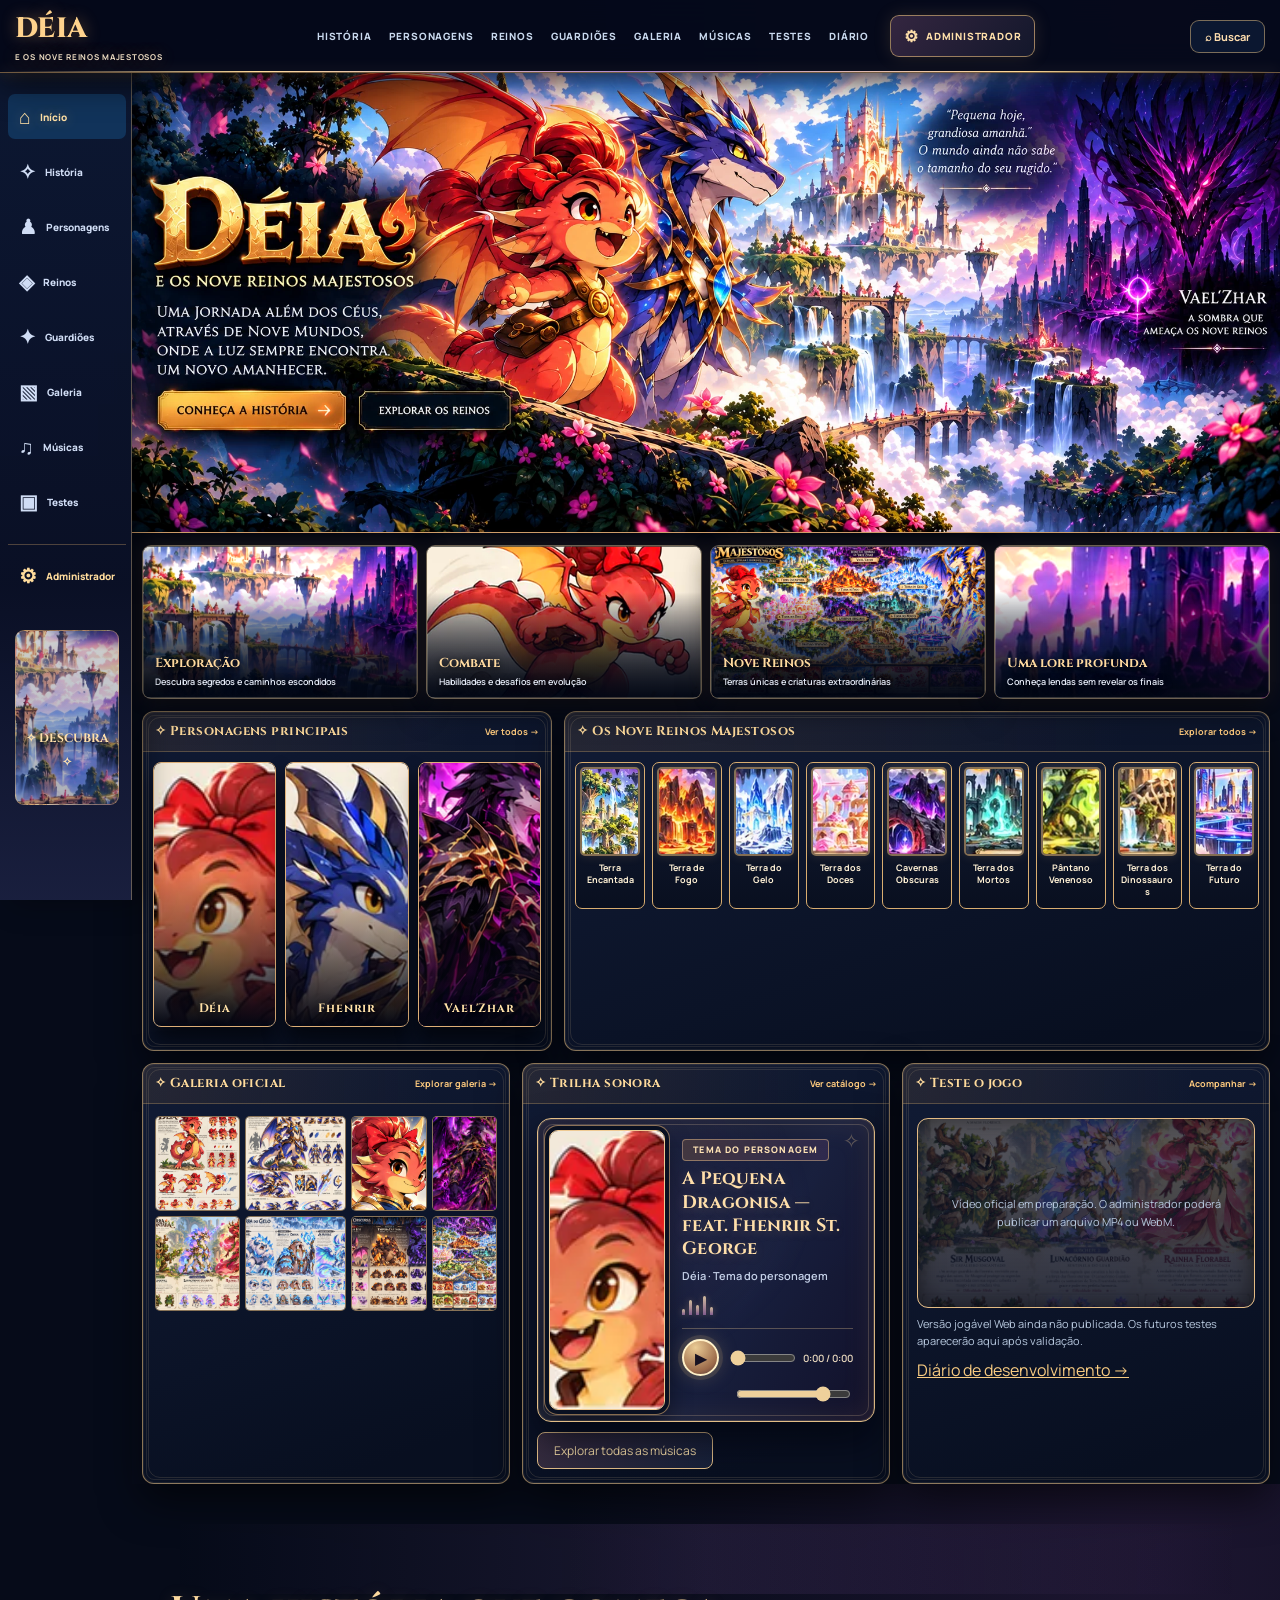
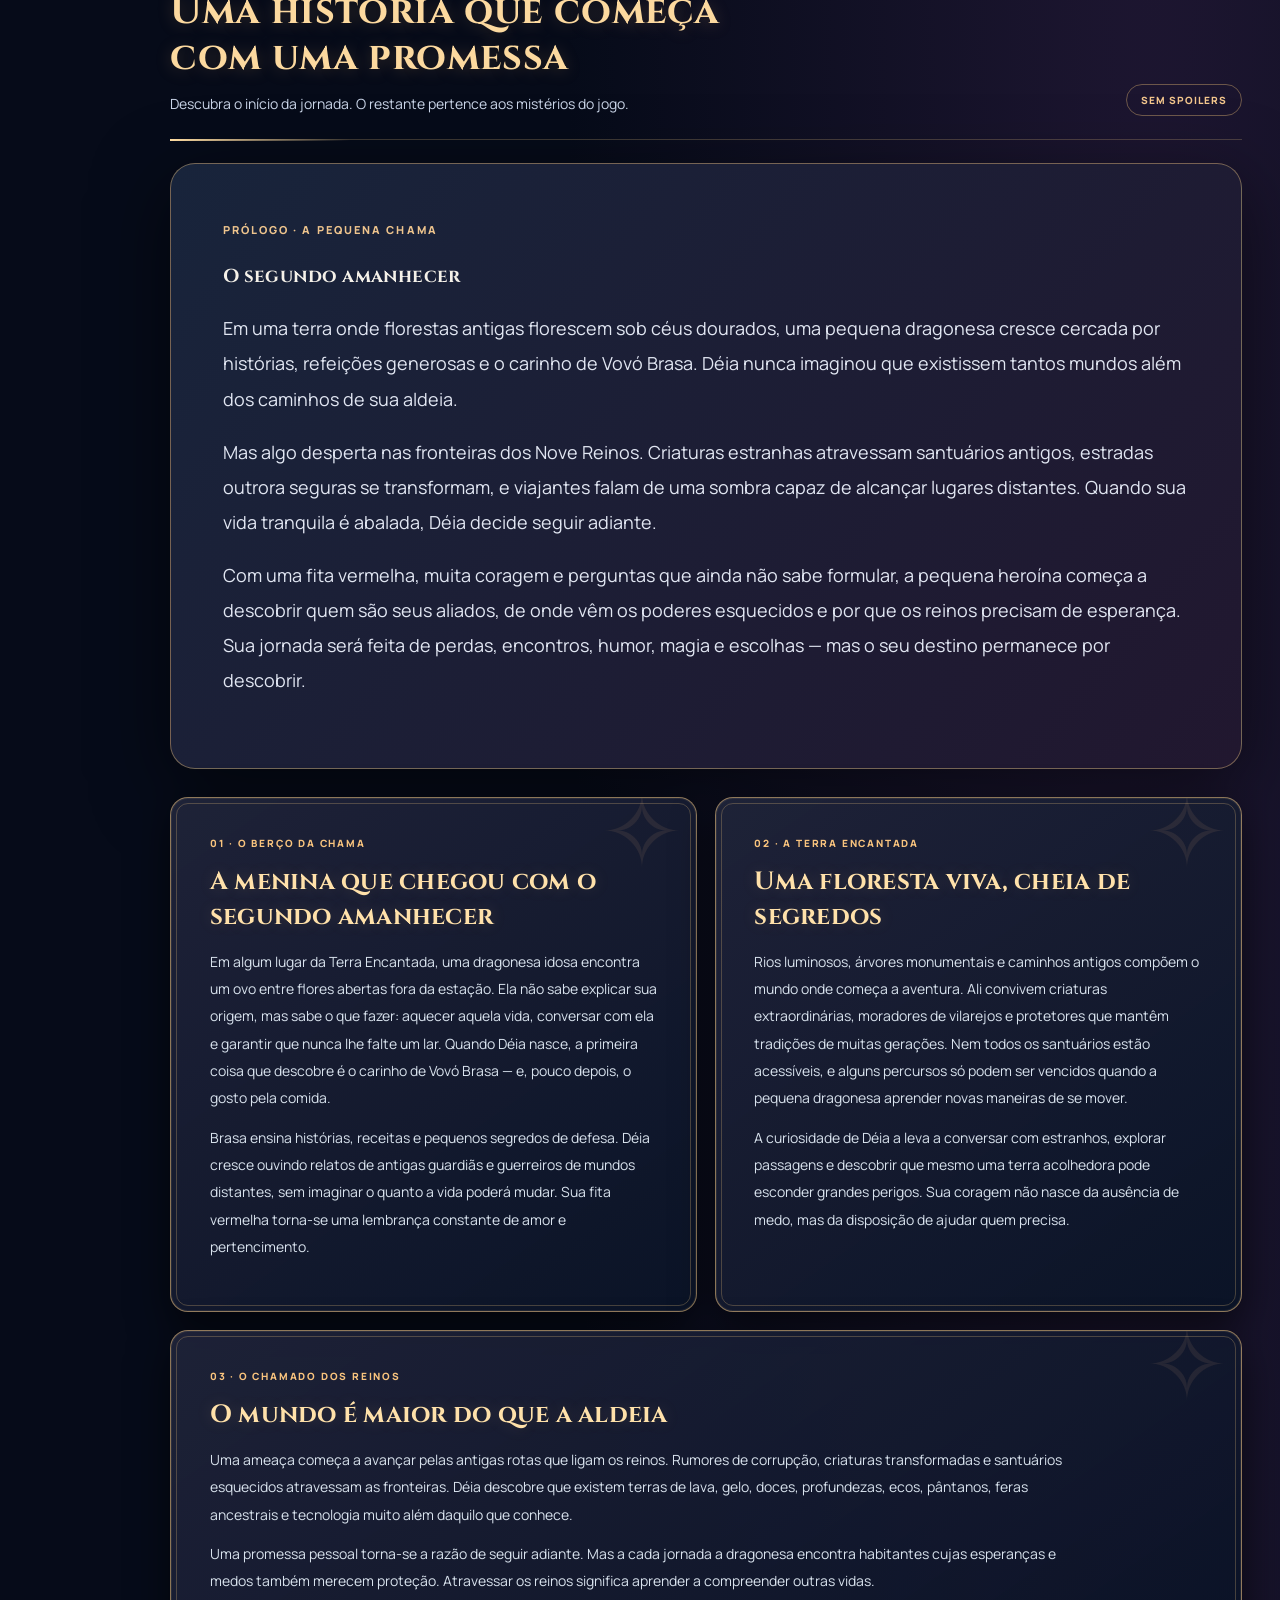
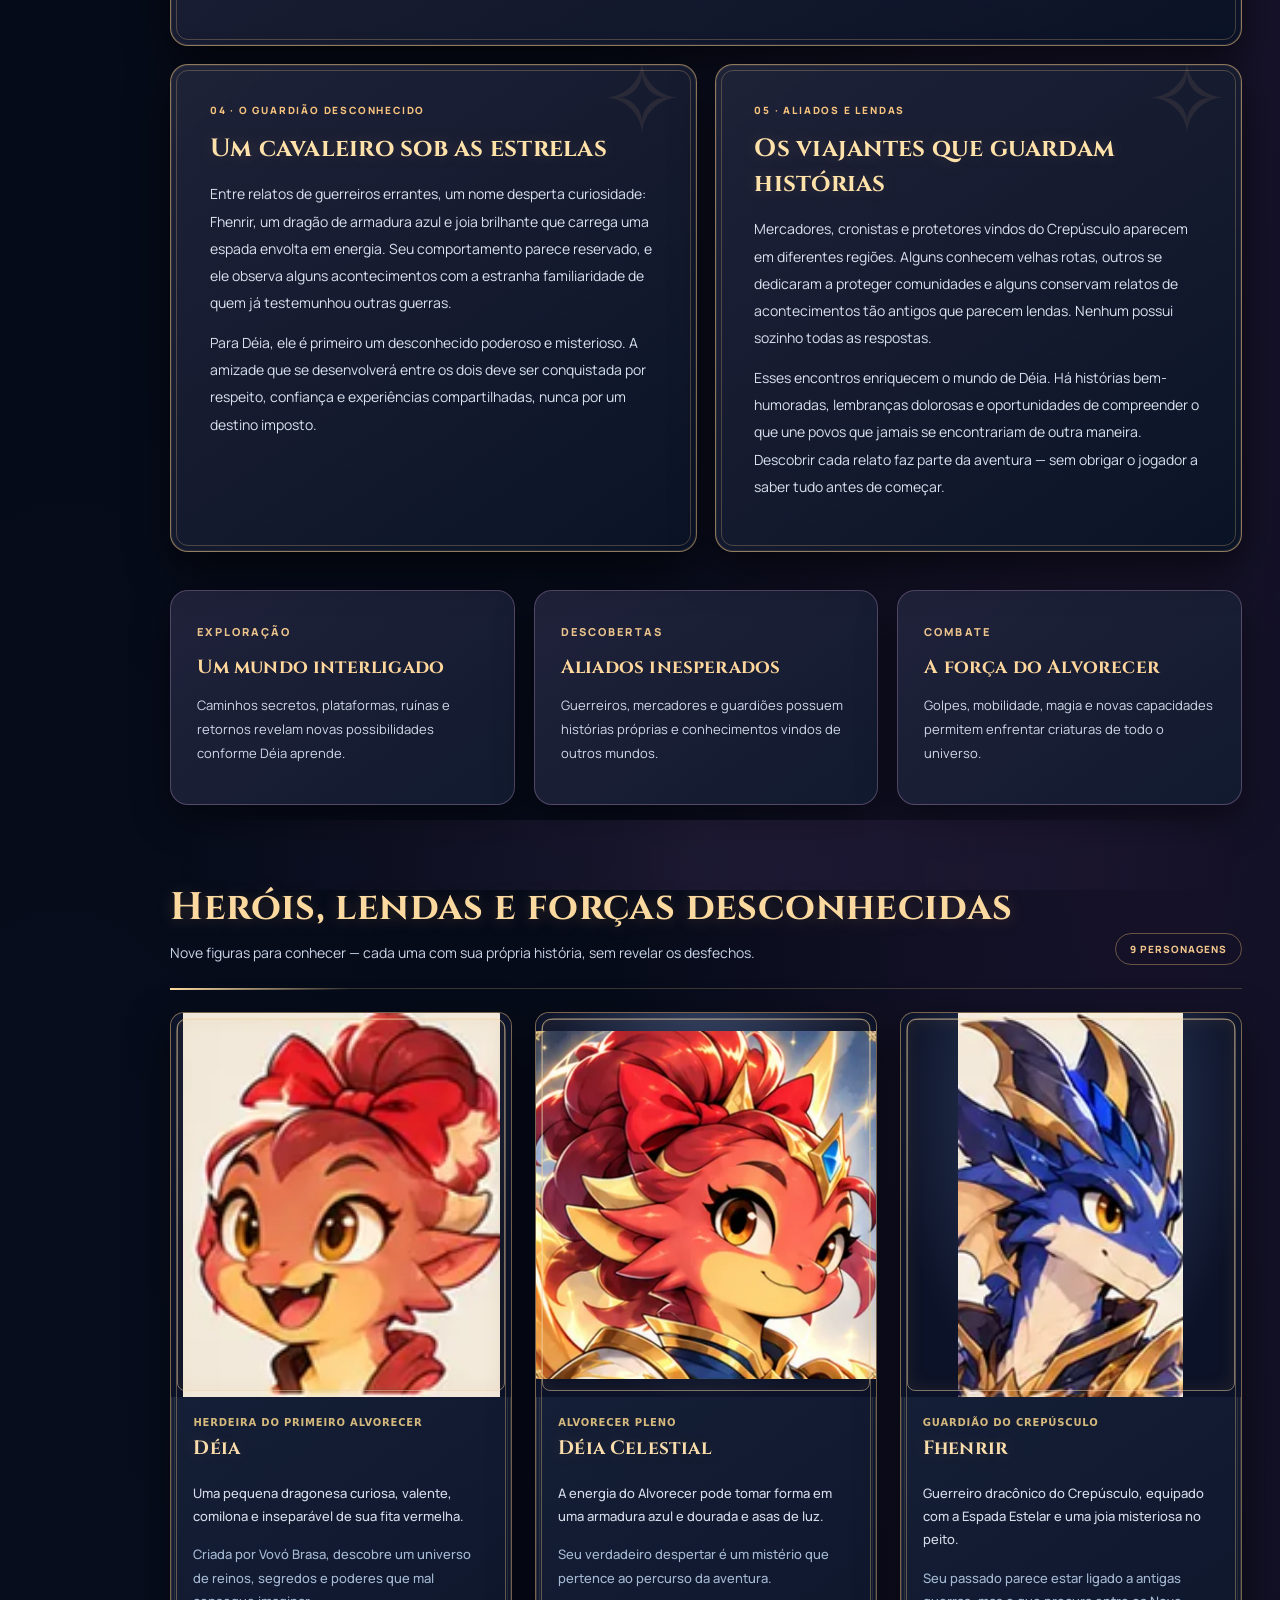
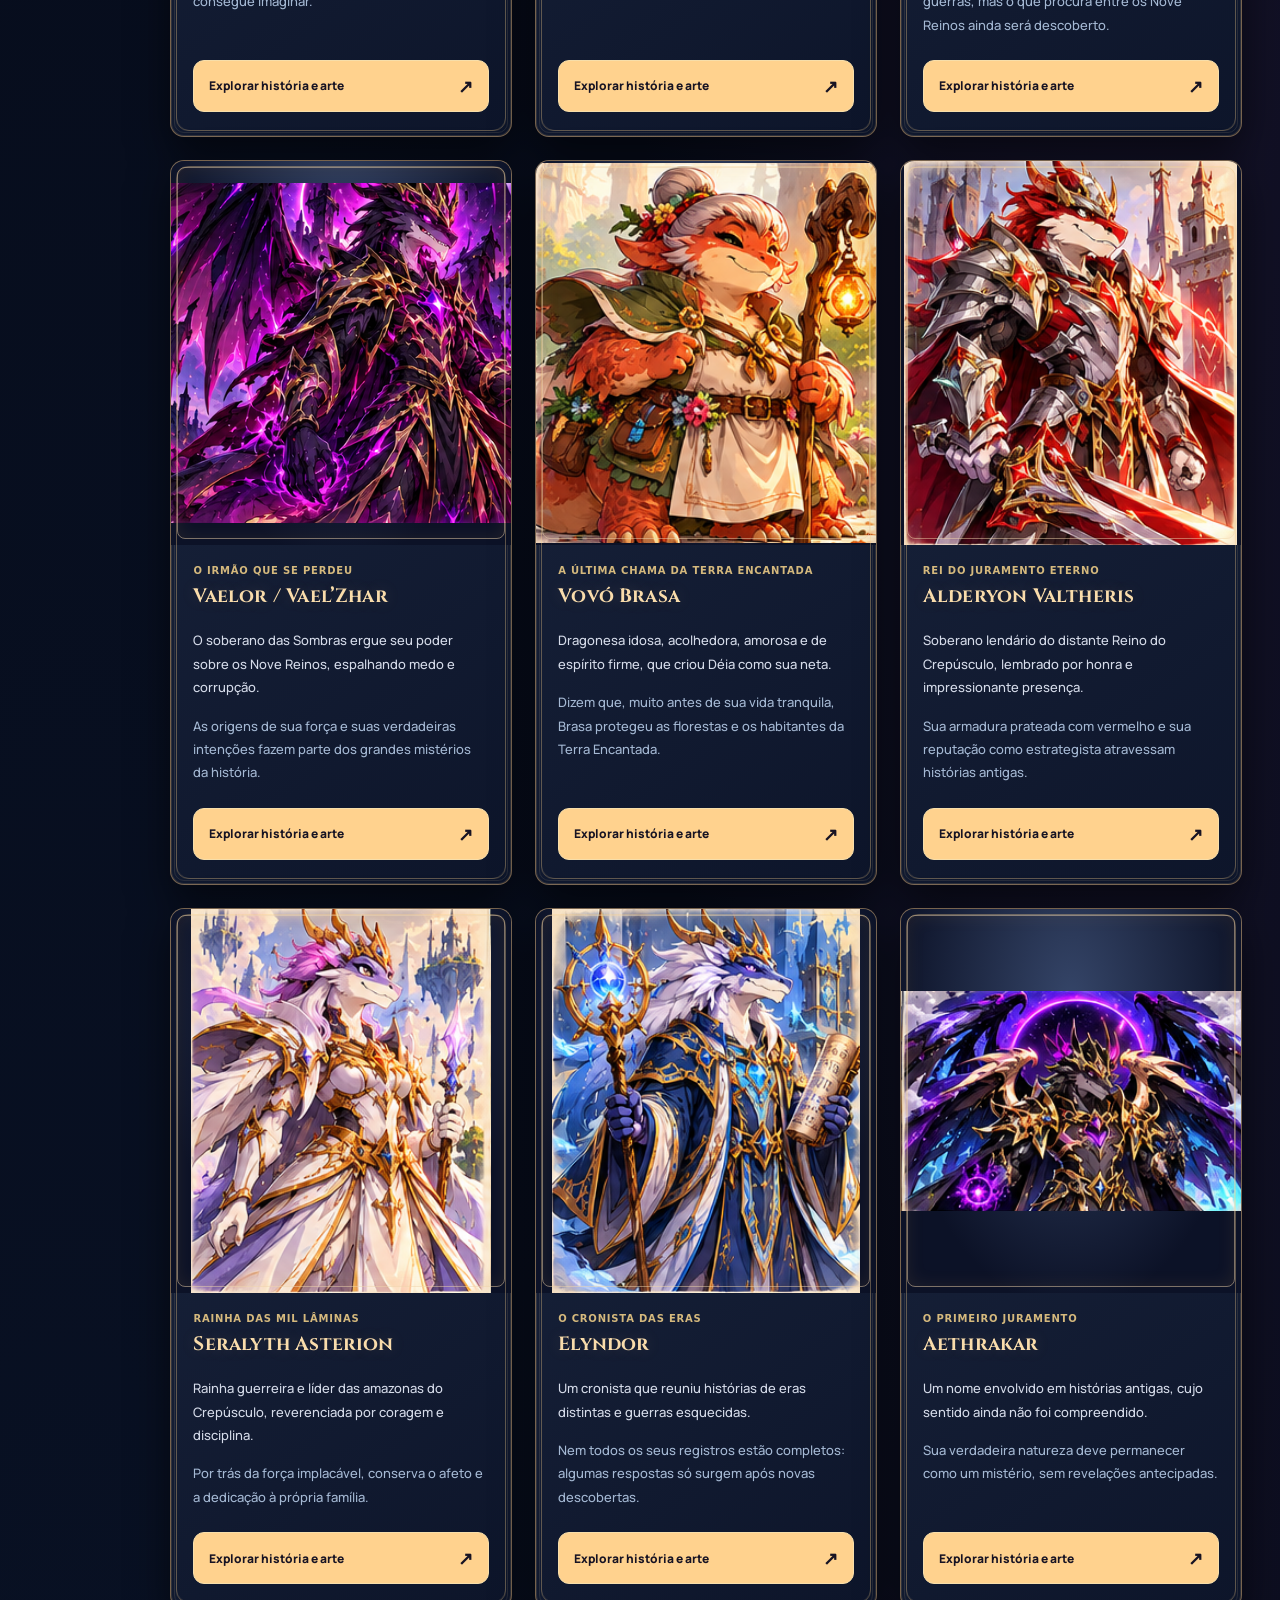
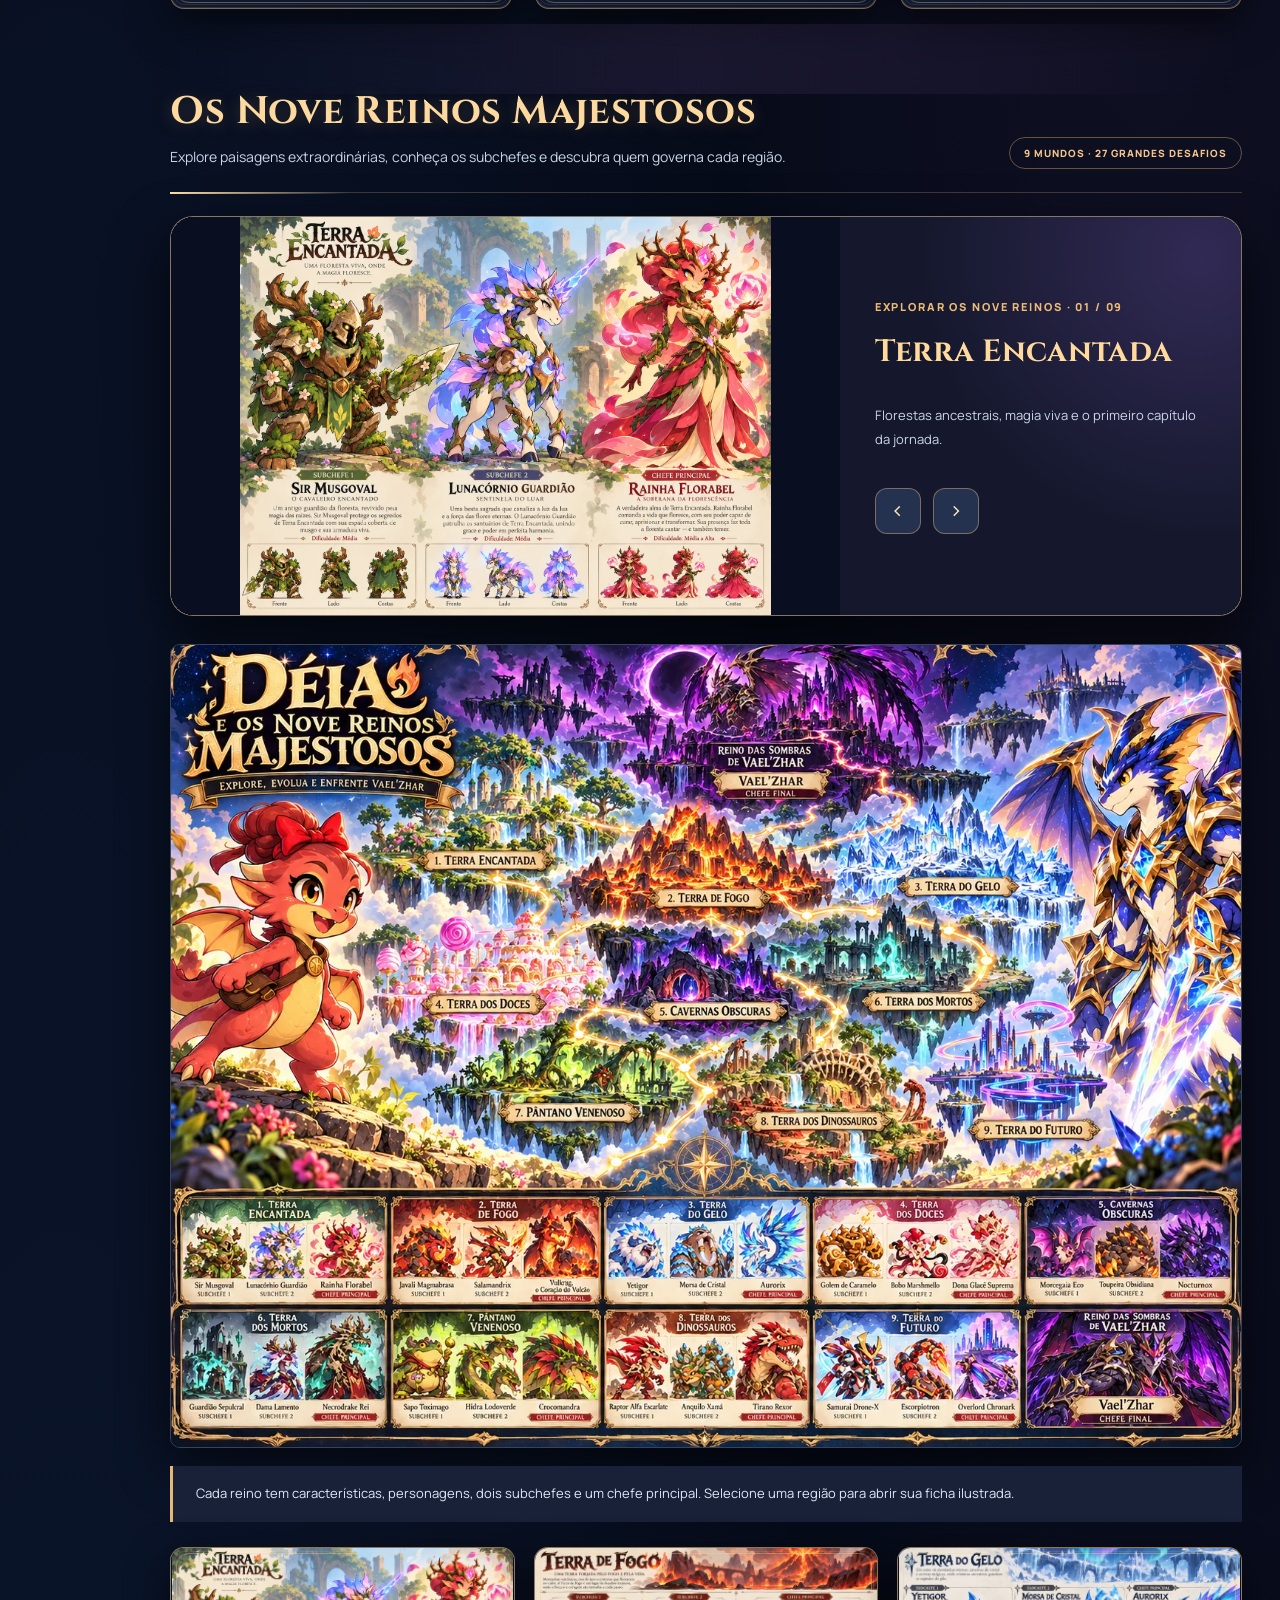
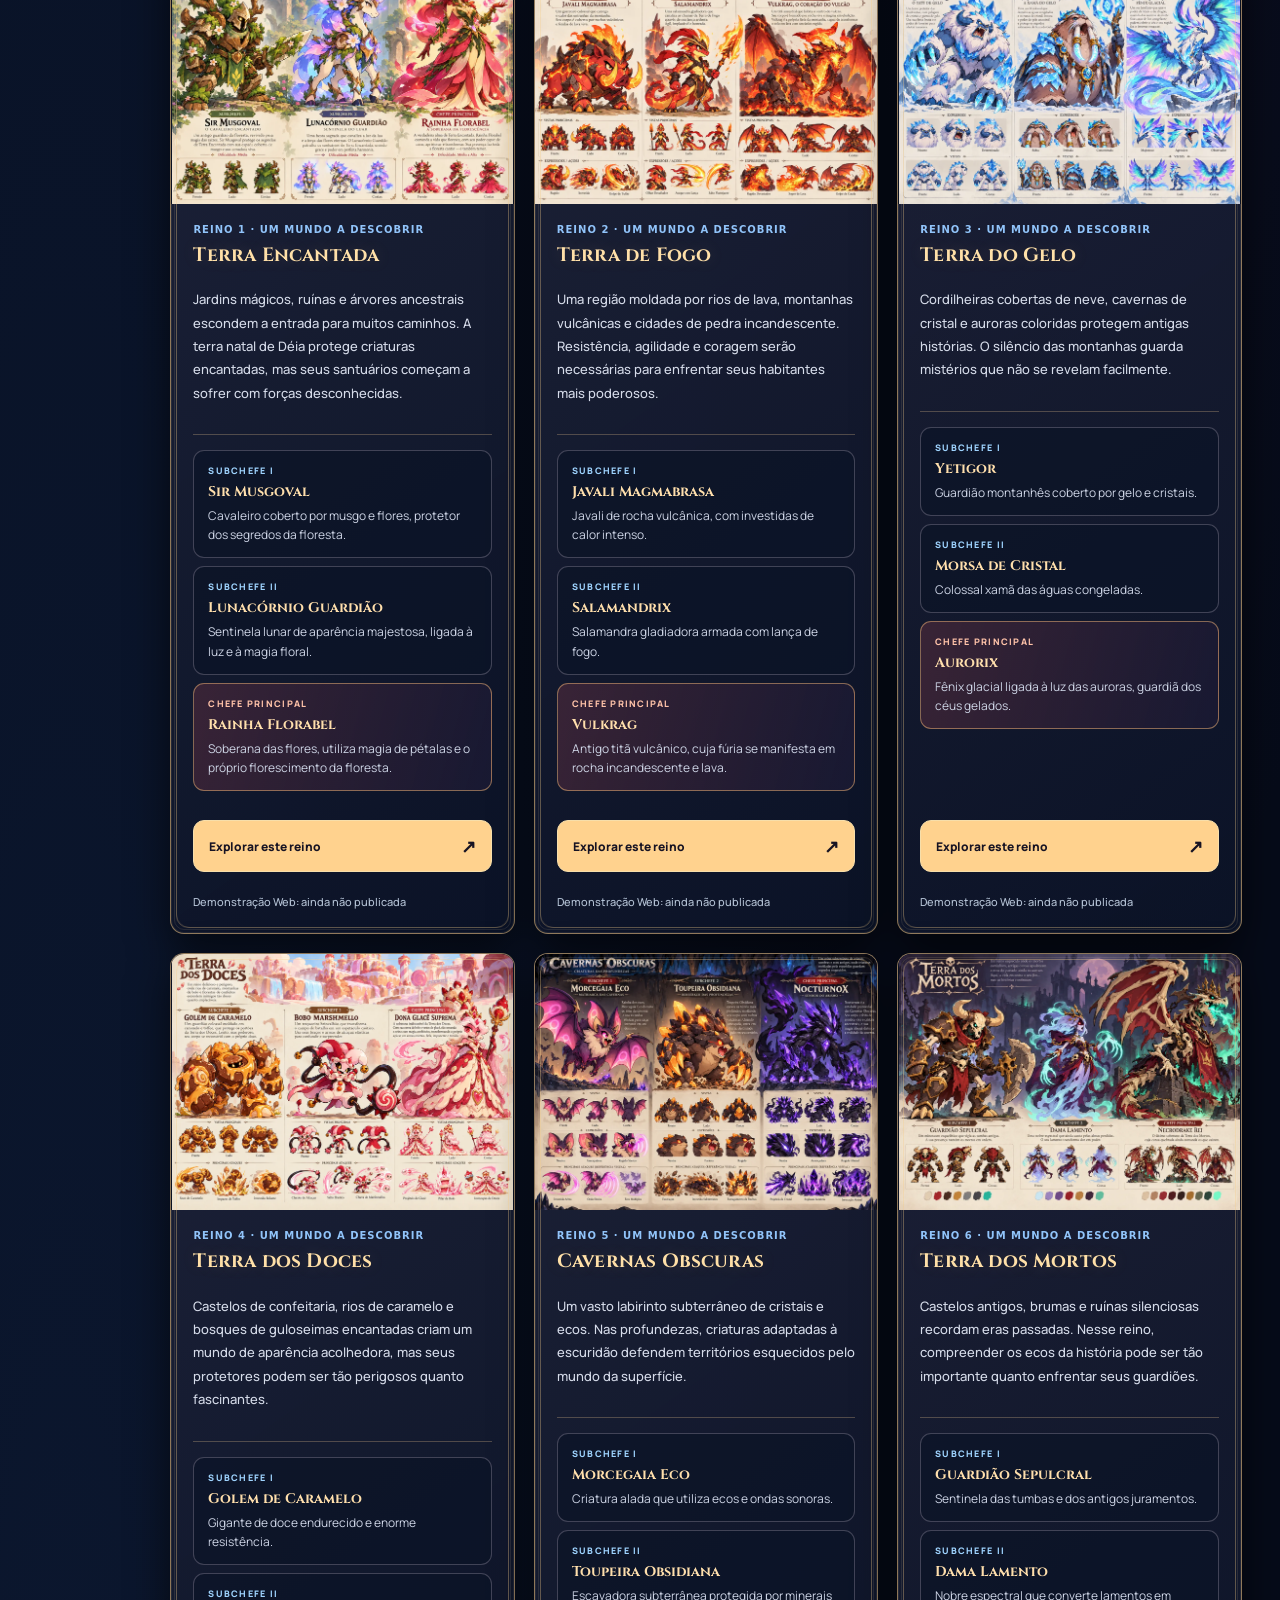
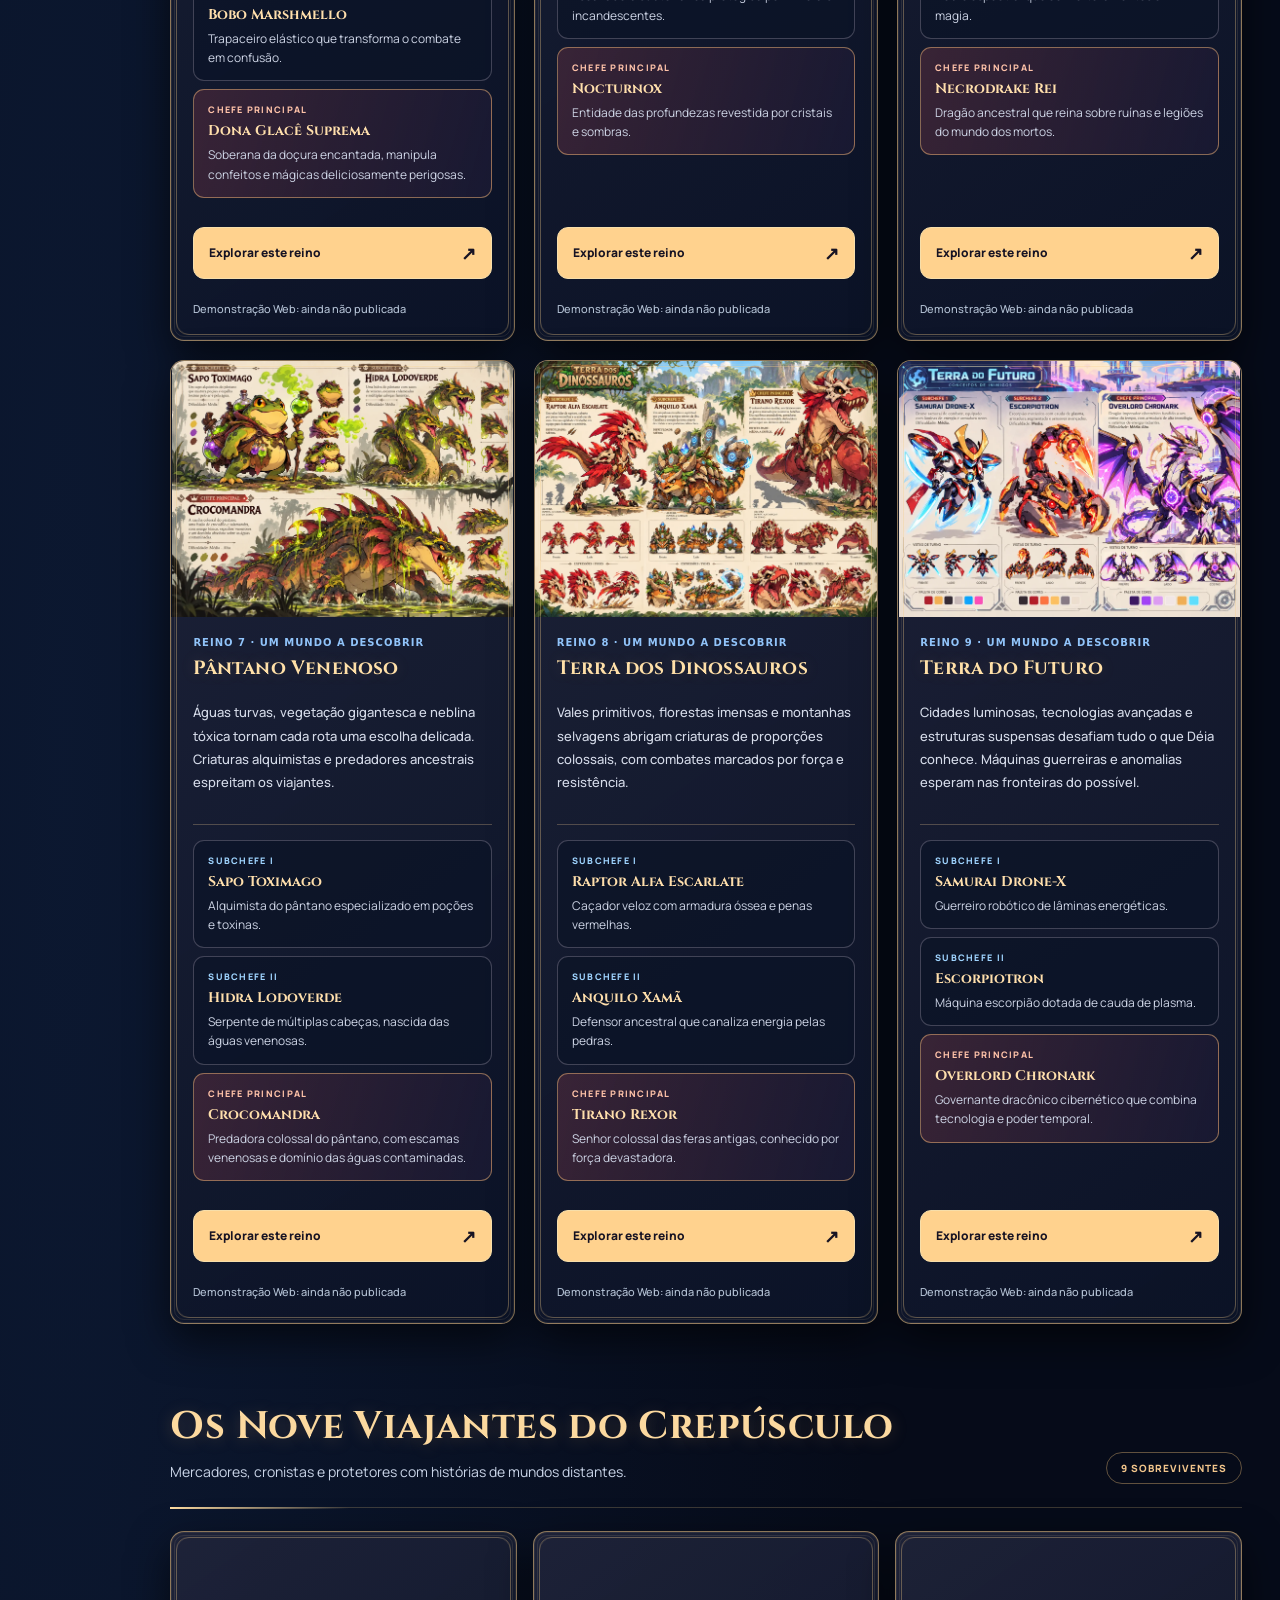
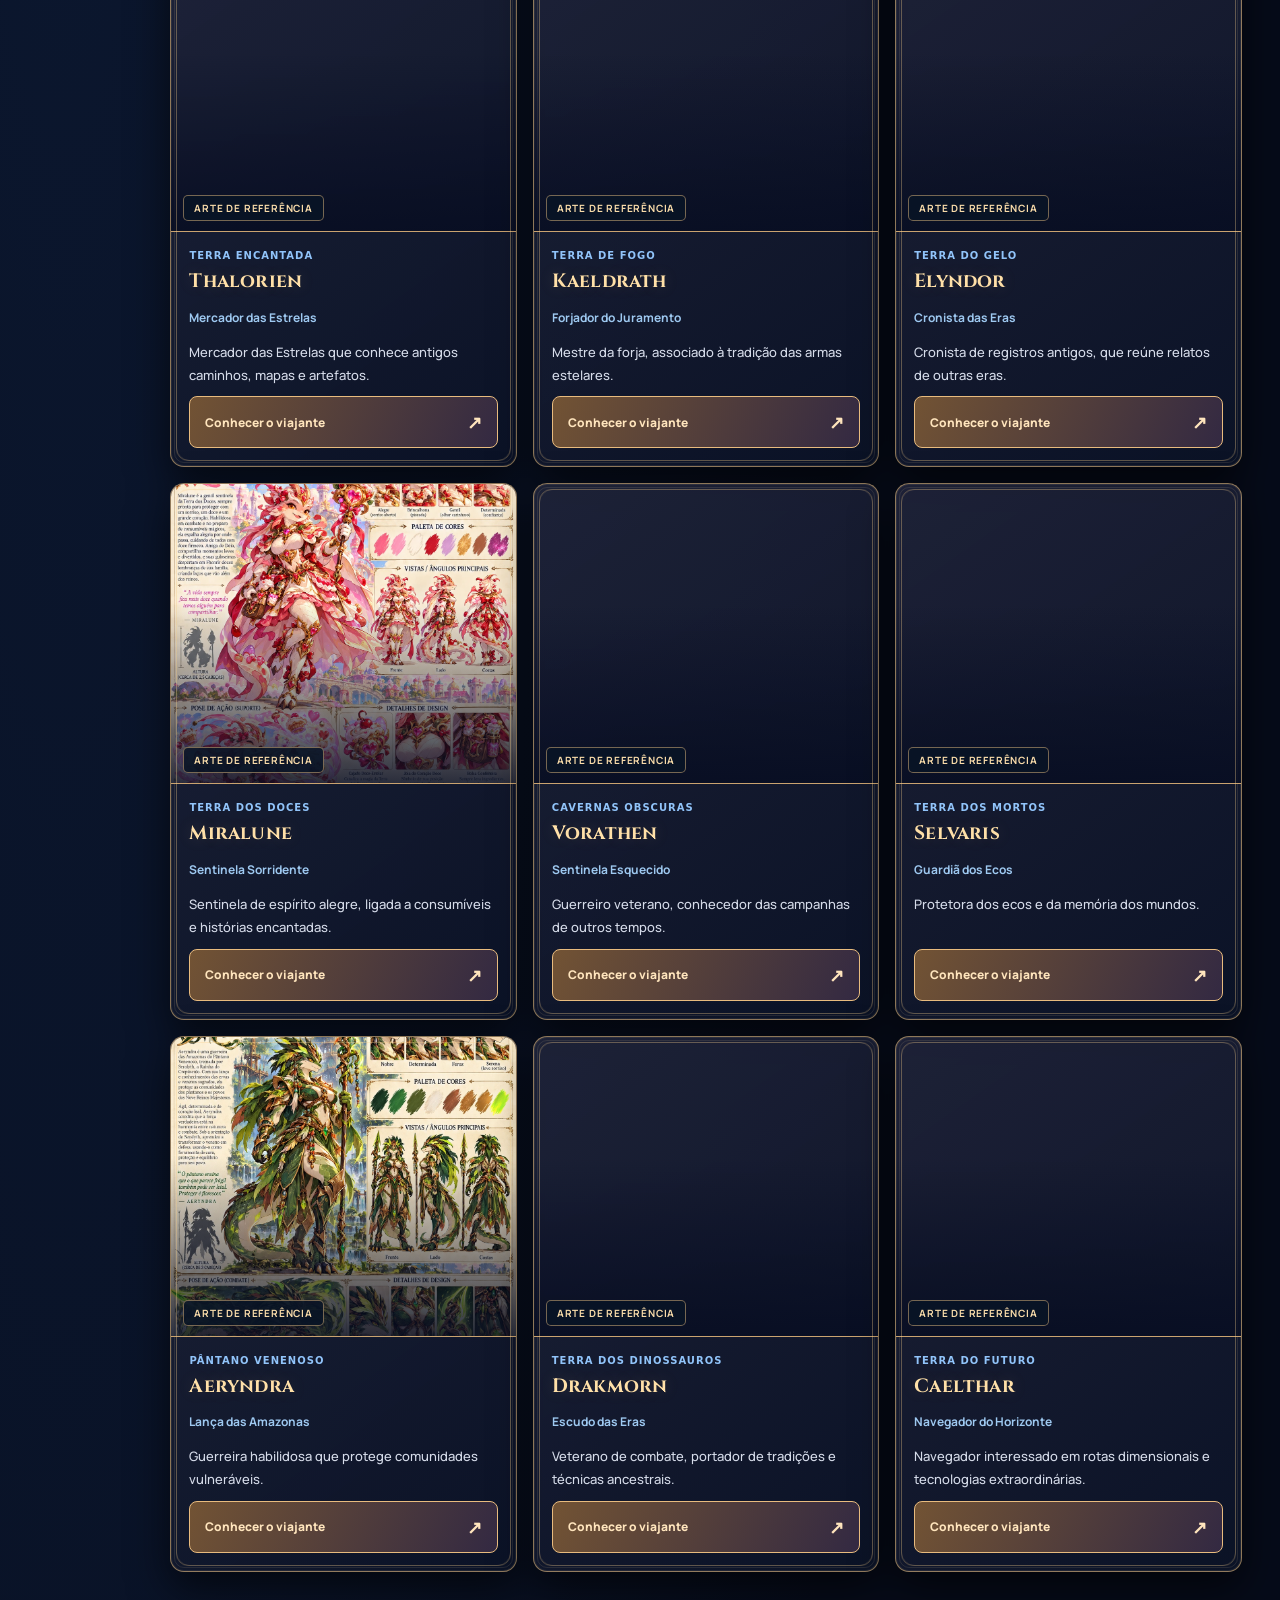
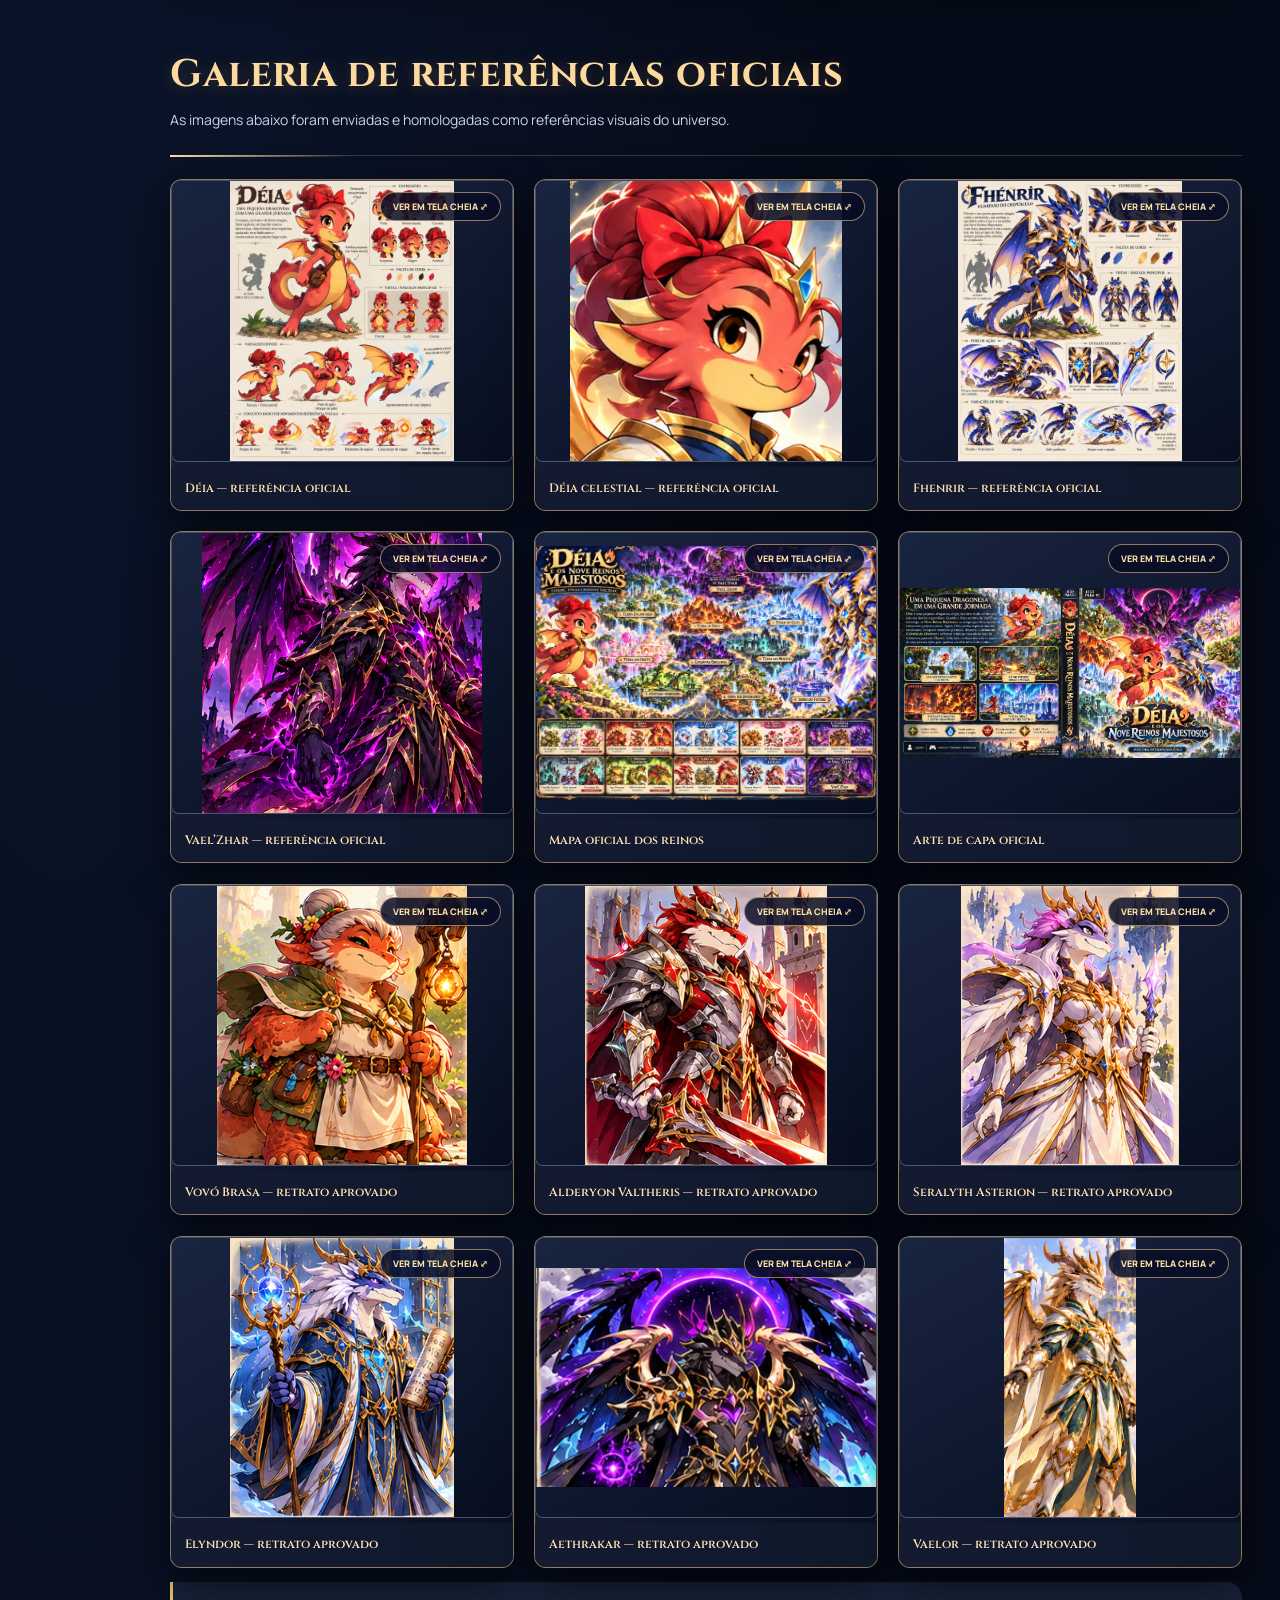
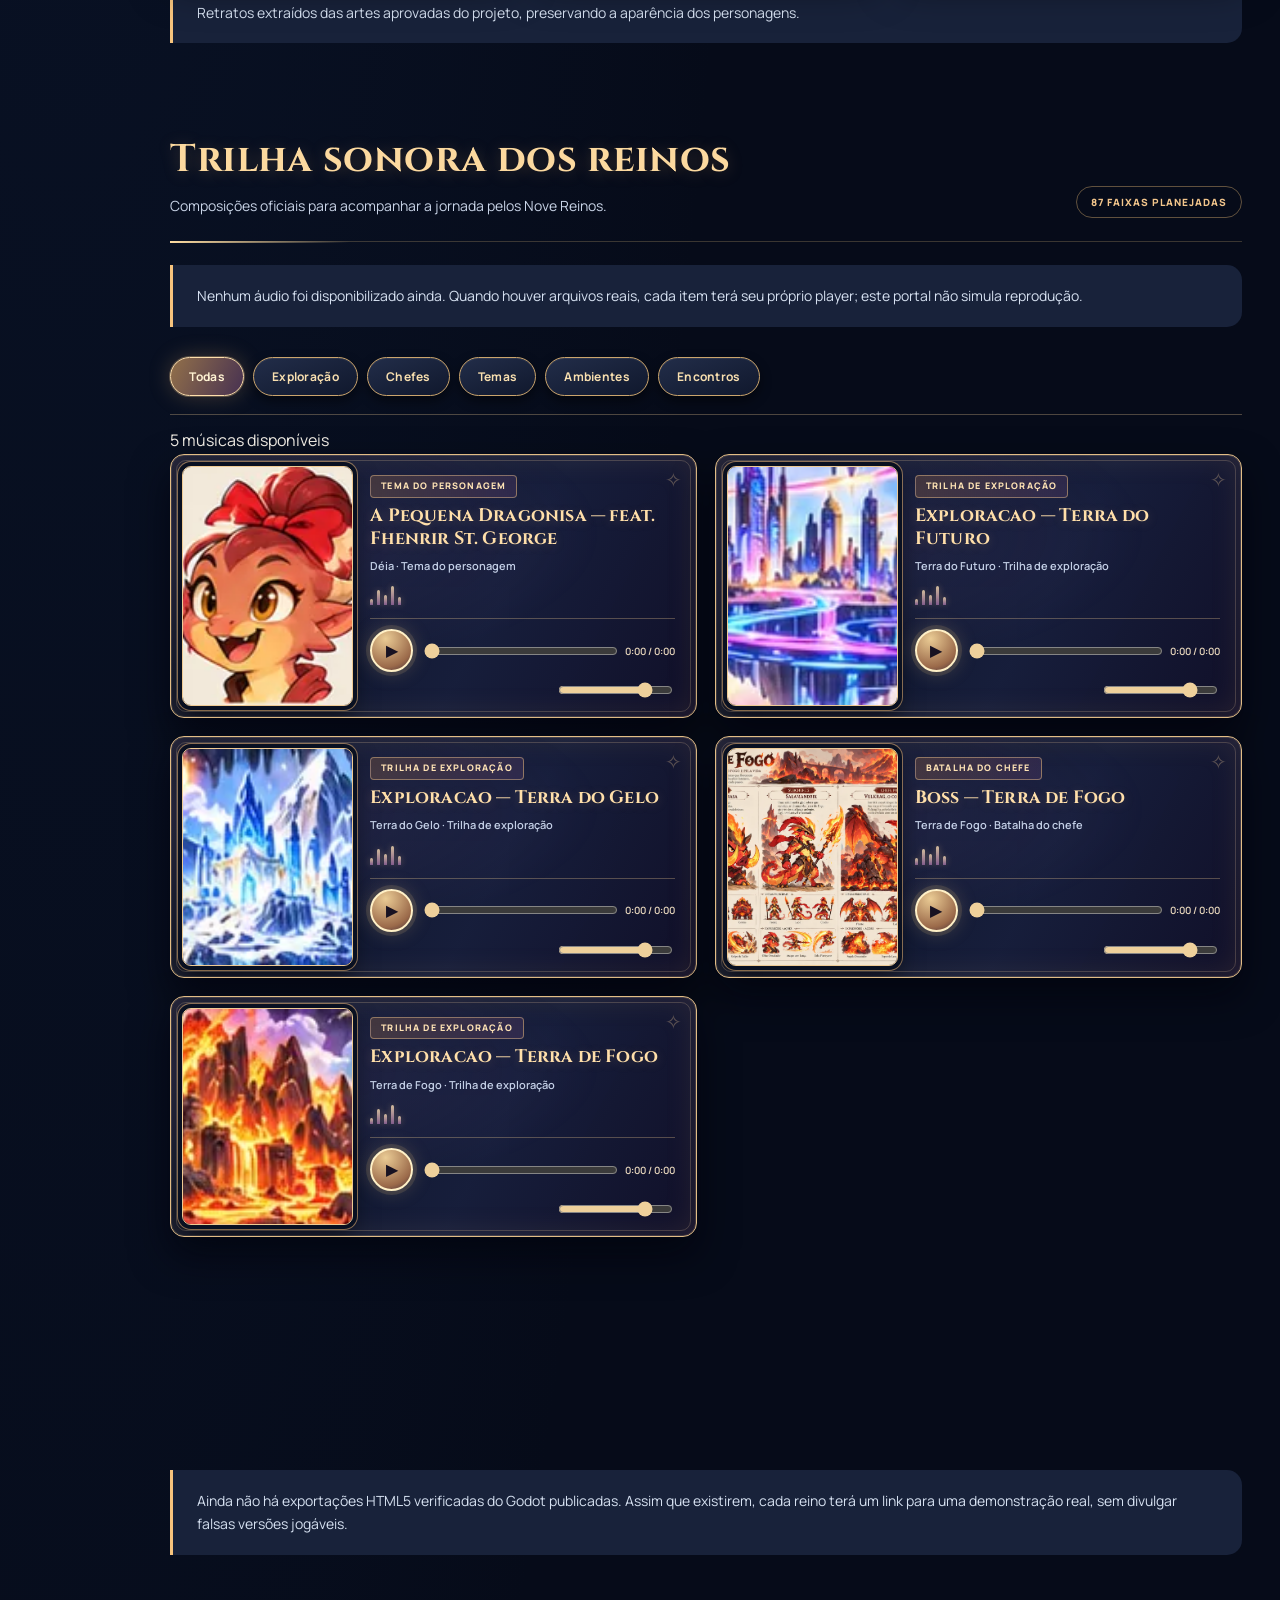
==== index.html @ 06c07156 "chore: deploy drag-and-fit official realm viewer v35" ====
<!doctype html><html lang="pt-BR"><head><meta charset="utf-8"><meta name="viewport" content="width=device-width,initial-scale=1"><meta name="deia-site-revision" content="19.2"><meta name="theme-color" content="#06101d"><meta name="description" content="Conheça Déia e os Nove Reinos Majestosos, jogo metroidvania de fantasia: história, personagens, reinos, chefes e diário de desenvolvimento."><title>Déia e os Nove Reinos Majestosos — Portal Oficial</title><link rel="icon" href="assets/img/deia.webp" type="image/webp"><meta property="og:title" content="Déia e os Nove Reinos Majestosos"><meta property="og:description" content="Uma pequena dragonesa. Uma grande jornada. Explore a história dos Nove Reinos."><meta property="og:type" content="website"><meta property="og:image" content="https://superstarcreator.online/assets/img/cover.webp"><meta property="og:url" content="https://superstarcreator.online/"><script src="assets/site.js" defer></script><link rel="preload" as="image" href="assets/img/DEIA_BANNER_APROVADO_V13.webp" fetchpriority="high"><link rel="stylesheet" href="assets/portal-compiled-v27.css?v=27"><link rel="stylesheet" href="assets/guardians-cards-v28.css?v=28"><link rel="stylesheet" href="assets/realm-gallery-v32.css?v=32"><link rel="stylesheet" href="assets/gallery-improvements-v35.css?v=35">

<link rel="stylesheet" href="assets/world-hub-v1.css?v=12"></head><body><header class="bar"><div class="shell top"><a href="#inicio" class="brand">DÉIA<small>E OS NOVE REINOS MAJESTOSOS</small></a><nav class="nav" aria-label="Navegação principal"><a href="#historia">História</a><a href="#personagens">Personagens</a><a href="#reinos">Reinos</a><a href="#guardioes">Guardiões</a><a href="#galeria">Galeria</a><a href="#musicas">Músicas</a><a href="#testes">Testes</a><a href="#desenvolvimento">Diário</a><a class="admin-menu-link" href="admin/" rel="nofollow" aria-label="Entrar no painel administrativo"><span aria-hidden="true">⚙</span> Administrador</a></nav></div></header>
<aside class="v9-side" aria-label="Atalhos"><a href="#inicio"><i>⌂</i> Início</a><a href="#historia"><i>✧</i> História</a><a href="#personagens"><i>♟</i> Personagens</a><a href="#reinos"><i>◈</i> Reinos</a><a href="#guardioes"><i>✦</i> Guardiões</a><a href="#galeria"><i>▧</i> Galeria</a><a href="#musicas"><i>♫</i> Músicas</a><a href="#testes"><i>▣</i> Testes</a><a class="admin-side-link" href="admin/" rel="nofollow"><i>⚙</i> Administrador</a></aside><main><section class="hero" id="inicio"><div class="hero-inner">
<div class="v9-cover"><div class="v9-inner"><div class="v9-intro"><div class="eyebrow">Uma jornada além dos céus</div><h1>DÉIA</h1><div class="v9-sub">E os Nove Reinos Majestosos</div><p>Uma pequena dragonesa, nove mundos extraordinários e uma aventura onde magia, coragem e amizade se encontram. Explore reinos encantados, enfrente criaturas lendárias e descubra uma história que vai muito além das estrelas.</p><div class="v9-actions"><a class="btn" href="#historia">Conheça a história</a><a class="btn alt" href="#reinos">Explorar os reinos</a></div></div></div></div>
<div class="v9-features"><a class="v9-feature" href="#reinos"><img src="assets/img/reinos/paisagem-luminosa-oficial.webp" alt="" loading="lazy"><span>Exploração<small>Descubra segredos e caminhos escondidos</small></span></a><a class="v9-feature" href="#personagens"><img src="assets/img/personagens/deia-acao-oficial.webp" alt="" loading="lazy"><span>Combate<small>Habilidades e desafios em evolução</small></span></a><a class="v9-feature" href="#reinos"><img src="assets/img/map.webp" alt="" loading="lazy"><span>Nove Reinos<small>Terras únicas e criaturas extraordinárias</small></span></a><a class="v9-feature" href="#historia"><img src="assets/img/reinos/paisagem-misteriosa-oficial.webp?v=16.4" alt="" loading="lazy"><span>Uma lore profunda<small>Conheça lendas sem revelar os finais</small></span></a></div>
<div class="v9-grid"><div class="v9-panel"><header><h2>✧ Personagens principais</h2><a href="#personagens">Ver todos →</a></header><div class="v9-portraits"><a href="#personagens"><img src="assets/img/personagens/deia-retrato-oficial.webp" alt="Déia"><span>Déia</span></a><a href="#personagens"><img src="assets/img/personagens/fhenrir-retrato-oficial.webp" alt="Fhenrir"><span>Fhenrir</span></a><a href="#personagens"><img src="assets/img/personagens/vaelzhar-aprovado.webp" alt="Vael'Zhar"><span>Vael'Zhar</span></a></div></div><div class="v9-panel"><header><h2>✧ Os Nove Reinos Majestosos</h2><a href="#reinos">Explorar todos →</a></header><div class="v9-realms"><a href="#reinos" title="Terra Encantada"><img src="assets/img/reinos/reino-0-paisagem-oficial.webp" loading="lazy" alt="Terra Encantada"><span>Terra Encantada</span></a><a href="#reinos" title="Terra de Fogo"><img src="assets/img/reinos/reino-1-paisagem-oficial.webp" loading="lazy" alt="Terra de Fogo"><span>Terra de Fogo</span></a><a href="#reinos" title="Terra do Gelo"><img src="assets/img/reinos/reino-2-paisagem-oficial.webp" loading="lazy" alt="Terra do Gelo"><span>Terra do Gelo</span></a><a href="#reinos" title="Terra dos Doces"><img src="assets/img/reinos/reino-3-paisagem-oficial.webp" loading="lazy" alt="Terra dos Doces"><span>Terra dos Doces</span></a><a href="#reinos" title="Cavernas Obscuras"><img src="assets/img/reinos/reino-4-paisagem-oficial.webp" loading="lazy" alt="Cavernas Obscuras"><span>Cavernas Obscuras</span></a><a href="#reinos" title="Terra dos Mortos"><img src="assets/img/reinos/reino-5-paisagem-oficial.webp" loading="lazy" alt="Terra dos Mortos"><span>Terra dos Mortos</span></a><a href="#reinos" title="Pântano Venenoso"><img src="assets/img/reinos/reino-6-paisagem-oficial.webp" loading="lazy" alt="Pântano Venenoso"><span>Pântano Venenoso</span></a><a href="#reinos" title="Terra dos Dinossauros"><img src="assets/img/reinos/reino-7-paisagem-oficial.webp" loading="lazy" alt="Terra dos Dinossauros"><span>Terra dos Dinossauros</span></a><a href="#reinos" title="Terra do Futuro"><img src="assets/img/reinos/reino-8-paisagem-oficial.webp" loading="lazy" alt="Terra do Futuro"><span>Terra do Futuro</span></a></div></div></div>
<div class="v9-lower"><div class="v9-panel"><header><h2>✧ Galeria oficial</h2><a href="#galeria">Explorar galeria →</a></header><div class="v9-gallery"><img loading="lazy" src="assets/img/deia.webp" alt="Referência oficial deia"><img loading="lazy" src="assets/img/fhenrir.webp" alt="Referência oficial fhenrir"><img loading="lazy" src="assets/img/personagens/deia-celestial-retrato-oficial.webp" alt="Referência oficial deia_celestial"><img loading="lazy" src="assets/img/personagens/vaelzhar-aprovado.webp" alt="Referência oficial vaelzhar"><img loading="lazy" src="assets/img/world_0.webp" alt="Referência oficial world_0"><img loading="lazy" src="assets/img/world_2.webp" alt="Referência oficial world_2"><img loading="lazy" src="assets/img/world_4.webp" alt="Referência oficial world_4"><img loading="lazy" src="assets/img/map.webp" alt="Referência oficial map"><img loading="lazy" src="assets/img/personagens/vovo-brasa-aprovada.webp" alt="Arte aprovada: Vovó Brasa"><img loading="lazy" src="assets/img/personagens/alderyon-valtheris-aprovado.webp" alt="Arte aprovada: Alderyon Valtheris"><img loading="lazy" src="assets/img/personagens/seralyth-asterion-aprovada.webp" alt="Arte aprovada: Seralyth Asterion"><img loading="lazy" src="assets/img/personagens/elyndor-aprovado.webp" alt="Arte aprovada: Elyndor"><img loading="lazy" src="assets/img/personagens/aethrakar-aprovado.webp" alt="Arte aprovada: Aethrakar"><img loading="lazy" src="assets/img/personagens/vaelor-aprovado.webp" alt="Arte aprovada: Vaelor"></div></div>
<div class="v9-panel"><header><h2>✧ Trilha sonora</h2><a href="#musicas">Ver catálogo →</a></header><div class="v9-sound"><strong>As músicas dos Nove Reinos</strong><p>Ouça as composições oficiais já publicadas e acompanhe as próximas músicas dos Nove Reinos.</p><a href="#musicas">Ouvir músicas disponíveis →</a></div></div>
<div class="v9-panel"><header><h2>✧ Teste o jogo</h2><a href="#testes">Acompanhar →</a></header><div class="v9-demos"><img src="assets/img/world_0.webp" alt="Arte da Terra Encantada" loading="lazy"><p>Versão jogável Web ainda não publicada. Os futuros testes aparecerão aqui após validação.</p><a href="#desenvolvimento">Diário de desenvolvimento →</a></div></div></div></div></section>
<section class="shell section" id="historia"><div class="section-title"><div><h2>Uma história que começa com uma promessa</h2><p class="section-sub">Descubra o início da jornada. O restante pertence aos mistérios do jogo.</p></div><span class="pill">SEM SPOILERS</span></div><div class="public-intro"><span class="kicker">PRÓLOGO · A PEQUENA CHAMA</span><h3>O segundo amanhecer</h3><p>Em uma terra onde florestas antigas florescem sob céus dourados, uma pequena dragonesa cresce cercada por histórias, refeições generosas e o carinho de Vovó Brasa. Déia nunca imaginou que existissem tantos mundos além dos caminhos de sua aldeia.</p><p>Mas algo desperta nas fronteiras dos Nove Reinos. Criaturas estranhas atravessam santuários antigos, estradas outrora seguras se transformam, e viajantes falam de uma sombra capaz de alcançar lugares distantes. Quando sua vida tranquila é abalada, Déia decide seguir adiante.</p><p>Com uma fita vermelha, muita coragem e perguntas que ainda não sabe formular, a pequena heroína começa a descobrir quem são seus aliados, de onde vêm os poderes esquecidos e por que os reinos precisam de esperança. Sua jornada será feita de perdas, encontros, humor, magia e escolhas — mas o seu destino permanece por descobrir.</p></div><div class="chronicles"><article class="chronicle"><div class="chronicle-index">01 · O BERÇO DA CHAMA</div><h3>A menina que chegou com o segundo amanhecer</h3><p>Em algum lugar da Terra Encantada, uma dragonesa idosa encontra um ovo entre flores abertas fora da estação. Ela não sabe explicar sua origem, mas sabe o que fazer: aquecer aquela vida, conversar com ela e garantir que nunca lhe falte um lar. Quando Déia nasce, a primeira coisa que descobre é o carinho de Vovó Brasa — e, pouco depois, o gosto pela comida.</p><p>Brasa ensina histórias, receitas e pequenos segredos de defesa. Déia cresce ouvindo relatos de antigas guardiãs e guerreiros de mundos distantes, sem imaginar o quanto a vida poderá mudar. Sua fita vermelha torna-se uma lembrança constante de amor e pertencimento.</p></article><article class="chronicle"><div class="chronicle-index">02 · A TERRA ENCANTADA</div><h3>Uma floresta viva, cheia de segredos</h3><p>Rios luminosos, árvores monumentais e caminhos antigos compõem o mundo onde começa a aventura. Ali convivem criaturas extraordinárias, moradores de vilarejos e protetores que mantêm tradições de muitas gerações. Nem todos os santuários estão acessíveis, e alguns percursos só podem ser vencidos quando a pequena dragonesa aprender novas maneiras de se mover.</p><p>A curiosidade de Déia a leva a conversar com estranhos, explorar passagens e descobrir que mesmo uma terra acolhedora pode esconder grandes perigos. Sua coragem não nasce da ausência de medo, mas da disposição de ajudar quem precisa.</p></article><article class="chronicle"><div class="chronicle-index">03 · O CHAMADO DOS REINOS</div><h3>O mundo é maior do que a aldeia</h3><p>Uma ameaça começa a avançar pelas antigas rotas que ligam os reinos. Rumores de corrupção, criaturas transformadas e santuários esquecidos atravessam as fronteiras. Déia descobre que existem terras de lava, gelo, doces, profundezas, ecos, pântanos, feras ancestrais e tecnologia muito além daquilo que conhece.</p><p>Uma promessa pessoal torna-se a razão de seguir adiante. Mas a cada jornada a dragonesa encontra habitantes cujas esperanças e medos também merecem proteção. Atravessar os reinos significa aprender a compreender outras vidas.</p></article><article class="chronicle"><div class="chronicle-index">04 · O GUARDIÃO DESCONHECIDO</div><h3>Um cavaleiro sob as estrelas</h3><p>Entre relatos de guerreiros errantes, um nome desperta curiosidade: Fhenrir, um dragão de armadura azul e joia brilhante que carrega uma espada envolta em energia. Seu comportamento parece reservado, e ele observa alguns acontecimentos com a estranha familiaridade de quem já testemunhou outras guerras.</p><p>Para Déia, ele é primeiro um desconhecido poderoso e misterioso. A amizade que se desenvolverá entre os dois deve ser conquistada por respeito, confiança e experiências compartilhadas, nunca por um destino imposto.</p></article><article class="chronicle"><div class="chronicle-index">05 · ALIADOS E LENDAS</div><h3>Os viajantes que guardam histórias</h3><p>Mercadores, cronistas e protetores vindos do Crepúsculo aparecem em diferentes regiões. Alguns conhecem velhas rotas, outros se dedicaram a proteger comunidades e alguns conservam relatos de acontecimentos tão antigos que parecem lendas. Nenhum possui sozinho todas as respostas.</p><p>Esses encontros enriquecem o mundo de Déia. Há histórias bem-humoradas, lembranças dolorosas e oportunidades de compreender o que une povos que jamais se encontrariam de outra maneira. Descobrir cada relato faz parte da aventura — sem obrigar o jogador a saber tudo antes de começar.</p></article></div><div class="feature-strip"><article class="feature"><span class="feature-kicker">EXPLORAÇÃO</span><h3>Um mundo interligado</h3><p>Caminhos secretos, plataformas, ruínas e retornos revelam novas possibilidades conforme Déia aprende.</p></article><article class="feature"><span class="feature-kicker">DESCOBERTAS</span><h3>Aliados inesperados</h3><p>Guerreiros, mercadores e guardiões possuem histórias próprias e conhecimentos vindos de outros mundos.</p></article><article class="feature"><span class="feature-kicker">COMBATE</span><h3>A força do Alvorecer</h3><p>Golpes, mobilidade, magia e novas capacidades permitem enfrentar criaturas de todo o universo.</p></article></div></section>
<section class="shell section" id="personagens"><div class="section-title"><div><h2>Heróis, lendas e forças desconhecidas</h2><p class="section-sub">Nove figuras para conhecer — cada uma com sua própria história, sem revelar os desfechos.</p></div><span class="pill">9 PERSONAGENS</span></div><div class="grid codex-grid"><article class="card codex-card"><div class="codex-cover"><img src="assets/img/personagens/deia-retrato-oficial.webp" alt="Déia" loading="lazy"></div><div class="copy"><span class="tag">Herdeira do Primeiro Alvorecer</span><h3>Déia</h3><p>Uma pequena dragonesa curiosa, valente, comilona e inseparável de sua fita vermelha.</p><p class="codex-extra">Criada por Vovó Brasa, descobre um universo de reinos, segredos e poderes que mal consegue imaginar.</p><button type="button" class="codex-open" data-codex="character" data-id="Déia">Explorar história e arte <span>↗</span></button></div></article><article class="card codex-card"><div class="codex-cover"><img src="assets/img/personagens/deia-celestial-retrato-oficial.webp" alt="Déia Celestial" loading="lazy"></div><div class="copy"><span class="tag">Alvorecer Pleno</span><h3>Déia Celestial</h3><p>A energia do Alvorecer pode tomar forma em uma armadura azul e dourada e asas de luz.</p><p class="codex-extra">Seu verdadeiro despertar é um mistério que pertence ao percurso da aventura.</p><button type="button" class="codex-open" data-codex="character" data-id="Déia Celestial">Explorar história e arte <span>↗</span></button></div></article><article class="card codex-card"><div class="codex-cover"><img src="assets/img/personagens/fhenrir-retrato-oficial.webp" alt="Fhenrir" loading="lazy"></div><div class="copy"><span class="tag">Guardião do Crepúsculo</span><h3>Fhenrir</h3><p>Guerreiro dracônico do Crepúsculo, equipado com a Espada Estelar e uma joia misteriosa no peito.</p><p class="codex-extra">Seu passado parece estar ligado a antigas guerras, mas o que procura entre os Nove Reinos ainda será descoberto.</p><button type="button" class="codex-open" data-codex="character" data-id="Fhenrir">Explorar história e arte <span>↗</span></button></div></article><article class="card codex-card"><div class="codex-cover"><img class="portrait-approved" src="assets/img/personagens/vaelzhar-aprovado.webp" alt="Vaelor / Vael’Zhar — arte aprovada" loading="lazy"></div><div class="copy"><span class="tag">O irmão que se perdeu</span><h3>Vaelor / Vael’Zhar</h3><p>O soberano das Sombras ergue seu poder sobre os Nove Reinos, espalhando medo e corrupção.</p><p class="codex-extra">As origens de sua força e suas verdadeiras intenções fazem parte dos grandes mistérios da história.</p><button type="button" class="codex-open" data-codex="character" data-id="Vaelor / Vael’Zhar">Explorar história e arte <span>↗</span></button></div></article><article class="card codex-card"><div class="codex-cover"><img class="portrait-approved" src="assets/img/personagens/vovo-brasa-aprovada.webp" alt="Vovó Brasa — arte aprovada" loading="lazy"></div><div class="copy"><span class="tag">A Última Chama da Terra Encantada</span><h3>Vovó Brasa</h3><p>Dragonesa idosa, acolhedora, amorosa e de espírito firme, que criou Déia como sua neta.</p><p class="codex-extra">Dizem que, muito antes de sua vida tranquila, Brasa protegeu as florestas e os habitantes da Terra Encantada.</p><button type="button" class="codex-open" data-codex="character" data-id="Vovó Brasa">Explorar história e arte <span>↗</span></button></div></article><article class="card codex-card"><div class="codex-cover"><img class="portrait-approved" src="assets/img/personagens/alderyon-valtheris-aprovado.webp" alt="Alderyon Valtheris — arte aprovada" loading="lazy"></div><div class="copy"><span class="tag">Rei do Juramento Eterno</span><h3>Alderyon Valtheris</h3><p>Soberano lendário do distante Reino do Crepúsculo, lembrado por honra e impressionante presença.</p><p class="codex-extra">Sua armadura prateada com vermelho e sua reputação como estrategista atravessam histórias antigas.</p><button type="button" class="codex-open" data-codex="character" data-id="Alderyon Valtheris">Explorar história e arte <span>↗</span></button></div></article><article class="card codex-card"><div class="codex-cover"><img class="portrait-approved" src="assets/img/personagens/seralyth-asterion-aprovada.webp" alt="Seralyth Asterion — arte aprovada" loading="lazy"></div><div class="copy"><span class="tag">Rainha das Mil Lâminas</span><h3>Seralyth Asterion</h3><p>Rainha guerreira e líder das amazonas do Crepúsculo, reverenciada por coragem e disciplina.</p><p class="codex-extra">Por trás da força implacável, conserva o afeto e a dedicação à própria família.</p><button type="button" class="codex-open" data-codex="character" data-id="Seralyth Asterion">Explorar história e arte <span>↗</span></button></div></article><article class="card codex-card"><div class="codex-cover"><img class="portrait-approved" src="assets/img/personagens/elyndor-aprovado.webp" alt="Elyndor — arte aprovada" loading="lazy"></div><div class="copy"><span class="tag">O Cronista das Eras</span><h3>Elyndor</h3><p>Um cronista que reuniu histórias de eras distintas e guerras esquecidas.</p><p class="codex-extra">Nem todos os seus registros estão completos: algumas respostas só surgem após novas descobertas.</p><button type="button" class="codex-open" data-codex="character" data-id="Elyndor">Explorar história e arte <span>↗</span></button></div></article><article class="card codex-card"><div class="codex-cover"><img class="portrait-approved" src="assets/img/personagens/aethrakar-aprovado.webp" alt="Aethrakar — arte aprovada" loading="lazy"></div><div class="copy"><span class="tag">O Primeiro Juramento</span><h3>Aethrakar</h3><p>Um nome envolvido em histórias antigas, cujo sentido ainda não foi compreendido.</p><p class="codex-extra">Sua verdadeira natureza deve permanecer como um mistério, sem revelações antecipadas.</p><button type="button" class="codex-open" data-codex="character" data-id="Aethrakar">Explorar história e arte <span>↗</span></button></div></article></div></section>
<section class="shell section" id="reinos"><div class="section-title"><div><h2>Os Nove Reinos Majestosos</h2><p class="section-sub">Explore paisagens extraordinárias, conheça os subchefes e descubra quem governa cada região.</p></div><span class="pill">9 MUNDOS · 27 GRANDES DESAFIOS</span></div><img class="wide-image mapshot" src="assets/img/map.webp" alt="Mapa oficial dos Nove Reinos" loading="lazy"><div class="public-world-note">Cada reino tem características, personagens, dois subchefes e um chefe principal. Selecione uma região para abrir sua ficha ilustrada.</div><div class="grid codex-grid"><article class="card world-card codex-world"><img src="assets/img/world_0.webp" alt="Arte oficial do reino Terra Encantada" loading="lazy"><div class="copy"><span class="tag">REINO 1 · UM MUNDO A DESCOBRIR</span><h3>Terra Encantada</h3><p>Jardins mágicos, ruínas e árvores ancestrais escondem a entrada para muitos caminhos. A terra natal de Déia protege criaturas encantadas, mas seus santuários começam a sofrer com forças desconhecidas.</p><div class="realm-foes"><div><span>SUBCHEFE I</span><strong>Sir Musgoval</strong><small>Cavaleiro coberto por musgo e flores, protetor dos segredos da floresta.</small></div><div><span>SUBCHEFE II</span><strong>Lunacórnio Guardião</strong><small>Sentinela lunar de aparência majestosa, ligada à luz e à magia floral.</small></div><div class="main-boss"><span>CHEFE PRINCIPAL</span><strong>Rainha Florabel</strong><small>Soberana das flores, utiliza magia de pétalas e o próprio florescimento da floresta.</small></div></div><button type="button" class="codex-open" data-codex="world" data-id="Terra Encantada">Explorar este reino <span>↗</span></button><small class="world-note">Demonstração Web: ainda não publicada</small></div></article><article class="card world-card codex-world"><img src="assets/img/world_1.webp" alt="Arte oficial do reino Terra de Fogo" loading="lazy"><div class="copy"><span class="tag">REINO 2 · UM MUNDO A DESCOBRIR</span><h3>Terra de Fogo</h3><p>Uma região moldada por rios de lava, montanhas vulcânicas e cidades de pedra incandescente. Resistência, agilidade e coragem serão necessárias para enfrentar seus habitantes mais poderosos.</p><div class="realm-foes"><div><span>SUBCHEFE I</span><strong>Javali Magmabrasa</strong><small>Javali de rocha vulcânica, com investidas de calor intenso.</small></div><div><span>SUBCHEFE II</span><strong>Salamandrix</strong><small>Salamandra gladiadora armada com lança de fogo.</small></div><div class="main-boss"><span>CHEFE PRINCIPAL</span><strong>Vulkrag</strong><small>Antigo titã vulcânico, cuja fúria se manifesta em rocha incandescente e lava.</small></div></div><button type="button" class="codex-open" data-codex="world" data-id="Terra de Fogo">Explorar este reino <span>↗</span></button><small class="world-note">Demonstração Web: ainda não publicada</small></div></article><article class="card world-card codex-world"><img src="assets/img/world_2.webp" alt="Arte oficial do reino Terra do Gelo" loading="lazy"><div class="copy"><span class="tag">REINO 3 · UM MUNDO A DESCOBRIR</span><h3>Terra do Gelo</h3><p>Cordilheiras cobertas de neve, cavernas de cristal e auroras coloridas protegem antigas histórias. O silêncio das montanhas guarda mistérios que não se revelam facilmente.</p><div class="realm-foes"><div><span>SUBCHEFE I</span><strong>Yetigor</strong><small>Guardião montanhês coberto por gelo e cristais.</small></div><div><span>SUBCHEFE II</span><strong>Morsa de Cristal</strong><small>Colossal xamã das águas congeladas.</small></div><div class="main-boss"><span>CHEFE PRINCIPAL</span><strong>Aurorix</strong><small>Fênix glacial ligada à luz das auroras, guardiã dos céus gelados.</small></div></div><button type="button" class="codex-open" data-codex="world" data-id="Terra do Gelo">Explorar este reino <span>↗</span></button><small class="world-note">Demonstração Web: ainda não publicada</small></div></article><article class="card world-card codex-world"><img src="assets/img/world_3.webp" alt="Arte oficial do reino Terra dos Doces" loading="lazy"><div class="copy"><span class="tag">REINO 4 · UM MUNDO A DESCOBRIR</span><h3>Terra dos Doces</h3><p>Castelos de confeitaria, rios de caramelo e bosques de guloseimas encantadas criam um mundo de aparência acolhedora, mas seus protetores podem ser tão perigosos quanto fascinantes.</p><div class="realm-foes"><div><span>SUBCHEFE I</span><strong>Golem de Caramelo</strong><small>Gigante de doce endurecido e enorme resistência.</small></div><div><span>SUBCHEFE II</span><strong>Bobo Marshmello</strong><small>Trapaceiro elástico que transforma o combate em confusão.</small></div><div class="main-boss"><span>CHEFE PRINCIPAL</span><strong>Dona Glacê Suprema</strong><small>Soberana da doçura encantada, manipula confeitos e mágicas deliciosamente perigosas.</small></div></div><button type="button" class="codex-open" data-codex="world" data-id="Terra dos Doces">Explorar este reino <span>↗</span></button><small class="world-note">Demonstração Web: ainda não publicada</small></div></article><article class="card world-card codex-world"><img src="assets/img/world_4.webp" alt="Arte oficial do reino Cavernas Obscuras" loading="lazy"><div class="copy"><span class="tag">REINO 5 · UM MUNDO A DESCOBRIR</span><h3>Cavernas Obscuras</h3><p>Um vasto labirinto subterrâneo de cristais e ecos. Nas profundezas, criaturas adaptadas à escuridão defendem territórios esquecidos pelo mundo da superfície.</p><div class="realm-foes"><div><span>SUBCHEFE I</span><strong>Morcegaia Eco</strong><small>Criatura alada que utiliza ecos e ondas sonoras.</small></div><div><span>SUBCHEFE II</span><strong>Toupeira Obsidiana</strong><small>Escavadora subterrânea protegida por minerais incandescentes.</small></div><div class="main-boss"><span>CHEFE PRINCIPAL</span><strong>Nocturnox</strong><small>Entidade das profundezas revestida por cristais e sombras.</small></div></div><button type="button" class="codex-open" data-codex="world" data-id="Cavernas Obscuras">Explorar este reino <span>↗</span></button><small class="world-note">Demonstração Web: ainda não publicada</small></div></article><article class="card world-card codex-world"><img src="assets/img/world_5.webp" alt="Arte oficial do reino Terra dos Mortos" loading="lazy"><div class="copy"><span class="tag">REINO 6 · UM MUNDO A DESCOBRIR</span><h3>Terra dos Mortos</h3><p>Castelos antigos, brumas e ruínas silenciosas recordam eras passadas. Nesse reino, compreender os ecos da história pode ser tão importante quanto enfrentar seus guardiões.</p><div class="realm-foes"><div><span>SUBCHEFE I</span><strong>Guardião Sepulcral</strong><small>Sentinela das tumbas e dos antigos juramentos.</small></div><div><span>SUBCHEFE II</span><strong>Dama Lamento</strong><small>Nobre espectral que converte lamentos em magia.</small></div><div class="main-boss"><span>CHEFE PRINCIPAL</span><strong>Necrodrake Rei</strong><small>Dragão ancestral que reina sobre ruínas e legiões do mundo dos mortos.</small></div></div><button type="button" class="codex-open" data-codex="world" data-id="Terra dos Mortos">Explorar este reino <span>↗</span></button><small class="world-note">Demonstração Web: ainda não publicada</small></div></article><article class="card world-card codex-world"><img src="assets/img/world_6.webp" alt="Arte oficial do reino Pântano Venenoso" loading="lazy"><div class="copy"><span class="tag">REINO 7 · UM MUNDO A DESCOBRIR</span><h3>Pântano Venenoso</h3><p>Águas turvas, vegetação gigantesca e neblina tóxica tornam cada rota uma escolha delicada. Criaturas alquimistas e predadores ancestrais espreitam os viajantes.</p><div class="realm-foes"><div><span>SUBCHEFE I</span><strong>Sapo Toximago</strong><small>Alquimista do pântano especializado em poções e toxinas.</small></div><div><span>SUBCHEFE II</span><strong>Hidra Lodoverde</strong><small>Serpente de múltiplas cabeças, nascida das águas venenosas.</small></div><div class="main-boss"><span>CHEFE PRINCIPAL</span><strong>Crocomandra</strong><small>Predadora colossal do pântano, com escamas venenosas e domínio das águas contaminadas.</small></div></div><button type="button" class="codex-open" data-codex="world" data-id="Pântano Venenoso">Explorar este reino <span>↗</span></button><small class="world-note">Demonstração Web: ainda não publicada</small></div></article><article class="card world-card codex-world"><img src="assets/img/world_7.webp" alt="Arte oficial do reino Terra dos Dinossauros" loading="lazy"><div class="copy"><span class="tag">REINO 8 · UM MUNDO A DESCOBRIR</span><h3>Terra dos Dinossauros</h3><p>Vales primitivos, florestas imensas e montanhas selvagens abrigam criaturas de proporções colossais, com combates marcados por força e resistência.</p><div class="realm-foes"><div><span>SUBCHEFE I</span><strong>Raptor Alfa Escarlate</strong><small>Caçador veloz com armadura óssea e penas vermelhas.</small></div><div><span>SUBCHEFE II</span><strong>Anquilo Xamã</strong><small>Defensor ancestral que canaliza energia pelas pedras.</small></div><div class="main-boss"><span>CHEFE PRINCIPAL</span><strong>Tirano Rexor</strong><small>Senhor colossal das feras antigas, conhecido por força devastadora.</small></div></div><button type="button" class="codex-open" data-codex="world" data-id="Terra dos Dinossauros">Explorar este reino <span>↗</span></button><small class="world-note">Demonstração Web: ainda não publicada</small></div></article><article class="card world-card codex-world"><img src="assets/img/world_8.webp" alt="Arte oficial do reino Terra do Futuro" loading="lazy"><div class="copy"><span class="tag">REINO 9 · UM MUNDO A DESCOBRIR</span><h3>Terra do Futuro</h3><p>Cidades luminosas, tecnologias avançadas e estruturas suspensas desafiam tudo o que Déia conhece. Máquinas guerreiras e anomalias esperam nas fronteiras do possível.</p><div class="realm-foes"><div><span>SUBCHEFE I</span><strong>Samurai Drone-X</strong><small>Guerreiro robótico de lâminas energéticas.</small></div><div><span>SUBCHEFE II</span><strong>Escorpiotron</strong><small>Máquina escorpião dotada de cauda de plasma.</small></div><div class="main-boss"><span>CHEFE PRINCIPAL</span><strong>Overlord Chronark</strong><small>Governante dracônico cibernético que combina tecnologia e poder temporal.</small></div></div><button type="button" class="codex-open" data-codex="world" data-id="Terra do Futuro">Explorar este reino <span>↗</span></button><small class="world-note">Demonstração Web: ainda não publicada</small></div></article></div></section>
<section class="shell section" id="guardioes"><div class="section-title"><div><h2>Os Nove Viajantes do Crepúsculo</h2><p class="section-sub">Mercadores, cronistas e protetores com histórias de mundos distantes.</p></div><span class="pill">9 SOBREVIVENTES</span></div><div class="grid guardian-grid"><article class="card guardian-card"><div class="guardian-emblem">✦</div><div class="copy"><span class="tag">Terra Encantada</span><h3>Thalorien</h3><span class="guardian-role">Mercador das Estrelas</span><p>Mercador das Estrelas que conhece antigos caminhos, mapas e artefatos.</p><button type="button" class="codex-open" data-codex="guardian" data-id="Thalorien">Conhecer o viajante <span>↗</span></button></div></article><article class="card guardian-card"><div class="guardian-emblem">✦</div><div class="copy"><span class="tag">Terra de Fogo</span><h3>Kaeldrath</h3><span class="guardian-role">Forjador do Juramento</span><p>Mestre da forja, associado à tradição das armas estelares.</p><button type="button" class="codex-open" data-codex="guardian" data-id="Kaeldrath">Conhecer o viajante <span>↗</span></button></div></article><article class="card guardian-card"><div class="guardian-emblem">✦</div><div class="copy"><span class="tag">Terra do Gelo</span><h3>Elyndor</h3><span class="guardian-role">Cronista das Eras</span><p>Cronista de registros antigos, que reúne relatos de outras eras.</p><button type="button" class="codex-open" data-codex="guardian" data-id="Elyndor">Conhecer o viajante <span>↗</span></button></div></article><article class="card guardian-card"><div class="guardian-emblem">✦</div><div class="copy"><span class="tag">Terra dos Doces</span><h3>Miralune</h3><span class="guardian-role">Sentinela Sorridente</span><p>Sentinela de espírito alegre, ligada a consumíveis e histórias encantadas.</p><button type="button" class="codex-open" data-codex="guardian" data-id="Miralune">Conhecer o viajante <span>↗</span></button></div></article><article class="card guardian-card"><div class="guardian-emblem">✦</div><div class="copy"><span class="tag">Cavernas Obscuras</span><h3>Vorathen</h3><span class="guardian-role">Sentinela Esquecido</span><p>Guerreiro veterano, conhecedor das campanhas de outros tempos.</p><button type="button" class="codex-open" data-codex="guardian" data-id="Vorathen">Conhecer o viajante <span>↗</span></button></div></article><article class="card guardian-card"><div class="guardian-emblem">✦</div><div class="copy"><span class="tag">Terra dos Mortos</span><h3>Selvaris</h3><span class="guardian-role">Guardiã dos Ecos</span><p>Protetora dos ecos e da memória dos mundos.</p><button type="button" class="codex-open" data-codex="guardian" data-id="Selvaris">Conhecer o viajante <span>↗</span></button></div></article><article class="card guardian-card"><div class="guardian-emblem">✦</div><div class="copy"><span class="tag">Pântano Venenoso</span><h3>Aeryndra</h3><span class="guardian-role">Lança das Amazonas</span><p>Guerreira habilidosa que protege comunidades vulneráveis.</p><button type="button" class="codex-open" data-codex="guardian" data-id="Aeryndra">Conhecer o viajante <span>↗</span></button></div></article><article class="card guardian-card"><div class="guardian-emblem">✦</div><div class="copy"><span class="tag">Terra dos Dinossauros</span><h3>Drakmorn</h3><span class="guardian-role">Escudo das Eras</span><p>Veterano de combate, portador de tradições e técnicas ancestrais.</p><button type="button" class="codex-open" data-codex="guardian" data-id="Drakmorn">Conhecer o viajante <span>↗</span></button></div></article><article class="card guardian-card"><div class="guardian-emblem">✦</div><div class="copy"><span class="tag">Terra do Futuro</span><h3>Caelthar</h3><span class="guardian-role">Navegador do Horizonte</span><p>Navegador interessado em rotas dimensionais e tecnologias extraordinárias.</p><button type="button" class="codex-open" data-codex="guardian" data-id="Caelthar">Conhecer o viajante <span>↗</span></button></div></article></div></section>
<section class="shell section" id="galeria"><div class="section-title"><div><h2>Galeria de referências oficiais</h2><p class="section-sub">As imagens abaixo foram enviadas e homologadas como referências visuais do universo.</p></div></div><div class="gallery"><figure><img class="" src="assets/img/deia.webp" alt="Déia — referência oficial" loading="lazy" decoding="async"><figcaption>Déia — referência oficial</figcaption></figure><figure><img class="" src="assets/img/personagens/deia-celestial-retrato-oficial.webp" alt="Déia celestial — referência oficial" loading="lazy" decoding="async"><figcaption>Déia celestial — referência oficial</figcaption></figure><figure><img class="" src="assets/img/fhenrir.webp" alt="Fhenrir — referência oficial" loading="lazy" decoding="async"><figcaption>Fhenrir — referência oficial</figcaption></figure><figure><img class="" src="assets/img/personagens/vaelzhar-aprovado.webp" alt="Vael’Zhar — referência oficial" loading="lazy" decoding="async"><figcaption>Vael’Zhar — referência oficial</figcaption></figure><figure><img class="" src="assets/img/map.webp" alt="Mapa oficial dos reinos" loading="lazy" decoding="async"><figcaption>Mapa oficial dos reinos</figcaption></figure><figure><img class="" src="assets/img/cover.webp" alt="Arte de capa oficial" loading="lazy" decoding="async"><figcaption>Arte de capa oficial</figcaption></figure><figure><img loading="lazy" src="assets/img/personagens/vovo-brasa-aprovada.webp" alt="Vovó Brasa — retrato aprovado"><figcaption>Vovó Brasa — retrato aprovado</figcaption></figure><figure><img loading="lazy" src="assets/img/personagens/alderyon-valtheris-aprovado.webp" alt="Alderyon Valtheris — retrato aprovado"><figcaption>Alderyon Valtheris — retrato aprovado</figcaption></figure><figure><img loading="lazy" src="assets/img/personagens/seralyth-asterion-aprovada.webp" alt="Seralyth Asterion — retrato aprovado"><figcaption>Seralyth Asterion — retrato aprovado</figcaption></figure><figure><img loading="lazy" src="assets/img/personagens/elyndor-aprovado.webp" alt="Elyndor — retrato aprovado"><figcaption>Elyndor — retrato aprovado</figcaption></figure><figure><img loading="lazy" src="assets/img/personagens/aethrakar-aprovado.webp" alt="Aethrakar — retrato aprovado"><figcaption>Aethrakar — retrato aprovado</figcaption></figure><figure><img loading="lazy" src="assets/img/personagens/vaelor-aprovado.webp" alt="Vaelor — retrato aprovado"><figcaption>Vaelor — retrato aprovado</figcaption></figure></div><p class="note">Retratos extraídos das artes aprovadas do projeto, preservando a aparência dos personagens.</p></section>
<section class="shell section" id="musicas"><div class="section-title"><div><h2>Trilha sonora dos reinos</h2><p class="section-sub">Composições oficiais para acompanhar a jornada pelos Nove Reinos.</p></div><span class="pill">87 faixas planejadas</span></div><div class="note" style="margin-bottom:18px">Nenhum áudio foi disponibilizado ainda. Quando houver arquivos reais, cada item terá seu próprio player; este portal não simula reprodução.</div><div class="tracks" aria-live="polite"></div></section>
<section class="shell section" id="testes"><div class="section-title"><div><h2>Testes jogáveis</h2><p class="section-sub">Acompanhe o desenvolvimento real das áreas e experimente futuros trechos exportados para Web.</p></div></div><div class="note">Ainda não há exportações HTML5 verificadas do Godot publicadas. Assim que existirem, cada reino terá um link para uma demonstração real, sem divulgar falsas versões jogáveis.</div></section>
<section class="shell section" id="desenvolvimento"><div class="section-title"><div><h2>Diário de desenvolvimento</h2><p class="section-sub">Status técnico confirmado, separado do planejamento narrativo.</p></div></div><div class="profile"><h3>Habilidades em pausa</h3><p>02C.10 — integração de habilidades, pausada, execução não confirmada</p><p><strong>Engine:</strong> Godot 4.7.2</p><p><strong>Último commit reportado:</strong> <code>7966688efb9b275ba1a36957805966a7fd4c20e4</code></p><p><strong>Save:</strong> produção v3; ARCH-02B v4 isolado</p><p class="status">Publicação de demonstrações: pendente. Sem push para o repositório do jogo.</p></div></section></main><footer class="footer"><div class="shell">Déia e os Nove Reinos Majestosos · Portal público sem spoilers · Em desenvolvimento. Trilhas e demonstrações serão disponibilizadas somente quando existirem.<br>superstarcreator.online · <a href="admin/" rel="nofollow">Administração</a> · <span class="site-release-marker" title="Versão da interface publicada">Portal V35</span></div></footer><script src="assets/portal-v7.js?v=16.3" defer></script><script src="assets/codex-v82.js?v=35" defer></script><script src="assets/media-guard.js" defer></script><script src="assets/polish-v12.js?v=16.3" defer></script><script src="assets/hero-v13.js" defer></script><script src="assets/sound-experience-v25.js?v=26" defer></script><script src="assets/gallery-v16.js?v=35" defer></script><script src="assets/image-health-v167.js?v=20261030-r2" defer></script><script src="assets/realm-viewer-v18.js?v=35" defer></script><script src="assets/video-feature-v24.js?v=24" defer></script><script src="assets/guardians-cards-v28.js?v=32" defer></script><script src="assets/world-hub-v1.js?v=12" defer></script><script src="assets/zoom-pan-v1.js?v=2" defer></script></body></html>
---- assets/portal-compiled-v27.css ----
/* V27: CSS compilado pela ordem real de carregamento — fontes originais preservadas. */
@import url('https://fonts.googleapis.com/css2?family=Cinzel:wght@500;600;700;800&family=Manrope:wght@400;500;600;700;800&display=swap');

/* Source: assets/portal-unificado-v17.css */
/* V17.1 Compiled CSS; originals retained for rollback. */


/* SOURCE: assets/site.css */

:root{color-scheme:dark;--bg:#050b18;--pane:#101a2a;--pane2:#101d30;--line:#31415b;--gold:#f4c87b;--light:#f5f0e6;--dim:#bac6d7;--pink:#f78a9b;--blue:#8ccbff}*{box-sizing:border-box}html{scroll-behavior:smooth}body{margin:0;background:radial-gradient(circle at 85% -4%,#253356 0%,transparent 34%),var(--bg);color:var(--light);font-family:Georgia,'Times New Roman',serif;line-height:1.55}a{color:inherit}button,input{font:inherit}button{cursor:pointer}.shell{width:min(1220px,calc(100% - 42px));margin:auto}.bar{position:sticky;top:0;z-index:10;background:#06101def;backdrop-filter:blur(16px);border-bottom:1px solid #43537375}.top{min-height:70px;display:flex;align-items:center;gap:25px;justify-content:space-between}.brand{text-decoration:none;font-weight:bold;letter-spacing:2px;color:var(--gold);font-size:24px}.brand small{font-size:9px;display:block;letter-spacing:1.5px;color:var(--light)}.nav{display:flex;flex-wrap:wrap;gap:16px}.nav a{font:600 11px/1.2 system-ui;text-transform:uppercase;text-decoration:none;letter-spacing:1px;color:var(--dim)}.nav a:hover,.nav a:focus{color:var(--gold)}.hero{min-height:490px;position:relative;background:#15213a;overflow:hidden;border-bottom:1px solid #bd925d90}.hero:before{content:'';position:absolute;inset:0;background:linear-gradient(90deg,#05101bf0 0%,#07101db8 42%,#05101b33 86%),url('img/cover.webp') center 42%/cover no-repeat}.hero-inner{position:relative;padding:80px 0 75px;max-width:1220px;margin:auto}.eyebrow{color:var(--gold);font:700 11px system-ui;letter-spacing:3px;text-transform:uppercase}.hero h1{font-size:clamp(42px,5.5vw,82px);line-height:1.01;margin:17px 0 20px;text-shadow:0 3px 24px #02050d}.hero h1 em{display:block;color:var(--gold);font-style:normal}.hero p{max-width:560px;font-size:18px;color:#e9e7df}.actions{display:flex;gap:12px;flex-wrap:wrap;margin-top:30px}.btn{background:linear-gradient(135deg,#ffe0a0,#b8823a);color:#172132;text-decoration:none;border:0;border-radius:5px;padding:12px 22px;font:700 12px system-ui;letter-spacing:.7px;display:inline-block}.btn.alt{background:#132039e8;border:1px solid #caad73;color:#f5d297}.section{padding:62px 0 0;scroll-margin-top:77px}.section-title{display:flex;justify-content:space-between;align-items:end;border-bottom:1px solid #9b7b4f6e;padding-bottom:14px;margin:0 0 22px;gap:15px}.section h2{font-size:clamp(27px,3vw,41px);letter-spacing:.3px;margin:0;color:var(--gold);line-height:1.1}.section-sub{color:var(--dim);margin:7px 0 0}.pill{font:700 10px system-ui;letter-spacing:1px;text-transform:uppercase;color:#ecc788}.grid{display:grid;grid-template-columns:repeat(3,minmax(0,1fr));gap:18px}.card{border:1px solid #33415e;background:linear-gradient(155deg,#16253a,#0b1424);border-radius:10px;overflow:hidden;box-shadow:0 14px 32px #0005}.card img{width:100%;height:225px;object-fit:cover;display:block}.card .copy{padding:18px}.card h3{font-size:22px;color:#f6d18f;margin:0 0 7px;line-height:1.17}.card p{font-size:14px;color:#d5dbe5;margin:6px 0 0}.tag{font:700 10px system-ui;letter-spacing:1px;text-transform:uppercase;color:#91c4fa}.card .role{font-size:12px;color:#cbbcb0}.world-card img{height:190px;object-position:center 20%}.chapter{border:1px solid #2b3850;background:#101a2a;border-radius:8px;margin:0 0 10px;padding:0}.chapter summary{list-style:none;padding:19px 20px;font-size:19px;color:#f7d597;cursor:pointer}.chapter summary::-webkit-details-marker{display:none}.chapter summary:after{content:'+';float:right;color:var(--gold)}.chapter[open] summary:after{content:'−'}.chapter .chbody{border-top:1px solid #384660;padding:3px 22px 20px;color:#dbe0e9;white-space:pre-line}.wide-image{width:100%;max-height:640px;object-fit:contain;background:#0a1120;border:1px solid #36435e;border-radius:10px}.tracks{display:grid;grid-template-columns:repeat(2,minmax(0,1fr));gap:10px}.track{border:1px solid #2d425f;border-radius:7px;background:#111d30;padding:12px;display:flex;justify-content:space-between;align-items:center;gap:10px}.track strong{font-size:14px;color:#f6d69b}.track small{display:block;color:#94a6ba;font:11px system-ui}.muted{font-size:12px;color:#c8a67a}.audio{width:100%;max-width:300px;height:35px}.note{padding:15px 18px;background:#111e31;border-left:3px solid var(--gold);font-size:14px;color:#d6e1f1}.footer{border-top:1px solid #33415b;padding:35px 0;color:#9baabb;text-align:center;margin-top:65px;font:12px system-ui}.filters{display:flex;gap:8px;flex-wrap:wrap;margin-bottom:18px}.filter{padding:8px 12px;border:1px solid #576680;background:#101a2b;color:#dce3f0;border-radius:4px;font:12px system-ui}.filter.active{background:#d5a76b;color:#111b28}.hero-credit{font:11px system-ui;color:#b8bbc9}.empty{height:210px;display:grid;place-items:center;background:linear-gradient(135deg,#17243b,#263250);color:#dcbb7b;text-align:center;padding:20px}.two{display:grid;grid-template-columns:1.15fr .85fr;gap:22px}.two img{height:100%;max-height:450px;object-fit:cover;width:100%;border-radius:9px}.profile{padding:30px;border:1px solid #384862;background:#101b2c;border-radius:9px}.profile h3{color:var(--gold);font-size:27px}.small{font:12px system-ui;color:#9facc0}.warning{color:#dabb89}.gallery{display:grid;grid-template-columns:repeat(3,minmax(0,1fr));gap:12px}.gallery figure{margin:0}.gallery img{width:100%;height:185px;object-fit:cover;border:1px solid #3b4a66;border-radius:7px;display:block}.gallery figcaption{font:12px system-ui;margin-top:5px;color:#b2bdd0}.mapshot{max-height:540px;width:100%;object-fit:contain}.searchbox{width:min(360px,100%);background:#0f1c2d;color:#fff;border:1px solid #63718a;border-radius:5px;padding:10px}.status{color:#f3cc83;font:11px system-ui} [hidden]{display:none!important} @media(max-width:820px){.top{padding:15px 0;align-items:flex-start;flex-wrap:wrap}.nav{gap:12px}.hero-inner{padding:64px 20px}.grid,.gallery{grid-template-columns:repeat(2,minmax(0,1fr))}.tracks,.two{grid-template-columns:1fr}.hero{min-height:450px}}@media(max-width:520px){.shell{width:min(100% - 28px,1220px)}.grid,.gallery{grid-template-columns:1fr}.hero h1{font-size:44px}.hero-inner{padding:55px 16px}.card img,.world-card img{height:220px}.section{padding-top:48px}.nav a{font-size:10px}.brand{font-size:20px}}@media(prefers-reduced-motion:reduce){html{scroll-behavior:auto}}

@media(max-width:820px){.section{scroll-margin-top:145px}}
.profile code{overflow-wrap:anywhere}



/* SOURCE: assets/portal-v7.css */

:root{color-scheme:dark;--deep:#070913;--night:#0b1224;--panel:#121b31;--panel2:#1c2540;--gold:#ffcf88;--cream:#fff3da;--muted:#aab8d1;--line:#5c6b9170;--violet:#c48cfa;--coral:#ff9c8f}
html{scroll-behavior:smooth;scroll-padding-top:92px}
body{margin:0;color:var(--cream);font-family:Manrope,Arial,sans-serif;background:radial-gradient(circle at 0 20%,#38214f4d,transparent 27%),radial-gradient(circle at 100% 60%,#1b35674a,transparent 29%),var(--deep);line-height:1.7}
h1,h2,h3,.brand,.chapter summary{font-family:Cinzel,Georgia,serif;letter-spacing:.01em}
a{color:inherit}button{font:inherit}
.shell{width:min(1320px,calc(100% - 80px));margin:auto}
.bar{position:sticky;top:0;z-index:40;background:#080d1eea;backdrop-filter:blur(22px);border-bottom:1px solid #a7a2cd33;box-shadow:0 10px 40px #0007}
.top{height:82px;display:flex;align-items:center;justify-content:space-between;gap:28px}
.brand{text-decoration:none;display:flex;flex-direction:column;line-height:1;color:#ffd99c;font-size:27px;letter-spacing:.1em;text-shadow:0 0 30px #d59a6d35}.brand small{font-family:Manrope,sans-serif;letter-spacing:.17em;font-size:9px;margin-top:9px;color:#e5d4c2}
.nav{display:flex;align-items:center;gap:clamp(11px,1.4vw,23px);flex-wrap:wrap}.nav a{font:800 10px Manrope,sans-serif;text-decoration:none;text-transform:uppercase;letter-spacing:.09em;color:#d0d8e8;transition:color .25s}.nav a:hover,.nav a:focus-visible{color:var(--gold)}
.menu-toggle{display:none;border:1px solid #e5bc7659;background:#171e32;color:var(--cream);padding:11px 17px;border-radius:12px;cursor:pointer;font-weight:800}
.hero{min-height:720px;position:relative;overflow:hidden;isolation:isolate;background:radial-gradient(circle at 15% 15%,#382c5e88,transparent 45%),#0d142b}
.hero:before{display:none!important}
.hero:after{content:'';position:absolute;inset:0;z-index:-1;pointer-events:none;background:radial-gradient(circle at 10% 50%,#d1895615,transparent 40%),linear-gradient(0deg,#080b17,transparent 22%)}
.hero-inner{position:relative;z-index:2;min-height:720px;width:min(1320px,calc(100% - 80px));margin:auto;display:grid;grid-template-columns:minmax(0,.9fr) minmax(0,1.1fr);gap:6%;align-items:center;padding:75px 0}
.hero-copy{max-width:590px}.eyebrow{font:800 11px Manrope,sans-serif;letter-spacing:.24em;text-transform:uppercase;color:#e6b67c;display:flex;align-items:center;gap:10px}.eyebrow:before{content:'';display:inline-block;width:28px;height:1px;background:#e6b67c}
.hero h1{font-size:clamp(40px,4.6vw,70px);line-height:1.1;margin:26px 0;letter-spacing:-.04em;text-wrap:balance;color:#fff7e8}.hero h1 em{display:block;color:#ffcc84;font-style:normal;text-shadow:0 0 55px #f7bb7740}
.hero p{font-size:15px;max-width:510px;line-height:1.9;color:#d7e0ef}.hero-credit{font-size:12px!important;color:#98a9c6!important}
.actions{display:flex;flex-wrap:wrap;gap:12px;margin-top:30px}
.btn{display:inline-flex;align-items:center;justify-content:center;padding:15px 25px;border:1px solid #e8b36b;border-radius:12px;background:linear-gradient(135deg,#fee3a5,#e6aa5d);color:#1d1620;font:800 12px Manrope,sans-serif;box-shadow:0 10px 40px #0006;text-decoration:none;transition:transform .2s,filter .2s}.btn:hover{transform:translateY(-4px);filter:brightness(1.08)}.btn.alt{background:#171d32cc;border-color:#dcbd854c;color:#ffe8c1}
.hero-art{position:relative;overflow:hidden;border:1px solid #dba76e78;border-radius:26px;aspect-ratio:1.13;box-shadow:0 30px 80px #000b,0 0 65px #a264b12d;background:#0c1225}
.hero-art img{width:100%;height:100%;display:block;object-fit:cover;object-position:75% center;transition:transform .8s}.hero-art:hover img{transform:scale(1.035)}
.hero-art:after{content:'';position:absolute;inset:0;box-shadow:inset 0 0 0 8px #04081730;pointer-events:none;border-radius:inherit}
.hero-art .art-label{position:absolute;bottom:18px;left:18px;padding:9px 13px;background:#090b17d9;border:1px solid #b9956b55;border-radius:9px;backdrop-filter:blur(10px);font:700 11px Manrope,sans-serif;color:#ffe2ae}
.section{padding:105px 0 0;scroll-margin-top:95px}.section-title{display:flex;align-items:flex-end;justify-content:space-between;gap:20px;margin-bottom:33px;padding-bottom:23px;border-bottom:1px solid #a590724d}
.section h2{font-size:clamp(30px,3.5vw,47px);margin:0 0 9px;color:#ffd395;text-wrap:balance;line-height:1.2}.section-sub{font-size:14px;color:#b8c6db;margin:0}.pill{padding:8px 14px;border:1px solid #cda76c75;border-radius:50px;font:800 10px Manrope,sans-serif;color:#f3c68c;white-space:nowrap}
.grid{gap:24px}.card,.profile,.chapter,.track{background:linear-gradient(150deg,#1b2440,#101729 76%);border:1px solid #7584a65b;box-shadow:0 15px 45px #0005;border-radius:19px;overflow:hidden;transition:transform .3s,border-color .3s,box-shadow .3s}
.card:hover,.profile:hover{transform:translateY(-5px);border-color:#e0b47f8c;box-shadow:0 25px 45px #0008}
.card img{width:100%;height:250px;object-fit:cover;object-position:50% 28%;display:block;transition:transform .45s}.card:hover img{transform:scale(1.025)}
.card .copy{padding:24px}.card h3,.profile h3{font-size:19px;color:#ffe0a8}.card p,.profile p{font:500 13px/1.8 Manrope,sans-serif;color:#d6dcea}
.chapter{margin-bottom:14px}.chapter summary{padding:22px 25px;cursor:pointer;font-size:15px;color:#f7d7a0}.chapter[open]{border-color:#d0a96a9c;background:linear-gradient(145deg,#1f2641,#101527)}.chapter .chbody{padding:8px 25px 25px;font:14px/2 Manrope,sans-serif;color:#d7e3f2}
.note{padding:19px 24px;border-left:3px solid #f7c47d;background:#18223a;border-radius:0 15px 15px 0}
.gallery{gap:23px}.gallery img{height:215px;object-fit:cover;border-radius:16px;border:1px solid #a6add55c;transition:transform .3s}.gallery img:hover{transform:scale(1.03)}
.track{padding:15px 18px;min-height:82px}.track strong{font-family:Cinzel,serif;font-size:12px}.track .status{font-family:Manrope,sans-serif;font-size:10px;color:#e8b87a}
.empty{height:235px;background:radial-gradient(circle at 50% 40%,#2a3656,#10172c 65%);color:#ffe2a7}
.world-spotlight{margin-bottom:28px;display:grid;grid-template-columns:1.25fr .75fr;min-height:400px;border:1px solid #d0ae796b;border-radius:23px;overflow:hidden;background:#192239;box-shadow:0 26px 70px #0007}
.spotlight-picture{height:100%;position:relative;min-height:360px}.spotlight-picture img{width:100%;height:100%;position:absolute;inset:0;object-fit:cover;object-position:top;transition:opacity .25s}.spotlight-copy{padding:35px;display:flex;flex-direction:column;justify-content:center;background:radial-gradient(circle at 85% 10%,#753f7044,transparent 60%),#12182d}.spotlight-kicker{color:#efbc75;font:800 11px Manrope,sans-serif;letter-spacing:.17em}.spotlight-copy h3{font-size:clamp(24px,2.4vw,36px);color:#ffda9c;margin:12px 0}.spotlight-copy p{font-size:13px;line-height:1.85;color:#cbd7e8}.spotlight-controls{display:flex;gap:12px;margin-top:24px}.spotlight-controls button{width:46px;height:46px;border-radius:12px;background:#24324f;border:1px solid #e6bc8370;color:#ffe8b8;font-size:22px;cursor:pointer}.spotlight-controls button:hover{background:#445176}
.sound-filter{display:flex;flex-wrap:wrap;gap:9px;margin-bottom:22px}.sound-filter button{cursor:pointer;border:1px solid #9b8dad70;background:#15203a;color:#dce4f3;border-radius:50px;padding:10px 16px;font:700 12px Manrope,sans-serif}.sound-filter button.active{background:#ffcf8b;color:#171422;border-color:#ffcf8b}
.footer{margin-top:100px;padding:50px 0;border-top:1px solid #a7a2ca44}
.reading-progress{position:fixed;top:0;left:0;height:3px;width:0;background:linear-gradient(90deg,#ffdb93,#d18eea,#86bfff);z-index:100;pointer-events:none}
.scroll-top{position:fixed;bottom:22px;right:22px;z-index:32;width:48px;height:48px;border-radius:50%;background:#1c2743;border:1px solid #e0ba8080;color:#ffdf9e;cursor:pointer;box-shadow:0 10px 30px #0009}.scroll-top[hidden]{display:none}
.reveal{opacity:0;transform:translateY(20px);transition:opacity .65s,transform .65s}.reveal.visible{opacity:1;transform:none}
@media(max-width:1100px){.nav{gap:10px}.nav a{font-size:9px}}
@media(max-width:920px){.menu-toggle{display:block}.nav{position:fixed;z-index:50;top:0;right:0;width:min(340px,85vw);height:100dvh;overflow-y:auto;padding:100px 30px 35px;box-sizing:border-box;display:flex;flex-direction:column;align-items:stretch;gap:0;background:#0d1429f7;backdrop-filter:blur(22px);box-shadow:-30px 0 80px #000b;transform:translateX(110%);visibility:hidden;transition:transform .3s,visibility .3s}.nav.open{transform:translateX(0);visibility:visible}.nav a{font-size:13px;padding:14px 0;border-bottom:1px solid #ffffff1e}.menu-toggle{z-index:55;position:relative}.top{height:72px}.hero-inner{grid-template-columns:1fr 1fr;gap:25px}.hero h1{font-size:47px}}
@media(max-width:700px){.shell,.hero-inner{width:calc(100% - 36px)}.hero-inner{display:flex;flex-direction:column-reverse;align-items:stretch;gap:20px;padding:34px 0 65px;min-height:0}.hero{min-height:0}.hero-art{aspect-ratio:1.7;border-radius:15px}.hero-art img{object-position:center 40%}.hero h1{font-size:clamp(36px,10vw,52px);margin:18px 0}.hero p{font-size:14px}.section{padding-top:65px}.section-title{align-items:flex-start;flex-direction:column}.world-spotlight{grid-template-columns:1fr}.spotlight-picture{min-height:260px}.spotlight-copy{padding:24px}.card img{height:210px}.hero-credit{margin-top:18px}}
@media(prefers-reduced-motion:reduce){*,*:before,*:after{animation:none!important;transition:none!important;scroll-behavior:auto!important}.reveal{opacity:1;transform:none}}



/* SOURCE: assets/public-v8.css */
/* Portal público V8 — identidade editorial e atmosfera de fantasia */
body{background:#060916;color:#f5f1e9}
body:before{content:"";position:fixed;inset:0;pointer-events:none;z-index:-1;background:radial-gradient(ellipse at 15% 14%,#b85f8640,transparent 30%),radial-gradient(ellipse at 90% 35%,#2a619945,transparent 38%),radial-gradient(ellipse at 45% 90%,#b17f3730,transparent 35%)}
.hero{background:linear-gradient(140deg,#070a17,#14152e 65%,#131c32)}.hero-art{border:2px solid #efbd7a66;box-shadow:0 0 100px #e5a76229,0 30px 90px #000b;transform:rotate(-.7deg)}
.hero-inner{gap:6%}.hero h1{text-shadow:0 4px 36px #f4c57d22}
.public-intro{background:linear-gradient(130deg,#18243b,#21172f);border:1px solid #dfb97a75;border-radius:25px;padding:clamp(24px,4vw,58px);box-shadow:0 20px 75px #0008}
.public-intro .kicker,.feature-kicker{font:800 11px Manrope,sans-serif;letter-spacing:.19em;color:#eec48d;text-transform:uppercase}
.public-intro p{font:400 clamp(15px,1.6vw,18px)/1.95 Manrope,sans-serif;max-width:1000px;color:#e1e6f2}
.feature-strip{display:grid;grid-template-columns:repeat(3,1fr);gap:19px;margin-top:24px}.feature{border:1px solid #bc96c359;background:linear-gradient(145deg,#20223a,#111a2f);border-radius:18px;padding:26px;box-shadow:0 13px 38px #0007}.feature h3{font:700 19px Cinzel,serif;color:#ffd69b;margin:10px 0}.feature p{font:400 13px/1.85 Manrope,sans-serif;color:#cfd9e9}
.game-teaser{position:relative;display:grid;grid-template-columns:.92fr 1.08fr;gap:0;overflow:hidden;min-height:430px;border:1px solid #eab77670;border-radius:22px;background:#151a30;box-shadow:0 25px 80px #0009}
.game-teaser>img{width:100%;height:100%;object-fit:cover;position:absolute;inset:0;opacity:.40;filter:saturate(1.15)}.game-teaser .teaser-copy{position:relative;grid-column:1/-1;z-index:1;padding:clamp(35px,6vw,75px);background:linear-gradient(90deg,#0b0d20ef,#0b0d20bd 56%,transparent);display:flex;flex-direction:column;justify-content:center}
.game-teaser h2{max-width:730px;font:700 clamp(30px,4.6vw,56px)/1.22 Cinzel,serif;color:#ffe0ad;text-wrap:balance}.game-teaser p{max-width:600px;font:400 15px/1.9 Manrope,sans-serif;color:#e4e8ef}
.world-spotlight{border:1px solid #e7c18888;box-shadow:0 0 80px #c58d6240,0 30px 85px #000a}.world-spotlight .spotlight-copy{background:radial-gradient(circle at 90% 10%,#7252ad4e,transparent 55%),#15182d}
.card:hover{box-shadow:0 0 35px #bf7cd338,0 28px 70px #0009}
.gallery figure{position:relative;overflow:hidden;border-radius:16px}.gallery figure:after{content:"AMPLIAR ✦";position:absolute;right:12px;top:12px;padding:7px 11px;background:#070d20cb;border:1px solid #fad7a36d;border-radius:30px;font:800 9px Manrope,sans-serif;color:#ffe1ab;pointer-events:none}
.public-world-note{margin:18px 0 25px;padding:16px 23px;border-left:3px solid #e7b874;background:#192139;color:#e0e8f7;font:13px/1.8 Manrope,sans-serif}
.public-coda{margin-top:30px;padding:26px;border-radius:19px;background:linear-gradient(100deg,#452d4777,#152441);border:1px solid #cfb3d35b;font:500 14px/1.9 Manrope,sans-serif;color:#eee0ec}
@media(max-width:750px){.feature-strip{grid-template-columns:1fr}.game-teaser{min-height:400px}.game-teaser .teaser-copy{padding:28px;background:linear-gradient(90deg,#0b0d20f1,#0b0d20b9)}.game-teaser h2{font-size:32px}}



/* SOURCE: assets/codex-v82.css */
/* Portal V8.2 — bestiário, fichas e galeria editorial */
.codex-grid{grid-template-columns:repeat(3,minmax(0,1fr));gap:26px}.codex-card,.codex-world,.guardian-card{background:linear-gradient(155deg,#24304a,#101628 78%);border-color:#d6b57862;box-shadow:0 20px 55px #0008,0 0 22px #b16ba925}
.codex-cover{height:320px;overflow:hidden;background:radial-gradient(circle at 50% 35%,#48517e,#111527 70%)}.codex-cover img{height:100%;width:100%;object-fit:cover;object-position:center 30%}.mystery-portrait{height:100%;display:flex;flex-direction:column;justify-content:center;align-items:center;color:#dbbfaa;gap:6px;position:relative;overflow:hidden}.mystery-portrait:before{content:'';position:absolute;inset:20px;border:1px solid #dbc3983b;border-radius:50%;box-shadow:inset 0 0 45px #e2b77820}.mystery-portrait span{font-size:72px;text-shadow:0 0 35px #eec58b88}.mystery-portrait strong{font:600 11px Manrope,sans-serif;letter-spacing:.09em;color:#d8dcf0}
.codex-extra{color:#a5b9d4!important}
.codex-open{display:flex;align-items:center;justify-content:space-between;width:100%;margin-top:20px;padding:13px 15px;background:#ffd28e;color:#171323;border:1px solid #f7deaa;border-radius:11px;font:800 12px Manrope,sans-serif;cursor:pointer;transition:transform .25s,box-shadow .25s}.codex-open:hover{transform:translateY(-2px);box-shadow:0 0 28px #f9b96e80}.codex-open span{font-size:18px}
.realm-foes{display:grid;gap:10px;margin:20px 0;padding-top:15px;border-top:1px solid #f9d19644}.realm-foes>div{display:flex;flex-direction:column;padding:12px;border:1px solid #b4a8bc50;border-radius:11px;background:#0b1428ab}.realm-foes span{font:800 9px Manrope,sans-serif;letter-spacing:.14em;color:#9fd4ff}.realm-foes strong{font:700 14px Cinzel,serif;color:#ffdfac;margin:5px 0}.realm-foes small{font:400 12px/1.6 Manrope,sans-serif;color:#cdd4e5}.realm-foes .main-boss{background:linear-gradient(105deg,#6d34436e,#181932);border-color:#f4b87880}.realm-foes .main-boss span{color:#ffc3a9}.world-note{display:block;margin-top:13px;color:#b4c2d5;font:500 11px Manrope,sans-serif}
.guardian-grid{grid-template-columns:repeat(3,minmax(0,1fr))}.guardian-emblem{position:relative;display:grid;place-items:center;height:130px;font-size:53px;color:#e0c07d;background:radial-gradient(circle at center,#9c719745,#10182c 65%);text-shadow:0 0 40px #ead19c}.guardian-role{font:700 12px Manrope,sans-serif;color:#9ec9f1}
.gallery figure img{cursor:zoom-in}.gallery figure:after{content:'VER EM TELA CHEIA ⤢';position:absolute;top:12px;right:12px;background:#090e25d9;border:1px solid #e8c38b99;padding:7px 12px;color:#ffe3aa;border-radius:30px;font:800 9px Manrope,sans-serif;pointer-events:none}
.codex-modal{position:fixed;inset:0;z-index:1200;display:grid;place-items:center;padding:20px;box-sizing:border-box}.codex-modal[hidden]{display:none!important}.codex-backdrop{position:absolute;inset:0;background:#030715ed;backdrop-filter:blur(16px)}.codex-dialog{position:relative;z-index:1;display:grid;grid-template-columns:minmax(0,1fr) minmax(0,1fr);width:min(1200px,100%);max-height:92dvh;overflow:hidden;background:linear-gradient(145deg,#22243e,#091124 80%);border:1px solid #ffdfac8a;border-radius:22px;box-shadow:0 20px 100px #000e,0 0 80px #b97cd133}.codex-visual{position:relative;min-height:380px;background:radial-gradient(circle at 50% 40%,#493e73,#080d20 72%);overflow:hidden;display:grid;place-items:center}.codex-visual img{width:100%;height:100%;max-height:88dvh;object-fit:contain;transition:transform .2s ease;transform-origin:center}.codex-visual:has(img[hidden]){display:none}.codex-text{overflow-y:auto;padding:55px 40px 45px}.codex-text h2{font:700 clamp(24px,2.7vw,40px)/1.25 Cinzel,Georgia,serif;color:#ffdfac;margin:10px 0 22px}.codex-text p{font:400 14px/1.95 Manrope,sans-serif;color:#e1e5ef}.codex-text .tag{color:#a4d4ff}.codex-dialog:has(.codex-visual[hidden]){grid-template-columns:1fr;width:min(760px,100%)}.codex-dialog:has(.codex-visual[hidden]) .codex-text{padding:50px}
.codex-close{position:absolute;top:14px;right:14px;z-index:4;border:1px solid #e2c39f86;border-radius:50%;background:#080e23e8;color:#f6ddad;font-size:26px;width:45px;height:45px;cursor:pointer}.codex-zoom{position:absolute;bottom:16px;display:flex;gap:7px;background:#080c1edc;border:1px solid #e4bf8b75;border-radius:40px;padding:6px}.codex-zoom button{cursor:pointer;border:0;border-radius:30px;color:#ffe8bd;background:#253451;padding:8px 14px}.codex-boss{border-top:1px solid #ddb87e60;padding-top:15px;margin-top:25px}.codex-boss h3{font:700 17px Cinzel,serif;color:#ffe0aa}.codex-boss p{border-bottom:1px solid #ffffff20;padding:10px 0;margin:0}.codex-boss b{color:#ffda99}
body.codex-locked{overflow:hidden}
#historia .public-intro p{max-width:none}
@media(max-width:1000px){.codex-grid,.guardian-grid{grid-template-columns:repeat(2,minmax(0,1fr))}}
@media(max-width:720px){.codex-grid,.guardian-grid{grid-template-columns:1fr}.codex-dialog{display:flex;flex-direction:column;overflow-y:auto}.codex-visual{min-height:260px;height:37dvh;flex-shrink:0}.codex-visual img{max-height:37dvh}.codex-text{overflow:visible;padding:25px 22px}.codex-dialog:has(.codex-visual[hidden]) .codex-text{padding:50px 24px}.codex-cover{height:280px}}
@media(prefers-reduced-motion:reduce){.codex-visual img{transition:none}}



/* SOURCE: assets/chronicles-v82.css */
/* Crônicas públicas sem spoilers */
.chronicles{display:grid;grid-template-columns:repeat(2,minmax(0,1fr));gap:22px;margin:28px 0 38px}
.chronicle{position:relative;background:linear-gradient(145deg,#202b45e8,#11182be8);border:1px solid #dab98963;border-radius:18px;padding:clamp(23px,3vw,38px);box-shadow:0 22px 55px #0009;overflow:hidden;transition:transform .3s,box-shadow .3s}
.chronicle:hover{transform:translateY(-4px);box-shadow:0 25px 65px #000a,0 0 35px #d7a36e22}
.chronicle:after{content:'✧';position:absolute;top:-24px;right:12px;color:#ffc98716;font:100px Georgia,serif}
.chronicle-index{font:800 10px Manrope,sans-serif;letter-spacing:.18em;color:#f9c47e}
.chronicle h3{font:700 clamp(19px,2vw,25px)/1.4 Cinzel,serif;color:#ffe1aa;margin:14px 0}
.chronicle p{font:400 13px/1.95 Manrope,sans-serif;color:#d8e2ed;margin:12px 0}
.chronicle:nth-child(3){grid-column:1/-1;background:linear-gradient(110deg,#303051e8,#1b1e39e8 60%,#101729);border-color:#e7c3909c}
.chronicle:nth-child(3) p{max-width:95ch}
#personagens .codex-card .copy{display:flex;flex-direction:column;align-items:flex-start;min-height:270px}
#personagens .codex-card .codex-open{margin-top:auto}
#reinos .codex-world .copy{display:flex;flex-direction:column}
#reinos .codex-world .codex-open{margin-top:auto}
#musicas .track[hidden]{display:none!important}
#musicas .tracks{max-height:580px;overflow:auto;scrollbar-color:#d3a774 #131a30;padding:5px 8px 12px 0}
#musicas .track{border-radius:12px}
#galeria figure{margin:0}
#galeria figure img{object-fit:contain;background:#0e1427}
@media(max-width:700px){.chronicles{grid-template-columns:1fr}.chronicle:nth-child(3){grid-column:auto}}



/* SOURCE: assets/portal-v9.css */
/* V9 — portada fiel à direção de arte enviada, preservando seções completas */
:root{--gold:#f8c879;--ink:#050a19;--blue:#0c1a32}
body{background:#040816;font-family:Manrope,Arial,sans-serif}
.bar{z-index:60;background:#050b1beF;border-bottom:1px solid #eabf784b}
.top{width:min(1600px,calc(100% - 30px));height:68px;gap:22px}
.brand{font-size:27px;color:#ffd99c;text-shadow:0 0 20px #f19f4488}.nav a{font-size:11px}
#inicio.hero{min-height:0;overflow:visible;background:linear-gradient(120deg,#0a1626,#101733)}
#inicio .hero-inner{width:100%;min-height:0;padding:0;display:block}
.v9-cover{position:relative;min-height:500px;background:#0b1023;isolation:isolate;display:flex;align-items:center;overflow:hidden;border-bottom:2px solid #ad7f4a}
.v9-cover:before{content:'';position:absolute;z-index:-1;inset:0;background:linear-gradient(90deg,#030919fa 0%,#040b1de6 20%,#0611246b 44%,#08112604 75%),linear-gradient(0deg,#071022c8,transparent 27%),url('img/cover.webp') right 43%/auto 150% no-repeat;filter:saturate(1.16)}
.v9-cover:after{content:'';position:absolute;inset:0;z-index:-1;pointer-events:none;background:radial-gradient(circle at 55% 36%,transparent 26%,#040a1a4b 100%)}
.v9-inner{width:min(1500px,calc(100% - 56px));margin:0 auto;padding:65px 0 68px}
.v9-intro{max-width:525px}.v9-intro h1{font:800 clamp(48px,5.6vw,84px)/.99 Cinzel,Georgia,serif;color:#ffe2a3;text-shadow:0 5px 20px #000a,0 0 40px #f7b25148;margin:0 0 13px}
.v9-intro .v9-sub{font:600 clamp(16px,1.6vw,24px) Cinzel,serif;letter-spacing:.04em;color:#fff3d8}
.v9-intro p{max-width:440px;color:#f2e4d4;font-size:14px;line-height:1.9;text-shadow:0 2px 7px #000b}
.v9-actions{display:flex;gap:12px;flex-wrap:wrap;margin:28px 0}.v9-actions .btn{border-radius:7px;padding:14px 24px}
.v9-features{display:grid;grid-template-columns:repeat(4,minmax(0,1fr));gap:12px;width:min(1500px,calc(100% - 32px));margin:-15px auto 20px;position:relative;z-index:2}
.v9-feature{display:block;position:relative;min-height:168px;overflow:hidden;border-radius:8px;border:1px solid #efc07e8f;box-shadow:0 9px 29px #000b;background:#0c1527;text-decoration:none}
.v9-feature img{position:absolute;inset:0;width:100%;height:100%;object-fit:cover;transition:transform .4s}.v9-feature:hover img{transform:scale(1.08)}.v9-feature:after{content:'';position:absolute;inset:0;background:linear-gradient(0deg,#040818f7,transparent 70%)}.v9-feature span{position:absolute;z-index:1;bottom:13px;left:15px;right:10px;font:700 16px Cinzel,serif;color:#ffda9f;text-shadow:0 2px 8px #000}.v9-feature small{display:block;font:600 10px/1.6 Manrope,sans-serif;color:#e7edf9;margin-top:4px}
.v9-grid{display:grid;grid-template-columns:1fr 1.35fr;gap:15px;width:min(1500px,calc(100% - 32px));margin:0 auto 16px}.v9-panel{min-width:0;border:1px solid #cf9b62a0;border-radius:12px;background:linear-gradient(145deg,#17213c,#080e1e);box-shadow:0 20px 45px #0009;overflow:hidden}
.v9-panel header{display:flex;justify-content:space-between;align-items:center;gap:10px;padding:13px 17px;border-bottom:1px solid #c9a27167}.v9-panel header h2{font:700 17px Cinzel,serif;color:#ffd59b;margin:0}.v9-panel header a{color:#ffcb7e;font:700 10px Manrope,sans-serif;text-decoration:none}
.v9-portraits{display:grid;grid-template-columns:repeat(3,minmax(0,1fr));gap:8px;padding:12px}.v9-portraits a{position:relative;height:188px;border:1px solid #d6ac795e;border-radius:8px;overflow:hidden;text-decoration:none}.v9-portraits img{height:100%;width:100%;object-fit:cover}.v9-portraits a:after{content:'';position:absolute;inset:0;background:linear-gradient(0deg,#040612,transparent 58%)}.v9-portraits span{position:absolute;bottom:10px;left:7px;right:7px;z-index:1;text-align:center;color:#ffe1a7;font:700 12px Cinzel,serif;text-shadow:0 2px 6px #000}
.v9-realms{display:grid;grid-template-columns:repeat(9,minmax(0,1fr));gap:5px;padding:12px}.v9-realms a{position:relative;display:flex;flex-direction:column;text-decoration:none;align-items:center;text-align:center;gap:7px;min-width:0}.v9-realms img{width:100%;aspect-ratio:0.72;object-fit:cover;border:1px solid #e5b16b99;border-radius:7px;transition:transform .25s}.v9-realms a:hover img{transform:translateY(-4px);filter:brightness(1.2)}.v9-realms span{font:700 9px/1.4 Manrope,sans-serif;color:#e6d6bc}
.v9-lower{display:grid;grid-template-columns:1fr 1fr 1fr;gap:15px;width:min(1500px,calc(100% - 32px));margin:0 auto 40px}.v9-gallery{display:grid;grid-template-columns:repeat(4,1fr);gap:5px;padding:11px}.v9-gallery img{width:100%;height:70px;object-fit:cover;border-radius:5px;border:1px solid #e4b7787d;cursor:zoom-in}
.v9-sound{padding:18px;color:#dae1ee;font:12px Manrope,sans-serif}.v9-sound strong{display:block;color:#ffdcab;font:700 15px Cinzel,serif;margin-bottom:10px}.v9-sound p{line-height:1.7;color:#b8c9df}.v9-sound a,.v9-demos a{color:#f9cc82;text-decoration:underline}
.v9-demos{padding:12px}.v9-demos img{width:100%;height:105px;object-fit:cover;border-radius:6px}.v9-demos p{color:#b8c9df;font-size:11px;margin:7px 0}
.v9-side{position:fixed;z-index:45;left:0;top:50%;transform:translateY(-50%);border:1px solid #e0b7768c;border-left:0;border-radius:0 12px 12px 0;background:#081123e9;backdrop-filter:blur(12px);display:grid;padding:12px 8px;gap:3px;box-shadow:0 12px 45px #000b}
.v9-side a{padding:9px 11px;font:800 10px Manrope,sans-serif;color:#e1eaf9;text-decoration:none;border-radius:7px;display:flex;gap:9px;align-items:center}.v9-side a:hover{color:#ffd28b;background:#233955}.v9-side i{font-size:15px;font-style:normal}
#historia{padding-top:80px}
@media(min-width:1450px){.v9-inner{padding-left:58px}.v9-features,.v9-grid,.v9-lower{padding-left:55px;width:min(1450px,calc(100% - 40px))}}
@media(max-width:1100px){.v9-side{display:none}.v9-realms{grid-template-columns:repeat(5,1fr)}.v9-portraits a{height:168px}}
@media(max-width:800px){.v9-grid,.v9-lower{grid-template-columns:1fr}.v9-features{grid-template-columns:repeat(2,1fr)}.v9-cover{min-height:460px}.v9-cover:before{background:linear-gradient(90deg,#071021f2,#06112485 73%),url('img/cover.webp') 70% center/auto 100% no-repeat}.v9-inner{padding:66px 0}.v9-portraits a{height:230px}}
@media(max-width:500px){.v9-features{grid-template-columns:1fr 1fr}.v9-feature{min-height:120px}.v9-feature span{font-size:12px}.v9-feature small{font-size:9px}.v9-cover:before{background:linear-gradient(0deg,#071021f5 0%,#07102191 80%),url('img/cover.webp') 66% top/auto 100% no-repeat}.v9-intro h1{font-size:51px}.v9-realms{grid-template-columns:repeat(3,1fr)}.v9-portraits a{height:160px}}
@media(prefers-reduced-motion:reduce){.v9-feature img,.v9-realms img{transition:none}}



/* SOURCE: assets/media-guard.css */
/* Bloqueio somente de seleção/arrasto — sem promessa de proteção absoluta */img{-webkit-user-drag:none;user-select:none;-webkit-user-select:none} .v9-cover{user-select:none}


/* SOURCE: assets/visual-v10.css */
/* V10 — fidelity pass against approved visual reference: compact rich dashboard */
:root{--a:#ffdb98;--b:#f7b968;--c:#080e20}
body{background:radial-gradient(ellipse at 50% -10%,#27274d,#050914 55%);overflow-x:hidden}
body:before{background:radial-gradient(circle at 90% 20%,#a548cf23,transparent 35%),radial-gradient(circle at 6% 70%,#2462a727,transparent 32%);z-index:-1}
.bar{background:#05091aec!important;border-bottom:1px solid #dfad677b!important;box-shadow:0 5px 30px #020510bc!important}
.top{height:56px!important;width:min(1680px,calc(100% - 30px))!important;margin:auto;position:relative}
.brand{font:800 28px Cinzel,Georgia,serif!important;letter-spacing:.01em!important;color:#ffd38d!important;text-shadow:0 0 16px #f5a85c73}
.brand small{font:700 8px Manrope,sans-serif!important;letter-spacing:.09em!important;margin-top:4px!important;color:#efdec3!important}
.nav{gap:clamp(12px,1.35vw,25px)!important}.nav a{font:800 10px Manrope,sans-serif!important;letter-spacing:.08em;color:#c9d9ee!important}.nav a:hover{color:#ffd48a!important}
.v9-side{top:55px!important;bottom:0!important;transform:none!important;border:0!important;border-right:1px solid #cc9d6285!important;border-radius:0!important;background:linear-gradient(#071024eE,#071020F1)!important;padding:24px 8px!important;width:132px;align-content:start;gap:10px;box-shadow:12px 0 30px #0006}
.v9-side a{font-size:10px!important;color:#d0ddf5!important}.v9-side a:first-child{color:#ffe0a4!important;background:#11335a!important}.v9-side i{font-size:20px!important}
#inicio.hero{min-height:0!important;margin-left:132px!important;background:#070c1b!important;border:0!important}
#inicio .hero-inner{display:block!important;padding:0!important;min-height:0!important;max-width:none!important}
#inicio.hero:before{display:none!important}
.v9-cover{height:clamp(350px,31vw,490px)!important;min-height:0!important;overflow:hidden!important;border-bottom:1px solid #d7a36d!important}
.v9-cover:before{background:linear-gradient(90deg,#051024fb 0%,#071026f3 13%,#061128c8 28%,#06112847 49%,transparent 79%),url('img/cover.webp') 84% 48%/auto 164% no-repeat!important;filter:saturate(1.2) contrast(1.07)!important}
.v9-cover:after{background:linear-gradient(0deg,#08101c8c,transparent 18%),radial-gradient(circle at 70% 48%,transparent 30%,#060b1655 100%)!important}
.v9-inner{width:min(1500px,calc(100% - 62px))!important;height:100%;padding:35px 0!important;display:flex;align-items:center}
.v9-intro{max-width:480px;position:relative;z-index:1}.v9-intro .eyebrow{font-size:10px!important;letter-spacing:.17em!important;color:#ffc47f!important}
.v9-intro h1{font:800 clamp(58px,5.5vw,100px)/1 Cinzel,serif!important;margin:10px 0 4px!important;color:#ffe2a0!important;text-shadow:0 3px 1px #874f29,0 8px 20px #000e,0 0 25px #c8773a66!important}
.v9-intro .v9-sub{font:700 clamp(14px,1.65vw,22px) Cinzel,Georgia,serif!important;color:#fff0ce!important}
.v9-intro p{max-width:400px!important;font:500 12px/1.75 Manrope,sans-serif!important;color:#eee9e4!important;letter-spacing:.01em}
.v9-actions{margin:20px 0 0!important}.v9-actions .btn{font-size:11px!important;padding:12px 19px!important;border-radius:5px!important}
.v9-features{grid-template-columns:repeat(4,minmax(0,1fr))!important;gap:8px!important;width:calc(100% - 20px)!important;max-width:none!important;padding:0!important;margin:-1px auto 9px!important}
.v9-feature{min-height:132px!important;border-radius:6px!important;border-color:#dca666b5!important}
.v9-feature img{object-position:center!important}.v9-feature span{font:700 13px Cinzel,serif!important;left:12px!important;bottom:9px!important}.v9-feature small{font:600 9px/1.3 Manrope,sans-serif!important}
.v9-grid{grid-template-columns:1fr 1.65fr!important;gap:10px!important;width:calc(100% - 20px)!important;max-width:none!important;margin:0 auto 10px!important;padding:0!important}
.v9-lower{grid-template-columns:1.1fr 1fr 1fr!important;gap:10px!important;width:calc(100% - 20px)!important;max-width:none!important;margin:0 auto 25px!important;padding:0!important}
.v9-panel{border:1px solid #d2a46fa3!important;border-radius:9px!important;background:linear-gradient(145deg,#14203b,#061020 85%)!important;box-shadow:inset 0 0 35px #060b1c,0 6px 25px #000a!important}
.v9-panel header{min-height:37px;padding:8px 12px!important}.v9-panel header h2{font-size:13px!important;color:#ffdb9c!important}.v9-panel header a{font-size:9px!important}
.v9-portraits{padding:9px!important;gap:8px!important}.v9-portraits a{height:173px!important}.v9-portraits img{object-position:center 23%}.v9-portraits span{font-size:12px!important}
.v9-realms{grid-template-columns:repeat(9,minmax(0,1fr))!important;padding:9px!important;gap:5px!important}.v9-realms img{aspect-ratio:.68!important;border-radius:5px!important}.v9-realms span{font-size:9px!important}
.v9-gallery{padding:9px!important}.v9-gallery img{height:65px!important}
.v9-sound{padding:13px!important}.v9-sound strong{font-size:13px!important}.v9-sound p{font-size:11px!important}
.v9-demos{padding:9px!important}.v9-demos img{height:85px!important}
main>.section:first-child{padding-top:60px}
.section{scroll-margin-top:65px}
.card{background:linear-gradient(150deg,#1c2942,#0a1125 90%)!important;border-color:#ac8d6677!important}
@media(min-width:1450px){.v9-inner{padding-left:0!important}.v9-features,.v9-grid,.v9-lower{width:calc(100% - 20px)!important;padding-left:0!important}}
@media(max-width:1100px){.v9-side{display:none!important}#inicio.hero{margin-left:0!important}.v9-realms{grid-template-columns:repeat(9,minmax(0,1fr))!important}.v9-cover:before{background:linear-gradient(90deg,#041024f6,#061128d0 33%,transparent 80%),url('img/cover.webp') 78% 50%/auto 150% no-repeat!important}}
@media(max-width:850px){.v9-grid,.v9-lower{grid-template-columns:1fr!important}.v9-realms{grid-template-columns:repeat(9,minmax(0,1fr))!important}.v9-features{grid-template-columns:repeat(2,1fr)!important}.v9-cover{height:420px!important}.v9-portraits a{height:210px!important}}
@media(max-width:580px){.v9-cover{height:520px!important}.v9-cover:before{background:linear-gradient(0deg,#041024fa 0%,#051024ed 45%,#07132855 90%),url('img/cover.webp') 69% top/auto 100% no-repeat!important}.v9-inner{align-items:end;padding:32px 0!important}.v9-intro h1{font-size:59px!important}.v9-intro p{font-size:12px!important}.v9-realms{grid-template-columns:repeat(3,1fr)!important}.v9-portraits a{height:150px!important}.v9-features{gap:7px!important}.v9-feature{min-height:120px!important}}



/* SOURCE: assets/art-direction-v11.css */
/* V11 — layered art direction, not an image of a website */
body{background:#050917 url('img/celestial-frame.svg') center top/cover fixed no-repeat!important}
.bar:before{content:"";position:absolute;inset:auto 0 0;height:1px;background:linear-gradient(90deg,transparent,#ffdc9b 20%,#ad87d2 50%,#ffda95 80%,transparent);box-shadow:0 0 13px #ffcf9377}
#inicio{position:relative}#inicio:after{content:"";position:absolute;left:30%;bottom:0;width:40%;height:230px;background:radial-gradient(ellipse,#b681e026,transparent 65%);pointer-events:none}
.v9-cover{height:clamp(390px,35vw,555px)!important}.v9-cover:before{background:linear-gradient(90deg,#041024fa 0%,#071026df 19%,#06112855 41%,transparent 73%),url('img/cover.webp') 86% 42%/auto 176% no-repeat!important}
.v9-intro h1{font-size:clamp(64px,7.6vw,112px)!important;letter-spacing:-.075em!important;-webkit-text-stroke:1px #f9d39966;background:linear-gradient(180deg,#fff2c1 0%,#ffd59a 36%,#a95c2e 95%);background-clip:text;-webkit-background-clip:text;color:transparent!important;filter:drop-shadow(0 4px 3px #080712)}
.v9-intro .v9-sub{text-transform:uppercase;letter-spacing:.12em!important;text-shadow:0 0 10px #ffbf7055}.v9-intro p{max-width:430px!important}
.v9-cover{box-shadow:inset 0 -8px 19px #050815,0 14px 38px #0008}
.v9-feature{border-width:2px!important;outline:1px solid #0b1128;outline-offset:-5px;box-shadow:0 10px 30px #0009,0 0 22px #c28c7725!important}
.v9-feature:before{content:"";pointer-events:none;position:absolute;inset:6px;border:1px solid #fff0b437;border-radius:3px;z-index:2}
.v9-feature:hover{box-shadow:0 15px 40px #000c,0 0 35px #ffca7261!important}
.v9-panel{position:relative;background:linear-gradient(135deg,#101a32ed,#060d20ed)!important;border-color:#eac68d88!important}
.v9-panel:after{content:"";position:absolute;inset:4px;border:1px solid #dabb8540;border-radius:5px;pointer-events:none;z-index:1}
.v9-panel header{background:linear-gradient(90deg,#61462f38,transparent 65%)}.v9-panel header h2{letter-spacing:.035em}
.v9-portraits a{border:2px solid #deaa7ca0!important;box-shadow:inset 0 0 20px #0008}.v9-portraits a:hover img{transform:scale(1.06);transition:transform .35s}
.v9-realms img{border:2px solid #d2a86f99!important;box-shadow:0 0 11px #e5b16b29}
.v9-realms a:hover{filter:drop-shadow(0 0 8px #fed08a44)}
.v9-side{background:linear-gradient(175deg,#09152aeF,#050c22f7 55%,#1e1934ef)!important}.v9-side:after{content:"✦";display:grid;place-items:center;font-size:50px;color:#e9c07c;margin-top:50px;text-shadow:0 0 32px #ffc56f}
.v9-demos img{object-position:50% 32%}
.v9-gallery img:hover{filter:brightness(1.2);transform:scale(1.04);transition:.25s}
.v9-lower .v9-panel:nth-child(2){background:radial-gradient(circle at 8% 75%,#57427888,transparent 43%),linear-gradient(140deg,#0e1934,#060d20)!important}
.v9-lower .v9-panel:nth-child(3){background:radial-gradient(circle at 95% 30%,#306a7b66,transparent 50%),linear-gradient(140deg,#0e1934,#060d20)!important}
#historia:before,#personagens:before,#reinos:before{content:"";position:absolute;top:15px;left:0;width:100%;height:70px;background:linear-gradient(90deg,transparent,#b77be21c,transparent);pointer-events:none}
.section h2{color:#fcd99f!important;text-shadow:0 0 25px #edaa5a43}
@media(max-width:800px){.v9-cover:before{background:linear-gradient(90deg,#041024f1,#061126bd 52%,transparent),url('img/cover.webp') 76% 43%/auto 150% no-repeat!important}}
@media(max-width:580px){.v9-cover{height:530px!important}.v9-cover:before{background:linear-gradient(0deg,#051024f9 4%,#071124aa 65%,#08132c24),url('img/cover.webp') 67% top/auto 100% no-repeat!important}.v9-intro h1{font-size:64px!important}.v9-side{display:none!important}}
@media(prefers-reduced-motion:reduce){.v9-feature:hover,.v9-portraits a:hover img{transform:none!important}}



/* SOURCE: assets/polish-v12.css */
/* V12 — acabamento coeso, elementos ornamentais originais e melhor leitura */
:root{--v12gold:#f6c67c;--v12edge:#b7905c}
body{background-color:#050a18}
.bar{box-shadow:0 8px 35px #000b,0 0 18px #a2774230!important}
.v9-cover:after{background:linear-gradient(0deg,#06101aaf 0%,transparent 23%),radial-gradient(circle at 60% 48%,transparent 26%,#04081862 97%)!important}
.v9-panel{transition:box-shadow .28s ease,border-color .28s ease}
.v9-panel:hover{border-color:#ffdf9ac0!important;box-shadow:0 0 30px #cf9d6640,0 16px 45px #000b!important}
.v9-feature{isolation:isolate}.v9-feature img{filter:saturate(1.15) contrast(1.07)}.v9-feature span{line-height:1.35}
.v9-portraits a img{transition:transform .4s,filter .4s}.v9-portraits a:hover img{filter:brightness(1.12) saturate(1.17);transform:scale(1.07)}
.v9-realms a img{transition:transform .28s,filter .28s}.v9-realms a:hover img{filter:brightness(1.21)}
.chronicle,.codex-card,.codex-world,.guardian-card{background-image:linear-gradient(145deg,#20243ae6,#0b1327f7)!important}
.chronicle:before,.codex-card:before,.codex-world:before,.guardian-card:before{content:"";position:absolute;inset:5px;border:1px solid #f5ca8140;border-radius:12px;pointer-events:none;z-index:1}
.codex-card,.codex-world,.guardian-card{position:relative}
.codex-card .copy,.codex-world .copy,.guardian-card .copy{position:relative;z-index:2}
.chronicle h3,.codex-card h3,.codex-world h3,.guardian-card h3{text-shadow:0 0 16px #ffc3762c}
#galeria figure{box-shadow:0 12px 28px #0009}
#galeria img{transition:transform .25s,filter .25s}#galeria img:hover{filter:brightness(1.2);transform:scale(1.025)}
.v12-search-open{border:1px solid #d7b57b8c;border-radius:9px;background:#0b1730;padding:8px 14px;color:#ffdeae;font:700 11px Manrope,sans-serif;cursor:pointer}.v12-search-open:hover{background:#223454}
.v12-search{position:fixed;inset:0;z-index:900;display:grid;place-items:start center;padding:12vh 18px 20px;overflow-y:auto;background:#020611e8;backdrop-filter:blur(16px)}.v12-search[hidden]{display:none}
.v12-searchbox{width:min(760px,100%);padding:24px;border:1px solid #ffda947a;border-radius:18px;background:linear-gradient(145deg,#1c2842,#090f20);box-shadow:0 28px 90px #000e}
.v12-searchbox header{display:flex;justify-content:space-between;gap:16px;align-items:center}
.v12-searchbox h2{font:700 22px Cinzel,serif;color:#ffdfa5;margin:0}
.v12-searchbox button{background:#28344b;color:#ffdfaf;border:1px solid #d8b88675;border-radius:8px;padding:9px 13px;cursor:pointer}
.v12-searchbox input{box-sizing:border-box;width:100%;margin:22px 0 12px;padding:15px;background:#070d21;border:1px solid #af9b8a;color:white;border-radius:10px;font:16px Manrope,sans-serif}
.v12-results{display:grid;gap:9px;max-height:48vh;overflow:auto}.v12-results a{text-decoration:none;display:flex;align-items:center;justify-content:space-between;gap:15px;background:#18243a;border:1px solid #777c9866;padding:12px 14px;border-radius:9px;color:#fbe3b9}.v12-results a:hover{background:#273654;border-color:#e9c38b}
.v12-results small{font:600 11px Manrope,sans-serif;color:#a7c1e6}
.v12-searchbox .v12-tip{font:12px Manrope,sans-serif;color:#9db0ca}
.v12-footer-glow{height:2px;background:linear-gradient(90deg,transparent,#b87bd6,#ffd18a,#8fcfff,transparent);box-shadow:0 0 30px #ffca8255}
.nav a.v12-active,.v9-side a.v12-active{color:#ffda98!important;text-shadow:0 0 13px #ffbd747a}
@media(max-width:920px){.v12-search-open{font-size:10px;padding:7px 10px}.top{gap:7px}}
@media(prefers-reduced-motion:reduce){.v9-panel,.v9-portraits img,#galeria img{transition:none!important}}



/* SOURCE: assets/hero-v13.css */
/* V13: approved artwork, preserved at its original aspect ratio. */
.v9-cover{position:relative;isolation:isolate}
.v9-cover.v13-banner-ready{display:block!important;height:auto!important;min-height:0!important;aspect-ratio:auto;background:#070b19!important}
.v9-cover.v13-banner-ready:before,.v9-cover.v13-banner-ready:after{display:none!important}
.v13-banner-img{position:relative;display:block;width:100%;height:auto;object-fit:contain;z-index:0;filter:none}
.v9-cover.v13-banner-ready .v9-inner{display:none!important}
.v13-linkzones{position:absolute;inset:0;z-index:2;pointer-events:none;display:block}
.v13-linkzones a{position:absolute;pointer-events:auto;display:block;border-radius:8px}
.v13-linkzones a:focus-visible{outline:3px solid white;outline-offset:4px;box-shadow:0 0 0 7px #0d1c33a8}
.v13-linkzones a:first-child{left:2.2%;top:69%;width:16.5%;height:9%}
.v13-linkzones a:last-child{left:19.7%;top:69%;width:13.4%;height:9%}
@media(max-width:630px){
 .v13-linkzones{display:none}
 .v9-cover.v13-banner-ready .v9-inner{display:flex!important;position:relative;width:100%!important;height:auto;padding:18px!important;align-items:center;background:#0a1023}
 .v9-cover.v13-banner-ready .v9-intro{max-width:100%;width:100%}
 .v9-cover.v13-banner-ready .v9-intro h1,.v9-cover.v13-banner-ready .v9-sub,.v9-cover.v13-banner-ready .eyebrow,.v9-cover.v13-banner-ready .v9-intro p{display:none}
 .v9-cover.v13-banner-ready .v9-actions{display:flex;margin:0!important;gap:10px}
 .v9-cover.v13-banner-ready .v9-actions .btn{flex:1;min-height:44px;display:flex;align-items:center;justify-content:center;text-align:center;font-size:11px!important;padding:12px 10px!important}
}



/* SOURCE: assets/admin-entry-v1.css */
.nav .admin-menu-link{display:inline-flex;align-items:center;gap:7px;margin-left:4px;padding:9px 13px;border:1px solid #e7bd7899;border-radius:9px;background:linear-gradient(130deg,#342640,#13172b);color:#ffe0aa!important;font:800 10px Manrope,sans-serif!important;white-space:nowrap;box-shadow:0 0 17px #e8b56b26}.nav .admin-menu-link:hover,.nav .admin-menu-link:focus-visible{background:#34314a;box-shadow:0 0 22px #ffc77b66;outline-offset:3px}.admin-menu-link span{font-size:16px}.v9-side .admin-side-link{margin-top:10px;border-top:1px solid #ba936363;border-radius:0;padding-top:17px;color:#ffdc9c!important}.v9-side .admin-side-link:hover{background:#27304a!important}@media(max-width:920px){.nav .admin-menu-link{margin:14px 0 0;justify-content:center;font-size:12px!important;padding:14px 18px}.nav .admin-menu-link span{font-size:20px}}


/* SOURCE: assets/music-catalog.css */
#musicas .music-catalog-status{margin:7px 0 20px;color:#efce9c;font:700 13px Manrope,sans-serif}.music-card-grid{display:grid;grid-template-columns:repeat(2,minmax(0,1fr));gap:13px;margin-bottom:22px}.music-entry{display:flex;align-items:center;justify-content:space-between;gap:17px;min-width:0;padding:19px 20px;border:1px solid #d2aa7580;border-radius:13px;background:linear-gradient(120deg,#1c2943ee,#0b1428f5);box-shadow:inset 0 0 0 1px #f2c78517,0 12px 26px #0007}.music-entry-head{display:flex;flex-direction:column;gap:5px;min-width:0}.music-entry strong{font:700 12px/1.5 Cinzel,serif;color:#ffdb9d}.music-meta{font:500 11px Manrope,sans-serif;color:#a7c6e7}.music-unavailable{font:700 11px Manrope,sans-serif;color:#d5b17e;white-space:nowrap}.music-entry audio{width:min(265px,50%);height:40px;accent-color:#e8b46c;flex-shrink:0}.music-error{color:#ffb6a9;font-size:11px}.music-entry:has(audio){border-color:#ecc48ca6;box-shadow:0 0 15px #e9a75c24,0 10px 30px #0007}@media(max-width:1100px){.music-card-grid{grid-template-columns:1fr}}@media(max-width:530px){.music-entry{align-items:stretch;flex-direction:column}.music-entry audio{width:100%}.music-unavailable{white-space:normal}}


/* SOURCE: assets/portal-v16.css */
/* V16: single active refinement layer. Replaces refinement-v14 + layout-audit-v16.
   Historical files remain in Git for rollback; image geometry is defined here. */
:root{--portal-rail:132px;--portal-header:70px;--portal-gutter:clamp(18px,3vw,42px);--accent:#ffd08a;--violet:#bb86eb;--frame:#e8bb7a88}
html{scroll-padding-top:var(--portal-header)}
body{font-feature-settings:"kern";text-rendering:optimizeLegibility;background-color:#060b1a!important}
[hidden]{display:none!important}
main>.section{position:relative;scroll-margin-top:var(--portal-header);min-width:0}
.section{padding-top:80px!important}
.section-title{gap:18px;padding-bottom:21px;margin-bottom:25px}
.section-title>div{min-width:0}
.section h2{font-size:clamp(29px,3vw,43px)!important;letter-spacing:-.018em}
.section-sub{max-width:70ch;font-size:14px;line-height:1.85}
.top{height:auto!important;min-height:var(--portal-header);padding-block:10px!important;flex-wrap:nowrap}
.brand{flex-shrink:0}.nav{min-width:0}
.v9-side a:first-child:not(.v12-active){background:transparent!important;color:#d0ddf5!important}
.v9-side a.v12-active{background:#11335a!important;color:#ffe0a4!important}
#inicio.hero{margin-bottom:10px}
.v9-grid,.v9-lower{align-items:stretch}
.v9-panel{min-width:0;border-color:var(--frame)!important;border-radius:8px!important;box-shadow:inset 0 0 0 1px #ffe9c51a,0 10px 30px #0009!important}
.v9-panel header{align-items:center;gap:12px;background:linear-gradient(90deg,#8b61352b,transparent 80%);border-bottom-color:#c7a36b55}
.v9-panel header h2{min-width:0;font-family:Cinzel,Georgia,serif!important;line-height:1.4}
.v9-panel header a{flex-shrink:0}
.v9-panel:after,.chronicle:before,.codex-card:before,.codex-world:before,.guardian-card:before{pointer-events:none}
/* Never crop the approved cinematic banner. Its CTA coordinates stay in hero-v13.css. */
.v9-cover.v13-banner-ready{height:auto!important;min-height:0!important;aspect-ratio:auto!important}
.v9-cover.v13-banner-ready .v13-banner-img{position:relative!important;inset:auto!important;width:100%!important;height:auto!important;max-width:100%;object-fit:contain!important;object-position:center!important;filter:none!important}
.v13-linkzones a{transition:box-shadow .2s}
.v13-linkzones a:hover{box-shadow:0 0 0 2px #ffe2a883,inset 0 0 18px #ffc87e3a}
.v9-feature{min-height:142px!important}
.v9-feature img{object-fit:cover;object-position:center!important}
.v9-feature:nth-child(2) img{object-fit:contain;background:#0a1427}
.v9-portraits img{display:block;width:100%;height:100%;max-height:100%;object-fit:contain!important;object-position:center!important;background:#0a1427}
.v9-portraits a{height:188px!important}
/* Map crops are landscape illustrations; captions sit outside the artwork. */
.v9-realms{align-items:start}
.v9-realms a{min-width:0;overflow:hidden}
.v9-realms img{display:block;width:100%;height:auto;aspect-ratio:3/4!important;object-fit:cover!important;object-position:center!important}
.v9-realms span{min-height:2.8em}
.v9-gallery{grid-template-columns:repeat(4,minmax(0,1fr));align-content:start}
.v9-gallery img{display:block;width:100%;height:70px!important;object-fit:contain!important;object-position:center;background:#070f20;border-radius:5px;cursor:zoom-in}
.v9-lower .v9-panel{min-height:235px}
.v9-sound p{max-width:55ch}.v9-demos p{line-height:1.6}
.v9-sound .music-entry{padding:0;border:0;box-shadow:none;background:none;flex-direction:column;align-items:stretch;gap:10px}
.v9-sound .music-art{display:none}
.v9-sound .music-entry audio{width:100%;max-width:100%;height:40px;min-height:40px;flex:0 0 40px}
.v9-sound .music-meta{margin-bottom:4px}
.chronicles{gap:18px}
.chronicle{padding:clamp(24px,3vw,42px);box-shadow:inset 0 0 0 1px #fff0bf12,0 22px 48px #0008}
.chronicle p{font-size:14px!important;line-height:1.95!important}
.codex-grid{gap:19px!important;align-items:stretch}
.codex-card,.codex-world,.guardian-card{display:flex;flex-direction:column;min-width:0;overflow:hidden;border-radius:14px!important}
.codex-card .copy,.codex-world .copy,.guardian-card .copy{display:flex;flex-direction:column;flex:1;gap:9px;padding:20px 22px 24px!important}
.codex-card p,.codex-world p,.guardian-card p{line-height:1.85!important}
.codex-card h3,.codex-world h3,.guardian-card h3{font-size:clamp(18px,1.5vw,22px)!important}
.codex-card .codex-extra{margin-bottom:14px}
.codex-open{margin-top:auto!important;min-height:45px;flex-shrink:0}
/* Absolute image bounds prevent intrinsic grid sizing from overflowing the frame. */
.codex-cover{position:relative;display:block;height:320px!important;flex-shrink:0;overflow:hidden;background:radial-gradient(circle at center,#343451,#0a1327 78%)}
.codex-cover img,.codex-cover img.portrait-approved{position:absolute;inset:0;display:block;width:100%!important;height:100%!important;min-width:0;min-height:0;max-width:100%;max-height:100%;object-fit:contain!important;object-position:center!important;background:transparent}
.codex-cover:after{content:"";position:absolute;inset:7px;border:1px solid #fbd89f4e;border-radius:8px;pointer-events:none}
.codex-world>img{display:block;width:100%;height:auto!important;aspect-ratio:4/3;object-fit:contain!important;object-position:center!important;background:#101627;flex-shrink:0}
.realm-foes{gap:8px!important}.realm-foes>div{padding:13px 14px!important}
.guardian-card .guardian-emblem{height:145px;background:radial-gradient(circle at 50% 44%,#a47abd45,transparent 55%),repeating-conic-gradient(from 45deg,#d1a96b16 0deg 1deg,transparent 1deg 23deg),#101a31}
#reinos .mapshot{display:block;width:100%;height:auto;max-height:none;object-fit:contain;box-shadow:0 18px 48px #0009}
.spotlight-picture img{object-fit:contain!important;object-position:center!important;background:#090f21}
#galeria figure{background:linear-gradient(130deg,#18233c,#090f21);border:1px solid var(--frame);overflow:hidden}
#galeria figure img{display:block;width:100%;height:230px;object-fit:contain!important;object-position:center;background:#0b1429;border-radius:8px}
#galeria figure figcaption{min-height:42px;padding:10px 14px;color:#eed2a5;font-size:12px}
.codex-dialog{min-height:0}.codex-text{min-height:0;overscroll-behavior:contain}
.codex-visual img{min-width:0;min-height:0;max-width:100%;object-fit:contain!important}
.codex-zoom button,.sound-filter button{min-height:44px}
.music-card-grid{align-items:stretch}.music-entry{position:relative;flex-wrap:wrap;align-content:start;gap:14px}
.music-art{width:64px;height:64px;object-fit:contain;background:#091326;border:1px solid #e8bb7a55;border-radius:7px;flex-shrink:0}
.music-entry-head{flex:1;min-width:120px}.music-entry audio{width:100%;max-width:100%;flex-basis:100%}
.music-empty{padding:18px;border:1px solid #e8bb7a55;border-radius:8px;color:#cfdbec}
:where(a,button,input,select,textarea):focus-visible{outline:2px solid #ffe1a7;outline-offset:4px}
@media(min-width:1101px){main{margin-left:var(--portal-rail)}#inicio.hero{margin-left:0!important}main>.section{width:min(1320px,calc(100% - 2 * var(--portal-gutter)));margin-inline:auto}.footer{margin-left:var(--portal-rail)}.v9-side{top:var(--portal-header)!important}}
@media(max-width:1100px){main,.footer{margin-left:0}.v9-grid,.v9-lower{grid-template-columns:1fr!important}.v9-realms{grid-template-columns:repeat(9,minmax(0,1fr))!important}.v9-portraits a{height:220px!important}}
@media(max-width:920px){.top{gap:10px!important}.brand{margin-right:auto}.brand small{max-width:155px;line-height:1.4}.nav{top:var(--portal-header);height:calc(100dvh - var(--portal-header));padding:18px 24px 30px!important}.nav a{font-size:13px!important;min-height:46px}.nav:not(.open){display:none!important}.nav.open{display:flex;transform:none}.menu-toggle{padding:10px 12px;min-height:44px;font-size:12px;white-space:nowrap}.v12-search-open{min-height:44px;padding:9px 12px}}
@media(max-width:750px){.section{padding-top:62px!important}.codex-grid{grid-template-columns:repeat(2,minmax(0,1fr))!important}.codex-cover{height:290px!important}}
@media(max-width:630px){.section-title{align-items:flex-start;flex-direction:column}.pill{white-space:normal;max-width:100%}.section h2{font-size:clamp(27px,7.5vw,35px)!important}.v9-features{grid-template-columns:repeat(2,minmax(0,1fr))!important;gap:8px!important}.v9-feature{min-height:125px!important}.v9-feature span{line-height:1.4!important}.v9-feature small{font-size:10px!important}.v9-realms{grid-template-columns:repeat(3,minmax(0,1fr))!important}.v9-realms img{aspect-ratio:4/3!important}.v9-portraits a{height:155px!important}.v9-panel header h2{font-size:12px!important}.v9-panel header a{font-size:10px!important}.codex-grid{grid-template-columns:1fr!important}.public-intro{padding:23px}.public-intro p{font-size:15px}.codex-modal{padding:12px}.codex-dialog{max-height:calc(100dvh - 24px)}.codex-dialog:has(.codex-visual[hidden]) .codex-text{padding:64px 24px 28px}.v9-cover.v13-banner-ready .v9-actions .btn{min-width:0;font-size:11px!important}#galeria figure img{height:220px}.v9-gallery img{height:76px!important}.music-entry{flex-direction:row;align-items:center}.music-art{width:54px;height:54px}}
@media(max-width:450px){.top{gap:7px!important}.brand{min-width:0;flex-shrink:1;font-size:24px!important}.brand small{max-width:130px;font-size:7px!important;letter-spacing:.04em!important}.v12-search-open{padding:9px 8px;font-size:10px}.menu-toggle{padding:10px 9px;font-size:11px}}
@media(prefers-reduced-motion:reduce){html{scroll-behavior:auto}*,*:before,*:after{animation:none!important;transition:none!important}}


/* V16.6 — unified image presentation and responsive grid fixes */
.v9-portraits a,.v9-realms a,.v9-feature{isolation:isolate;min-width:0}
.v9-portraits img{object-fit:cover!important;object-position:50% 25%!important}
.v9-realms img{object-fit:cover!important;object-position:50% 45%!important}
.v9-gallery{grid-auto-rows:78px;align-items:stretch}
.v9-gallery img{display:block;width:100%;height:100%!important;min-height:0;object-fit:cover!important;cursor:zoom-in;transition:filter .25s,transform .25s}
.v9-gallery img:hover,.v9-gallery img:focus-visible{filter:brightness(1.2);transform:scale(1.025)}
.codex-cover img,.codex-cover img.portrait-approved{object-fit:contain!important;object-position:center!important}
.codex-world>img{object-fit:contain!important;object-position:center!important}
#galeria figure img{object-fit:contain!important;object-position:center!important;background:#0b1329}
.v9-panel header a:focus-visible,.v9-realms a:focus-visible,.v9-portraits a:focus-visible{outline:3px solid #ffe2ae;outline-offset:3px}
.v9-grid,.v9-lower{min-width:0}
@media(max-width:1150px){.v9-realms{grid-template-columns:repeat(5,minmax(0,1fr))!important}}
@media(max-width:750px){.v9-grid,.v9-lower{grid-template-columns:minmax(0,1fr)!important}.v9-gallery{grid-auto-rows:85px}}
@media(max-width:500px){.v9-realms{grid-template-columns:repeat(3,minmax(0,1fr))!important}.v9-gallery{grid-auto-rows:68px}}



/* SOURCE: assets/gallery-v16.css */
.v16-lightbox[hidden]{display:none!important}.v16-lightbox{position:fixed;inset:0;z-index:1500;display:grid;place-items:center;padding:18px;box-sizing:border-box}.v16-lightbox-shade{position:absolute;inset:0;background:#020613ee;backdrop-filter:blur(15px)}.v16-lightbox-dialog{position:relative;width:min(1150px,98vw);height:min(90dvh,850px);background:#0a1024;border:1px solid #efc28eaa;border-radius:16px;box-shadow:0 20px 100px #000e;display:flex;flex-direction:column;align-items:center;justify-content:center;overflow:hidden}.v16-lightbox-dialog>img{width:100%;height:calc(100% - 70px);object-fit:contain;transition:transform .18s ease}.v16-lightbox-close{position:absolute;top:12px;right:12px;z-index:5;border:1px solid #e4bb80;background:#101a32;color:#ffe3b8;border-radius:50%;font-size:26px;width:43px;height:43px;cursor:pointer}.v16-lightbox-footer{width:100%;min-height:65px;padding:10px 19px;display:flex;align-items:center;justify-content:space-between;gap:15px;border-top:1px solid #dfba8077;background:#0d172c}.v16-lightbox-caption{color:#f5d7a9;font:600 12px Manrope,sans-serif}.v16-lightbox-footer button{min-width:40px;padding:8px;border:1px solid #a2a5b3;background:#26304c;color:white;border-radius:8px;margin-left:5px;cursor:pointer}.v16-lightbox-open{overflow:hidden}@media(max-width:600px){.v16-lightbox-footer{flex-wrap:wrap;justify-content:center}.v16-lightbox-dialog>img{height:calc(100% - 110px)}}


/* SOURCE: assets/image-layout-v167.css */
/* V16.7 — sistema unificado de enquadramento: sem cortar as pranchas oficiais */
:root{--deia-line:#ddb57e;--deia-night:#0a1228}
.v9-cover.v13-banner-ready{position:relative!important;height:auto!important;min-height:0!important;aspect-ratio:auto!important;overflow:hidden!important}
.v9-cover.v13-banner-ready .v13-banner-img{position:relative!important;display:block!important;width:100%!important;max-width:100%!important;height:auto!important;object-fit:contain!important;inset:auto!important}
.v9-cover.v13-banner-ready .v13-linkzones{position:absolute!important;inset:0!important}
#inicio .v9-feature{height:auto!important;min-height:clamp(112px,11vw,166px)!important;border-radius:9px!important}
#inicio .v9-feature img{object-fit:cover!important;object-position:center 40%!important}
#inicio .v9-portraits a{aspect-ratio:3/4;height:auto!important;display:block}
#inicio .v9-portraits img{object-fit:cover!important;object-position:center 19%!important}
#inicio .v9-realms img{width:100%!important;height:auto!important;aspect-ratio:3/4!important;object-fit:cover!important;object-position:center center!important}
#inicio .v9-gallery{grid-auto-rows:auto!important}
#inicio .v9-gallery img{width:100%!important;height:auto!important;aspect-ratio:4/3!important;object-fit:cover!important}
#personagens .codex-cover{display:flex!important;align-items:center;justify-content:center;min-height:250px;max-height:440px;height:clamp(260px,27vw,390px)!important;overflow:hidden}
#personagens .codex-cover img{width:100%!important;height:100%!important;max-width:100%;display:block;object-fit:contain!important;object-position:center!important}
#personagens .codex-card .copy{flex:1}
#reinos .codex-world>img{display:block;width:100%!important;height:clamp(180px,20vw,280px)!important;object-fit:contain!important;object-position:center!important;background:radial-gradient(ellipse at center,#273450,#0b1022 80%)}
#reinos .mapshot{display:block;width:100%;height:auto!important;object-fit:contain!important}
#galeria .gallery{align-items:stretch}
#galeria figure{min-width:0;display:flex;flex-direction:column;overflow:hidden}
#galeria figure img{display:block;max-width:100%;width:100%!important;height:clamp(180px,22vw,300px)!important;object-fit:contain!important;background:#0b1429}
#galeria figure figcaption{font:600 12px/1.6 Manrope,Arial,sans-serif!important;padding:12px 14px!important}
.codex-visual img,.v16-lightbox-dialog>img{object-fit:contain!important}
.v9-panel,.codex-card,.codex-world,.guardian-card{outline:1px solid #f6dca51c;outline-offset:-5px}
.v9-panel header{min-height:40px}
.v9-panel header h2{line-height:1.45!important}
#inicio .v9-grid,#inicio .v9-lower{align-items:stretch}
#inicio .v9-grid>*,#inicio .v9-lower>*{min-width:0}
.media-fallback{display:flex;align-items:center;justify-content:center;min-height:180px;background:radial-gradient(circle,#293956,#0d1429);padding:15px;color:#f5d9aa;font:700 12px/1.6 Cinzel,Georgia,serif;text-align:center}
.media-fallback:before{content:"✧";font-size:28px;margin-right:9px}
@media(max-width:1050px){#inicio .v9-grid,#inicio .v9-lower{grid-template-columns:1fr!important}#inicio .v9-realms{grid-template-columns:repeat(5,minmax(0,1fr))!important}}
@media(max-width:700px){#inicio .v9-features{grid-template-columns:repeat(2,minmax(0,1fr))!important}#inicio .v9-realms{grid-template-columns:repeat(3,minmax(0,1fr))!important}#personagens .codex-cover{height:290px!important}#galeria figure img{height:230px!important}}
@media(max-width:500px){#inicio .v9-portraits a{aspect-ratio:2/3}#inicio .v9-features{gap:7px!important}#inicio .v9-feature{min-height:110px!important}}



/* Source: assets/realm-viewer-v18.css */
.realm-viewer[hidden]{display:none!important}.realm-viewer{position:fixed;inset:0;z-index:2400;display:grid;place-items:center;padding:18px;box-sizing:border-box}.realm-viewer-shade{position:absolute;inset:0;background:#030617ed;backdrop-filter:blur(14px)}.realm-viewer-dialog{position:relative;z-index:1;width:min(1420px,96vw);height:min(92dvh,980px);display:grid;grid-template-rows:auto minmax(0,1fr) auto;background:linear-gradient(140deg,#1b233e,#080f21 75%);border:2px solid #dfb577;border-radius:18px;overflow:hidden;box-shadow:0 30px 100px #000e,0 0 35px #ddb26835}.realm-viewer-dialog header,.realm-viewer-dialog footer{display:flex;justify-content:space-between;align-items:center;gap:16px;padding:14px 22px;background:#091329;border-color:#b69262}.realm-viewer-dialog header{border-bottom:1px solid #cda66c}.realm-viewer-dialog footer{border-top:1px solid #cda66c}.realm-viewer-title{font:700 clamp(19px,2vw,30px)/1.3 Cinzel,Georgia,serif;color:#ffe1ab;margin:3px 0}.realm-viewer-kicker{font:700 10px Manrope,sans-serif;letter-spacing:.13em;color:#a9cef5}.realm-viewer-close,.realm-viewer-tools button{background:#22324e;color:#ffe6b5;border:1px solid #e6bf83;border-radius:9px;cursor:pointer;padding:8px 13px;font-size:17px}.realm-viewer-close{font-size:29px;line-height:1}.realm-viewer-stage{min-height:0;overflow:auto;display:grid;place-items:center;background:radial-gradient(circle at 50% 40%,#29314e,#050917);overscroll-behavior:contain}.realm-viewer-stage img{display:block;width:100%;height:100%;max-width:100%;max-height:100%;object-fit:contain;transform-origin:center;transition:transform .16s;cursor:zoom-in;user-select:none}.realm-viewer-tools{display:flex;gap:5px;white-space:nowrap}.realm-viewer-audio{display:flex;gap:12px;align-items:center;min-width:0}.realm-viewer-status{color:#ffe1aa;font:600 12px/1.5 Manrope,sans-serif}.realm-viewer-audio audio{width:260px;max-width:40vw;height:38px}.realm-viewer-audio audio[hidden]{display:none!important}.realm-viewer-open{overflow:hidden!important}#reinos .spotlight-picture img,#reinos .codex-world>img{cursor:zoom-in}#reinos .spotlight-picture img:focus-visible,#reinos .codex-world>img:focus-visible{outline:3px solid #ffe6ad;outline-offset:3px}@media(max-width:680px){.realm-viewer{padding:6px}.realm-viewer-dialog{width:100%;height:96dvh}.realm-viewer-dialog header,.realm-viewer-dialog footer{padding:12px;flex-wrap:wrap}.realm-viewer-audio{width:100%;justify-content:space-between}.realm-viewer-audio audio{max-width:56vw;width:200px}.realm-viewer-title{font-size:19px}}@media(prefers-reduced-motion:reduce){.realm-viewer-stage img{transition:none}}
/* V18.2 — seletor exclusivo das trilhas oficiais do reino */
.realm-viewer-audio{flex-wrap:wrap;gap:8px 12px!important}.realm-audio-choice{display:flex;gap:5px;align-items:center;flex-shrink:0}.realm-audio-choice button{font:700 11px/1.25 Manrope,Arial,sans-serif;white-space:nowrap;background:#172746;border:1px solid #c6a374aa;border-radius:9px;color:#f8daa9;padding:10px 12px;cursor:pointer}.realm-audio-choice button[aria-pressed="true"]{background:#624426;color:#ffe3a4;border-color:#ffe1a2;box-shadow:0 0 12px #ffbe7838}.realm-audio-choice button:disabled{opacity:.42;cursor:not-allowed;box-shadow:none}.realm-viewer-status{max-width:245px;min-width:0}.realm-viewer-audio audio{min-width:170px}@media(max-width:870px){.realm-viewer-dialog footer{flex-wrap:wrap}.realm-viewer-audio{width:100%}.realm-viewer-tools{margin-left:auto}}@media(max-width:520px){.realm-viewer-audio{align-items:flex-start}.realm-viewer-audio audio{width:100%;max-width:100%;flex:1 1 100%}.realm-audio-choice button{padding:8px 10px;font-size:10px}}

/* V18.3 — audio selection must remain visible above the playback controls */
.realm-viewer-dialog{grid-template-rows:auto minmax(0,1fr) auto!important}
.realm-viewer-dialog footer{display:grid!important;grid-template-columns:minmax(0,1fr) auto!important;gap:10px 15px!important;align-items:center!important;min-height:100px!important}
.realm-viewer-audio{display:grid!important;grid-template-columns:auto minmax(160px,1fr)!important;grid-template-rows:auto auto!important;align-items:center!important;gap:7px 15px!important;width:100%!important;min-width:0!important}
.realm-audio-choice{grid-column:1/-1;display:flex!important;flex-wrap:wrap;gap:7px!important;position:relative;z-index:2}
.realm-audio-choice button{display:inline-flex!important;align-items:center!important;justify-content:center!important;visibility:visible!important;min-height:37px!important;padding:8px 15px!important;font-size:12px!important;opacity:1!important}
.realm-audio-choice button:disabled{opacity:.48!important}
.realm-viewer-audio .realm-viewer-status{grid-column:1;max-width:none!important}
.realm-viewer-audio audio{grid-column:2;width:100%!important;max-width:370px!important;height:40px!important}
.realm-viewer-tools{grid-column:2;grid-row:1/-1}
@media(max-width:850px){.realm-viewer-dialog footer{grid-template-columns:1fr!important}.realm-viewer-tools{grid-row:auto;grid-column:1;justify-self:end}.realm-viewer-audio{grid-template-columns:minmax(0,1fr) minmax(160px,1fr)!important}}
@media(max-width:520px){.realm-viewer-dialog{height:97dvh!important}.realm-viewer-dialog footer{padding:9px 10px!important;gap:6px!important}.realm-viewer-audio{grid-template-columns:1fr!important;gap:5px!important}.realm-audio-choice{grid-column:1}.realm-viewer-status{grid-column:1!important}.realm-viewer-audio audio{grid-column:1!important;max-width:none!important;height:36px!important}.realm-viewer-tools{justify-self:center}.realm-audio-choice button{font-size:11px!important;padding:7px 10px!important}}

/* V18.4: zoom enlarges actual image dimensions, allowing panning */
.realm-viewer-stage{display:flex!important;align-items:safe center!important;justify-content:safe center!important;overflow:auto!important}
.realm-viewer-stage img{flex:0 0 auto!important;object-fit:contain!important;max-width:none!important;max-height:none!important;margin:auto!important;transition:none!important}


/* Source: assets/home-cards-v181.css */
/* V18.1 homepage: realm cards fill the frame without excessive lower void */
#inicio .v9-grid{align-items:start!important}
#inicio .v9-grid>.v9-panel{height:auto!important;min-height:0!important}
#inicio .v9-grid>.v9-panel:has(.v9-realms){display:flex!important;flex-direction:column;justify-content:flex-start}
#inicio .v9-realms{display:grid!important;grid-template-columns:repeat(9,minmax(0,1fr))!important;gap:clamp(5px,.6vw,10px)!important;align-items:stretch!important;padding:12px!important;margin:0!important;min-height:0!important}
#inicio .v9-realms a{height:auto!important;min-height:0!important;aspect-ratio:auto!important;display:flex!important;flex-direction:column;gap:6px;min-width:0;text-align:center;align-items:stretch;justify-content:flex-start;cursor:zoom-in;border-radius:7px;background:#0b1529;border:1px solid #dfb47b8c;padding:3px 3px 9px!important;overflow:hidden;transition:transform .2s,box-shadow .2s}
#inicio .v9-realms a:hover{transform:translateY(-3px);box-shadow:0 0 15px #efc38850}
#inicio .v9-realms img{width:100%!important;height:auto!important;aspect-ratio:3/4!important;object-fit:cover!important;object-position:center!important;border-radius:4px}
#inicio .v9-realms a span{display:block!important;position:static!important;font:700 clamp(8px,.72vw,11px)/1.35 Manrope,Arial,sans-serif!important;color:#fff1d5!important;white-space:normal!important;background:transparent!important;padding:0 2px!important;min-height:2.7em}
#inicio .v9-portraits{align-items:stretch}
#inicio .v9-portraits a{height:auto!important;aspect-ratio:3/4;overflow:hidden;position:relative!important}
#inicio .v9-portraits img{height:100%!important;width:100%!important;object-fit:cover!important}
#inicio .v9-portraits a:last-child img{object-position:65% 12%!important;transform:scale(1.52);transform-origin:65% 16%}
#inicio .v9-portraits a:last-child{background:#170c2e}
@media(max-width:1250px){#inicio .v9-realms{grid-template-columns:repeat(5,minmax(0,1fr))!important}}
@media(max-width:640px){#inicio .v9-realms{grid-template-columns:repeat(3,minmax(0,1fr))!important;gap:8px!important}#inicio .v9-portraits a:last-child img{transform:scale(1.3)}}


/* Source: assets/character-frames-v19.css */
/* V19 — fichas oficiais: retratos íntegros, moldura uniforme e identidade preservada */
#personagens .codex-cover{position:relative;display:grid!important;place-items:center!important;overflow:hidden!important;height:clamp(270px,29vw,390px)!important;background:radial-gradient(ellipse at 50% 30%,#3f355b,#11182b 75%)!important}
#personagens .codex-cover>img{width:100%!important;height:100%!important;max-width:100%;max-height:100%;object-fit:contain!important;object-position:center!important;transform:none!important;filter:none!important}
#personagens .codex-cover:after{content:"";position:absolute;inset:6px;border:1px solid #efd4a980;border-radius:8px;box-shadow:inset 0 0 18px #e4a45519;pointer-events:none}
#personagens .codex-card{overflow:hidden;border:1px solid #d3a66a87!important;background:linear-gradient(145deg,#1a253e,#0d152a)!important}
#personagens .codex-card .copy{padding:20px 22px 24px!important;min-height:220px}
#personagens .codex-card h3{font-family:Cinzel,Georgia,serif!important;color:#f9dcab!important}
#personagens .codex-card .tag{color:#d5b97d!important;letter-spacing:.08em}
#galeria .gallery figure img{object-fit:contain!important;object-position:center!important}
@media(max-width:680px){#personagens .codex-cover{height:315px!important}}


/* Source: assets/character-presentation-v192.css */
/* V19.2 — official portraits and character art presentation */
#personagens .codex-grid{gap:clamp(14px,1.8vw,23px)!important}
#personagens .codex-cover{height:clamp(290px,30vw,460px)!important;background:radial-gradient(ellipse at 50% 24%,#354568,#0c1227 75%)!important}
#personagens .codex-cover img{object-fit:contain!important;object-position:center!important;width:100%!important;height:100%!important}
#personagens .codex-card .copy{display:flex;flex-direction:column;gap:9px}
#personagens .codex-card .codex-open{margin-top:auto!important}
#personagens .codex-card .tag{font-size:10px!important}
#personagens .codex-card{box-shadow:0 16px 40px #0008,inset 0 0 0 1px #f8cf8b22!important}
#personagens .codex-card:hover{box-shadow:0 18px 42px #000a,0 0 26px #cfac6340!important}
#galeria .gallery figure img{object-fit:contain!important;object-position:center!important;background:linear-gradient(150deg,#192440,#070e20)}
#galeria .gallery figure{border:1px solid #dbb27599;border-radius:12px;box-shadow:0 15px 32px #0008}
#galeria .gallery figcaption{font-family:Cinzel,Georgia,serif!important;color:#ffe3b5!important}
@media(max-width:790px){#personagens .codex-cover{height:clamp(290px,54vw,400px)!important}}
@media(max-width:520px){#personagens .codex-cover{height:320px!important}}


/* Source: assets/cinematic-polish-v20.css */
/* V20 — cinematic finishing layer, based on the approved navy/gold fantasy portal.
   Consolidated component rules, no original artwork replacements. */
:root{--v20-gold:#f4cd91;--v20-line:rgba(237,194,125,.57);--v20-ink:#081224;--v20-halo:rgba(176,116,235,.18)}
html{scroll-padding-top:86px}
body{background:radial-gradient(ellipse at 90% 6%,#38224c7a,transparent 36%),radial-gradient(ellipse at 5% 62%,#142b5366,transparent 47%),#060b19!important}
body::before{content:"";position:fixed;inset:0;pointer-events:none;z-index:-1;opacity:.17;background-image:radial-gradient(circle,#ffe4b0 0.75px,transparent 1.2px);background-size:62px 79px}
.shell{max-width:min(1440px,calc(100% - 34px))}
.section{position:relative;isolation:isolate;scroll-margin-top:75px}
.section-title{position:relative;align-items:end;gap:14px;padding-bottom:23px;border-bottom:1px solid #d8b77b40;margin-bottom:23px}
.section-title::after{content:"";position:absolute;bottom:-2px;left:0;width:clamp(100px,14vw,200px);height:2px;background:linear-gradient(90deg,#ffdda2,transparent)}
.section-title h2{font-family:Cinzel,Georgia,serif!important;text-shadow:0 2px 16px #d69b6140;letter-spacing:.01em}
.section-sub{color:#c9d4e7!important;line-height:1.8}
.v9-panel,.codex-card,.codex-world,.guardian-card,#galeria figure,.chronicle,.music-entry{position:relative;border:1px solid var(--v20-line)!important;background-color:rgba(10,18,37,.94);box-shadow:0 16px 40px #0009,inset 0 0 0 1px #f8dfab14!important;transition:border-color .25s ease,box-shadow .25s ease,transform .25s ease}
.v9-panel::after,.codex-card::after,.codex-world::after,.guardian-card::after{content:"";position:absolute;inset:5px;border:1px solid #f7d7a521;border-radius:inherit;pointer-events:none;z-index:2}
.v9-panel:hover,.codex-card:hover,.codex-world:hover,.guardian-card:hover,#galeria figure:hover{border-color:#ffe3acaa!important;box-shadow:0 20px 46px #000b,0 0 28px var(--v20-halo)!important}
.v9-panel header,.v9-panel header h2{min-width:0}
.v9-panel header a,.codex-open,.btn{transition:transform .2s ease,background .2s ease,box-shadow .2s ease}
.v9-panel header a:hover,.codex-open:hover,.btn:hover{transform:translateY(-2px)}
.v9-feature{position:relative;overflow:hidden;border:1px solid #dbb77e77!important;isolation:isolate}
.v9-feature::before{content:"";position:absolute;inset:0;pointer-events:none;z-index:1;background:linear-gradient(180deg,transparent 30%,rgba(3,8,20,.8));opacity:.9}
.v9-feature img{transition:transform .5s cubic-bezier(.2,.7,.2,1),filter .5s}
.v9-feature:hover img{transform:scale(1.055);filter:saturate(1.1) brightness(1.07)}
.v9-feature span{z-index:2}
.v9-realms a{transition:transform .25s ease,box-shadow .25s ease}
.v9-realms a:hover img{filter:brightness(1.07) saturate(1.12)}
.v9-portraits a{border:1px solid #eac58d70!important;box-shadow:0 14px 20px #0008;overflow:hidden}
.v9-portraits img{transition:filter .35s ease}
.v9-portraits a:hover img{filter:brightness(1.11) saturate(1.07)}
.v9-portraits a span{letter-spacing:.07em;text-shadow:0 2px 12px #000}
#personagens .codex-cover,#reinos .codex-world>img{background:radial-gradient(ellipse at center,#313952,#0a1122 80%)}
#personagens .codex-cover img,#reinos .codex-world>img{object-fit:contain!important;object-position:center!important}
#personagens .codex-card p,#reinos .codex-world p,.guardian-card p{line-height:1.8!important}
#reinos .world-spotlight{border:1px solid #f3ca8f80!important;box-shadow:0 24px 55px #000a;overflow:hidden}
#reinos .spotlight-picture{background:#10172a;min-width:0}
#reinos .spotlight-picture img{display:block;max-width:100%;object-fit:contain!important}
#reinos .spotlight-copy{min-width:0}
#reinos .spotlight-controls button,.realm-viewer-tools button,.realm-viewer-close{transition:background .2s,transform .2s,box-shadow .2s}
#reinos .spotlight-controls button:hover,.realm-viewer-tools button:hover,.realm-viewer-close:hover{background:#3c3650;box-shadow:0 0 17px #f0b57655;transform:translateY(-1px)}
#galeria .gallery{gap:clamp(12px,1.6vw,22px)}
#galeria figure img{object-fit:contain!important;background:#0d172b}
#galeria figure figcaption{background:linear-gradient(90deg,#141b31,#10182c);min-height:42px}
.music-entry{gap:14px}
.music-entry audio{accent-color:#e8c08a}
.realm-viewer-dialog{box-shadow:0 35px 100px #000e,0 0 36px #c1886735!important}
.realm-viewer-dialog header{background:linear-gradient(110deg,#101c35,#090f23)!important}
:where(a,button,[role="button"]):focus-visible{outline:3px solid #ffe0a2!important;outline-offset:3px!important}
@media(min-width:1500px){.shell{max-width:1440px}}
@media(max-width:1150px){.shell{width:calc(100% - 24px)!important}#inicio .v9-grid,#inicio .v9-lower{grid-template-columns:minmax(0,1fr)!important}}
@media(max-width:760px){.section{padding-block:54px!important}.section-title{align-items:start;flex-direction:column}.section-title h2{font-size:clamp(24px,6vw,37px)!important}#inicio .v9-realms{grid-template-columns:repeat(3,minmax(0,1fr))!important}.v9-panel{max-width:100%}}
@media(max-width:420px){.shell{width:calc(100% - 16px)!important}#inicio .v9-realms{gap:6px!important;padding:8px!important}.realm-viewer-dialog{border-radius:9px!important}#personagens .codex-card .copy{padding:17px!important}}
@media(prefers-reduced-motion:reduce){*,*::before,*::after{scroll-behavior:auto!important;transition-duration:.01ms!important;animation-duration:.01ms!important}}


/* Source: assets/reference-layout-v21.css */
/* V21 — compositions matched to user-approved cropped mockups */
#inicio .v9-grid,#inicio .v9-lower{display:grid!important;gap:12px!important;align-items:stretch!important}
#inicio .v9-grid{grid-template-columns:minmax(0,1fr) minmax(0,1.72fr)!important}
#inicio .v9-grid>.v9-panel{height:100%!important;min-height:340px!important}
#inicio .v9-portraits{height:calc(100% - 54px)!important;display:grid!important;grid-template-columns:repeat(3,minmax(0,1fr))!important;gap:9px!important;padding:10px!important;align-items:stretch}
#inicio .v9-portraits a{height:100%!important;min-height:265px!important;aspect-ratio:auto!important;border:1px solid #deaf77!important;border-radius:8px!important}
#inicio .v9-portraits img{width:100%!important;height:100%!important;object-fit:cover!important;object-position:center 17%!important}
#inicio .v9-realms{display:grid!important;grid-template-columns:repeat(9,minmax(0,1fr))!important;gap:7px!important;padding:10px!important;align-items:stretch!important}
#inicio .v9-realms a{padding:4px 4px 11px!important;min-width:0!important;min-height:0!important;display:flex!important;flex-direction:column!important;border:1px solid #d9ad70!important;background:linear-gradient(#121c34,#090f1f)!important}
#inicio .v9-realms a img{width:100%!important;aspect-ratio:2/3!important;object-fit:cover!important}
#inicio .v9-realms a span{font-size:clamp(8px,.7vw,11px)!important;line-height:1.3!important;min-height:2.5em!important}
#inicio .v9-lower{grid-template-columns:repeat(3,minmax(0,1fr))!important;margin-top:12px!important}
#inicio .v9-lower>.v9-panel{height:100%!important;min-height:350px!important;display:flex!important;flex-direction:column}
#inicio .v9-lower>.v9-panel>header{flex:0 0 auto}
#inicio .v9-gallery{display:grid!important;grid-template-columns:1.05fr 1.25fr .95fr .8fr!important;grid-template-rows:95px 95px!important;gap:5px!important;padding:12px!important;min-height:0!important;max-height:none!important;overflow:hidden!important}
#inicio .v9-gallery img{width:100%!important;height:100%!important;aspect-ratio:auto!important;object-fit:cover!important;min-height:0!important;border:1px solid #d5ae78a0;border-radius:5px}
#inicio .v9-gallery img:nth-child(1){grid-row:1;grid-column:1}
#inicio .v9-gallery img:nth-child(2){grid-row:1;grid-column:2}
#inicio .v9-gallery img:nth-child(3){grid-row:1;grid-column:3}
#inicio .v9-gallery img:nth-child(4){grid-row:1;grid-column:4}
#inicio .v9-gallery img:nth-child(5){grid-row:2;grid-column:1}
#inicio .v9-gallery img:nth-child(6){grid-row:2;grid-column:2}
#inicio .v9-gallery img:nth-child(7){grid-row:2;grid-column:3}
#inicio .v9-gallery img:nth-child(8){grid-row:2;grid-column:4}
#inicio .v9-gallery img:nth-child(n+9){display:none!important}
#inicio .v9-features{display:grid!important;grid-template-columns:repeat(4,minmax(0,1fr))!important;gap:8px!important;margin-block:12px!important}
#inicio .v9-feature{height:clamp(140px,12vw,190px)!important;min-height:140px!important}
#inicio .v9-feature span{bottom:10px!important;left:12px!important;right:10px!important}
#inicio .v9-sound,#inicio .v9-demos{padding:14px!important;flex:1}
#inicio .v9-sound .music-entry{display:grid!important;grid-template-columns:120px minmax(0,1fr)!important;gap:8px 13px!important;align-items:center!important}
#inicio .v9-sound .music-entry .music-art{grid-row:1/3;width:120px!important;height:120px!important;object-fit:cover!important;border:1px solid #d5b47d;border-radius:7px}
#inicio .v9-sound .music-entry .music-entry-head{grid-column:2}
#inicio .v9-sound .music-entry audio{grid-column:2;width:100%!important;max-width:100%!important}
#inicio .v9-demos img{height:clamp(150px,17vw,240px)!important;width:100%!important;object-fit:cover!important}
.v9-side{background:linear-gradient(180deg,#0d1934ee,#0a1026f8 62%,#1b2141ee)!important;border-right:1px solid #c7a87870!important}
.v9-side::after{content:"✧  DESCUBRA  ✧";display:block;margin:22px 7px;padding:95px 4px 30px;text-align:center;color:#ffe0ab;font:700 12px/2 Cinzel,Georgia,serif;background:linear-gradient(180deg,#10193233,#09132955),url('img/reinos/paisagem-luminosa-oficial.webp') center/cover;border:1px solid #e1b47377;border-radius:9px;text-shadow:0 3px 8px #000}
#inicio .v9-panel{border-radius:12px!important;background:linear-gradient(160deg,#111b35,#080f20 88%)!important}
@media(max-width:1180px){#inicio .v9-grid{grid-template-columns:1fr!important}#inicio .v9-grid>.v9-panel{min-height:0!important}#inicio .v9-portraits{height:290px!important}#inicio .v9-realms{grid-template-columns:repeat(5,minmax(0,1fr))!important}#inicio .v9-lower{grid-template-columns:1fr 1fr!important}#inicio .v9-lower>.v9-panel:last-child{grid-column:1/-1}}
@media(max-width:650px){#inicio .v9-realms{grid-template-columns:repeat(3,minmax(0,1fr))!important}#inicio .v9-lower{grid-template-columns:1fr!important}#inicio .v9-lower>.v9-panel:last-child{grid-column:auto}#inicio .v9-features{grid-template-columns:repeat(2,minmax(0,1fr))!important}#inicio .v9-portraits{height:240px!important;gap:5px!important}#inicio .v9-portraits a{min-height:0!important}#inicio .v9-gallery{grid-template-rows:85px 85px!important}#inicio .v9-sound .music-entry{grid-template-columns:95px 1fr!important}#inicio .v9-sound .music-entry .music-art{width:95px!important;height:95px!important}}


/* Source: assets/adaptive-v23.css */
/* V23 — adaptive viewport and interaction safety for all screen classes */
*,*::before,*::after{box-sizing:border-box}
html{max-width:100%;overflow-x:clip;-webkit-text-size-adjust:100%}
body{width:100%;max-width:100%;overflow-x:clip}
img,video,canvas,svg{max-width:100%}
img{height:auto}
audio,video{max-width:100%}
main,.shell,.hero,.hero-inner,.section,.v9-panel,.v9-grid,.v9-lower,.v9-sound,.v9-demos{min-width:0;max-width:100%}
.v9-panel{overflow:hidden}
.v9-realms a,.v9-portraits a,.v9-feature{min-width:0}
.v9-realms img,.v9-portraits img,.v9-feature img{max-width:100%}
.v9-gallery img{min-width:0}
.realm-viewer,.v16-lightbox,.codex-modal{max-width:100vw}
.realm-viewer-dialog{max-width:100%!important;min-width:0!important}
.realm-viewer-stage{min-width:0}
.realm-viewer-dialog footer{max-width:100%;min-width:0}
.realm-viewer-audio{min-width:0!important}
.realm-audio-choice{max-width:100%}
.music-entry,.music-entry-head{min-width:0}
.music-entry audio,.v9-sound audio{max-width:100%}
#inicio .v9-grid,#inicio .v9-lower,#inicio .v9-features{min-width:0}
#inicio .v9-realms a span{overflow-wrap:anywhere;hyphens:auto}
#personagens .codex-cover img,#reinos .codex-world>img{object-fit:contain!important}
#galeria figure img{object-fit:contain!important}
@media(max-width:1180px){
 #inicio .v9-grid{grid-template-columns:minmax(0,1fr)!important}
 #inicio .v9-lower{grid-template-columns:repeat(2,minmax(0,1fr))!important}
 #inicio .v9-lower>.v9-panel:last-child{grid-column:1/-1}
}
@media(max-width:800px){
 #inicio .v9-lower{grid-template-columns:minmax(0,1fr)!important}
 #inicio .v9-lower>.v9-panel:last-child{grid-column:auto}
 #inicio .v9-grid>.v9-panel,#inicio .v9-lower>.v9-panel{height:auto!important;min-height:0!important}
 #inicio .v9-realms{grid-template-columns:repeat(3,minmax(0,1fr))!important}
 .realm-viewer{padding:6px!important}
 .realm-viewer-dialog{width:100%!important;height:min(96dvh,980px)!important}
}
@media(max-width:550px){
 .shell{width:calc(100% - 16px)!important}
 #inicio .v9-portraits{height:auto!important;min-height:0!important}
 #inicio .v9-portraits a{aspect-ratio:3/4!important;height:auto!important;min-height:0!important}
 #inicio .v9-portraits img{height:100%!important;object-fit:cover!important}
 #inicio .v9-features{grid-template-columns:repeat(2,minmax(0,1fr))!important}
 #inicio .v9-realms{grid-template-columns:repeat(3,minmax(0,1fr))!important;padding:7px!important;gap:6px!important}
 #inicio .v9-realms a{padding:3px 3px 9px!important}
 #inicio .v9-gallery{grid-template-columns:repeat(2,minmax(0,1fr))!important;grid-template-rows:repeat(4,95px)!important}
 #inicio .v9-gallery img:nth-child(n){grid-row:auto!important;grid-column:auto!important}
 #inicio .v9-gallery img:nth-child(n+9){display:none!important}
 .realm-viewer-dialog header,.realm-viewer-dialog footer{padding:10px!important}
 .realm-viewer-title{font-size:18px!important}
 .realm-viewer-tools{margin-inline:auto}
 .realm-viewer-audio{display:flex!important;flex-wrap:wrap}
 .realm-viewer-audio audio{width:100%!important;max-width:100%!important;flex-basis:100%}
 .realm-audio-choice{flex-wrap:wrap}
 .realm-audio-choice button{flex:1 1 auto}
}
@media(max-width:360px){
 #inicio .v9-realms{grid-template-columns:repeat(2,minmax(0,1fr))!important}
 #inicio .v9-portraits{gap:4px!important;padding:5px!important}
 #inicio .v9-portraits a span{font-size:10px!important}
}
@media(orientation:landscape) and (max-height:540px){
 .realm-viewer-dialog{height:97dvh!important}
 .realm-viewer-dialog header{padding:5px 10px!important}
 .realm-viewer-dialog footer{padding:4px 8px!important}
 .realm-viewer-title{font-size:15px!important}
 .realm-viewer-audio audio{height:30px!important}
}
@media(prefers-reduced-motion:reduce){*,*::before,*::after{scroll-behavior:auto!important;animation-duration:.01ms!important;transition-duration:.01ms!important}}


/* Source: assets/video-feature-v24.css */
.deia-video-box{position:relative;aspect-ratio:16/9;width:100%;background:radial-gradient(circle,#253550,#091024 75%);border:1px solid #e4bb83;border-radius:11px;overflow:hidden;display:grid;place-items:center;box-shadow:inset 0 0 25px #0008}.deia-video-box video{display:block;width:100%;height:100%;object-fit:contain;background:#030715}.deia-video-box video[hidden]{display:none!important}.deia-video-note{padding:24px;text-align:center;color:#f4dcb2;line-height:1.7}.deia-video-box:has(video[hidden]){background:linear-gradient(#0c1226ad,#0c1226d9),url('img/world_0.webp') center/cover}

/* Source: assets/character-media-v24.css */
/* V24 character carousel and soundtrack controls */
.character-gallery-tools{display:flex;align-items:center;justify-content:space-between;gap:9px;padding:12px 0;border-top:1px solid #b98d5d80;margin-top:12px}.character-gallery-tools button,.character-sound-actions button{background:linear-gradient(#293957,#131e34);border:1px solid #dfb77e;border-radius:8px;color:#f6d9a7;padding:9px 13px;font:700 12px Manrope,Arial,sans-serif;cursor:pointer}.character-gallery-tools span{color:#ddcaab;font:700 12px Manrope,Arial,sans-serif;white-space:nowrap}.character-gallery-tools button:hover,.character-sound-actions button:hover{background:#354467;box-shadow:0 0 14px #ddb27355}.character-sound{margin-top:12px;padding:14px;background:linear-gradient(135deg,#1d2943ed,#0c1426);border:1px solid #c7a16e;border-radius:11px;display:grid;gap:10px}.character-sound strong{font:700 13px Cinzel,Georgia,serif;color:#ffe0a3}.character-sound-actions{display:flex;gap:8px;flex-wrap:wrap}.character-sound-actions button[aria-pressed="true"]{background:#73512d;border-color:#ffe0ad}.character-sound audio{width:100%;min-width:0;max-width:100%}.character-sound audio[hidden]{display:none!important}.character-sound-note{font:600 12px/1.5 Manrope,Arial,sans-serif;color:#c9d5e9;margin:0!important}.codex-dialog .codex-content{min-width:0;overflow-wrap:anywhere}

/* Source: assets/sound-experience-v25.css */
/* V25: official audio collection — ornately framed cards, custom accessible players */
.sound-tools-v25{display:flex;flex-wrap:wrap;gap:8px;margin:12px 0 19px}.sound-tools-v25 button{border:1px solid #cba56d;border-radius:8px;padding:10px 14px;background:linear-gradient(160deg,#222d49,#10182d);color:#f8dfaf;cursor:pointer;font:700 12px Manrope,Arial,sans-serif}.sound-tools-v25 button[aria-pressed=true]{background:linear-gradient(115deg,#92704a,#473151);border-color:#f6d69d;box-shadow:0 0 20px #e7b87838}.sound-cards-v25{display:grid;grid-template-columns:repeat(2,minmax(0,1fr));gap:14px}.sound-card-v25{display:grid;grid-template-columns:142px minmax(0,1fr);align-items:stretch;gap:15px;min-width:0;min-height:155px;border:1px solid #dbb681;border-radius:13px;padding:10px;background:linear-gradient(135deg,#24324c,#0b1429 85%);box-shadow:inset 0 0 0 1px #f4d6ac24,0 15px 32px #0009;overflow:hidden}.sound-card-v25[hidden]{display:none!important}.sound-cover-v25{width:100%;height:100%;min-height:130px;aspect-ratio:1/1;object-fit:cover;object-position:center;border-radius:8px;border:1px solid #f0d29b94;background:#111b30}.sound-content-v25{min-width:0;display:flex;flex-direction:column;justify-content:space-between;padding:6px 3px}.sound-heading-v25 h3{font:700 clamp(13px,1.1vw,17px)/1.4 Cinzel,Georgia,serif;color:#ffe1b0;margin:0 0 5px;overflow-wrap:anywhere}.sound-heading-v25 small{color:#b6c9e5;font:600 11px/1.5 Manrope,Arial,sans-serif}.sound-player-v25{display:grid;grid-template-columns:38px minmax(0,1fr) auto;gap:9px;align-items:center;margin-top:13px}.sound-play-v25{width:38px;height:38px;border-radius:50%;border:1px solid #f6dba8;background:radial-gradient(circle at 35% 25%,#bd9465,#6e4b34);color:#fff4d7;cursor:pointer;font-size:16px;box-shadow:0 0 15px #d5a15d40}.sound-play-v25:hover{filter:brightness(1.2)}.sound-player-v25 input[type=range]{accent-color:#efc78b;width:100%;min-width:0;cursor:pointer}.sound-time-v25{color:#dfd1b5;font:600 10px/1.4 Manrope,Arial,sans-serif;white-space:nowrap}.sound-volume-v25{grid-column:2/-1;max-width:115px;justify-self:end;height:14px}.sound-player-v25 audio{display:none}.sound-featured-v25{grid-template-columns:100px minmax(0,1fr);width:100%;min-height:142px}.sound-featured-v25 .sound-cover-v25{min-height:108px}.sound-featured-v25 .sound-player-v25{grid-template-columns:36px minmax(0,1fr) auto}.v9-sound:has(.sound-featured-v25){display:flex!important;flex-direction:column;gap:10px}.v9-sound:has(.sound-featured-v25)>a{color:#f9d09a}.sound-card-v25:focus-within{outline:2px solid #f5d299;outline-offset:2px}@media(max-width:1100px){.sound-cards-v25{grid-template-columns:1fr}}@media(max-width:560px){.sound-card-v25{grid-template-columns:102px minmax(0,1fr);gap:9px;min-height:125px;padding:7px}.sound-cover-v25{min-height:106px}.sound-player-v25{grid-template-columns:33px minmax(0,1fr);gap:5px}.sound-play-v25{width:33px;height:33px}.sound-time-v25{grid-column:2}.sound-volume-v25{display:none}.sound-featured-v25{grid-template-columns:90px minmax(0,1fr)}}

/* Source: assets/sound-art-direction-v26.css */
/* V26 — musical art direction: celestial gold relief / violet translucency */
#musicas{--m-gold:#f4d6a2;--m-gold2:#ab7952;--m-deep:#081225}
#musicas .sound-tools-v25{padding:12px 0 18px;margin-bottom:12px;border-bottom:1px solid #f5d29a4d;gap:9px}
#musicas .sound-tools-v25 button{min-height:39px;border-radius:999px;padding:8px 18px;box-shadow:inset 0 1px #ffffff13,0 5px 12px #0007;letter-spacing:.025em}
#musicas .sound-tools-v25 button[aria-pressed=true]{color:#fff3d3;border-color:#ffdfac;box-shadow:0 0 0 1px #eac38c4d,0 0 22px #d6a46445}
#musicas .sound-cards-v25{grid-template-columns:repeat(2,minmax(0,1fr));gap:18px}
.sound-card-v25.sound-card-premium{position:relative;isolation:isolate;display:grid;grid-template-columns:minmax(130px,34%) minmax(0,1fr);min-height:205px;padding:11px;gap:17px;overflow:hidden;border:1px solid #e2bd86!important;border-radius:14px;background:linear-gradient(118deg,#0b1428dd,#1a2140de 61%,#12102be8)!important;box-shadow:inset 0 0 0 1px #ffdaa727,inset 0 0 32px #dcad7820,0 18px 38px #02030caa!important}
.sound-card-v25.sound-card-premium::before{content:"";position:absolute;pointer-events:none;inset:5px;border:1px solid #f7d8a634;border-radius:10px;z-index:3}
.sound-card-v25.sound-card-premium::after{content:"✧";pointer-events:none;position:absolute;right:14px;top:8px;font-size:20px;color:#e9ca9455;z-index:2}
.sound-aura-v26{position:absolute;inset:0;pointer-events:none;z-index:-1;opacity:.35;background:radial-gradient(ellipse at 12% 30%,#a783de66,transparent 57%),linear-gradient(125deg,#e2aa6f08,transparent 50%);transition:opacity .4s ease}
.sound-card-v25:hover .sound-aura-v26,.sound-card-v25.is-playing .sound-aura-v26{opacity:1}
.sound-card-v25.sound-card-premium .sound-cover-v25{height:100%;min-height:178px;width:100%;aspect-ratio:4/5;object-fit:cover;object-position:center;border-radius:9px;border:1px solid #efca93;background:#111c32;box-shadow:0 0 0 4px #091021,0 0 0 5px #d6a76d99,0 12px 24px #0008}
.sound-card-v25.sound-card-premium .sound-content-v25{position:relative;z-index:1;min-width:0;display:flex;flex-direction:column;justify-content:space-between;gap:12px;padding:9px 10px 7px 0}
.sound-heading-v25{display:flex;flex-direction:column;align-items:flex-start;gap:7px}
.sound-kind-v26{display:inline-block;max-width:100%;padding:5px 10px;border-radius:4px;border:1px solid #eec58e75;background:linear-gradient(100deg,#9e6c4850,#6c467b44);color:#ffe4b5;font:800 9px/1.2 Manrope,Arial,sans-serif;text-transform:uppercase;letter-spacing:.13em}
.sound-card-v25.sound-card-premium .sound-heading-v25 h3{font:700 clamp(16px,1.4vw,23px)/1.29 Cinzel,Georgia,serif;color:#ffdfaa;text-shadow:0 2px 11px #efb67736;margin:0;overflow-wrap:anywhere}
.sound-card-v25 .sound-heading-v25 small{font-size:11px;line-height:1.5;color:#c4d0e7}
.sound-equalizer-v26{display:flex;align-items:end;justify-content:start;gap:4px;height:19px;margin:auto 0 1px;opacity:.8}
.sound-equalizer-v26 i{width:3px;height:33%;border-radius:6px 6px 2px 2px;background:linear-gradient(#ffe3b4,#9d6ca3);box-shadow:0 0 6px #e8b88777}
.sound-equalizer-v26 i:nth-child(2){height:80%}.sound-equalizer-v26 i:nth-child(3){height:55%}.sound-equalizer-v26 i:nth-child(4){height:100%}.sound-equalizer-v26 i:nth-child(5){height:45%}
.sound-card-v25.is-playing .sound-equalizer-v26 i{animation:deia-audio-pulse .72s ease-in-out infinite alternate}
.sound-card-v25.is-playing .sound-equalizer-v26 i:nth-child(2){animation-delay:-.4s}.sound-card-v25.is-playing .sound-equalizer-v26 i:nth-child(3){animation-delay:-.12s}.sound-card-v25.is-playing .sound-equalizer-v26 i:nth-child(4){animation-delay:-.53s}
@keyframes deia-audio-pulse{from{height:15%}to{height:95%}}
.sound-card-v25.sound-card-premium .sound-player-v25{grid-template-columns:43px minmax(0,1fr) auto;gap:9px;align-items:center;margin-top:0;padding-top:10px;border-top:1px solid #e1c08a55}
.sound-card-v25.sound-card-premium .sound-play-v25{width:43px;height:43px;background:radial-gradient(circle at 35% 20%,#eacb94,#9b6a4a 70%,#412b38);border:2px solid #fff0c6;color:#181222;box-shadow:0 0 0 4px #dcb77c24,0 0 20px #dfbc7e45}
.sound-card-v25.sound-card-premium.is-playing .sound-play-v25{box-shadow:0 0 0 5px #dfbc7e33,0 0 26px #f4d096aa}
.sound-card-v25.sound-card-premium .sound-time-v25{color:#ead9be}
.sound-card-v25.sound-card-premium .sound-volume-v25{grid-column:2/-1}
.sound-card-v25.sound-card-premium input[type=range]{accent-color:#eed09b}
#inicio .v9-sound .sound-featured-v25{min-height:210px!important;grid-template-columns:minmax(115px,37%) minmax(0,1fr)!important}
#inicio .v9-sound .sound-featured-v25 .sound-cover-v25{min-height:175px!important;height:100%!important;width:100%!important}
#inicio .v9-sound .sound-featured-v25 .sound-player-v25{display:grid!important;grid-template-columns:37px minmax(0,1fr) auto!important}
#inicio .v9-sound .sound-featured-v25 .sound-play-v25{width:37px;height:37px}
#inicio .v9-sound>a{align-self:flex-start;padding:9px 16px;border:1px solid #e3bf88;border-radius:8px;color:#ffe5ad!important;background:linear-gradient(120deg,#382d40,#17213a);text-decoration:none}
#inicio .v9-sound>a:hover{box-shadow:0 0 18px #dab17c44}
@media(max-width:1120px){#musicas .sound-cards-v25{grid-template-columns:1fr}.sound-card-v25.sound-card-premium{grid-template-columns:minmax(130px,29%) minmax(0,1fr)}}
@media(max-width:580px){.sound-card-v25.sound-card-premium{grid-template-columns:minmax(96px,35%) minmax(0,1fr);gap:11px;padding:8px;min-height:166px}.sound-card-v25.sound-card-premium .sound-cover-v25{min-height:150px}.sound-card-v25.sound-card-premium .sound-content-v25{padding:3px 2px}.sound-card-v25.sound-card-premium .sound-heading-v25 h3{font-size:15px}.sound-kind-v26{font-size:8px;letter-spacing:.08em}.sound-card-v25.sound-card-premium .sound-player-v25{grid-template-columns:36px minmax(0,1fr)!important}.sound-card-v25.sound-card-premium .sound-time-v25{grid-column:2;justify-self:end}.sound-card-v25.sound-card-premium .sound-volume-v25{display:none}.sound-card-v25.sound-card-premium .sound-play-v25{height:36px;width:36px}}
@media(max-width:370px){#inicio .v9-sound .sound-featured-v25{grid-template-columns:90px minmax(0,1fr)!important}.sound-card-v25.sound-card-premium .sound-cover-v25{min-height:125px}}
@media(prefers-reduced-motion:reduce){.sound-card-v25.is-playing .sound-equalizer-v26 i{animation:none}}
---- assets/guardians-cards-v28.css ----
/* V28 — card architecture: actual official images and theme-matched frame */#guardioes .guardian-grid{display:grid;grid-template-columns:repeat(3,minmax(0,1fr));gap:16px;align-items:stretch}#guardioes .guardian-card{min-width:0;display:flex;flex-direction:column;overflow:hidden;border:1px solid #d9af75;border-radius:15px;background:linear-gradient(145deg,#192343,#070e20);box-shadow:inset 0 0 0 3px #e3be7730,0 10px 28px #0007;transition:transform .24s ease,box-shadow .24s ease}#guardioes .guardian-card:hover{transform:translateY(-4px);box-shadow:inset 0 0 0 3px #e3be7755,0 15px 36px #000b,0 0 20px #c2a46e30}#guardioes .guardian-picture-v28{height:clamp(190px,24vw,300px);position:relative;cursor:pointer;overflow:hidden;border-bottom:1px solid #caa36f;outline-offset:-4px}#guardioes .guardian-picture-v28 img{width:100%;height:100%;object-fit:cover;object-position:center 24%;transition:transform .5s ease}#guardioes .guardian-picture-v28:hover img{transform:scale(1.045)}#guardioes .guardian-picture-v28::after{content:'';position:absolute;inset:0;pointer-events:none;background:linear-gradient(transparent 40%,#070d22da)}#guardioes .guardian-picture-label-v28{position:absolute;z-index:2;bottom:10px;left:12px;padding:5px 10px;border-radius:5px;border:1px solid #e5bc8080;background:#091426dd;color:#f8dba9;font:700 10px Manrope,Arial,sans-serif;letter-spacing:.08em}#guardioes .guardian-card>.copy{display:flex;flex-direction:column;flex:1;padding:18px!important;min-width:0}#guardioes .guardian-card .copy button{margin-top:auto;align-self:stretch;min-height:42px;border-radius:8px;border:1px solid #e8bb7e;background:linear-gradient(115deg,#725334,#332942);color:#ffe5bd}#guardioes .guardian-card .copy p{line-height:1.6}#guardioes .guardian-emblem{display:none}@media(max-width:960px){#guardioes .guardian-grid{grid-template-columns:repeat(2,minmax(0,1fr))}}@media(max-width:600px){#guardioes .guardian-grid{grid-template-columns:minmax(0,1fr)}#guardioes .guardian-picture-v28{height:270px}}@media(prefers-reduced-motion:reduce){#guardioes .guardian-card,#guardioes .guardian-picture-v28 img{transition:none}}
---- assets/realm-gallery-v32.css ----
.realm-gallery-v32{display:flex;align-items:center;justify-content:center;gap:12px;padding:11px 16px;background:#0c1730;border-block:1px solid #cda86a77;color:#f5ddb1}.realm-gallery-v32 button{border:1px solid #c99e5a;border-radius:8px;background:#1c2843;color:#ffe4ab;padding:9px 15px;min-height:38px;font-weight:700;cursor:pointer}.realm-gallery-v32 button:hover,.realm-gallery-v32 button:focus-visible{background:#5b462a;color:white}.realm-gallery-counter{min-width:54px;text-align:center;font:700 13px Manrope,Arial,sans-serif}.realm-viewer-stage img{object-fit:contain}@media(max-width:550px){.realm-gallery-v32{gap:6px;padding:8px 5px}.realm-gallery-v32 button{padding:8px 10px}}
---- assets/gallery-improvements-v35.css ----
/* V35: single gallery lightbox with accessible next/previous controls */.v16-lightbox-dialog{position:relative}.v35-gallery-prev,.v35-gallery-next{position:absolute;top:44%;z-index:5;transform:translateY(-50%);background:#09152add;color:#f6dcad;border:1px solid #d2a86f;border-radius:50%;width:44px;height:44px;font-size:27px;cursor:pointer;display:grid;place-items:center}.v35-gallery-prev{left:12px}.v35-gallery-next{right:12px}.v35-gallery-prev:hover,.v35-gallery-next:hover,.v35-gallery-prev:focus-visible,.v35-gallery-next:focus-visible{background:#5d4229;color:white;outline:2px solid #edd9b2;outline-offset:2px}.v16-lightbox-caption{overflow-wrap:anywhere}@media(max-width:600px){.v35-gallery-prev,.v35-gallery-next{width:36px;height:36px;font-size:22px}.v35-gallery-prev{left:4px}.v35-gallery-next{right:4px}}
---- assets/world-hub-v1.css ----
.world-hub{position:fixed;inset:0;z-index:2300;display:grid;place-items:center;padding:clamp(8px,2vw,24px);background:rgba(2,6,18,.88);backdrop-filter:blur(12px)}
.world-hub[hidden]{display:none!important}
.world-hub-dialog{width:min(1380px,100%);max-height:95dvh;overflow:auto;border:1px solid #dcb56f;border-radius:18px;background:linear-gradient(155deg,#101c33,#080f22);color:#f6e9d6;box-shadow:0 20px 85px #000c}
.world-hub-header{position:sticky;top:0;z-index:5;background:#101a30;border-bottom:1px solid #bba07177;display:flex;align-items:center;justify-content:space-between;gap:14px;padding:16px 22px}
.world-hub-header h2{font:700 clamp(21px,3vw,32px) Georgia,serif;margin:3px 0}
.world-hub-close{cursor:pointer;background:#24324a;color:#ffe7b8;border:1px solid #b99661;border-radius:9px;font-size:22px;width:44px;height:44px}
.world-hub-tabs{display:flex;gap:8px;padding:14px 22px;flex-wrap:wrap;background:#0e1729}
.world-hub-tab{cursor:pointer;border:1px solid #98846d;background:#1b2b40;color:#fbe3b0;border-radius:9px;padding:11px 15px;font:700 13px Arial,sans-serif}
.world-hub-tab[aria-selected=true]{background:#805d2a;color:white;border-color:#f3c26a}
.world-hub-panel{padding:16px 22px 26px}
.world-hub-panel[hidden]{display:none!important}
.world-hub-intro{color:#c8d7dd;font:14px/1.6 Arial,sans-serif;margin:3px 0 18px}
.world-hub-grid{display:grid;grid-template-columns:repeat(5,minmax(0,1fr));gap:13px}
.world-hub-card{background:#142b30;border:1px solid #b09a65a8;border-radius:13px;overflow:hidden;min-width:0}
.world-hub-card img{display:block;width:100%;height:210px;object-fit:cover;object-position:top}
.world-hub-card-body{padding:12px}.world-hub-card h3{font:700 16px/1.2 Georgia,serif;color:#ffe4a2;margin:0 0 8px}
.world-hub-card p{margin:5px 0;color:#e3e5dc;font:13px/1.5 Arial,sans-serif}
.world-hub-art-placeholder{height:210px;display:grid;place-items:center;text-align:center;padding:12px;background:#233c40;font:12px/1.5 Arial;color:#e3c999}
.world-hub-bosses{display:grid;grid-template-columns:repeat(3,minmax(0,1fr));gap:16px}
.world-hub-bosses .world-hub-card img{height:275px;object-fit:contain;background:#192638}
.world-hub-scenes{display:grid;grid-template-columns:repeat(2,minmax(0,1fr));gap:14px}
.world-hub-scenes figure{margin:0;border:1px solid #93815d;border-radius:12px;overflow:hidden;background:#15253b}
.world-hub-scenes img{width:100%;display:block;cursor:zoom-in;max-height:330px;object-fit:contain}
.world-hub-scenes figcaption{padding:10px;color:#f4dfa9;font:13px Arial}
.world-hub-viewer{position:fixed;inset:0;z-index:2600;background:rgba(1,4,14,.96);display:grid;grid-template-rows:auto minmax(0,1fr);padding:12px}
.world-hub-viewer[hidden]{display:none!important}
.world-hub-viewer-bar{display:flex;align-items:center;justify-content:space-between;gap:12px;color:#fff5d9;font:13px Arial}
.world-hub-viewer-controls{display:flex;gap:8px}
.world-hub-viewer button{border:1px solid #bfa16e;background:#263651;color:#ffebc6;border-radius:8px;padding:8px 13px;cursor:pointer}
.world-hub-viewer-viewport{min-height:0;overflow:auto;cursor:grab;touch-action:none;border:1px solid #806c4b;border-radius:10px;margin-top:10px;position:relative}
.world-hub-viewer-viewport.is-dragging{cursor:grabbing}
.world-hub-viewer-img{display:block;max-width:none;max-height:none;margin:auto;user-select:none;pointer-events:none}
body.world-hub-locked{overflow:hidden}
@media(max-width:1000px){.world-hub-grid{grid-template-columns:repeat(3,minmax(0,1fr))}}
@media(max-width:640px){.world-hub-grid,.world-hub-bosses,.world-hub-scenes{grid-template-columns:repeat(2,minmax(0,1fr))}.world-hub-bosses{grid-template-columns:1fr}.world-hub-card img,.world-hub-art-placeholder{height:165px}.world-hub-header,.world-hub-panel,.world-hub-tabs{padding:12px}.world-hub-viewer-bar{flex-wrap:wrap}}

.world-hub-audio{position:sticky;bottom:0;z-index:5;background:#101a30;border-top:1px solid #a5875e;padding:12px 22px;display:flex;align-items:center;gap:12px;flex-wrap:wrap}.world-hub-music-choices{display:flex;gap:8px}.world-hub-music-choices button{border:1px solid #c7a56a;background:#27344b;color:#ffe1a7;border-radius:7px;padding:9px 12px;cursor:pointer}.world-hub-music-choices button:disabled{opacity:.45;cursor:not-allowed}.world-hub-audio audio{max-width:300px}.world-hub-audio-status{font:12px Arial;color:#e5ca96;margin:0}

/* V4: full artwork fit at 100%, independent scrollable canvas for 2D drag */
.world-hub-viewer-viewport{overflow:auto!important;overscroll-behavior:contain;touch-action:none}
.world-hub-viewer-canvas{position:relative;min-width:100%;min-height:100%}
.world-hub-viewer-img{position:absolute!important;display:block!important;margin:0!important;max-width:none!important;max-height:none!important;object-fit:contain!important;pointer-events:none!important;user-select:none!important}

/* Terra Encantada: RPG statistical presentation, official identities */
.world-hub-rpg-card{display:flex;flex-direction:column;border-color:#bd995c!important}
.world-hub-rpg-card .world-hub-rpg-stats{margin:0 12px 12px;padding:9px;border:1px solid #b99657;border-radius:8px;background:linear-gradient(140deg,#08111f,#18251a);display:grid;gap:5px;color:#fff1d4}
.world-hub-rpg-stat{display:grid;grid-template-columns:56px minmax(0,1fr) 50px;gap:6px;align-items:center;font:700 11px Arial,sans-serif}
.world-hub-rpg-stat strong{text-align:right;font-variant-numeric:tabular-nums}
.world-hub-rpg-track{height:10px;border:1px solid #bfa16e;border-radius:3px;overflow:hidden;background:#02040a}
.world-hub-rpg-fill{display:block;height:100%;border-radius:2px}
.world-hub-rpg-fill.rpg-0{background:linear-gradient(90deg,#971b2a,#ff555f)}
.world-hub-rpg-fill.rpg-1{background:linear-gradient(90deg,#1352af,#39d4ff)}
.world-hub-rpg-fill.rpg-2{background:linear-gradient(90deg,#b66a09,#ffe35e)}
.world-hub-rpg-fill.rpg-3{background:linear-gradient(90deg,#176f39,#7bea6b)}

/* v7 — entire approved RPG card visible, never cover/crop */
.world-hub-card.world-hub-rpg-art{overflow:hidden}
.world-hub-card.world-hub-rpg-art>img{display:block!important;width:100%!important;height:auto!important;aspect-ratio:auto!important;object-fit:contain!important;object-position:center!important;max-height:none!important;min-height:0!important;background:#07121d}
.world-hub-card.world-hub-rpg-boss-art>img{aspect-ratio:auto!important}
.world-hub-card.world-hub-rpg-art .world-hub-card-body{padding:10px 12px 14px}
.world-hub-viewer-viewport{min-height:0!important;min-width:0!important}
.world-hub-viewer-canvas{display:block!important;position:relative!important}

/* V12 protection: only selected tab visible; music controls never masked by generic footer styles. */
.world-hub .world-hub-panel[hidden],.world-hub .world-hub-panel[aria-hidden="true"]{display:none!important}
.world-hub .world-hub-tabs{position:sticky;top:74px;z-index:6;border-bottom:1px solid #b68a3f}
.world-hub .world-hub-audio{display:flex!important;position:sticky!important;bottom:0!important;z-index:15!important;background:#121b2b!important;border-top:2px solid #c49a4b!important;padding:12px 18px!important;gap:12px!important}
.world-hub .world-hub-music-choices{display:flex!important;flex-wrap:wrap!important;gap:9px!important;visibility:visible!important;opacity:1!important}
.world-hub .world-hub-music-choices button{display:inline-flex!important;align-items:center!important;justify-content:center!important;min-height:40px!important;background:linear-gradient(135deg,#62401b,#aa7b30)!important;border:1px solid #f0c778!important;color:#fff0c6!important;font-weight:800!important;box-shadow:inset 0 1px #fff4!important}
.world-hub .world-hub-music-choices button[aria-pressed="true"]{background:linear-gradient(135deg,#98641e,#e0ae4d)!important;color:#1c1508!important}
.world-hub .world-hub-music-choices button:disabled{opacity:.55!important;filter:grayscale(.55)!important}
.world-hub .world-hub-audio audio{display:block;max-width:min(320px,100%);min-width:200px}
.world-hub .world-hub-audio audio[hidden]{display:none!important}
.world-hub .world-hub-audio-status{display:block;color:#f3d59b!important;flex:1 1 160px}
@media(max-width:640px){.world-hub .world-hub-tabs{top:70px}.world-hub .world-hub-audio{padding:8px!important}.world-hub .world-hub-audio audio{min-width:0;width:100%}}
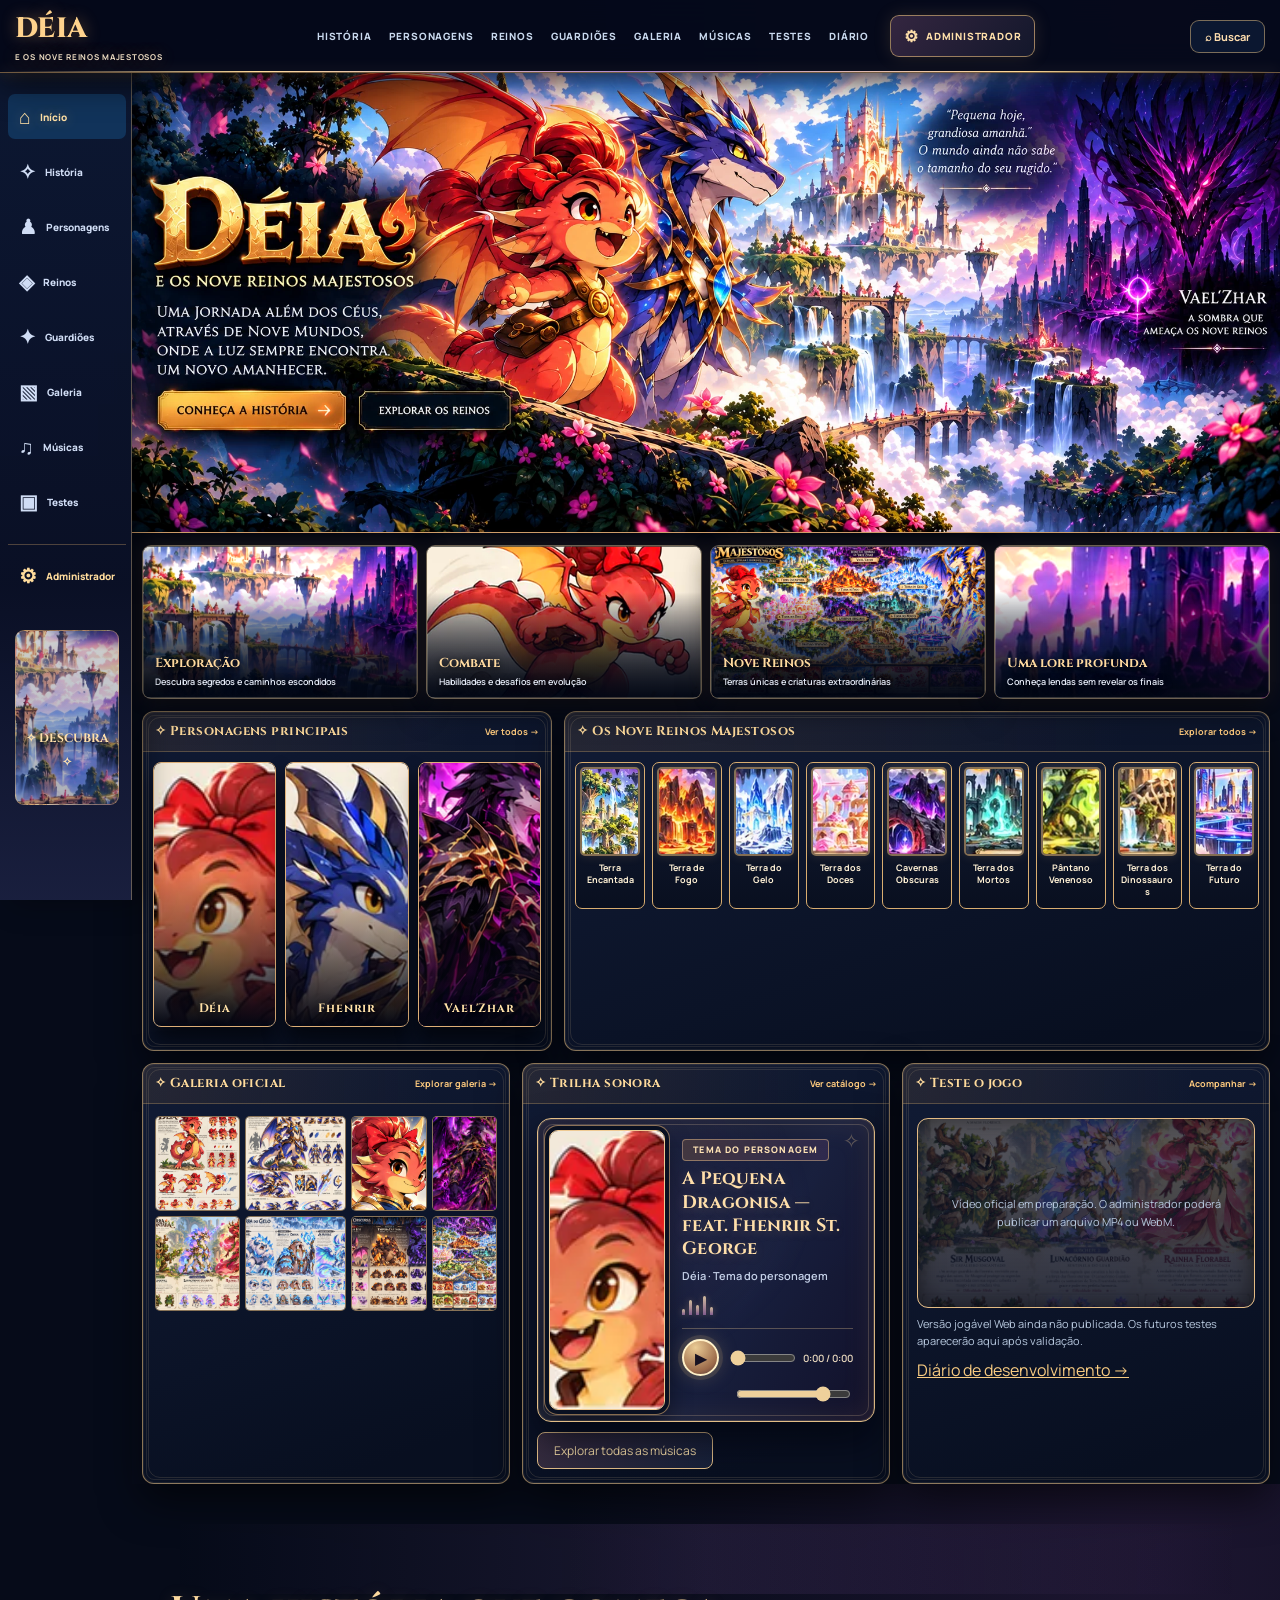
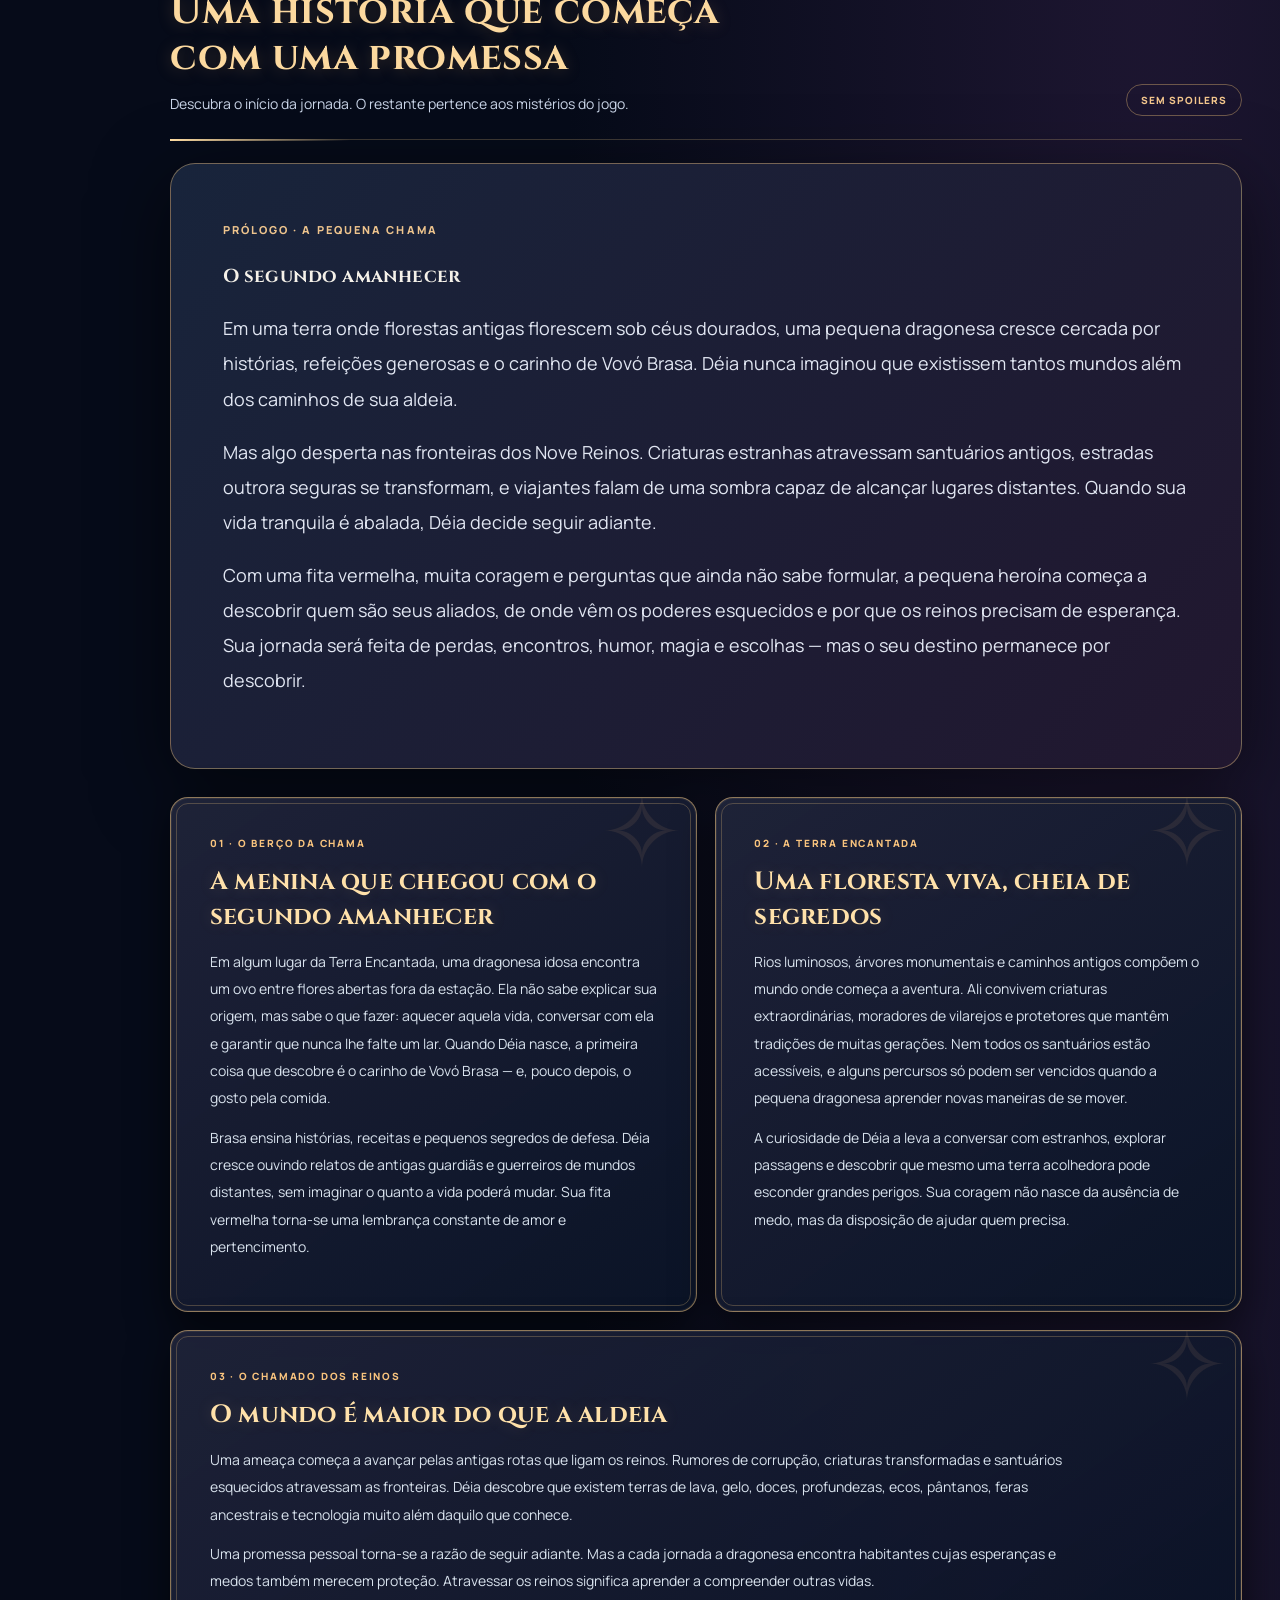
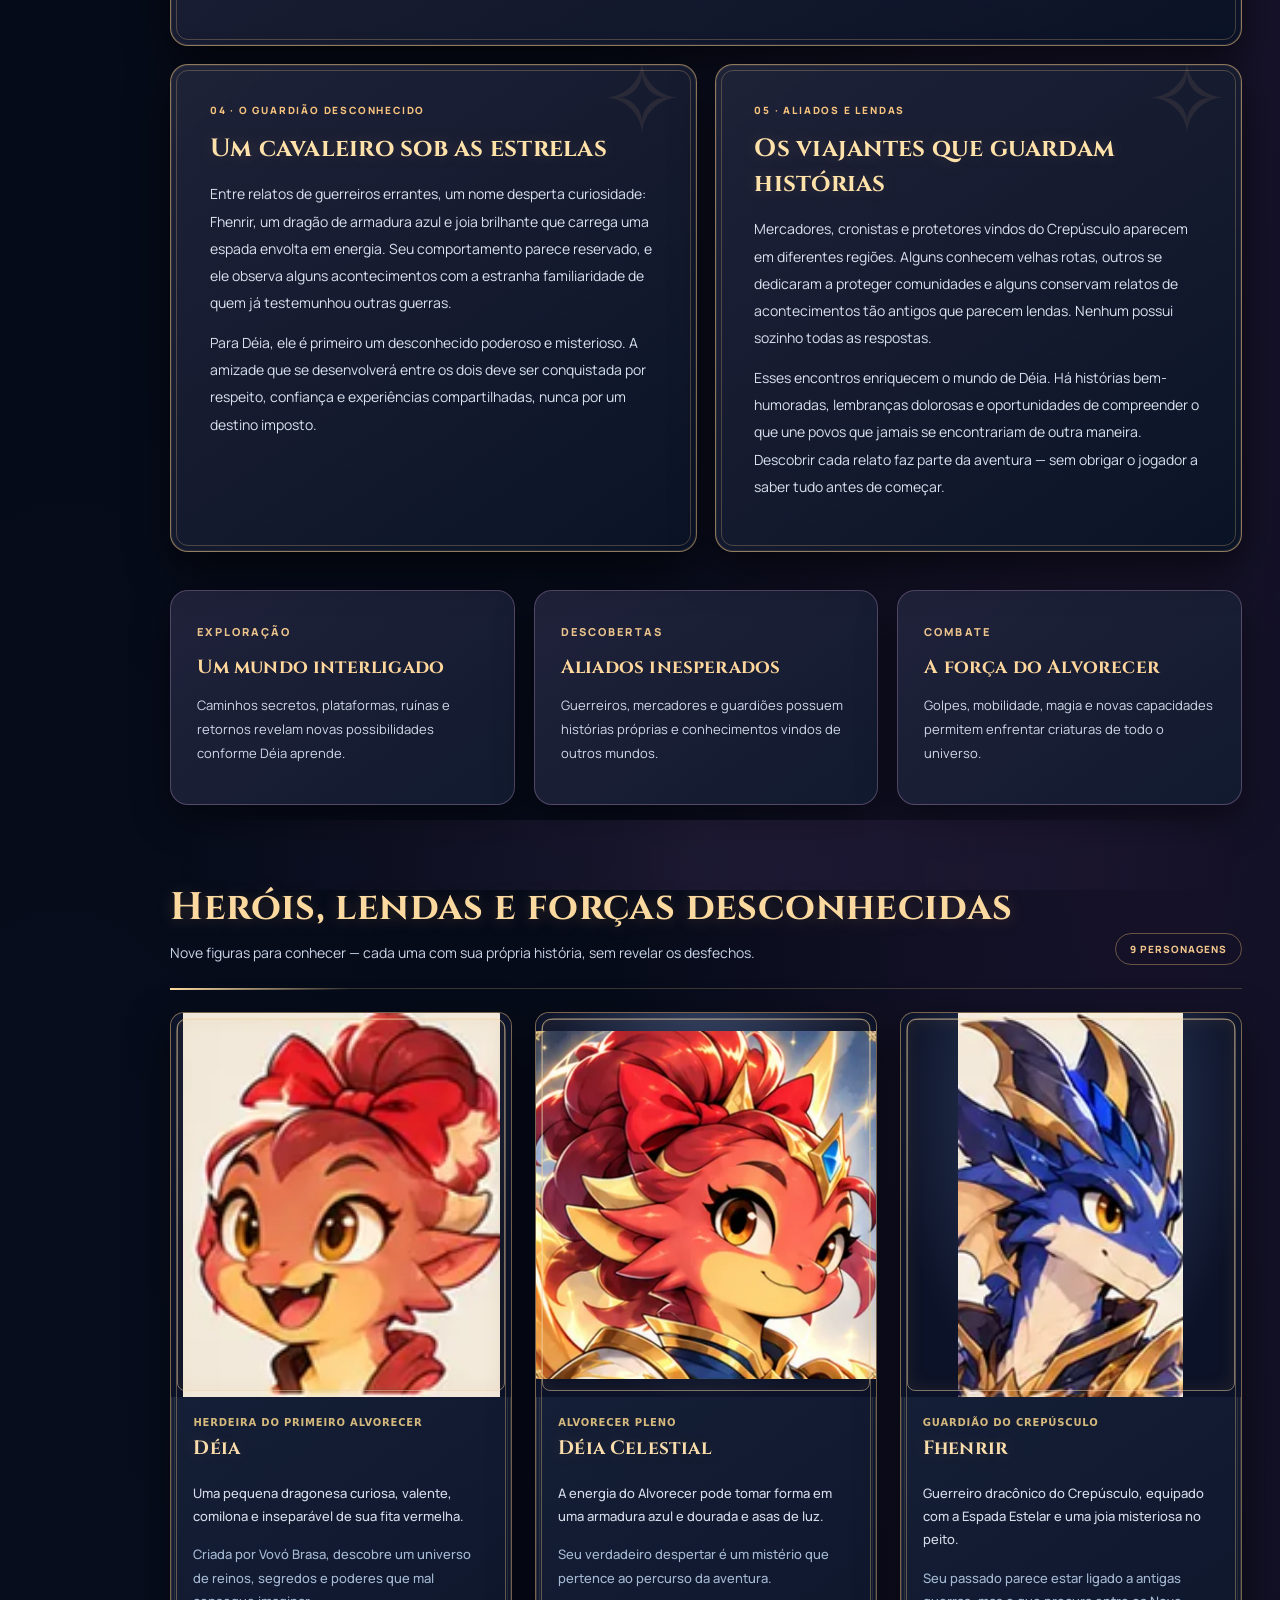
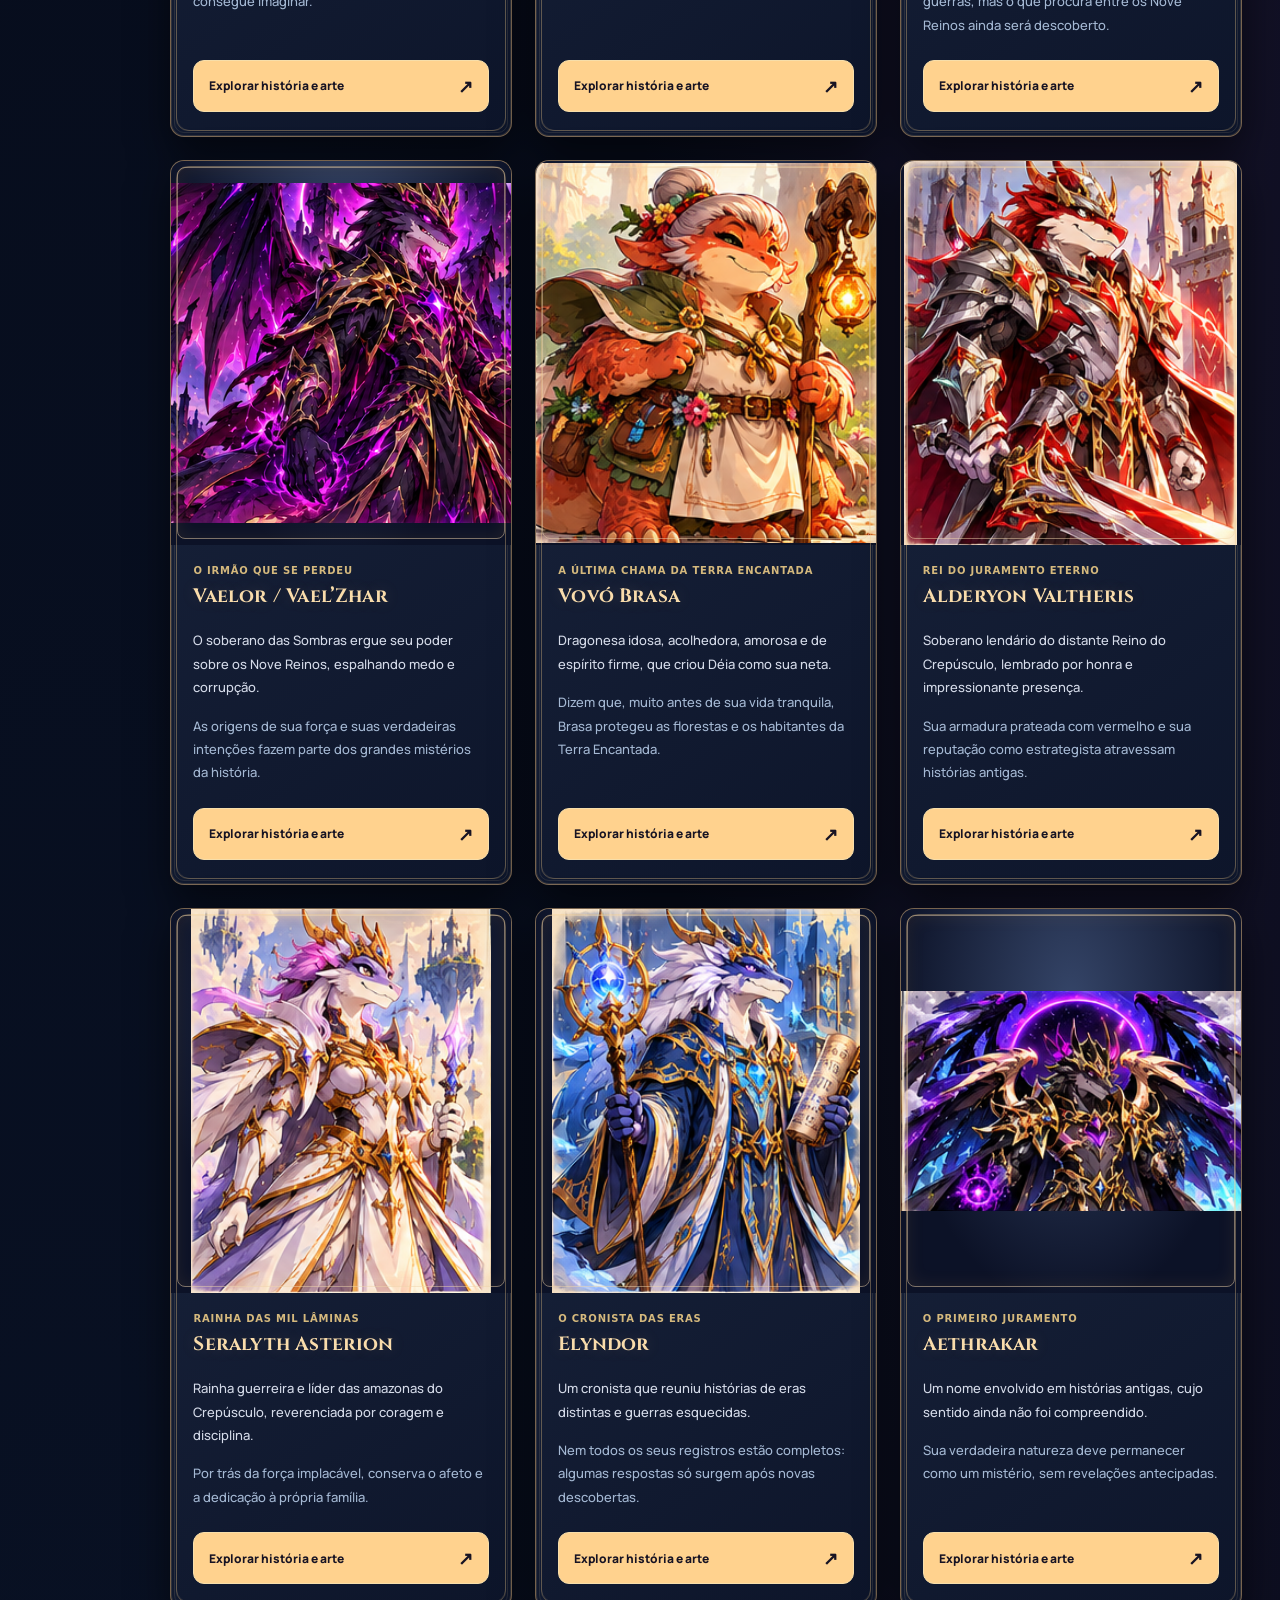
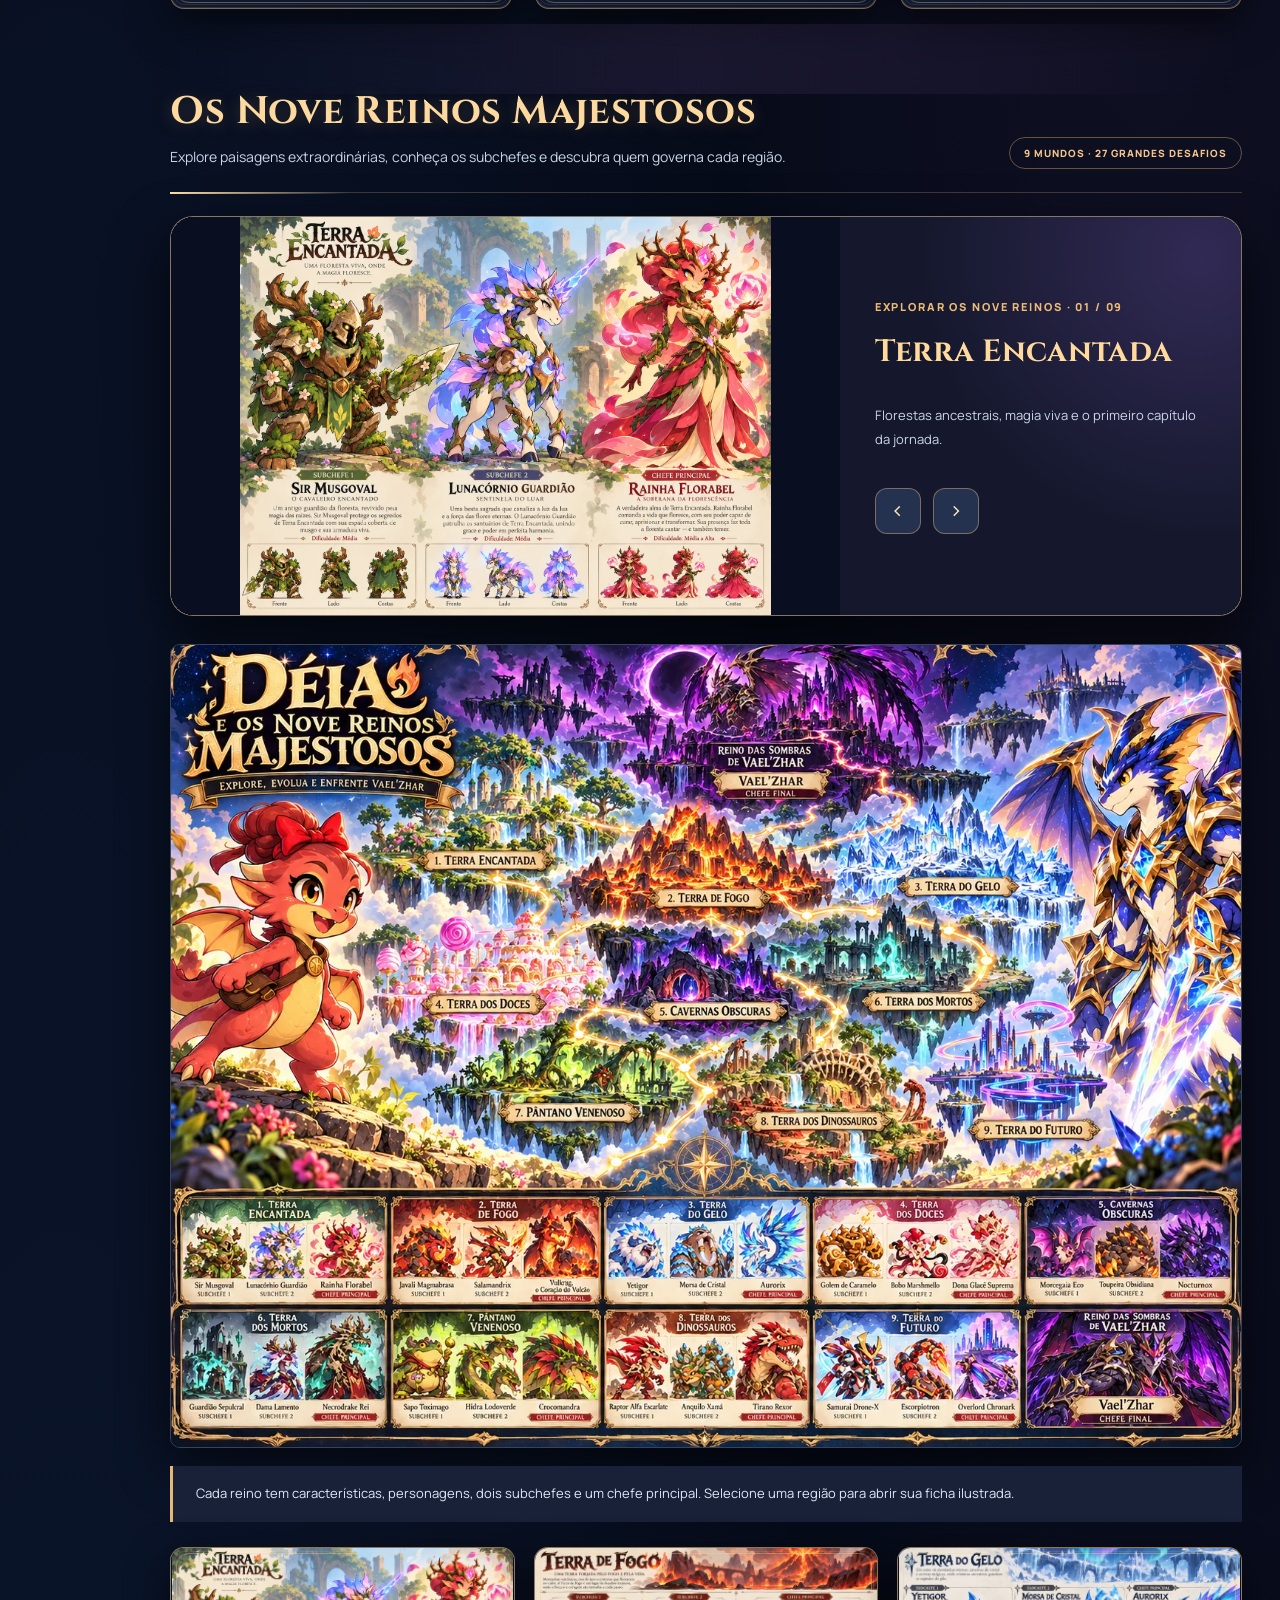
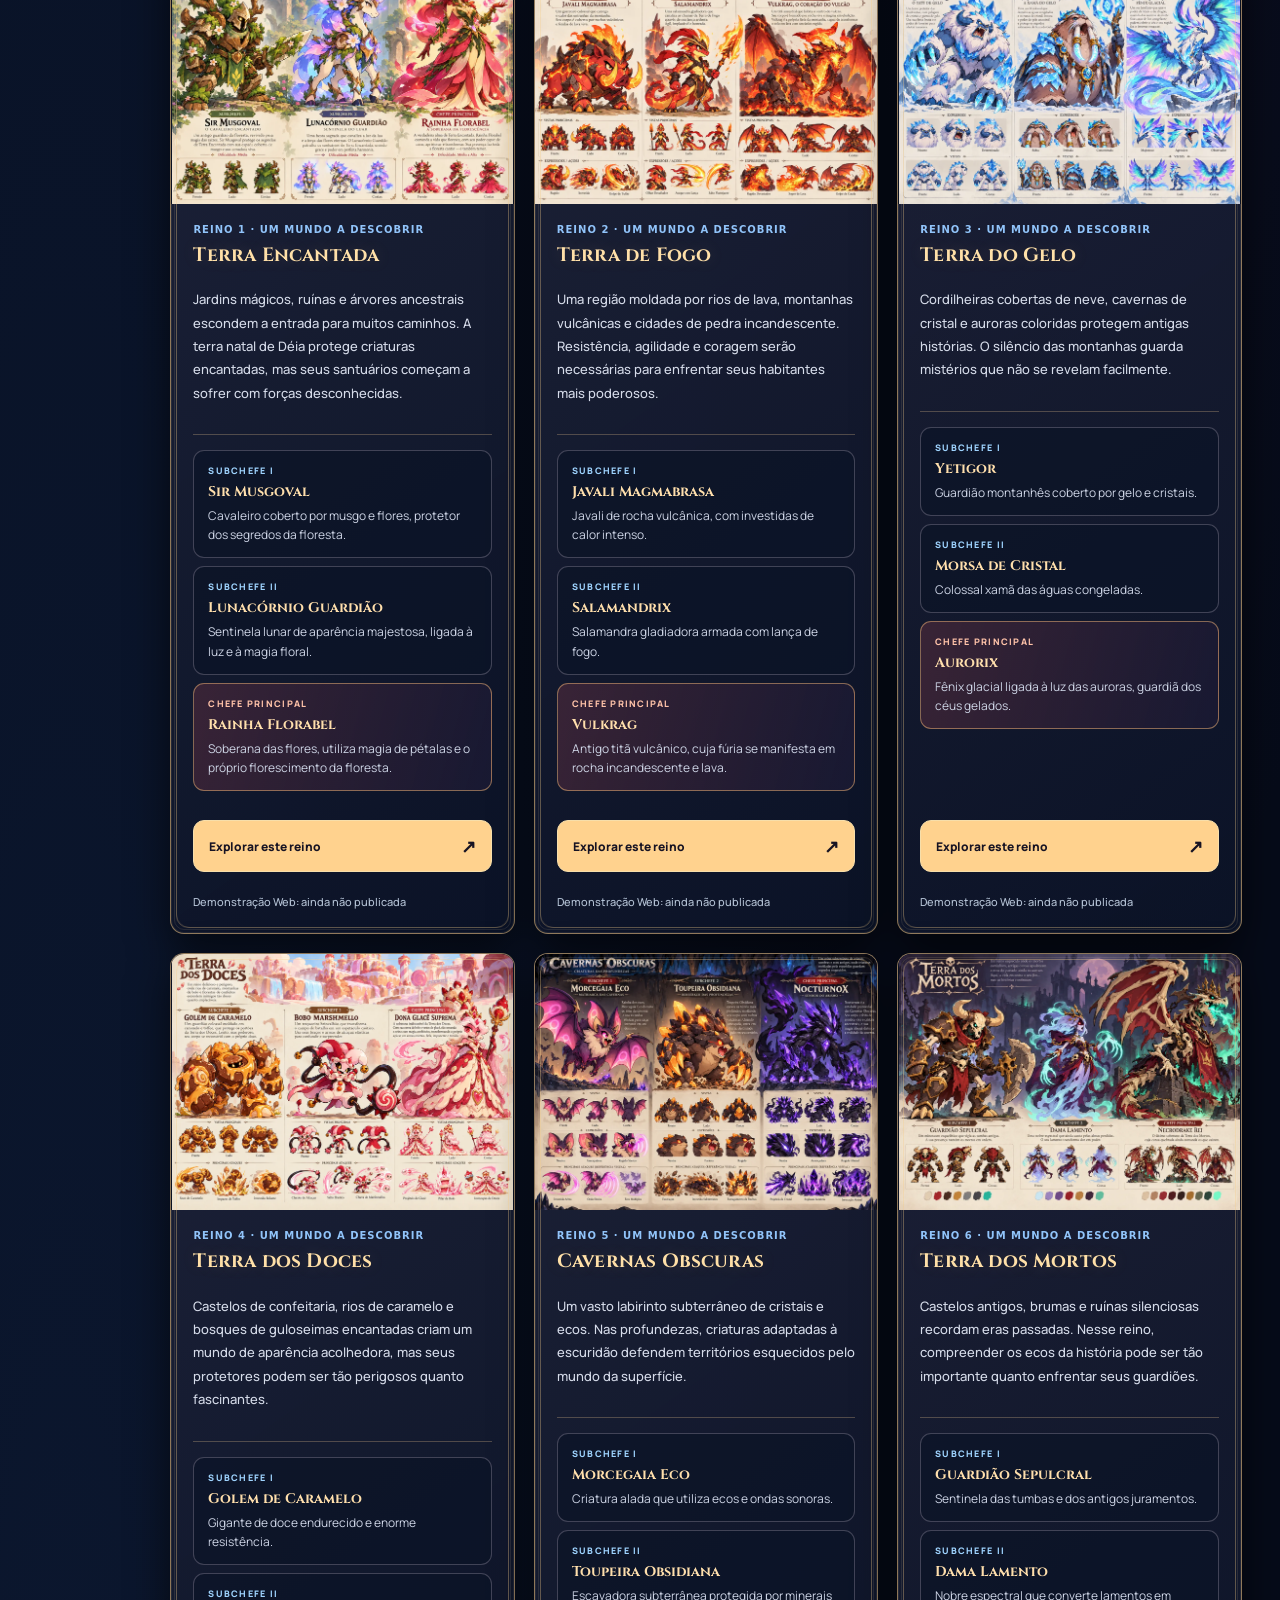
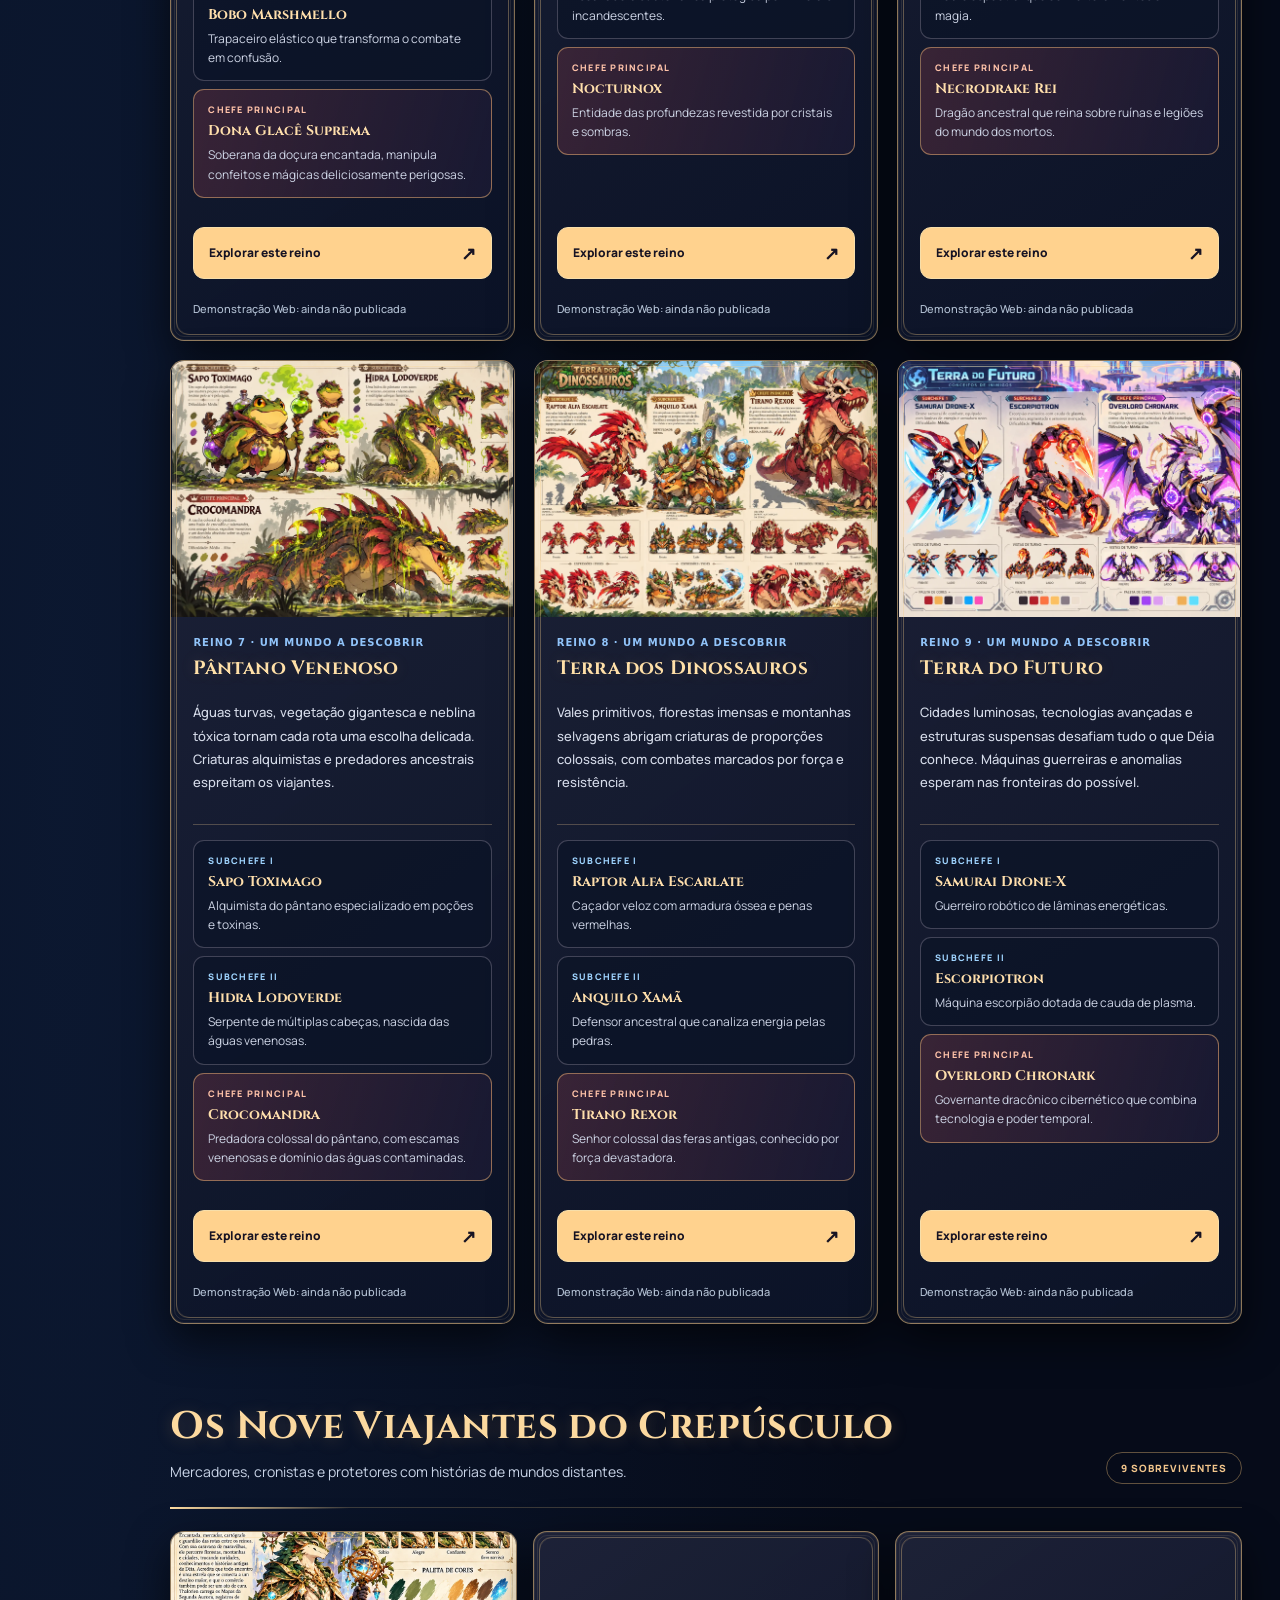
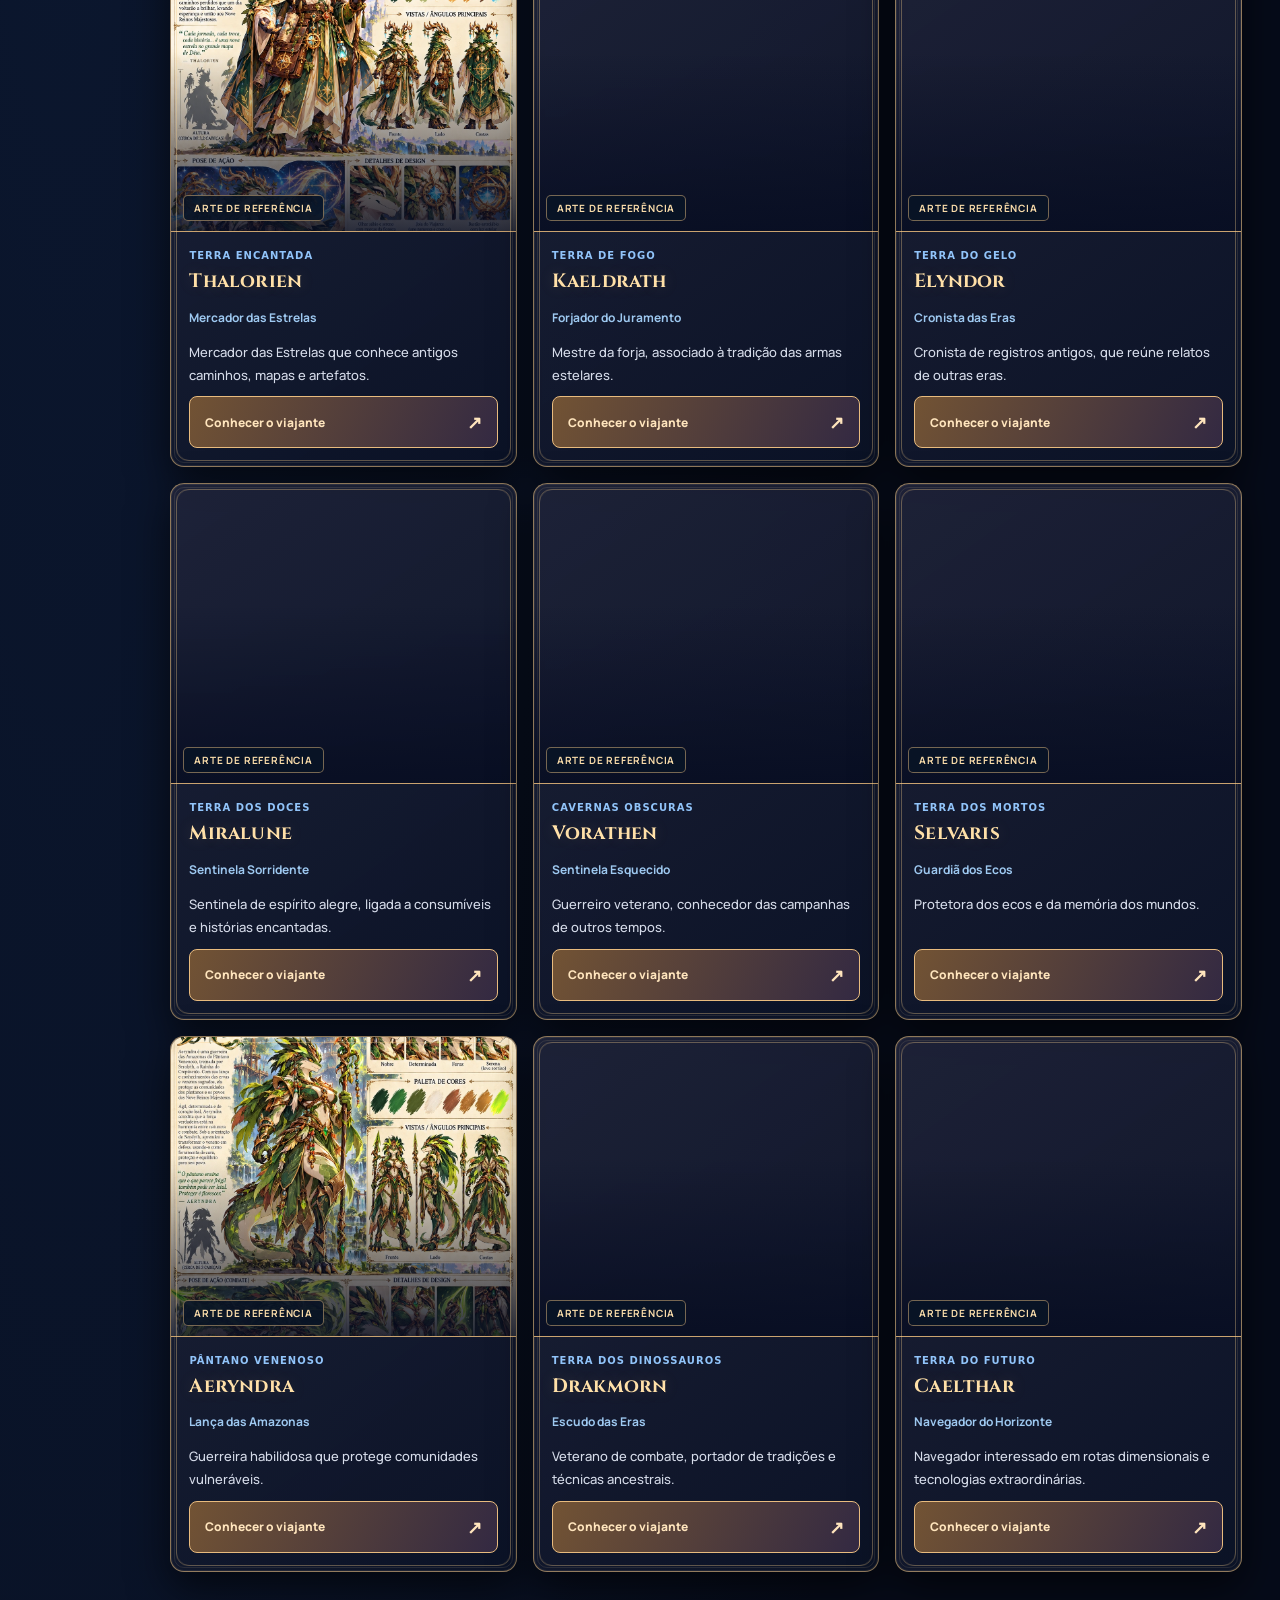
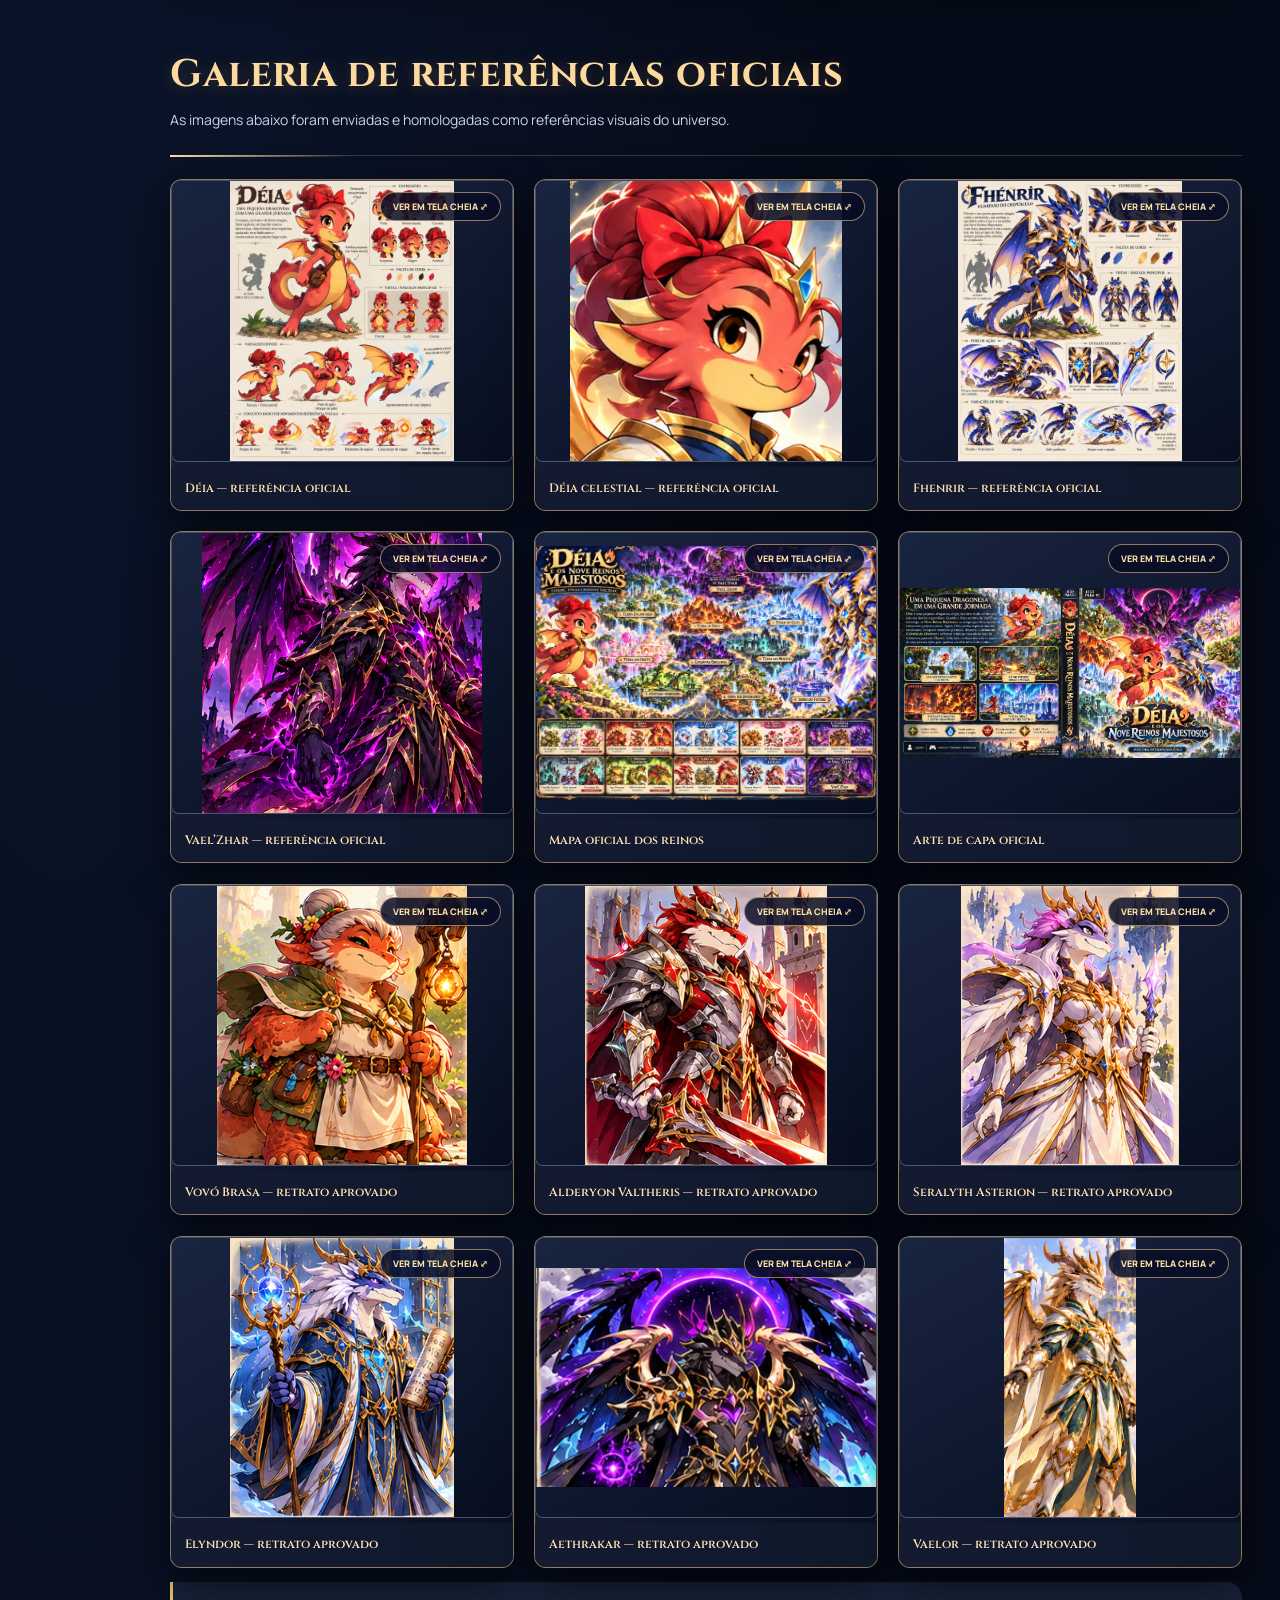
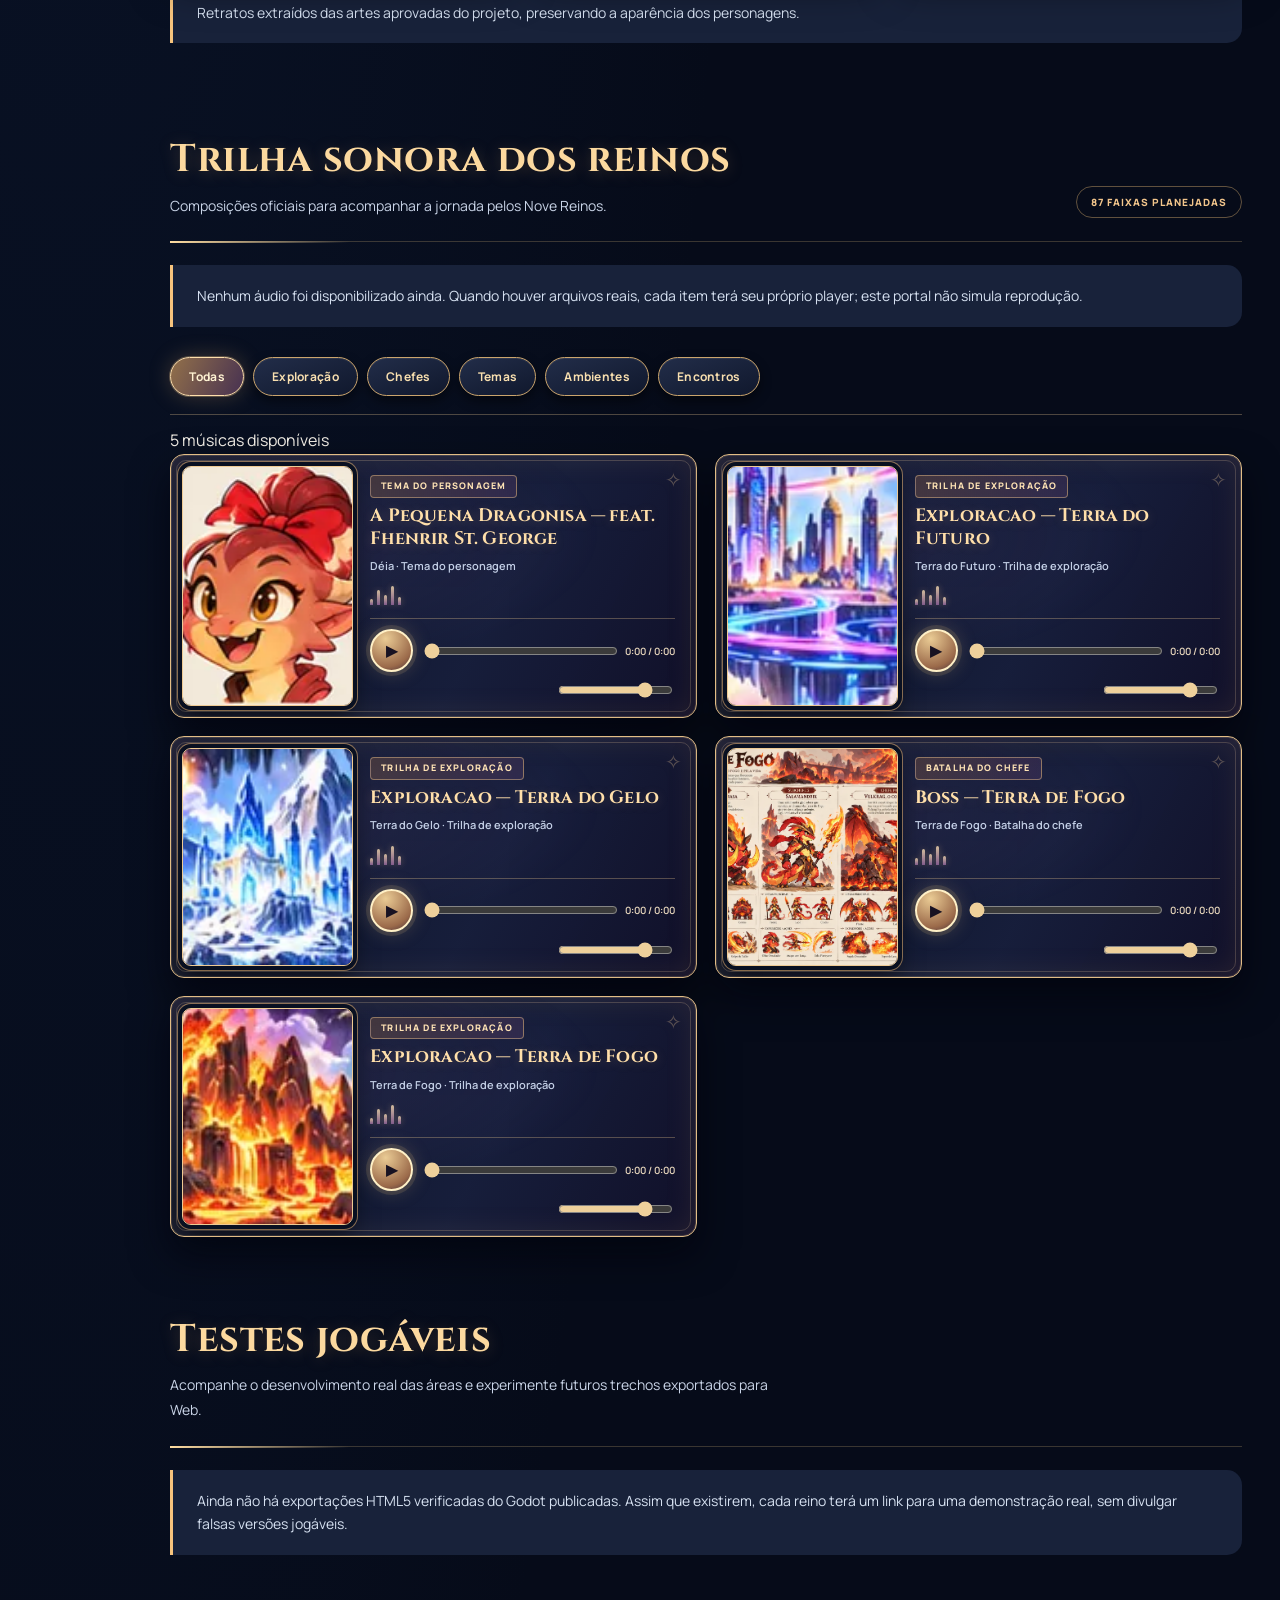
==== commit 6490f02c: "fix: load realm viewer CSS overrides for centered zoom and drag" ====
--- a/index.html
+++ b/index.html
@@ -1,6 +1,6 @@
 <!doctype html><html lang="pt-BR"><head><meta charset="utf-8"><meta name="viewport" content="width=device-width,initial-scale=1"><meta name="deia-site-revision" content="19.2"><meta name="theme-color" content="#06101d"><meta name="description" content="Conheça Déia e os Nove Reinos Majestosos, jogo metroidvania de fantasia: história, personagens, reinos, chefes e diário de desenvolvimento."><title>Déia e os Nove Reinos Majestosos — Portal Oficial</title><link rel="icon" href="assets/img/deia.webp" type="image/webp"><meta property="og:title" content="Déia e os Nove Reinos Majestosos"><meta property="og:description" content="Uma pequena dragonesa. Uma grande jornada. Explore a história dos Nove Reinos."><meta property="og:type" content="website"><meta property="og:image" content="https://superstarcreator.online/assets/img/cover.webp"><meta property="og:url" content="https://superstarcreator.online/"><script src="assets/site.js" defer></script><link rel="preload" as="image" href="assets/img/DEIA_BANNER_APROVADO_V13.webp" fetchpriority="high"><link rel="stylesheet" href="assets/portal-compiled-v27.css?v=27"><link rel="stylesheet" href="assets/guardians-cards-v28.css?v=28"><link rel="stylesheet" href="assets/realm-gallery-v32.css?v=32"><link rel="stylesheet" href="assets/gallery-improvements-v35.css?v=35">
 
-<link rel="stylesheet" href="assets/world-hub-v1.css?v=12"></head><body><header class="bar"><div class="shell top"><a href="#inicio" class="brand">DÉIA<small>E OS NOVE REINOS MAJESTOSOS</small></a><nav class="nav" aria-label="Navegação principal"><a href="#historia">História</a><a href="#personagens">Personagens</a><a href="#reinos">Reinos</a><a href="#guardioes">Guardiões</a><a href="#galeria">Galeria</a><a href="#musicas">Músicas</a><a href="#testes">Testes</a><a href="#desenvolvimento">Diário</a><a class="admin-menu-link" href="admin/" rel="nofollow" aria-label="Entrar no painel administrativo"><span aria-hidden="true">⚙</span> Administrador</a></nav></div></header>
+<link rel="stylesheet" href="assets/realm-viewer-v18.css?v=35"><link rel="stylesheet" href="assets/world-hub-v1.css?v=12"></head><body><header class="bar"><div class="shell top"><a href="#inicio" class="brand">DÉIA<small>E OS NOVE REINOS MAJESTOSOS</small></a><nav class="nav" aria-label="Navegação principal"><a href="#historia">História</a><a href="#personagens">Personagens</a><a href="#reinos">Reinos</a><a href="#guardioes">Guardiões</a><a href="#galeria">Galeria</a><a href="#musicas">Músicas</a><a href="#testes">Testes</a><a href="#desenvolvimento">Diário</a><a class="admin-menu-link" href="admin/" rel="nofollow" aria-label="Entrar no painel administrativo"><span aria-hidden="true">⚙</span> Administrador</a></nav></div></header>
 <aside class="v9-side" aria-label="Atalhos"><a href="#inicio"><i>⌂</i> Início</a><a href="#historia"><i>✧</i> História</a><a href="#personagens"><i>♟</i> Personagens</a><a href="#reinos"><i>◈</i> Reinos</a><a href="#guardioes"><i>✦</i> Guardiões</a><a href="#galeria"><i>▧</i> Galeria</a><a href="#musicas"><i>♫</i> Músicas</a><a href="#testes"><i>▣</i> Testes</a><a class="admin-side-link" href="admin/" rel="nofollow"><i>⚙</i> Administrador</a></aside><main><section class="hero" id="inicio"><div class="hero-inner">
 <div class="v9-cover"><div class="v9-inner"><div class="v9-intro"><div class="eyebrow">Uma jornada além dos céus</div><h1>DÉIA</h1><div class="v9-sub">E os Nove Reinos Majestosos</div><p>Uma pequena dragonesa, nove mundos extraordinários e uma aventura onde magia, coragem e amizade se encontram. Explore reinos encantados, enfrente criaturas lendárias e descubra uma história que vai muito além das estrelas.</p><div class="v9-actions"><a class="btn" href="#historia">Conheça a história</a><a class="btn alt" href="#reinos">Explorar os reinos</a></div></div></div></div>
 <div class="v9-features"><a class="v9-feature" href="#reinos"><img src="assets/img/reinos/paisagem-luminosa-oficial.webp" alt="" loading="lazy"><span>Exploração<small>Descubra segredos e caminhos escondidos</small></span></a><a class="v9-feature" href="#personagens"><img src="assets/img/personagens/deia-acao-oficial.webp" alt="" loading="lazy"><span>Combate<small>Habilidades e desafios em evolução</small></span></a><a class="v9-feature" href="#reinos"><img src="assets/img/map.webp" alt="" loading="lazy"><span>Nove Reinos<small>Terras únicas e criaturas extraordinárias</small></span></a><a class="v9-feature" href="#historia"><img src="assets/img/reinos/paisagem-misteriosa-oficial.webp?v=16.4" alt="" loading="lazy"><span>Uma lore profunda<small>Conheça lendas sem revelar os finais</small></span></a></div>
--- a/assets/realm-viewer-v18.css
+++ b/assets/realm-viewer-v18.css
@@ -0,0 +1,27 @@
+.realm-viewer[hidden]{display:none!important}.realm-viewer{position:fixed;inset:0;z-index:2400;display:grid;place-items:center;padding:18px;box-sizing:border-box}.realm-viewer-shade{position:absolute;inset:0;background:#030617ed;backdrop-filter:blur(14px)}.realm-viewer-dialog{position:relative;z-index:1;width:min(1420px,96vw);height:min(92dvh,980px);display:grid;grid-template-rows:auto minmax(0,1fr) auto;background:linear-gradient(140deg,#1b233e,#080f21 75%);border:2px solid #dfb577;border-radius:18px;overflow:hidden;box-shadow:0 30px 100px #000e,0 0 35px #ddb26835}.realm-viewer-dialog header,.realm-viewer-dialog footer{display:flex;justify-content:space-between;align-items:center;gap:16px;padding:14px 22px;background:#091329;border-color:#b69262}.realm-viewer-dialog header{border-bottom:1px solid #cda66c}.realm-viewer-dialog footer{border-top:1px solid #cda66c}.realm-viewer-title{font:700 clamp(19px,2vw,30px)/1.3 Cinzel,Georgia,serif;color:#ffe1ab;margin:3px 0}.realm-viewer-kicker{font:700 10px Manrope,sans-serif;letter-spacing:.13em;color:#a9cef5}.realm-viewer-close,.realm-viewer-tools button{background:#22324e;color:#ffe6b5;border:1px solid #e6bf83;border-radius:9px;cursor:pointer;padding:8px 13px;font-size:17px}.realm-viewer-close{font-size:29px;line-height:1}.realm-viewer-stage{min-height:0;overflow:auto;display:grid;place-items:center;background:radial-gradient(circle at 50% 40%,#29314e,#050917);overscroll-behavior:contain}.realm-viewer-stage img{display:block;width:100%;height:100%;max-width:100%;max-height:100%;object-fit:contain;transform-origin:center;transition:transform .16s;cursor:zoom-in;user-select:none}.realm-viewer-tools{display:flex;gap:5px;white-space:nowrap}.realm-viewer-audio{display:flex;gap:12px;align-items:center;min-width:0}.realm-viewer-status{color:#ffe1aa;font:600 12px/1.5 Manrope,sans-serif}.realm-viewer-audio audio{width:260px;max-width:40vw;height:38px}.realm-viewer-audio audio[hidden]{display:none!important}.realm-viewer-open{overflow:hidden!important}#reinos .spotlight-picture img,#reinos .codex-world>img{cursor:zoom-in}#reinos .spotlight-picture img:focus-visible,#reinos .codex-world>img:focus-visible{outline:3px solid #ffe6ad;outline-offset:3px}@media(max-width:680px){.realm-viewer{padding:6px}.realm-viewer-dialog{width:100%;height:96dvh}.realm-viewer-dialog header,.realm-viewer-dialog footer{padding:12px;flex-wrap:wrap}.realm-viewer-audio{width:100%;justify-content:space-between}.realm-viewer-audio audio{max-width:56vw;width:200px}.realm-viewer-title{font-size:19px}}@media(prefers-reduced-motion:reduce){.realm-viewer-stage img{transition:none}}
+/* V18.2 — seletor exclusivo das trilhas oficiais do reino */
+.realm-viewer-audio{flex-wrap:wrap;gap:8px 12px!important}.realm-audio-choice{display:flex;gap:5px;align-items:center;flex-shrink:0}.realm-audio-choice button{font:700 11px/1.25 Manrope,Arial,sans-serif;white-space:nowrap;background:#172746;border:1px solid #c6a374aa;border-radius:9px;color:#f8daa9;padding:10px 12px;cursor:pointer}.realm-audio-choice button[aria-pressed="true"]{background:#624426;color:#ffe3a4;border-color:#ffe1a2;box-shadow:0 0 12px #ffbe7838}.realm-audio-choice button:disabled{opacity:.42;cursor:not-allowed;box-shadow:none}.realm-viewer-status{max-width:245px;min-width:0}.realm-viewer-audio audio{min-width:170px}@media(max-width:870px){.realm-viewer-dialog footer{flex-wrap:wrap}.realm-viewer-audio{width:100%}.realm-viewer-tools{margin-left:auto}}@media(max-width:520px){.realm-viewer-audio{align-items:flex-start}.realm-viewer-audio audio{width:100%;max-width:100%;flex:1 1 100%}.realm-audio-choice button{padding:8px 10px;font-size:10px}}
+
+/* V18.3 — audio selection must remain visible above the playback controls */
+.realm-viewer-dialog{grid-template-rows:auto minmax(0,1fr) auto!important}
+.realm-viewer-dialog footer{display:grid!important;grid-template-columns:minmax(0,1fr) auto!important;gap:10px 15px!important;align-items:center!important;min-height:100px!important}
+.realm-viewer-audio{display:grid!important;grid-template-columns:auto minmax(160px,1fr)!important;grid-template-rows:auto auto!important;align-items:center!important;gap:7px 15px!important;width:100%!important;min-width:0!important}
+.realm-audio-choice{grid-column:1/-1;display:flex!important;flex-wrap:wrap;gap:7px!important;position:relative;z-index:2}
+.realm-audio-choice button{display:inline-flex!important;align-items:center!important;justify-content:center!important;visibility:visible!important;min-height:37px!important;padding:8px 15px!important;font-size:12px!important;opacity:1!important}
+.realm-audio-choice button:disabled{opacity:.48!important}
+.realm-viewer-audio .realm-viewer-status{grid-column:1;max-width:none!important}
+.realm-viewer-audio audio{grid-column:2;width:100%!important;max-width:370px!important;height:40px!important}
+.realm-viewer-tools{grid-column:2;grid-row:1/-1}
+@media(max-width:850px){.realm-viewer-dialog footer{grid-template-columns:1fr!important}.realm-viewer-tools{grid-row:auto;grid-column:1;justify-self:end}.realm-viewer-audio{grid-template-columns:minmax(0,1fr) minmax(160px,1fr)!important}}
+@media(max-width:520px){.realm-viewer-dialog{height:97dvh!important}.realm-viewer-dialog footer{padding:9px 10px!important;gap:6px!important}.realm-viewer-audio{grid-template-columns:1fr!important;gap:5px!important}.realm-audio-choice{grid-column:1}.realm-viewer-status{grid-column:1!important}.realm-viewer-audio audio{grid-column:1!important;max-width:none!important;height:36px!important}.realm-viewer-tools{justify-self:center}.realm-audio-choice button{font-size:11px!important;padding:7px 10px!important}}
+
+/* V18.4: zoom enlarges actual image dimensions, allowing panning */
+.realm-viewer-stage{display:flex!important;align-items:safe center!important;justify-content:safe center!important;overflow:auto!important}
+.realm-viewer-stage img{flex:0 0 auto!important;object-fit:contain!important;max-width:none!important;max-height:none!important;margin:auto!important;transition:none!important}
+
+/* V18.5: panorama always fits whole screen at 100%, centered in both axes;
+   at higher zoom its independent canvas supports full drag to all edges. */
+.realm-viewer-stage{position:relative!important;display:block!important;overflow:auto!important;touch-action:none!important;overscroll-behavior:contain;cursor:grab}
+.realm-viewer-stage.is-dragging{cursor:grabbing!important}
+.realm-viewer-canvas{position:relative;min-width:100%;min-height:100%;box-sizing:border-box}
+.realm-viewer-stage .realm-viewer-canvas img{position:absolute!important;display:block!important;max-width:none!important;max-height:none!important;margin:0!important;width:auto;height:auto;object-fit:contain!important;pointer-events:none!important;user-select:none!important;cursor:inherit!important}
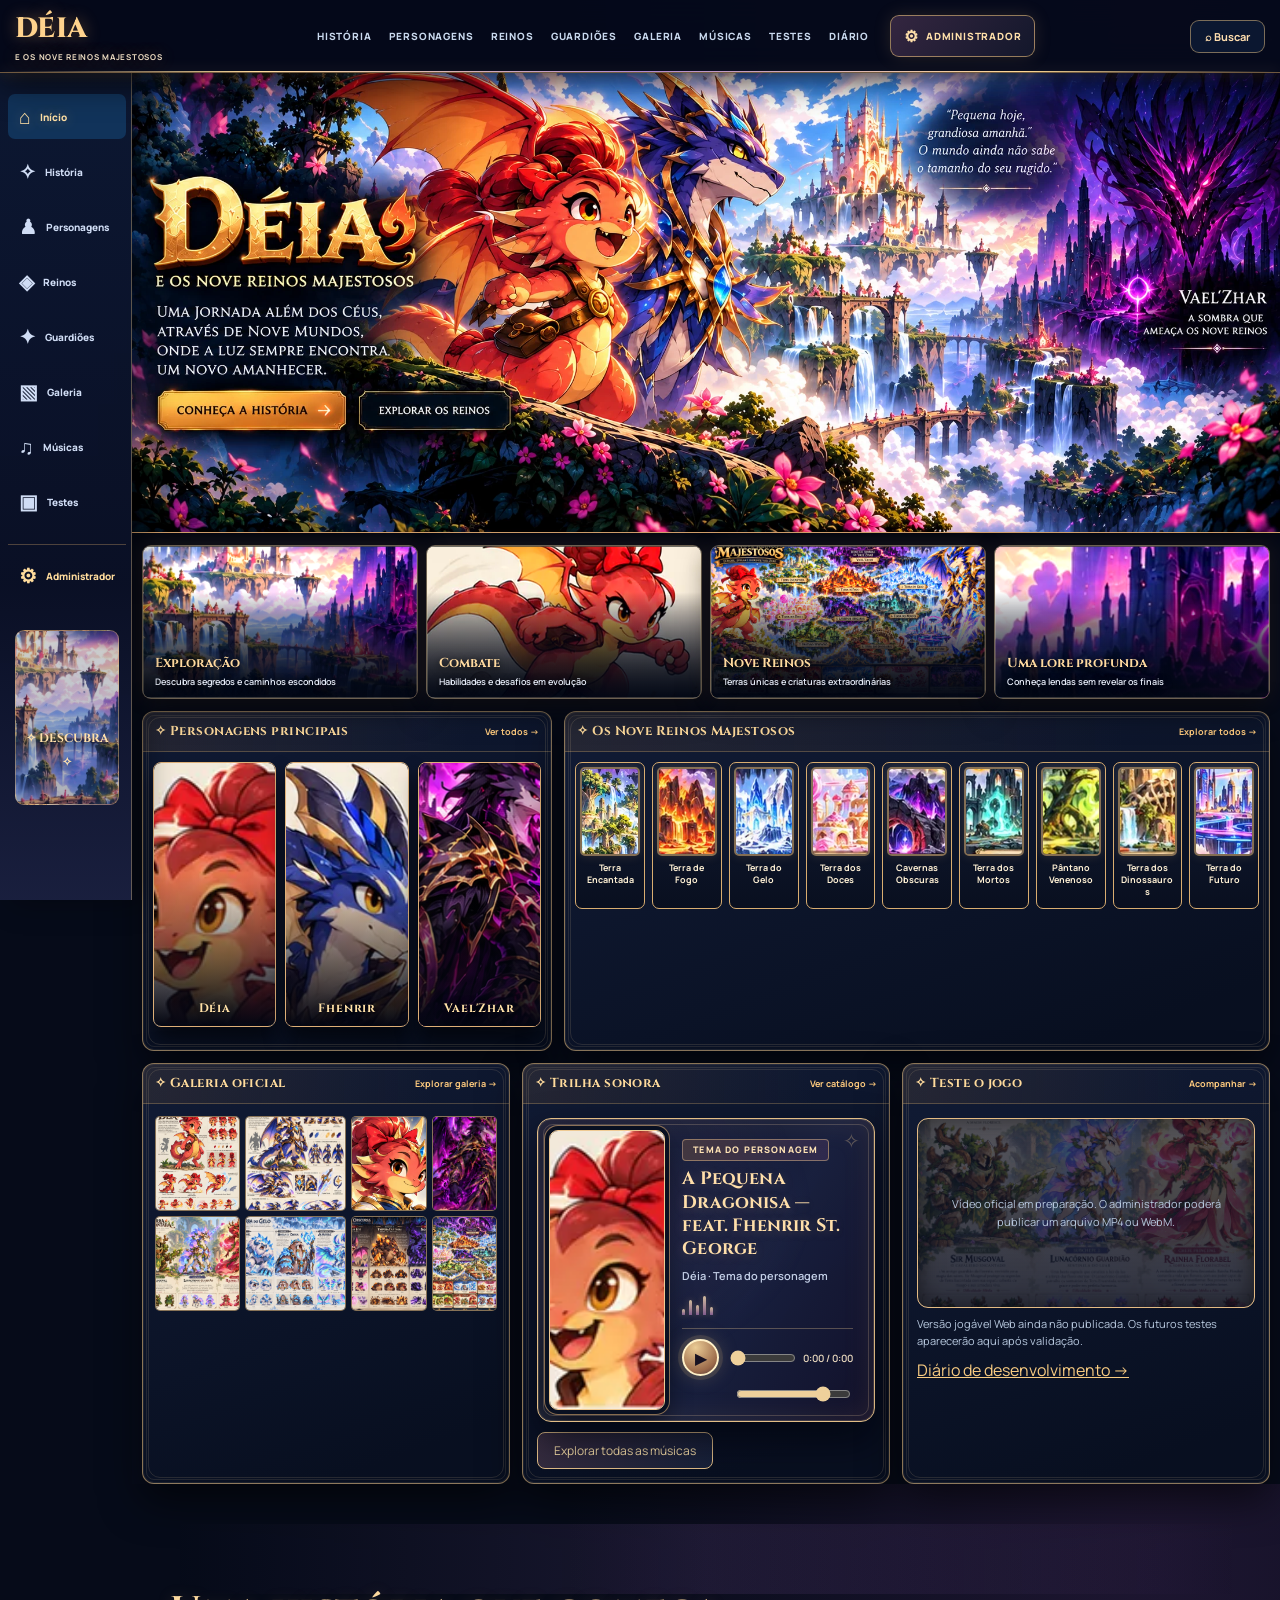
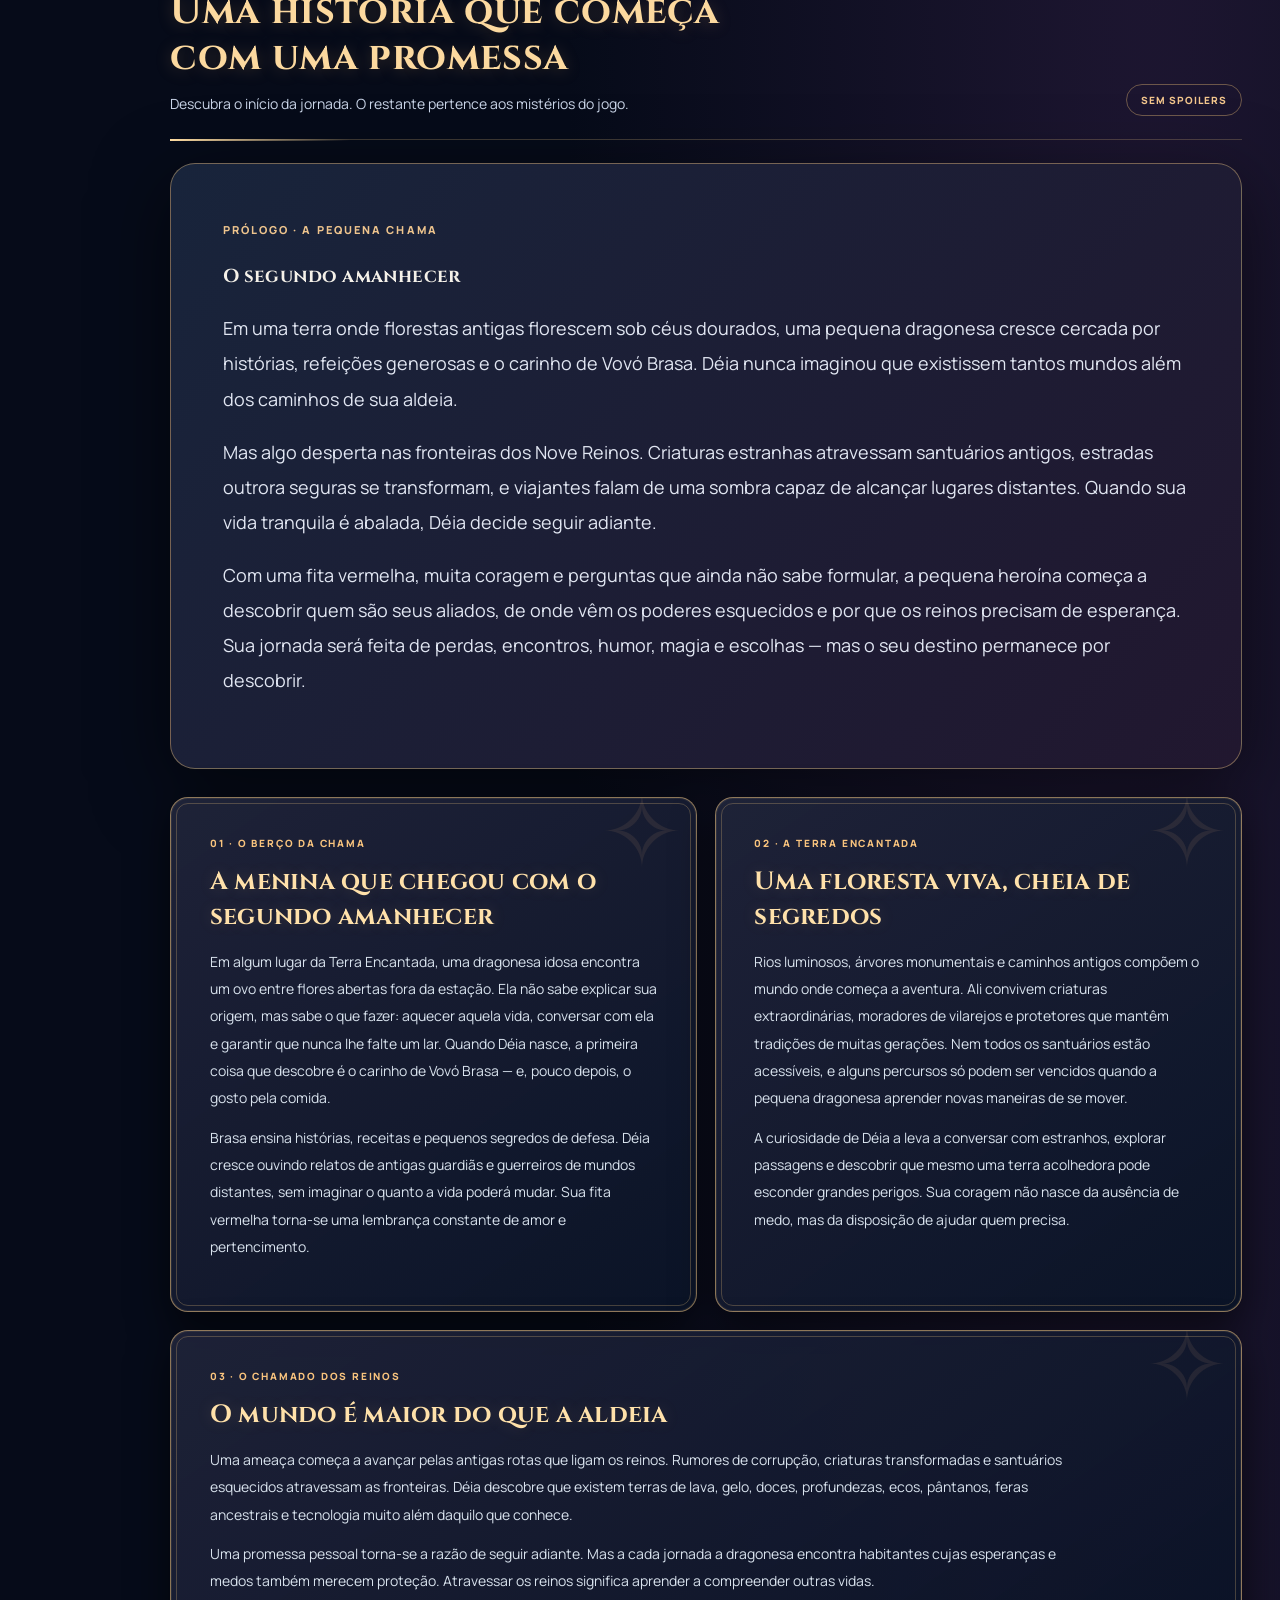
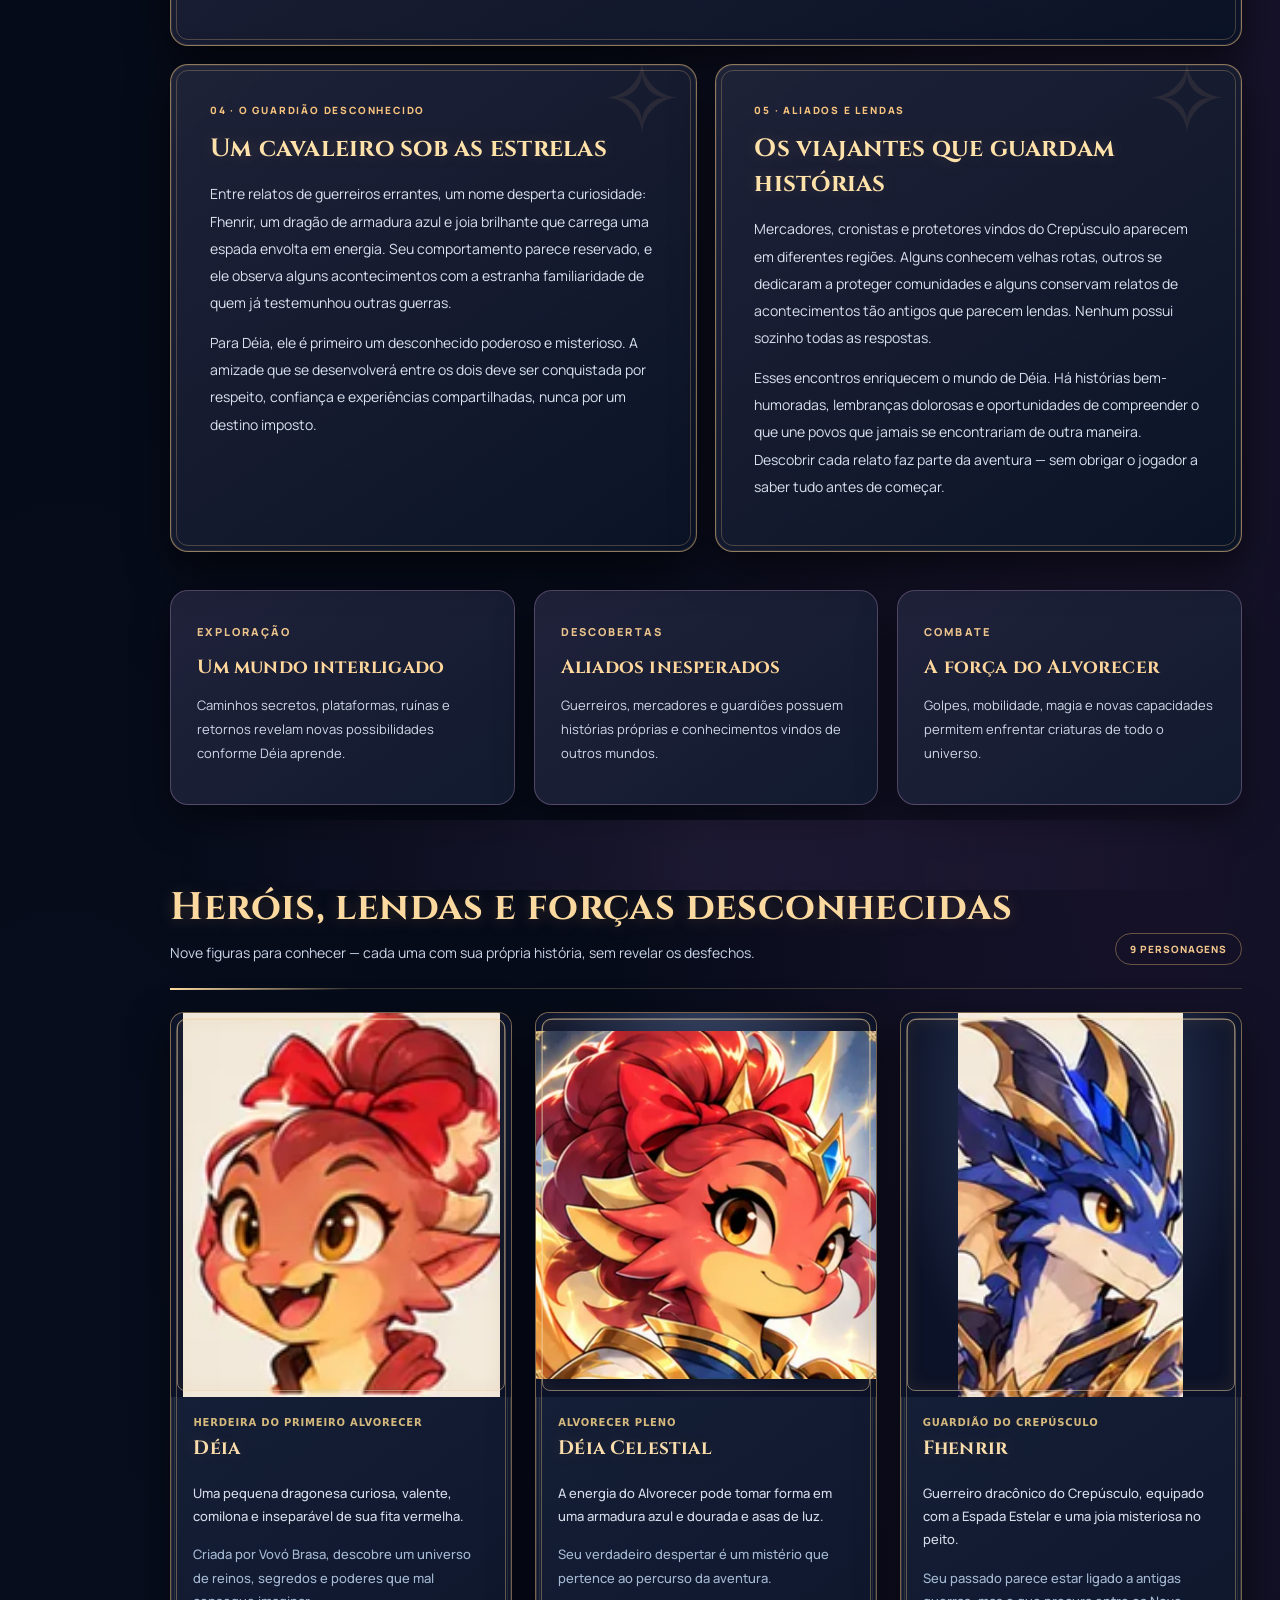
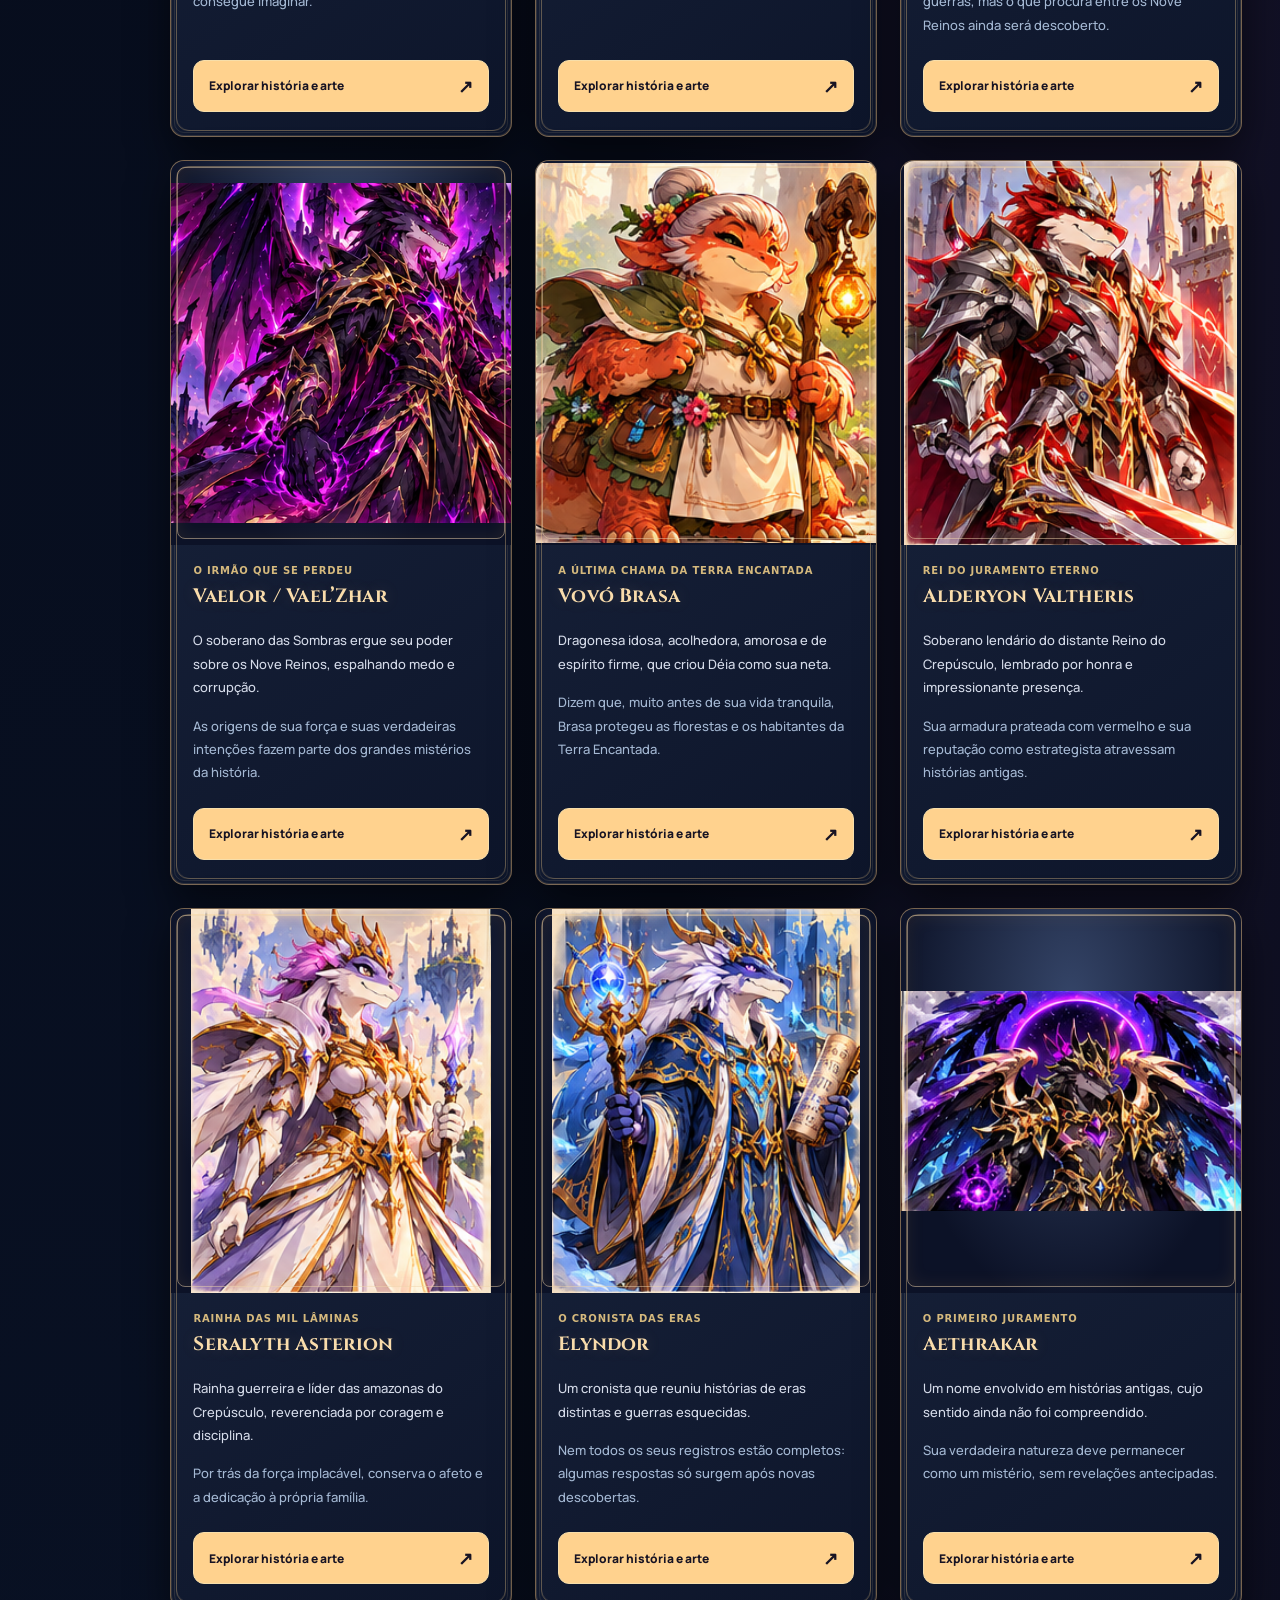
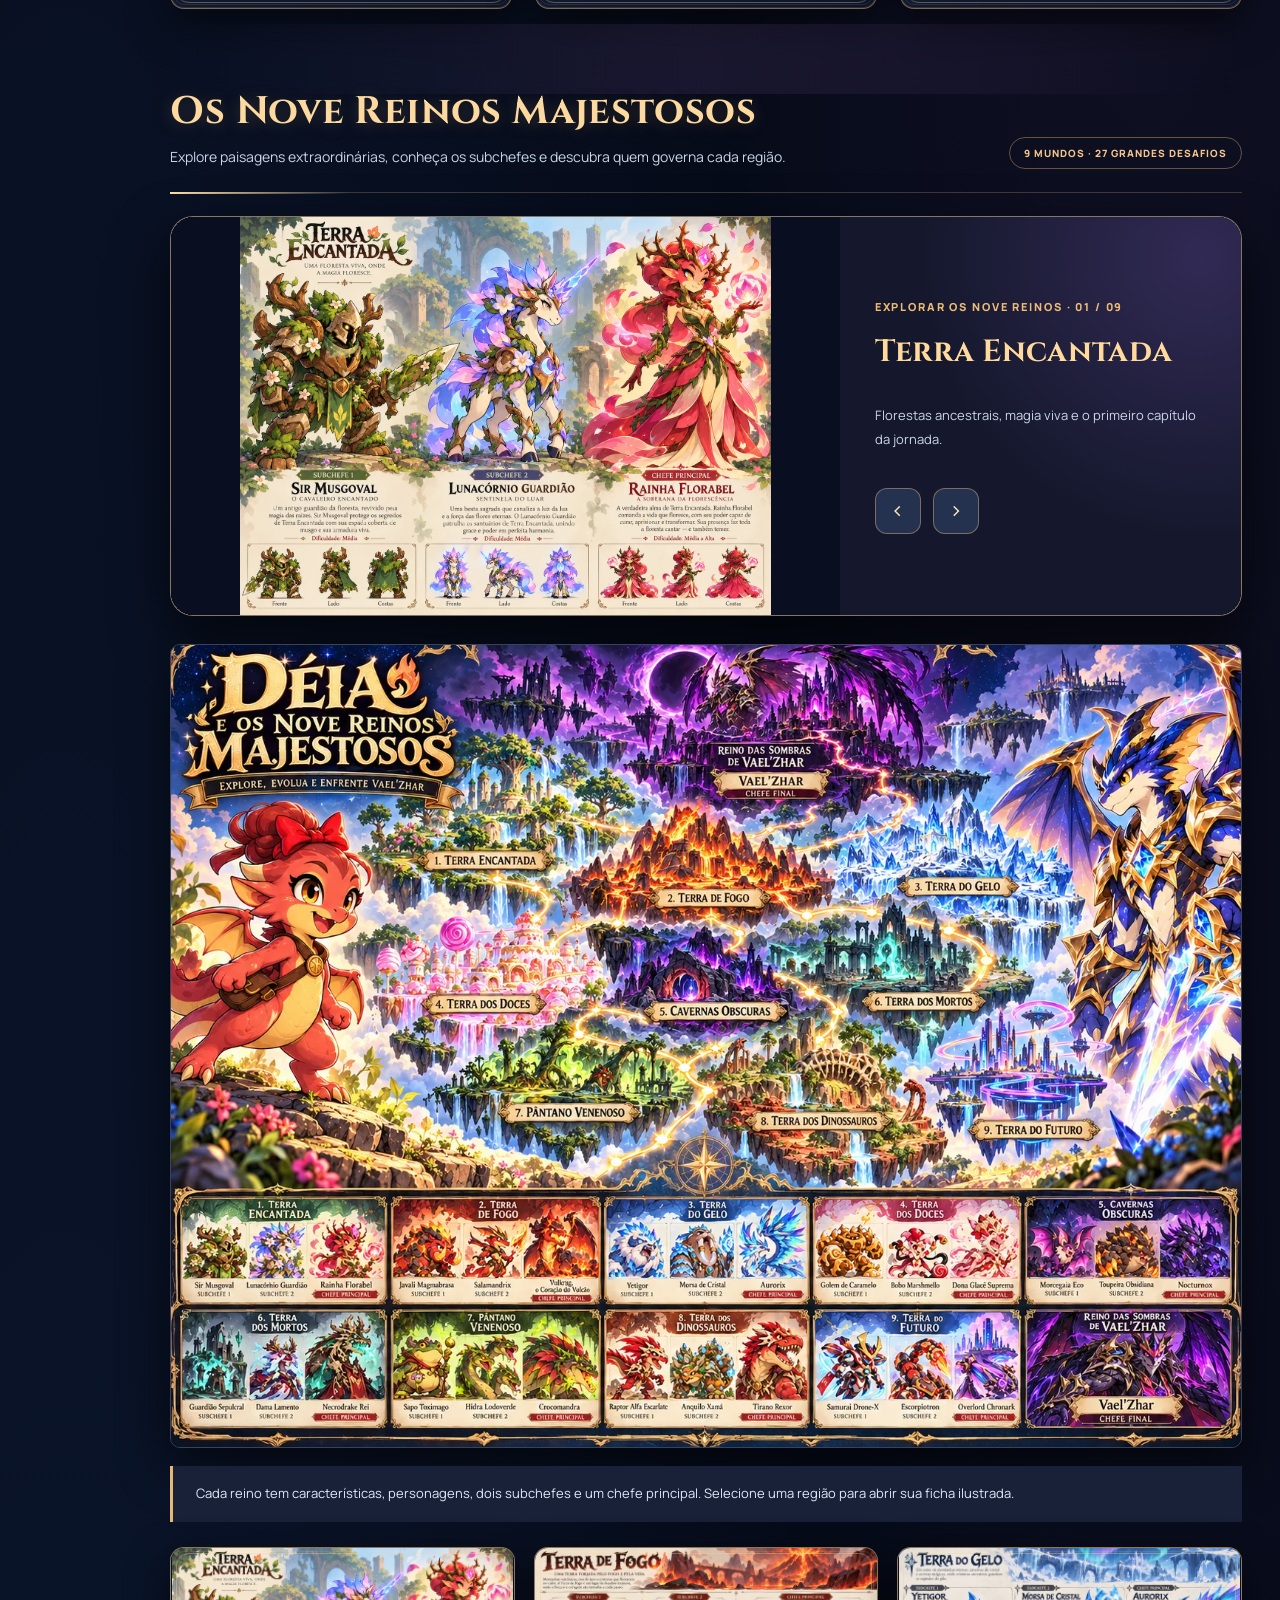
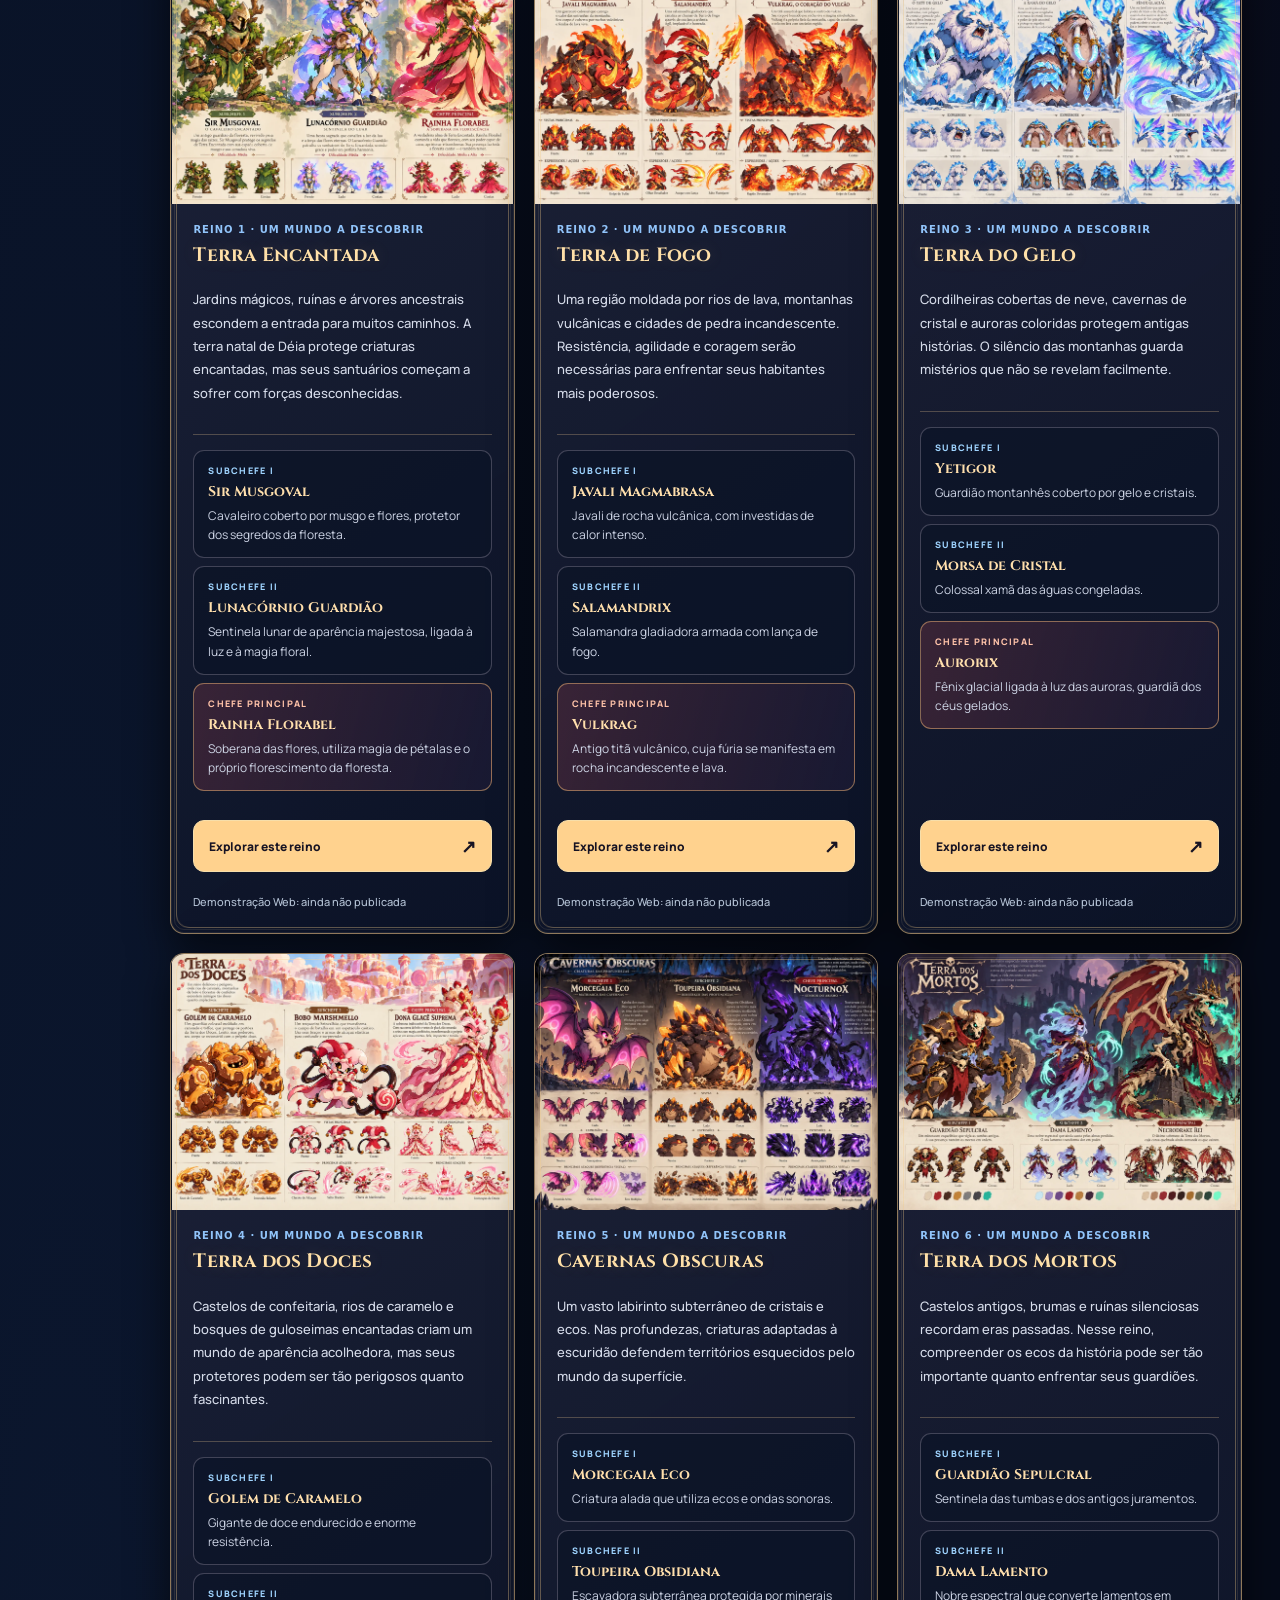
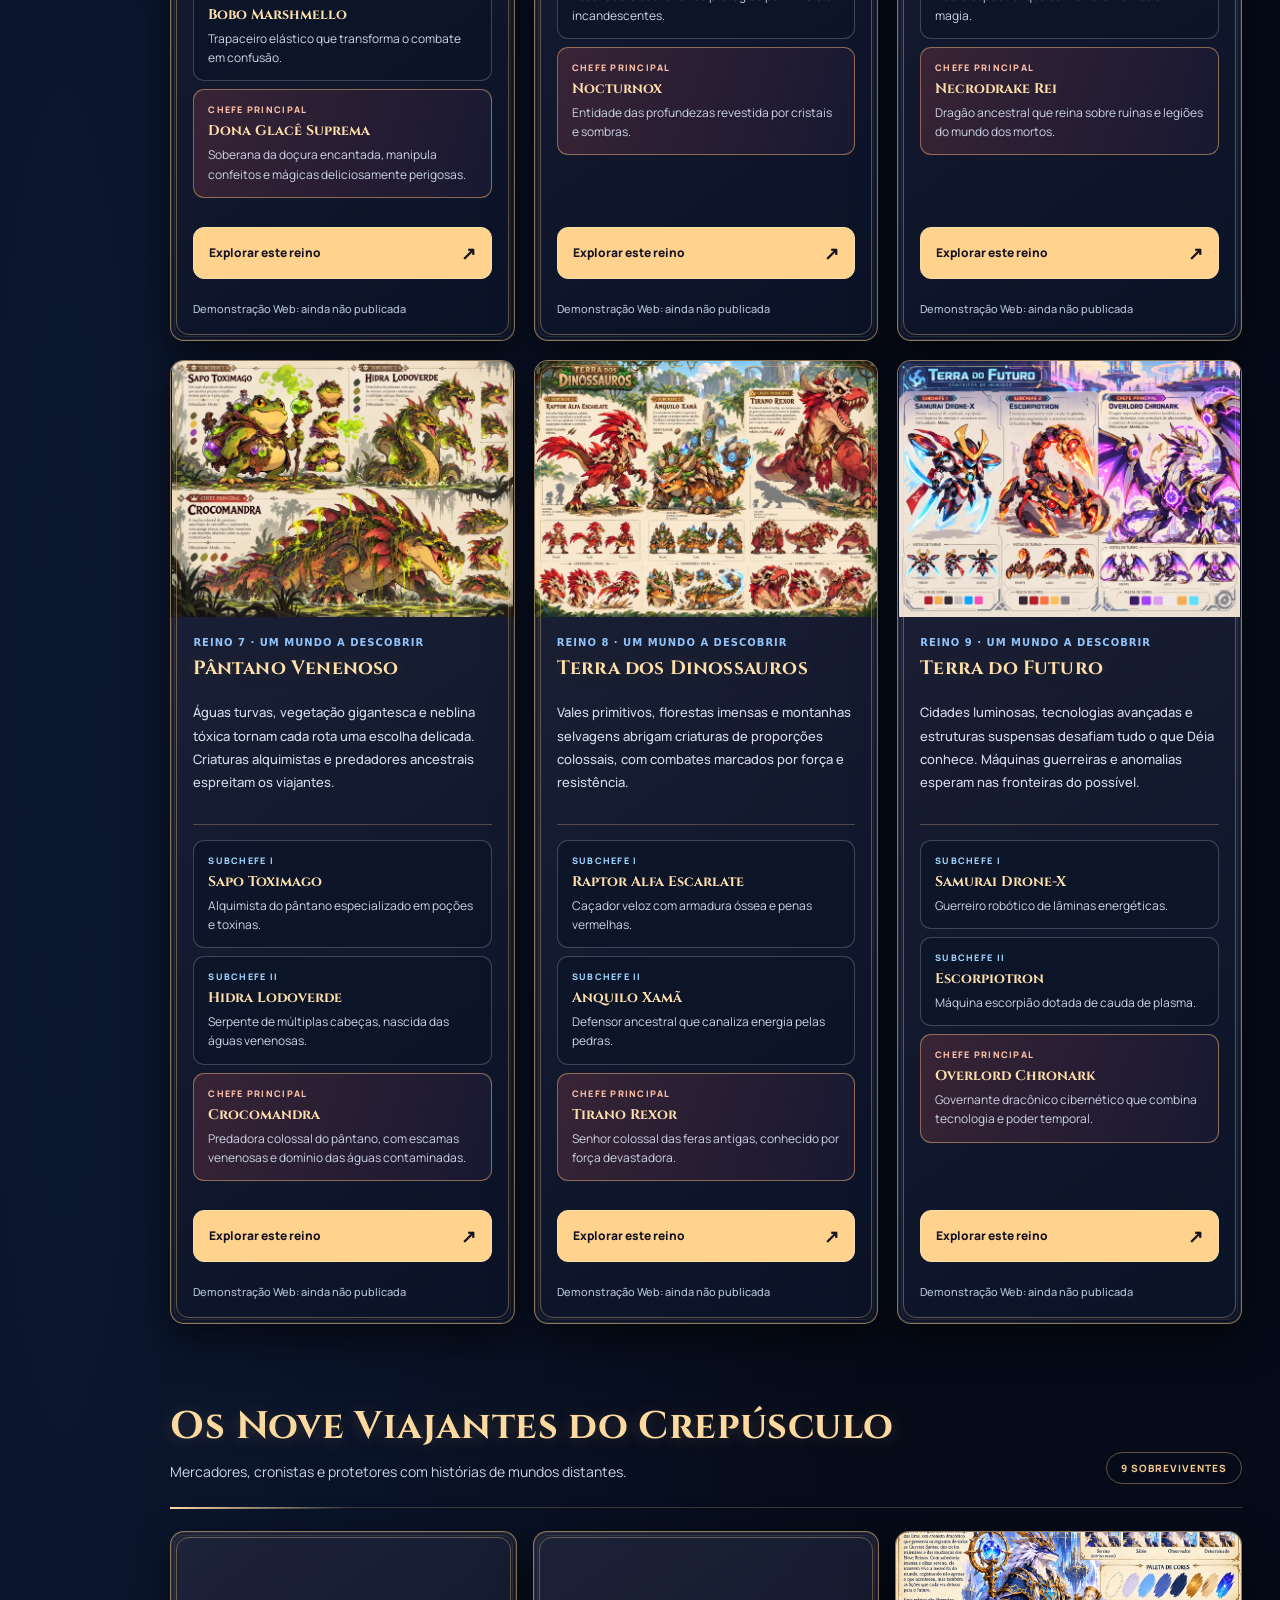
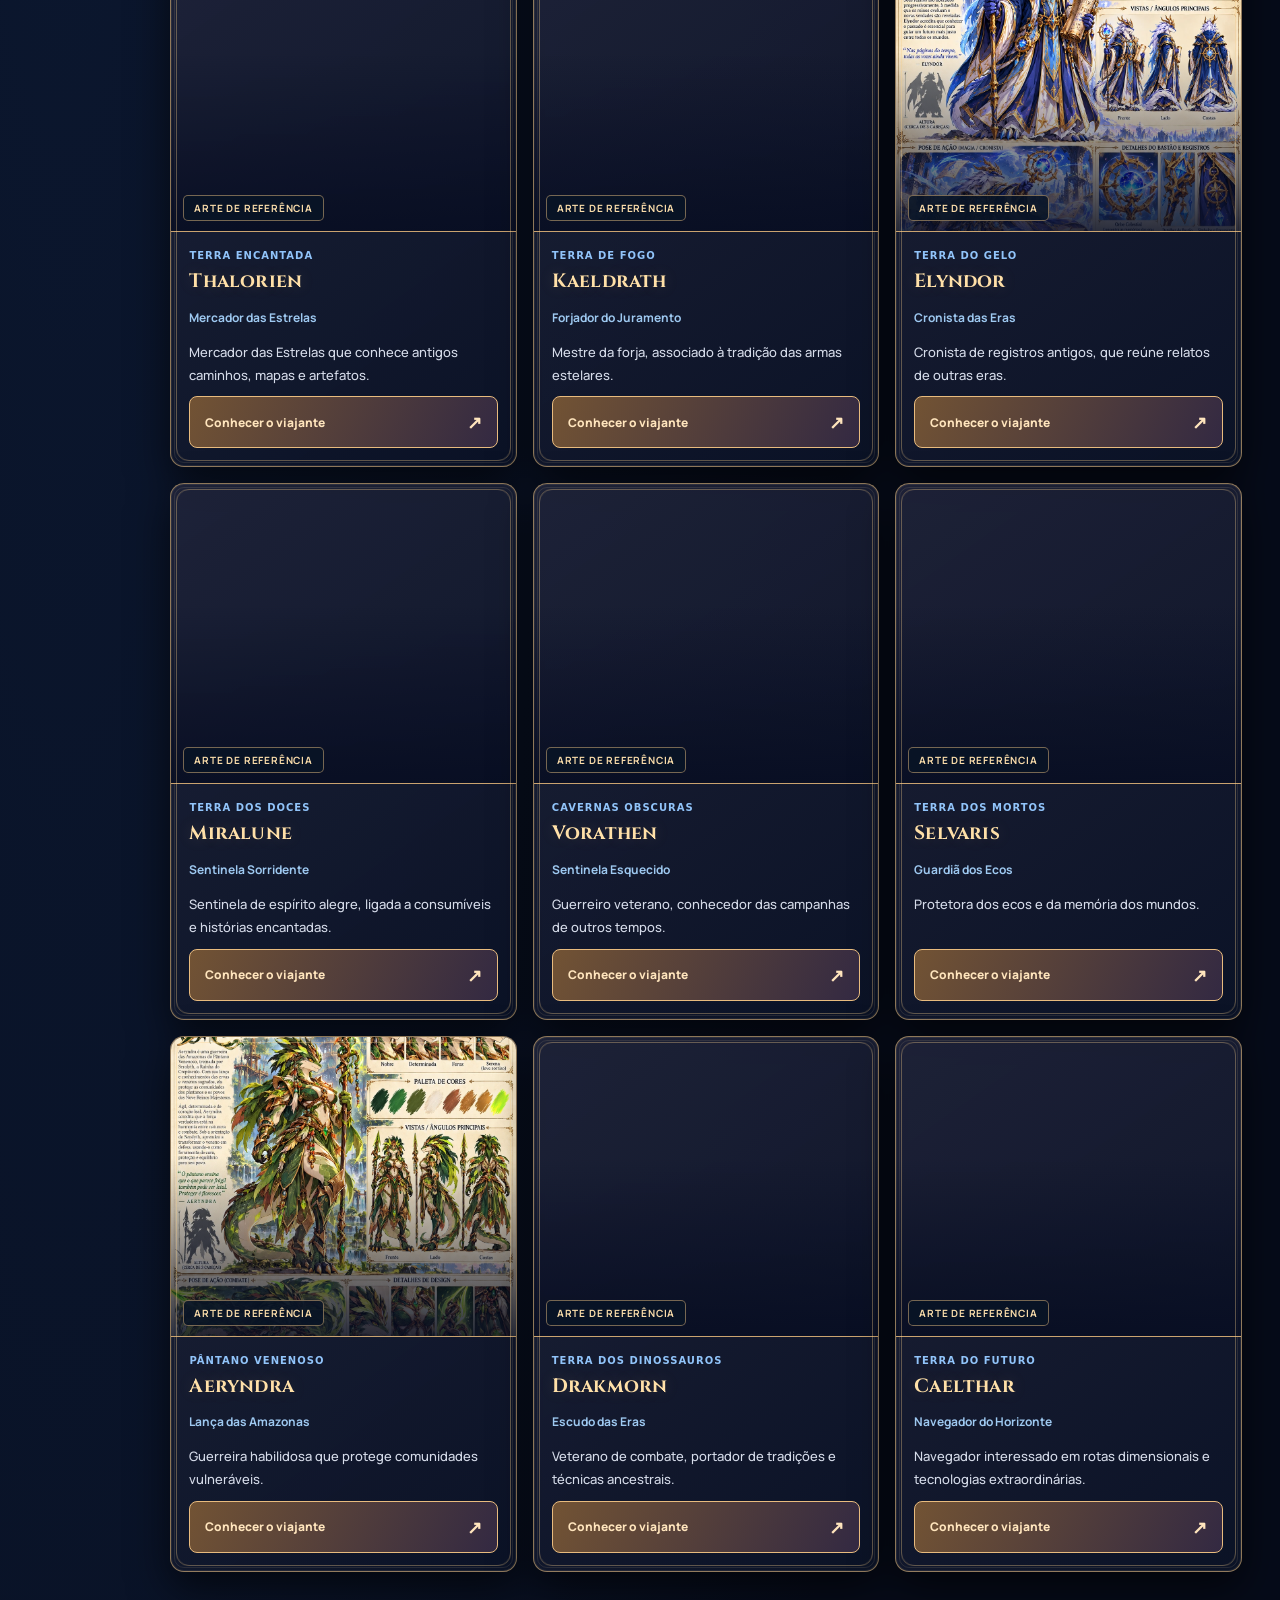
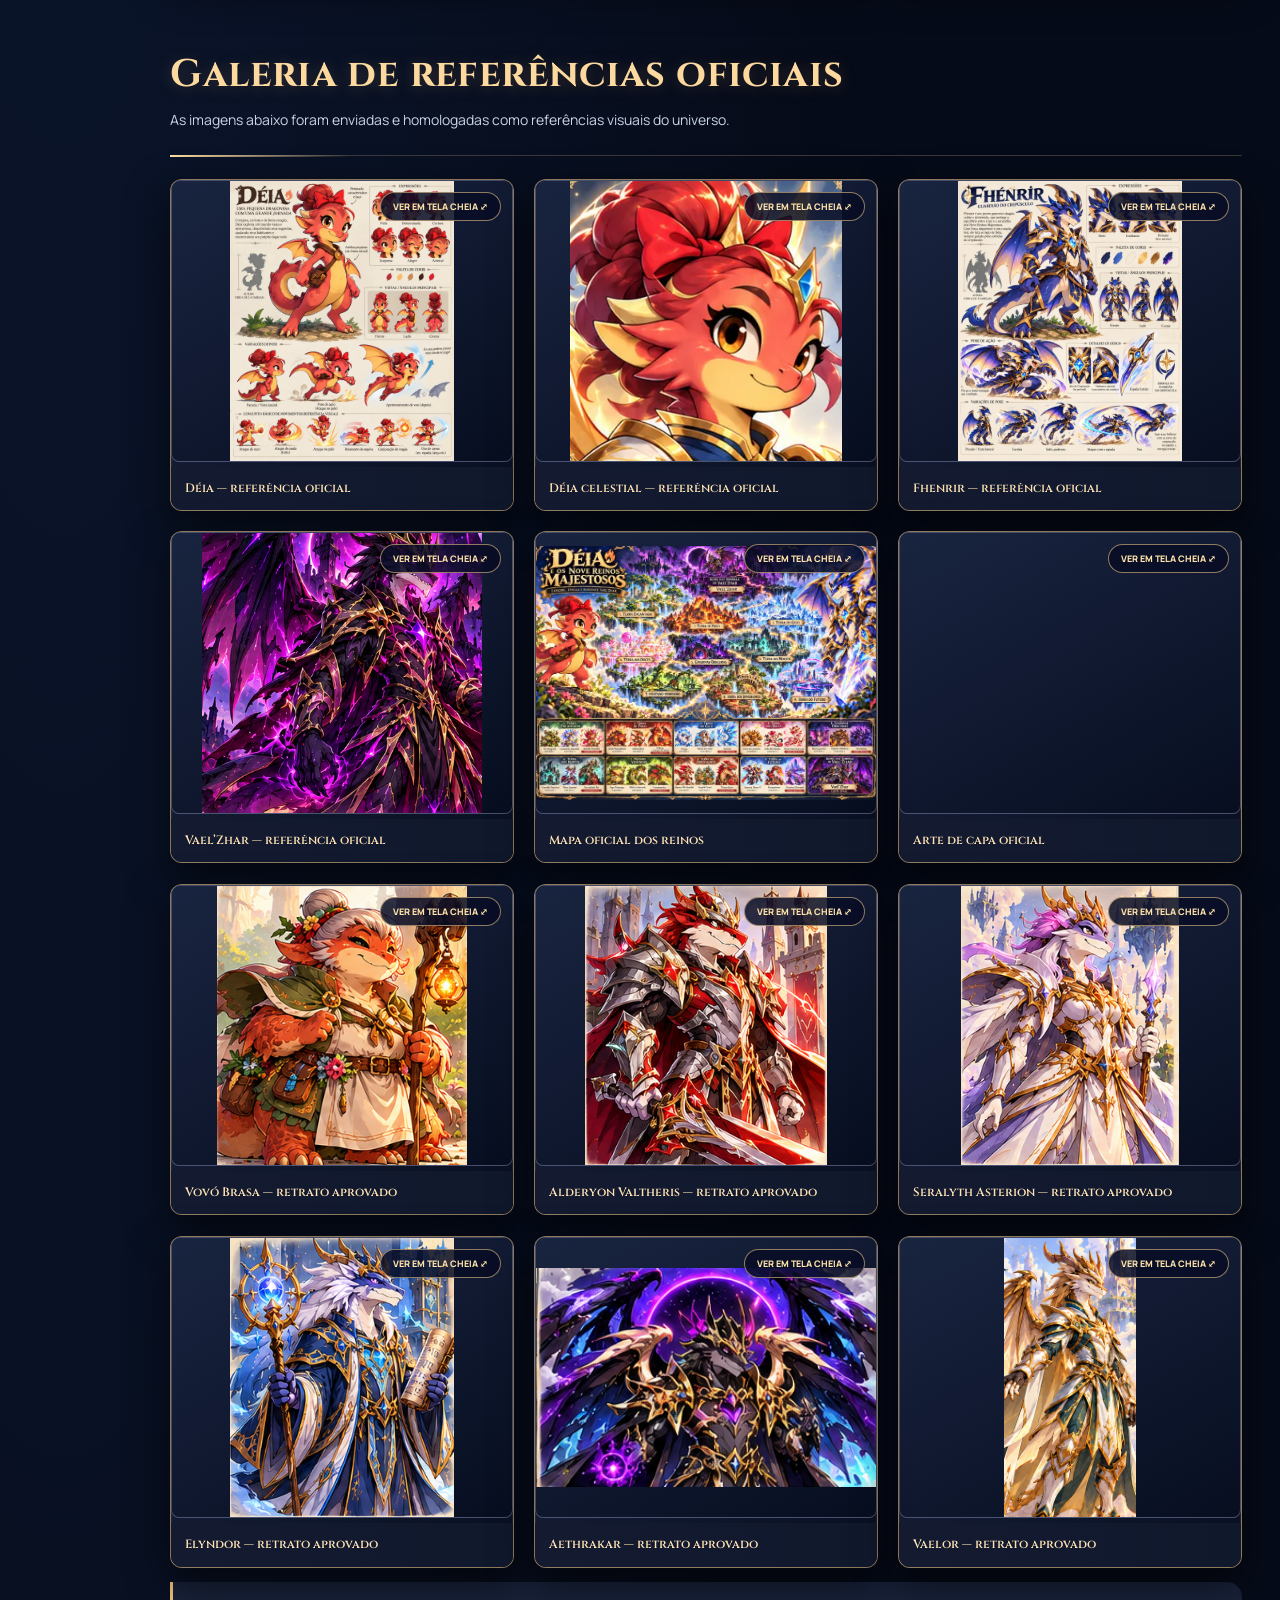
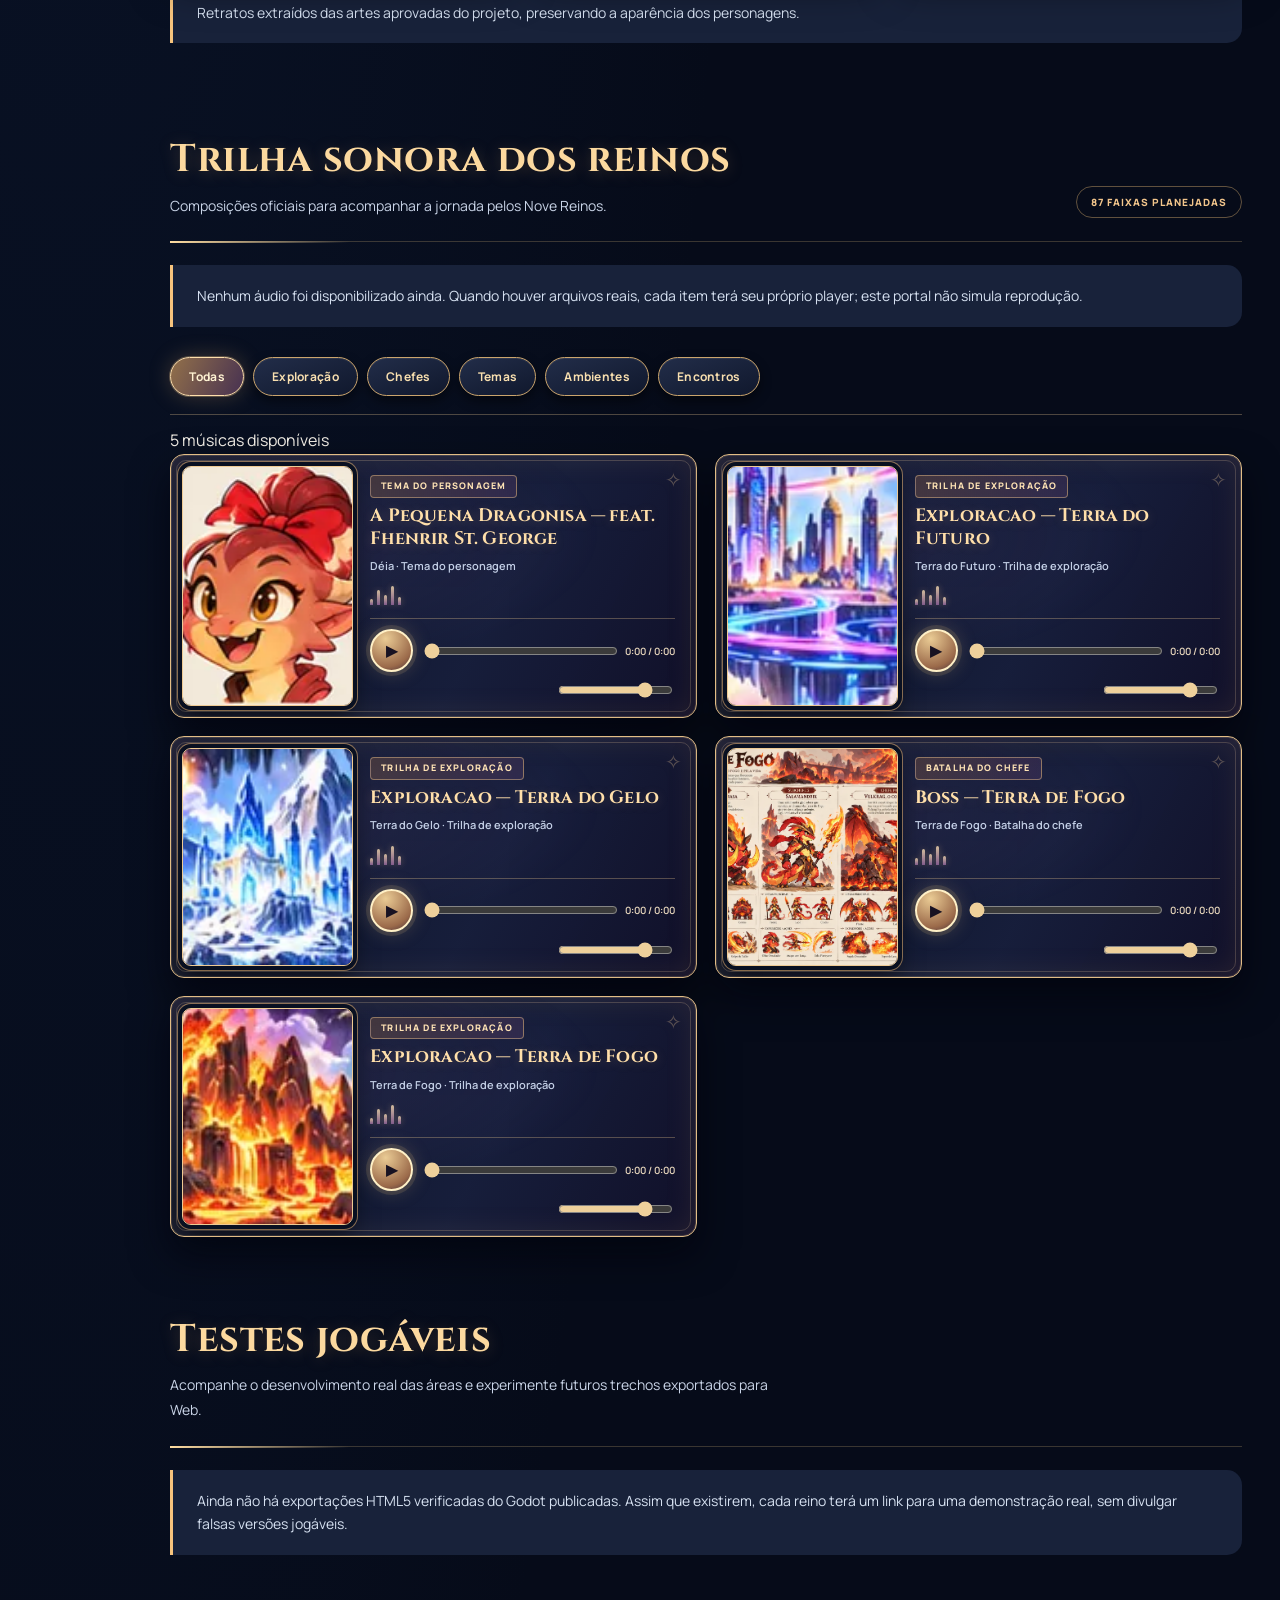
==== commit f9c4b6e4: "chore: publish protected nine-realm RPG catalog v13" ====
--- a/index.html
+++ b/index.html
@@ -15,4 +15,4 @@
 <section class="shell section" id="galeria"><div class="section-title"><div><h2>Galeria de referências oficiais</h2><p class="section-sub">As imagens abaixo foram enviadas e homologadas como referências visuais do universo.</p></div></div><div class="gallery"><figure><img class="" src="assets/img/deia.webp" alt="Déia — referência oficial" loading="lazy" decoding="async"><figcaption>Déia — referência oficial</figcaption></figure><figure><img class="" src="assets/img/personagens/deia-celestial-retrato-oficial.webp" alt="Déia celestial — referência oficial" loading="lazy" decoding="async"><figcaption>Déia celestial — referência oficial</figcaption></figure><figure><img class="" src="assets/img/fhenrir.webp" alt="Fhenrir — referência oficial" loading="lazy" decoding="async"><figcaption>Fhenrir — referência oficial</figcaption></figure><figure><img class="" src="assets/img/personagens/vaelzhar-aprovado.webp" alt="Vael’Zhar — referência oficial" loading="lazy" decoding="async"><figcaption>Vael’Zhar — referência oficial</figcaption></figure><figure><img class="" src="assets/img/map.webp" alt="Mapa oficial dos reinos" loading="lazy" decoding="async"><figcaption>Mapa oficial dos reinos</figcaption></figure><figure><img class="" src="assets/img/cover.webp" alt="Arte de capa oficial" loading="lazy" decoding="async"><figcaption>Arte de capa oficial</figcaption></figure><figure><img loading="lazy" src="assets/img/personagens/vovo-brasa-aprovada.webp" alt="Vovó Brasa — retrato aprovado"><figcaption>Vovó Brasa — retrato aprovado</figcaption></figure><figure><img loading="lazy" src="assets/img/personagens/alderyon-valtheris-aprovado.webp" alt="Alderyon Valtheris — retrato aprovado"><figcaption>Alderyon Valtheris — retrato aprovado</figcaption></figure><figure><img loading="lazy" src="assets/img/personagens/seralyth-asterion-aprovada.webp" alt="Seralyth Asterion — retrato aprovado"><figcaption>Seralyth Asterion — retrato aprovado</figcaption></figure><figure><img loading="lazy" src="assets/img/personagens/elyndor-aprovado.webp" alt="Elyndor — retrato aprovado"><figcaption>Elyndor — retrato aprovado</figcaption></figure><figure><img loading="lazy" src="assets/img/personagens/aethrakar-aprovado.webp" alt="Aethrakar — retrato aprovado"><figcaption>Aethrakar — retrato aprovado</figcaption></figure><figure><img loading="lazy" src="assets/img/personagens/vaelor-aprovado.webp" alt="Vaelor — retrato aprovado"><figcaption>Vaelor — retrato aprovado</figcaption></figure></div><p class="note">Retratos extraídos das artes aprovadas do projeto, preservando a aparência dos personagens.</p></section>
 <section class="shell section" id="musicas"><div class="section-title"><div><h2>Trilha sonora dos reinos</h2><p class="section-sub">Composições oficiais para acompanhar a jornada pelos Nove Reinos.</p></div><span class="pill">87 faixas planejadas</span></div><div class="note" style="margin-bottom:18px">Nenhum áudio foi disponibilizado ainda. Quando houver arquivos reais, cada item terá seu próprio player; este portal não simula reprodução.</div><div class="tracks" aria-live="polite"></div></section>
 <section class="shell section" id="testes"><div class="section-title"><div><h2>Testes jogáveis</h2><p class="section-sub">Acompanhe o desenvolvimento real das áreas e experimente futuros trechos exportados para Web.</p></div></div><div class="note">Ainda não há exportações HTML5 verificadas do Godot publicadas. Assim que existirem, cada reino terá um link para uma demonstração real, sem divulgar falsas versões jogáveis.</div></section>
-<section class="shell section" id="desenvolvimento"><div class="section-title"><div><h2>Diário de desenvolvimento</h2><p class="section-sub">Status técnico confirmado, separado do planejamento narrativo.</p></div></div><div class="profile"><h3>Habilidades em pausa</h3><p>02C.10 — integração de habilidades, pausada, execução não confirmada</p><p><strong>Engine:</strong> Godot 4.7.2</p><p><strong>Último commit reportado:</strong> <code>7966688efb9b275ba1a36957805966a7fd4c20e4</code></p><p><strong>Save:</strong> produção v3; ARCH-02B v4 isolado</p><p class="status">Publicação de demonstrações: pendente. Sem push para o repositório do jogo.</p></div></section></main><footer class="footer"><div class="shell">Déia e os Nove Reinos Majestosos · Portal público sem spoilers · Em desenvolvimento. Trilhas e demonstrações serão disponibilizadas somente quando existirem.<br>superstarcreator.online · <a href="admin/" rel="nofollow">Administração</a> · <span class="site-release-marker" title="Versão da interface publicada">Portal V35</span></div></footer><script src="assets/portal-v7.js?v=16.3" defer></script><script src="assets/codex-v82.js?v=35" defer></script><script src="assets/media-guard.js" defer></script><script src="assets/polish-v12.js?v=16.3" defer></script><script src="assets/hero-v13.js" defer></script><script src="assets/sound-experience-v25.js?v=26" defer></script><script src="assets/gallery-v16.js?v=35" defer></script><script src="assets/image-health-v167.js?v=20261030-r2" defer></script><script src="assets/realm-viewer-v18.js?v=35" defer></script><script src="assets/video-feature-v24.js?v=24" defer></script><script src="assets/guardians-cards-v28.js?v=32" defer></script><script src="assets/world-hub-v1.js?v=12" defer></script><script src="assets/zoom-pan-v1.js?v=2" defer></script></body></html>+<section class="shell section" id="desenvolvimento"><div class="section-title"><div><h2>Diário de desenvolvimento</h2><p class="section-sub">Status técnico confirmado, separado do planejamento narrativo.</p></div></div><div class="profile"><h3>Habilidades em pausa</h3><p>02C.10 — integração de habilidades, pausada, execução não confirmada</p><p><strong>Engine:</strong> Godot 4.7.2</p><p><strong>Último commit reportado:</strong> <code>7966688efb9b275ba1a36957805966a7fd4c20e4</code></p><p><strong>Save:</strong> produção v3; ARCH-02B v4 isolado</p><p class="status">Publicação de demonstrações: pendente. Sem push para o repositório do jogo.</p></div></section></main><footer class="footer"><div class="shell">Déia e os Nove Reinos Majestosos · Portal público sem spoilers · Em desenvolvimento. Trilhas e demonstrações serão disponibilizadas somente quando existirem.<br>superstarcreator.online · <a href="admin/" rel="nofollow">Administração</a> · <span class="site-release-marker" title="Versão da interface publicada">Portal V35</span></div></footer><script src="assets/portal-v7.js?v=16.3" defer></script><script src="assets/codex-v82.js?v=35" defer></script><script src="assets/media-guard.js" defer></script><script src="assets/polish-v12.js?v=16.3" defer></script><script src="assets/hero-v13.js" defer></script><script src="assets/sound-experience-v25.js?v=26" defer></script><script src="assets/gallery-v16.js?v=35" defer></script><script src="assets/image-health-v167.js?v=20261030-r2" defer></script><script src="assets/realm-viewer-v18.js?v=35" defer></script><script src="assets/video-feature-v24.js?v=24" defer></script><script src="assets/guardians-cards-v28.js?v=32" defer></script><script src="assets/world-hub-v1.js?v=13" defer></script><script src="assets/zoom-pan-v1.js?v=2" defer></script></body></html>
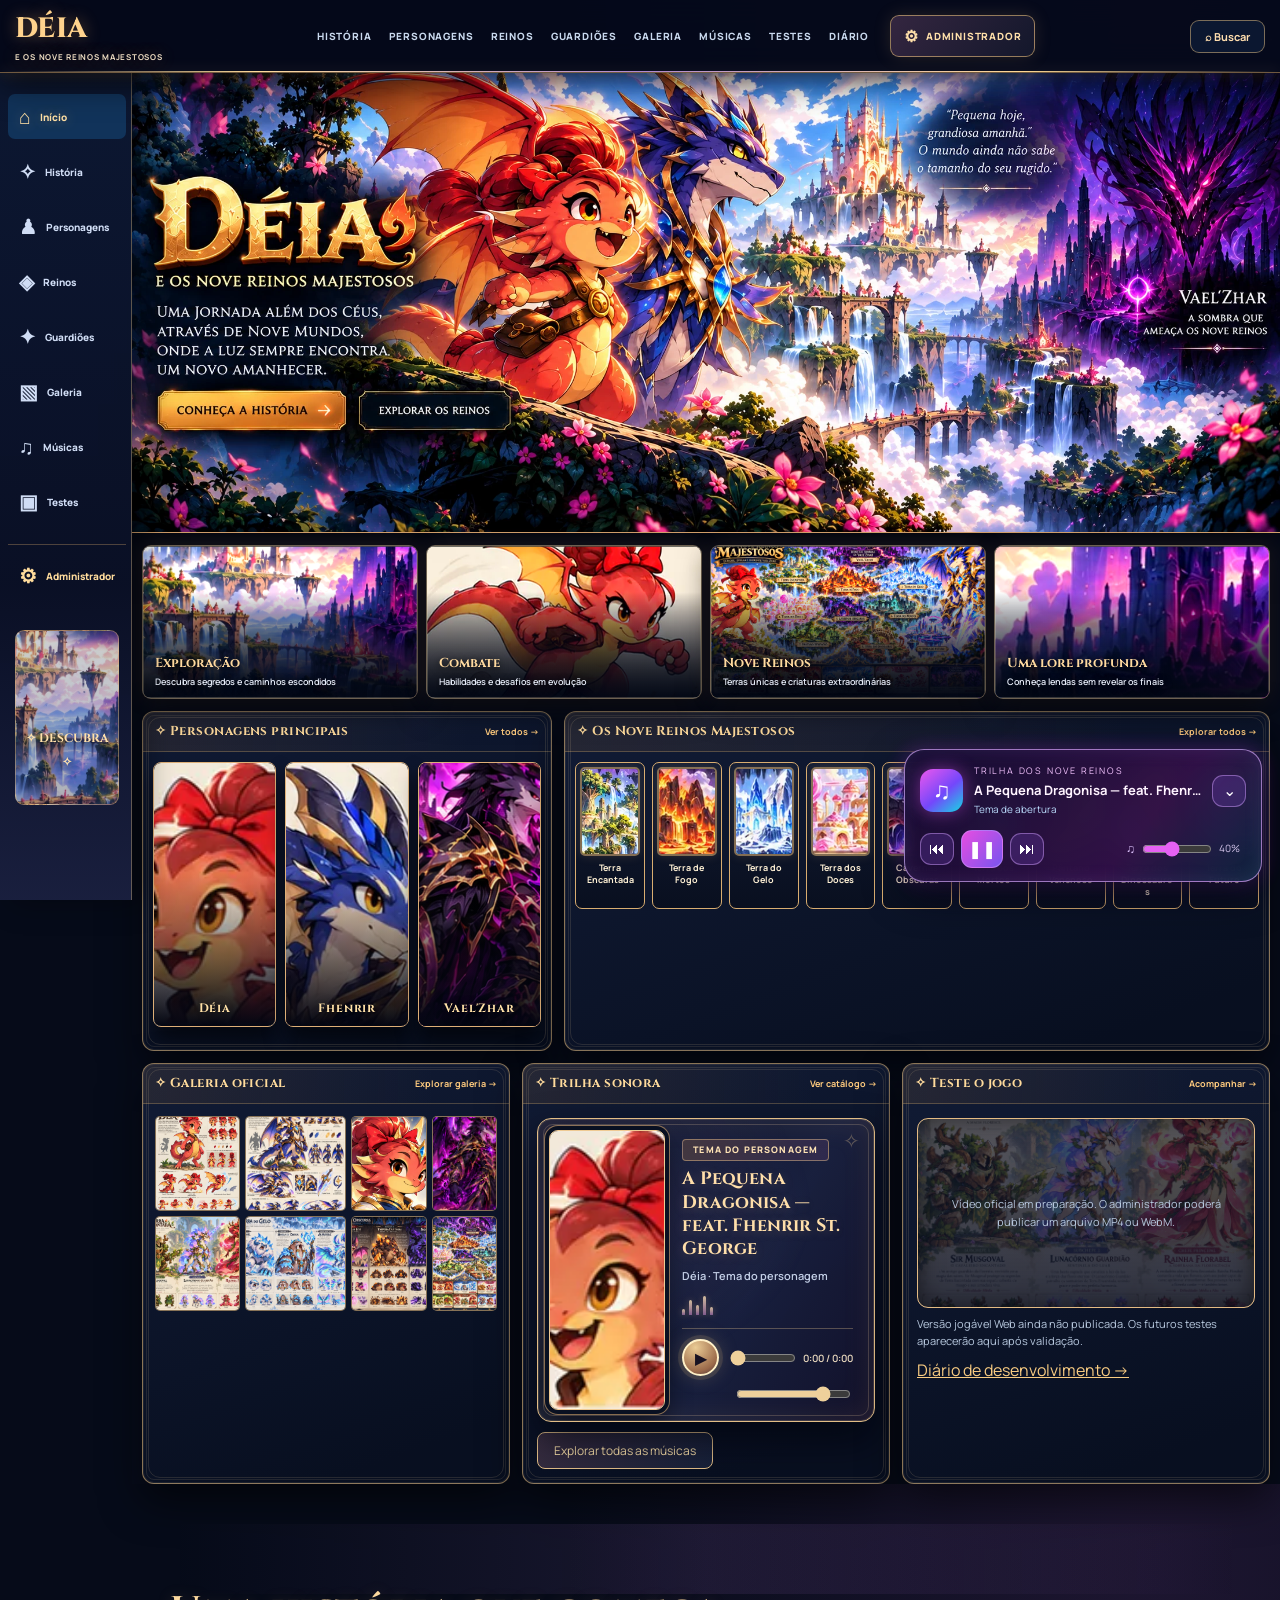
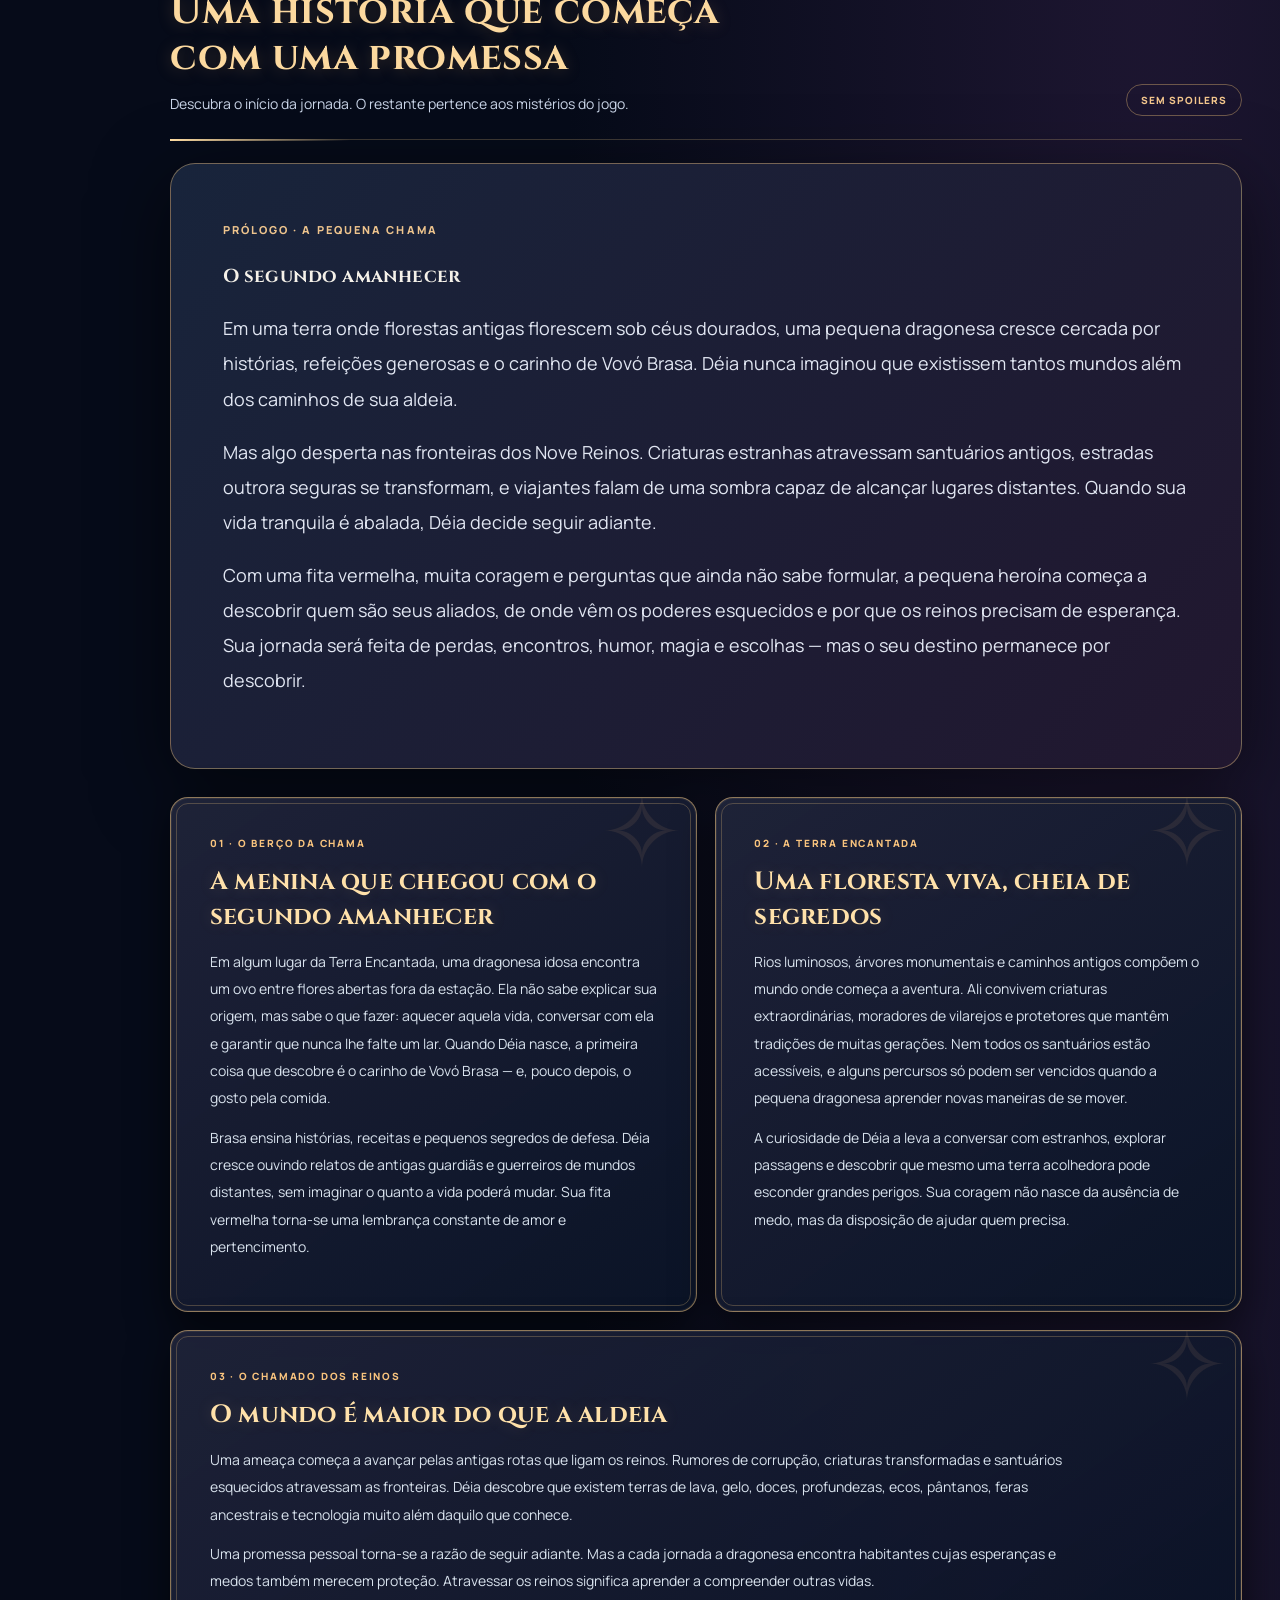
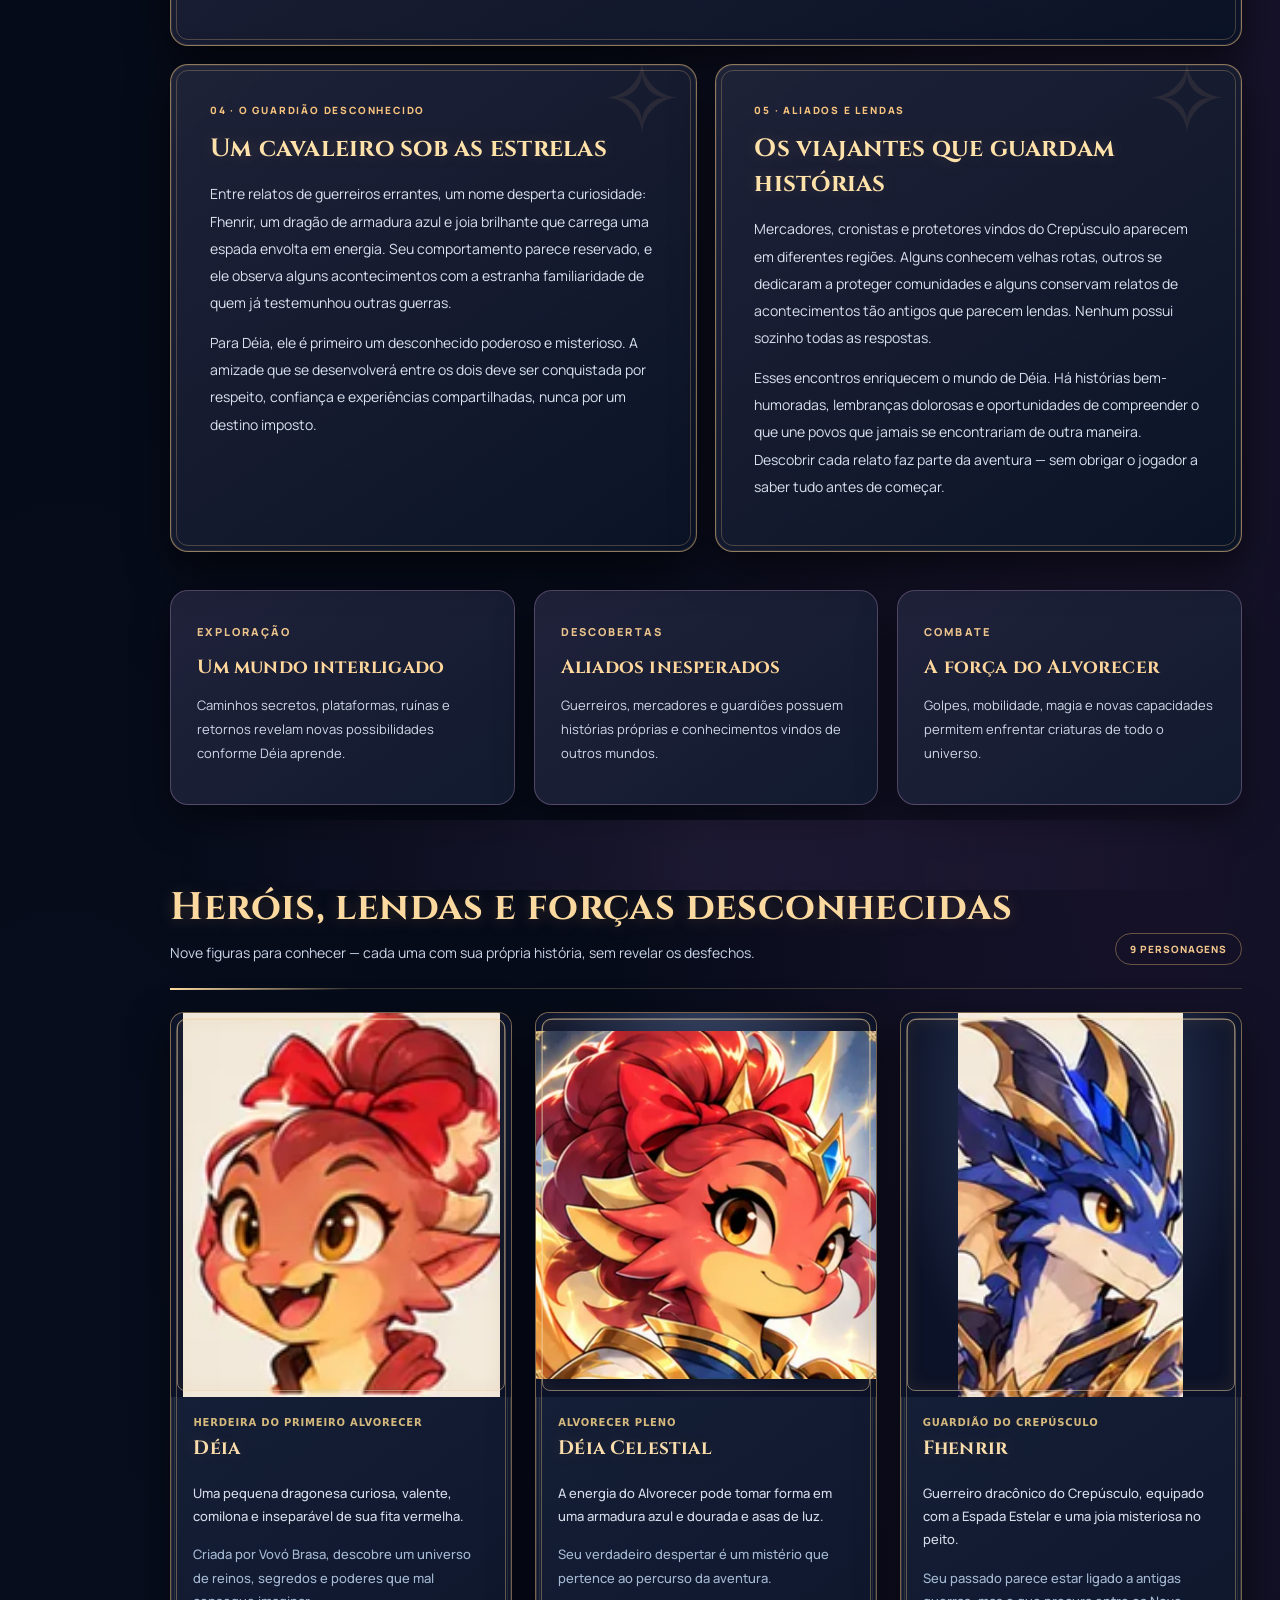
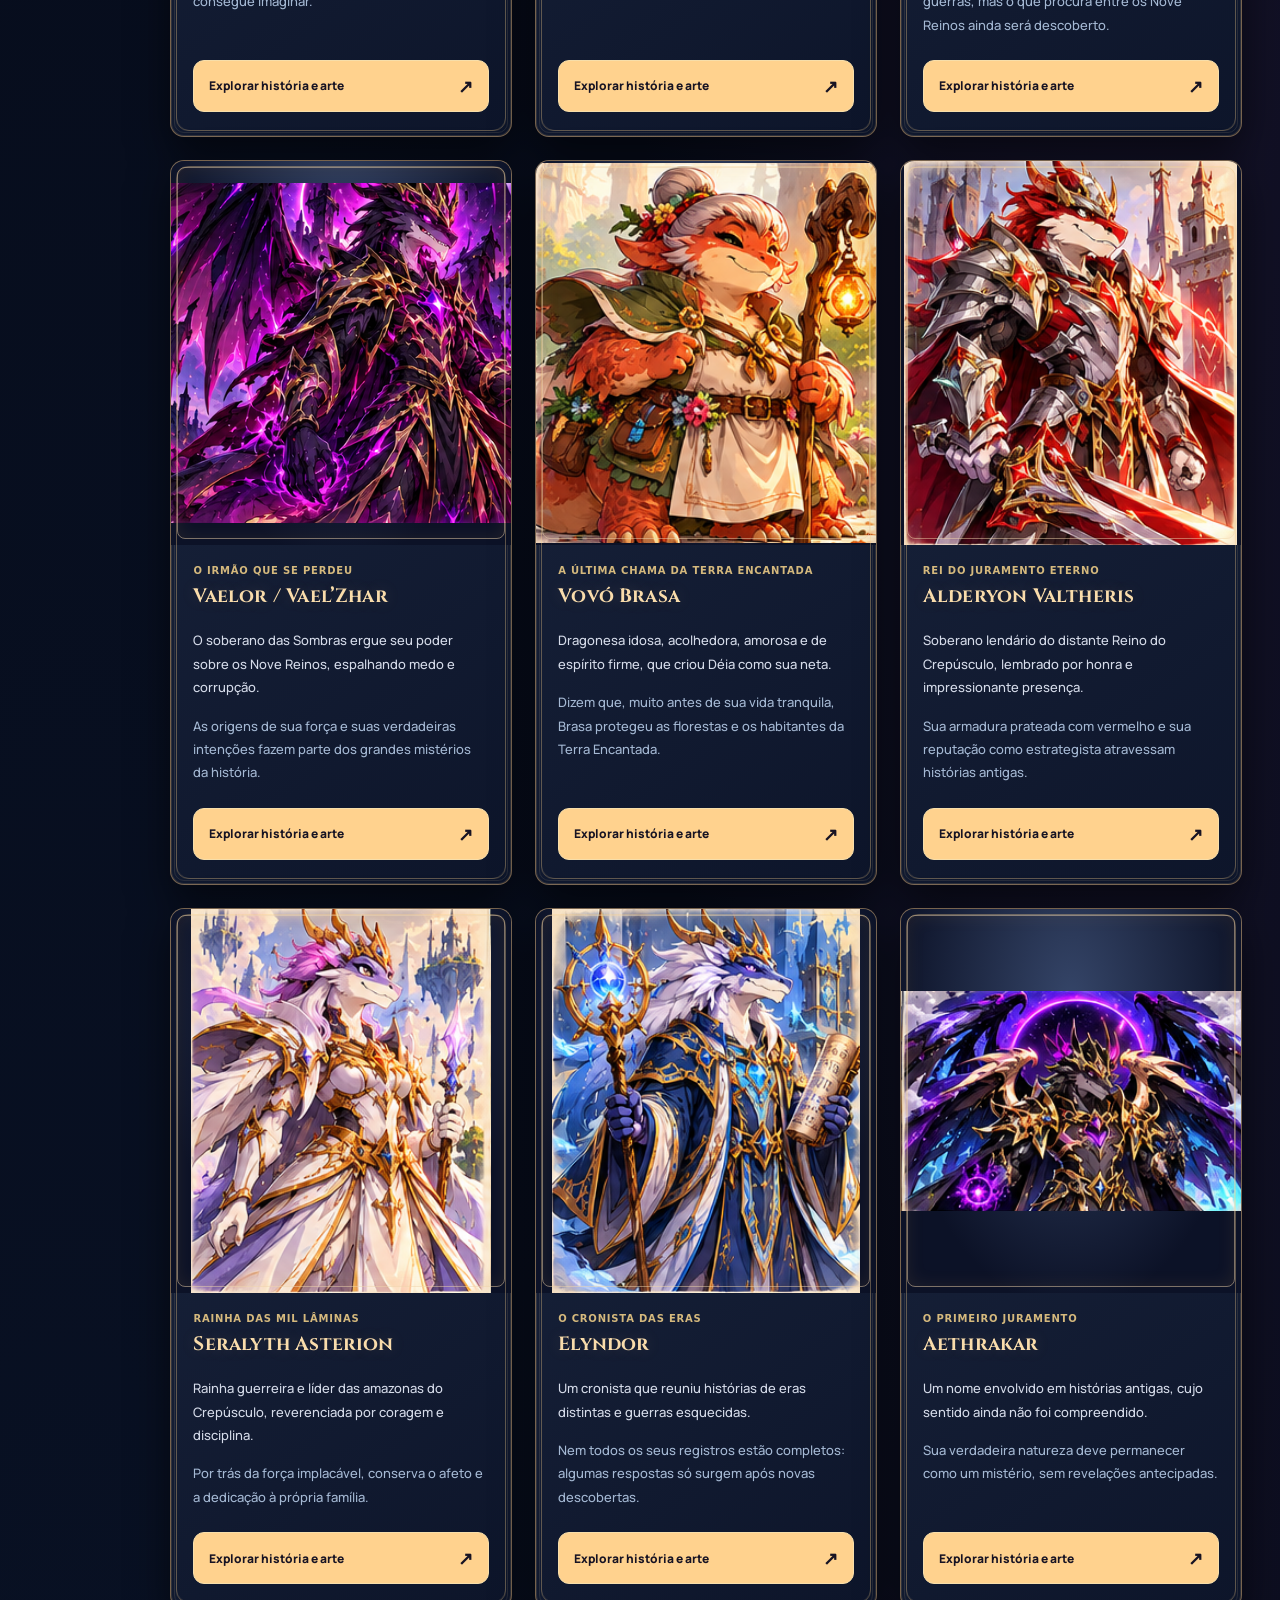
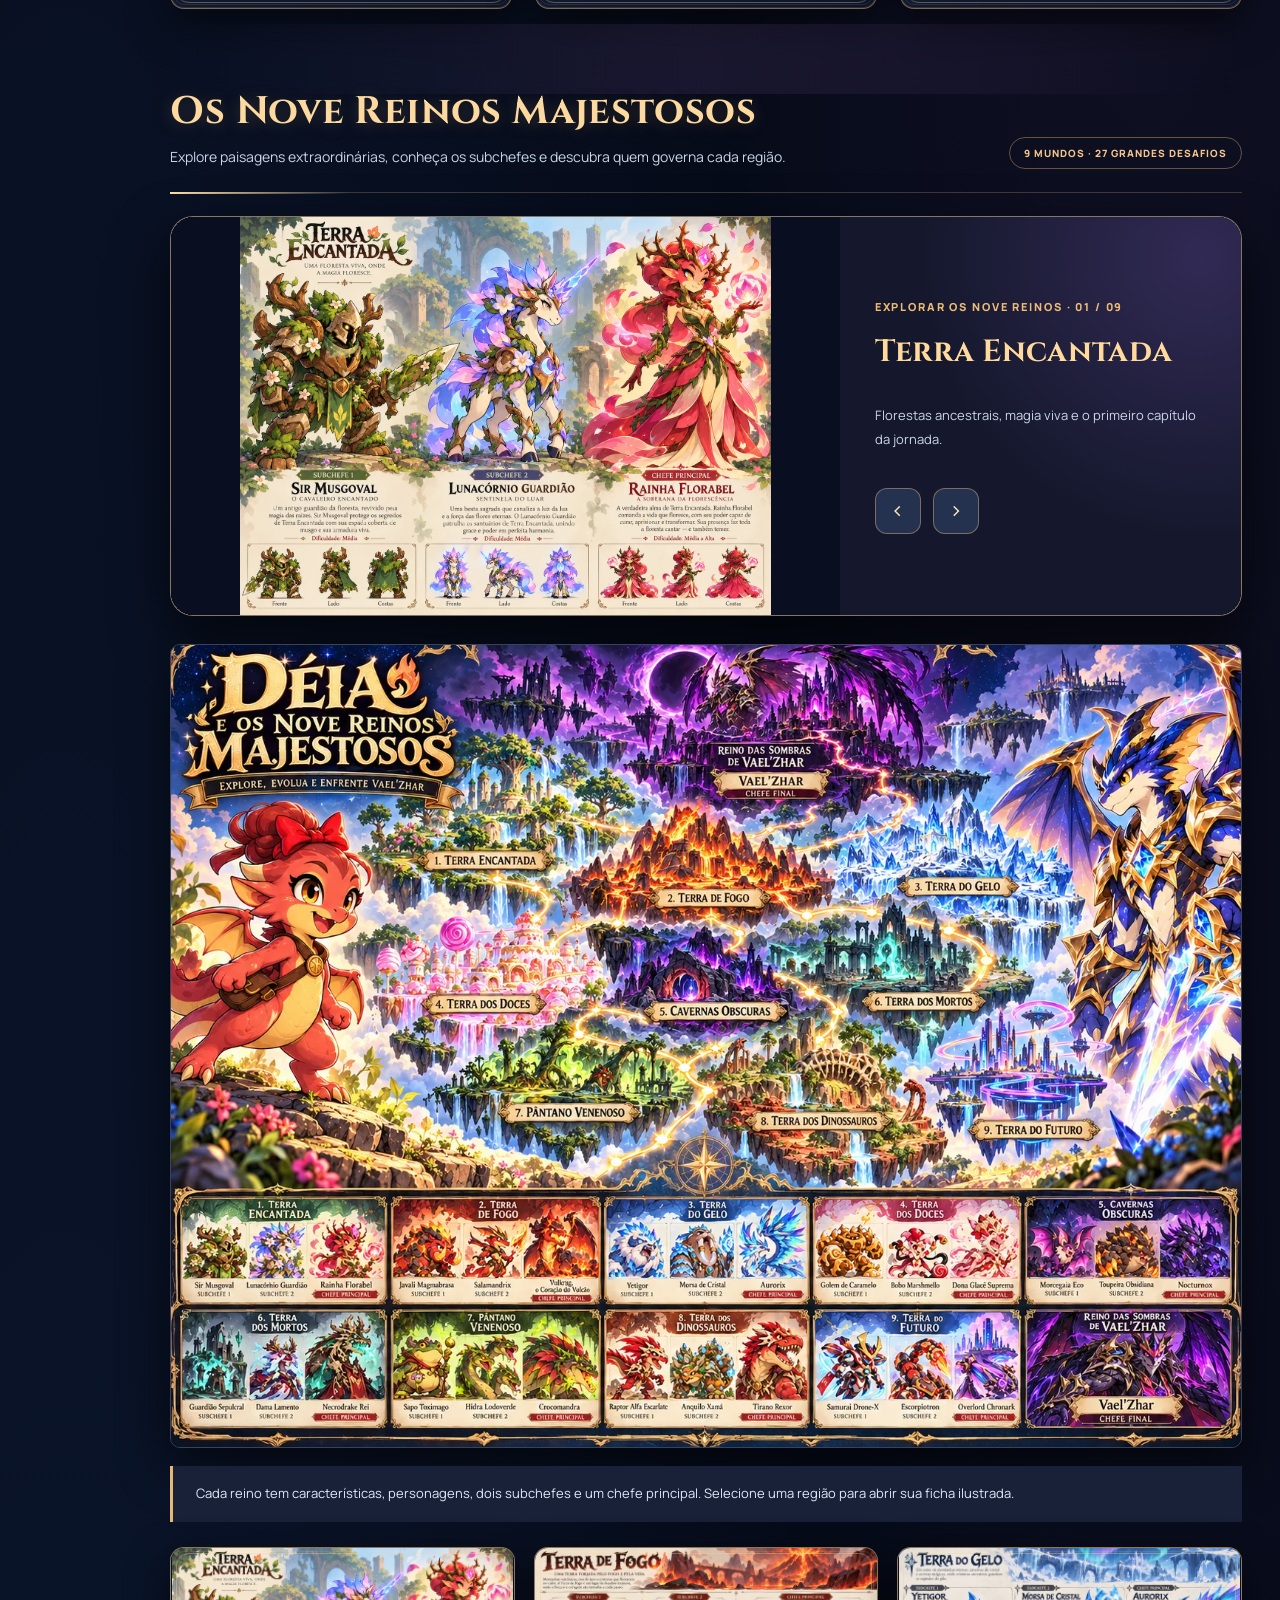
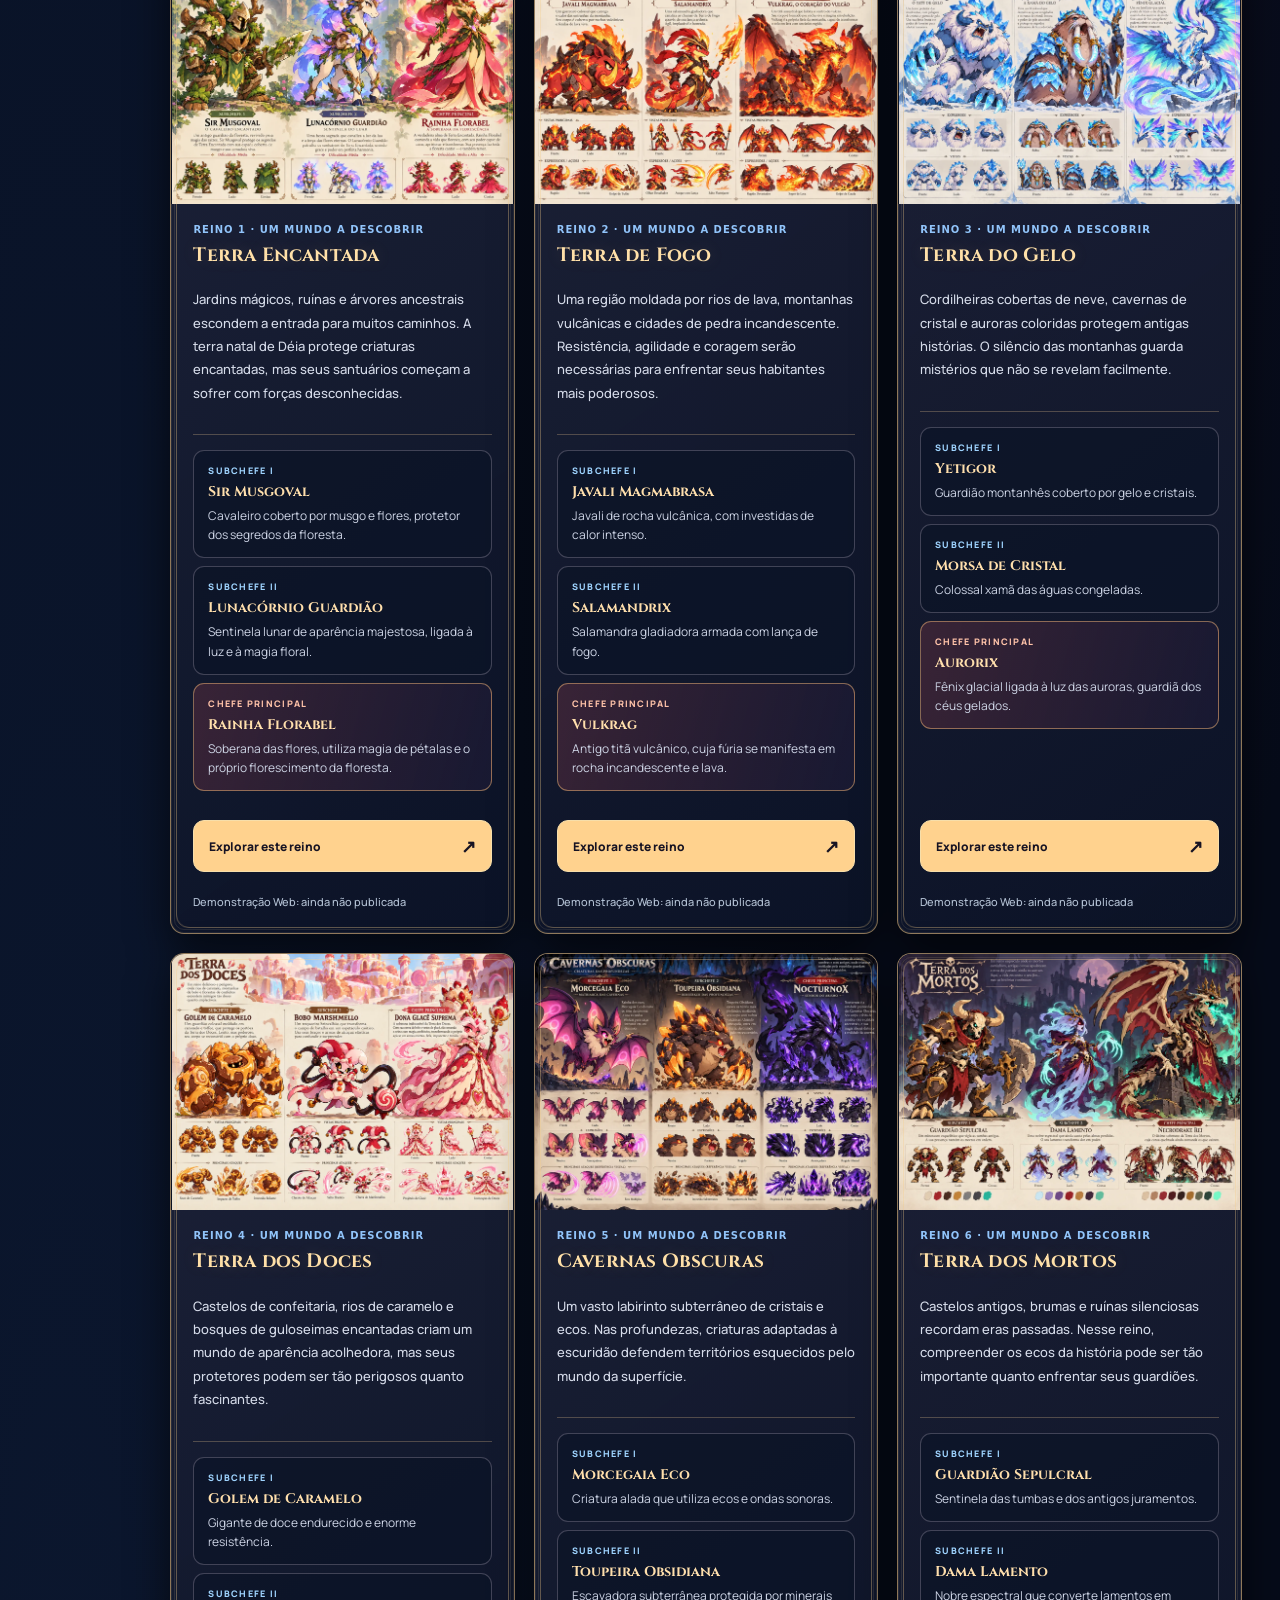
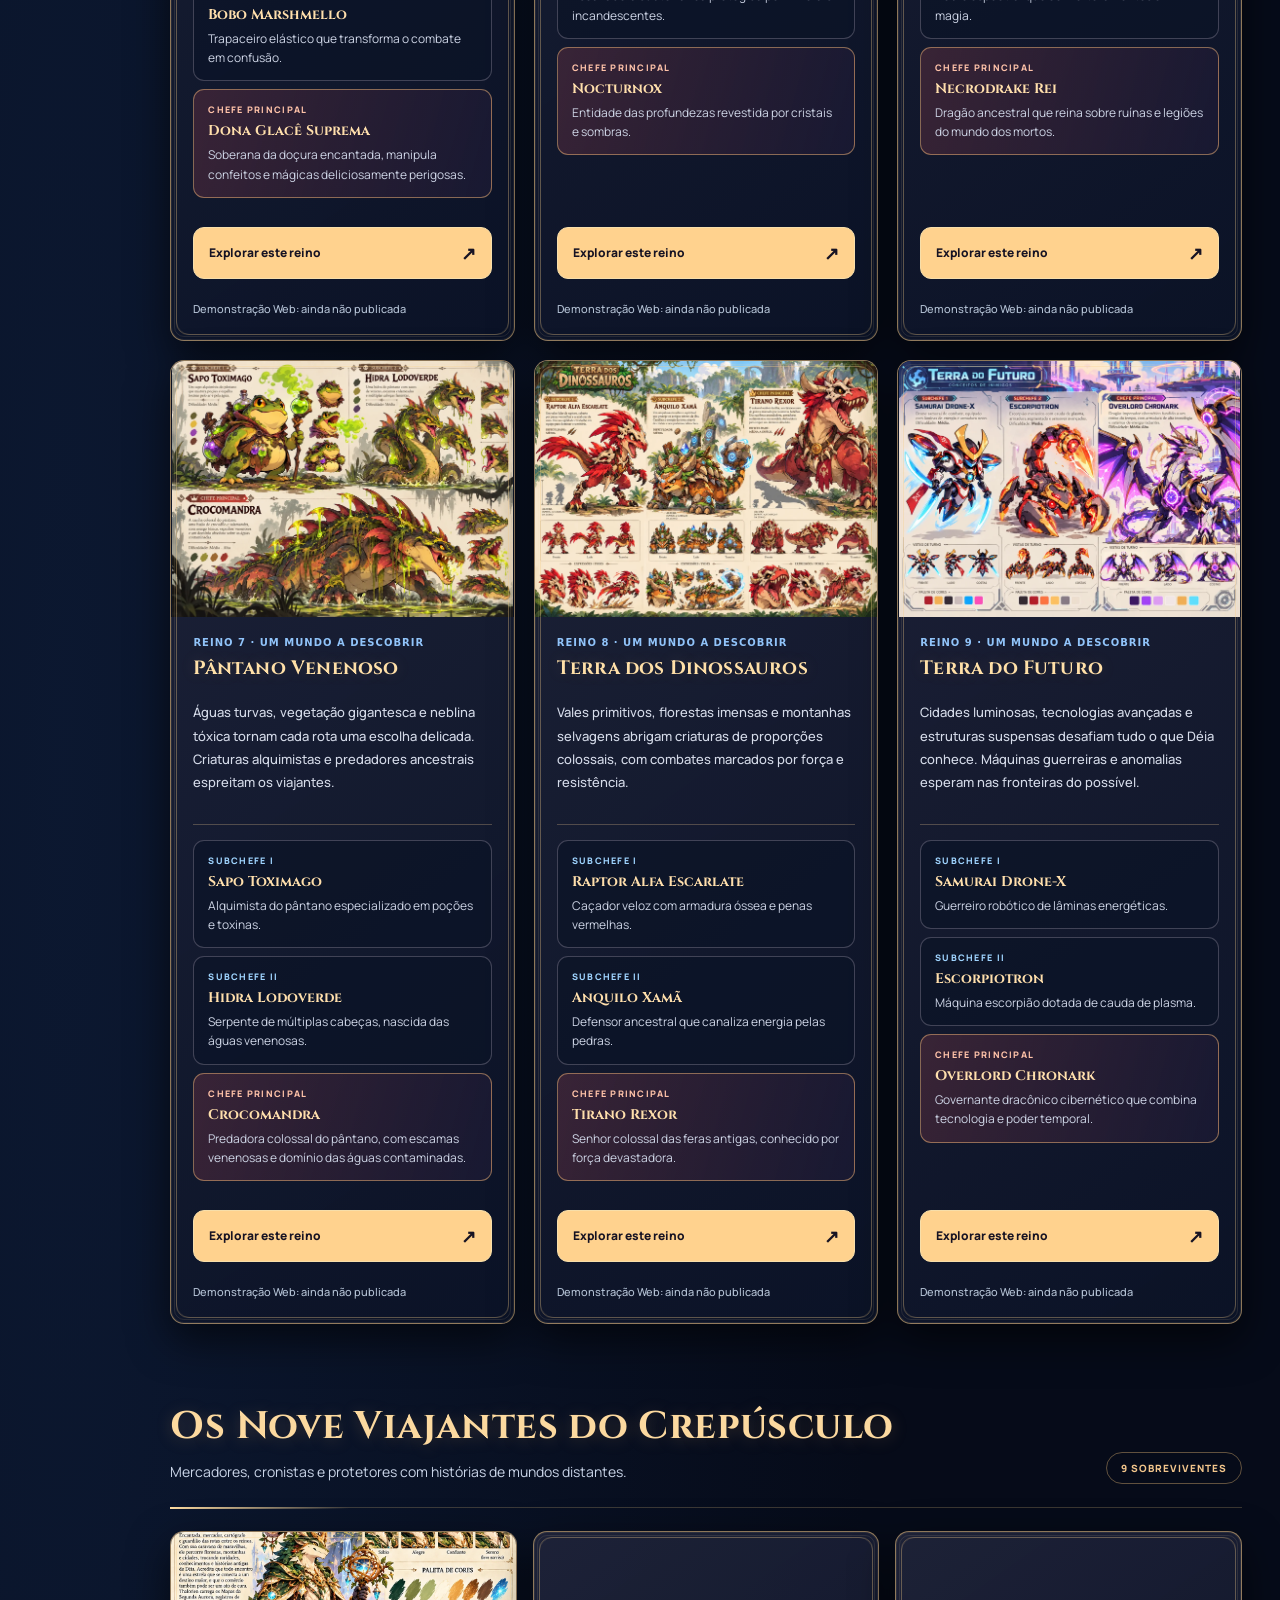
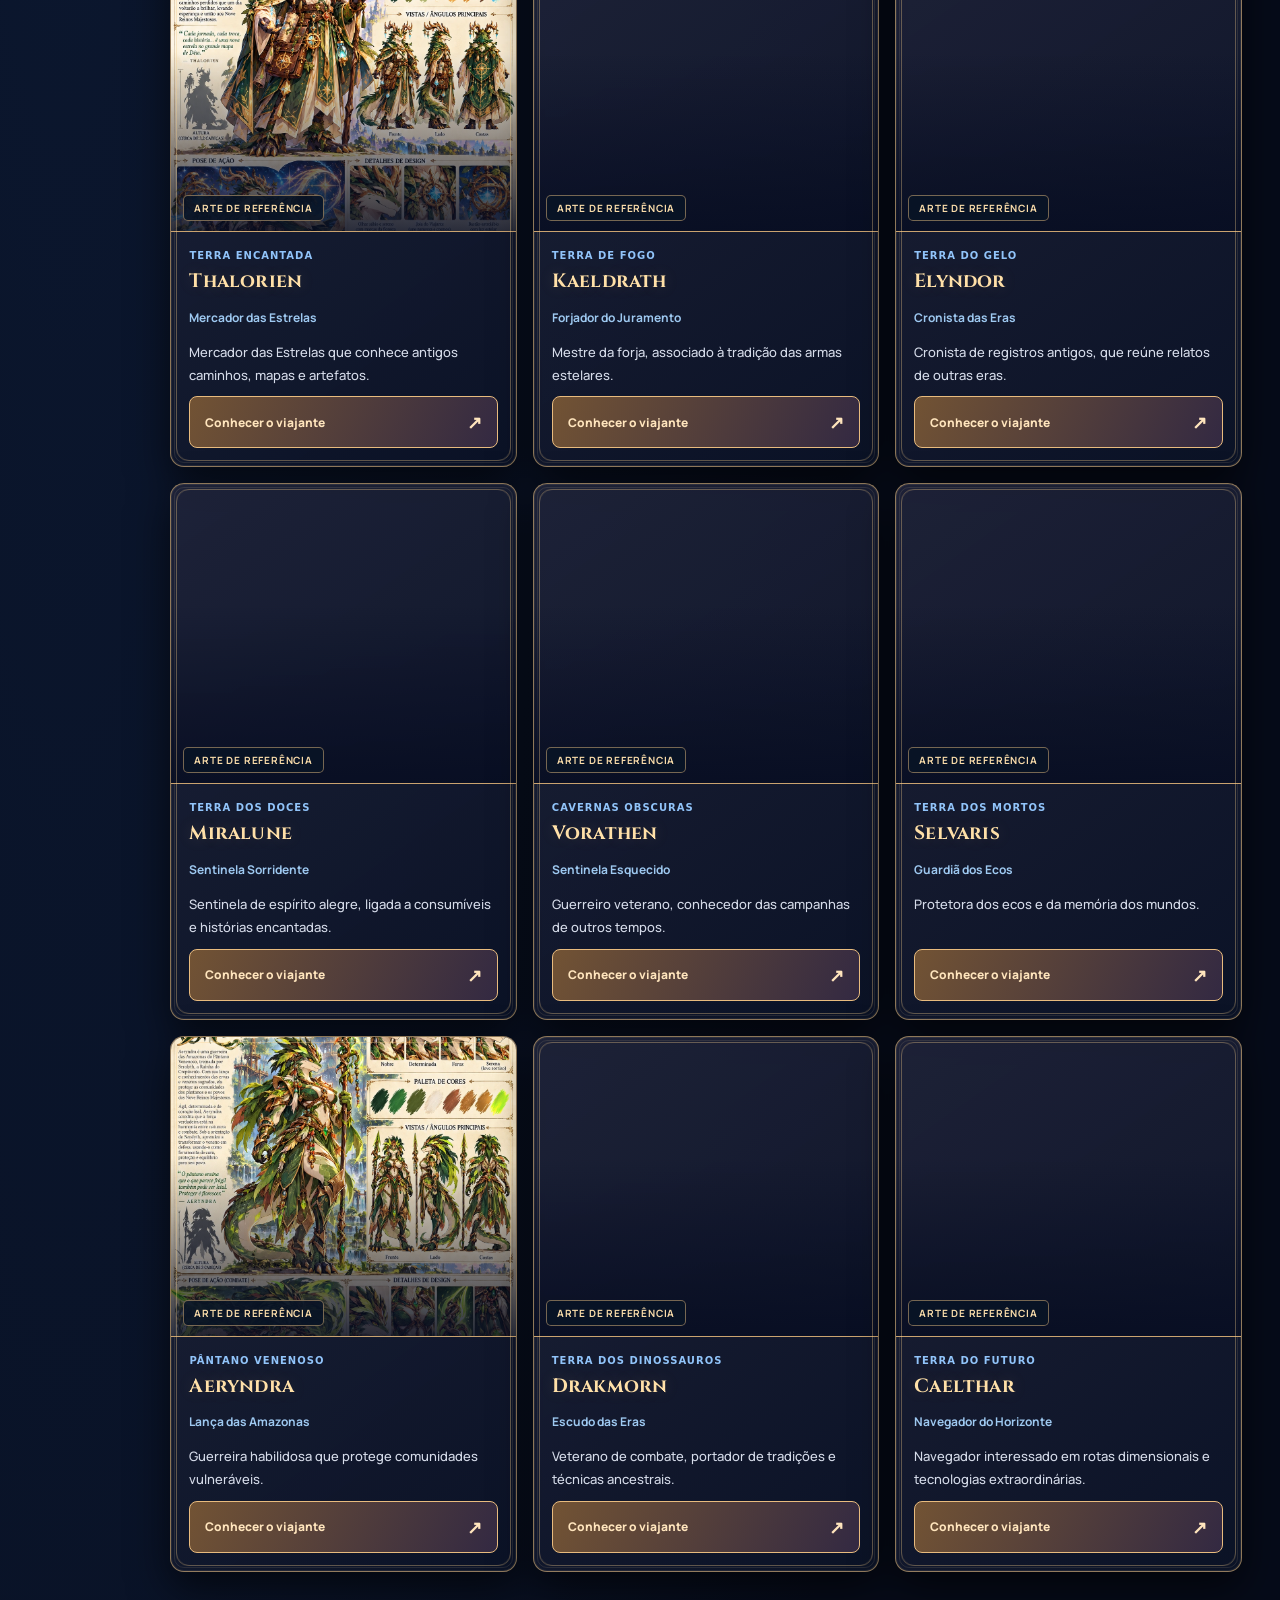
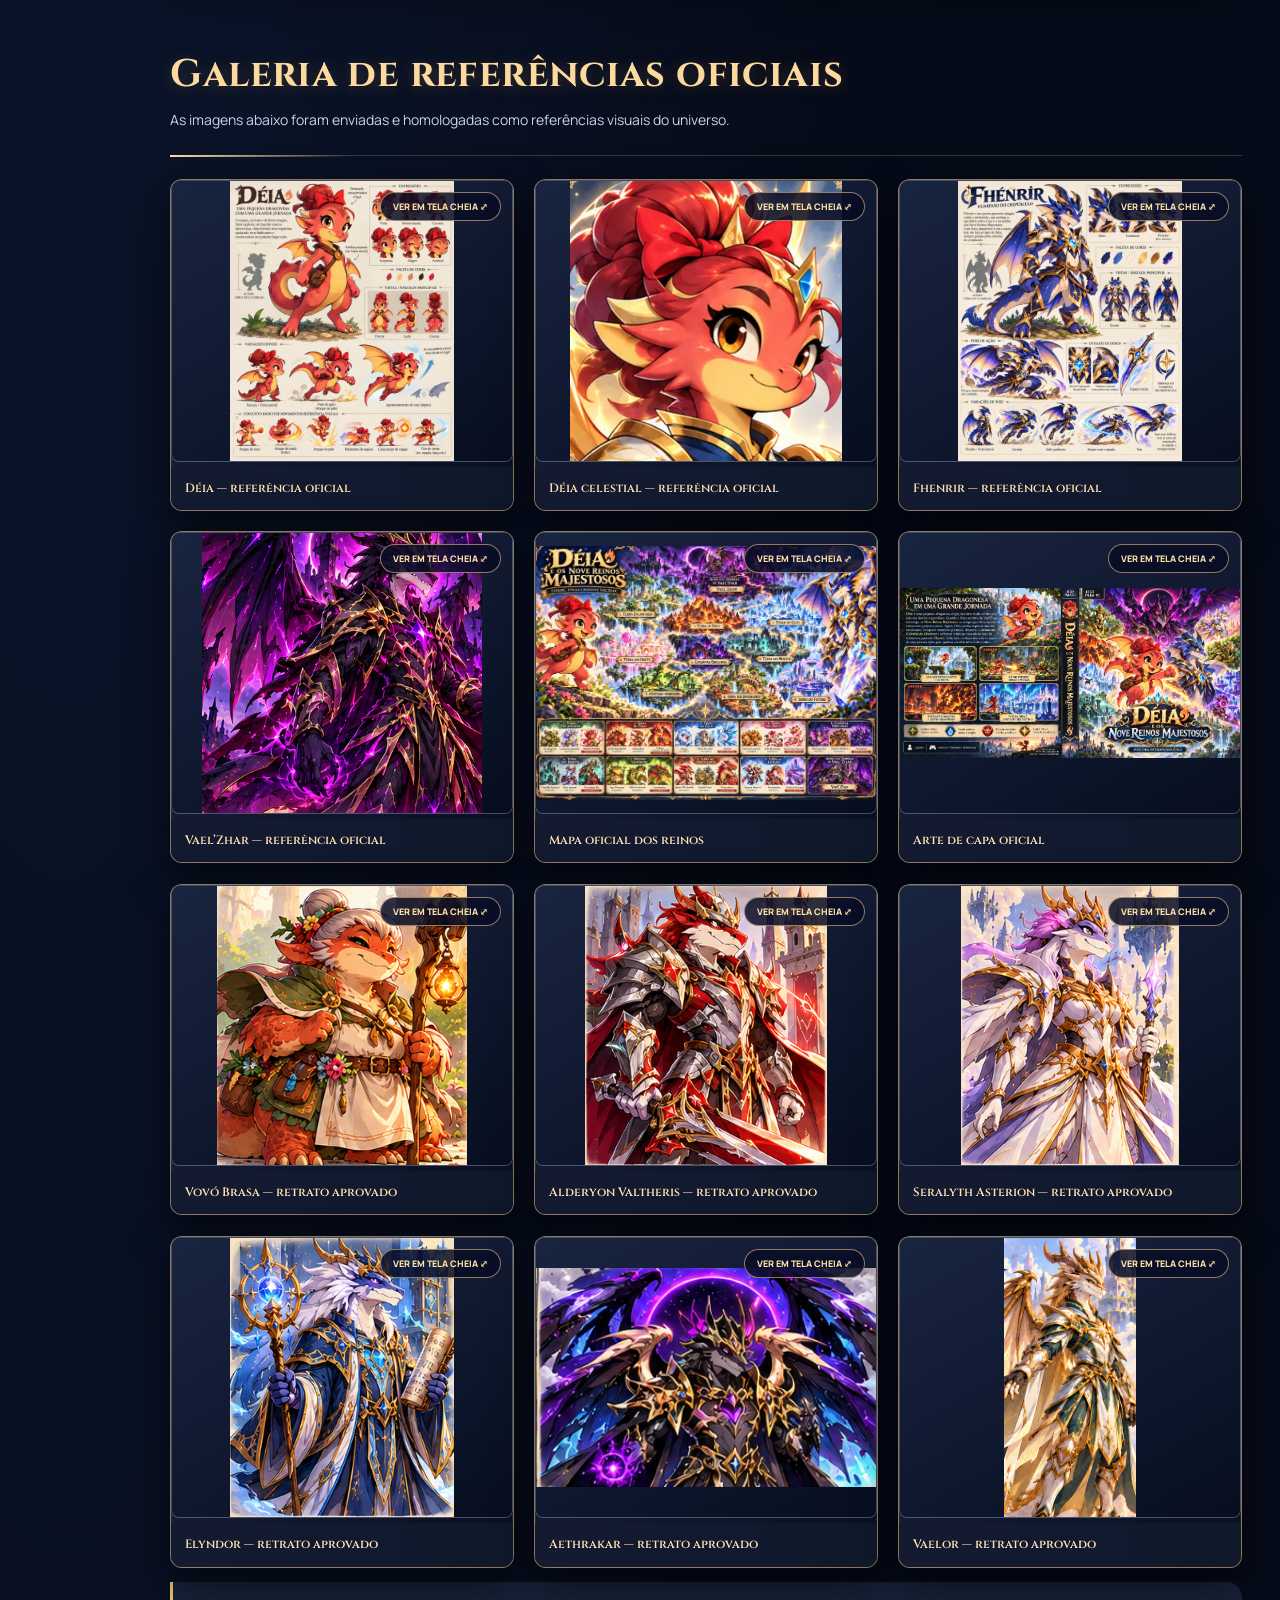
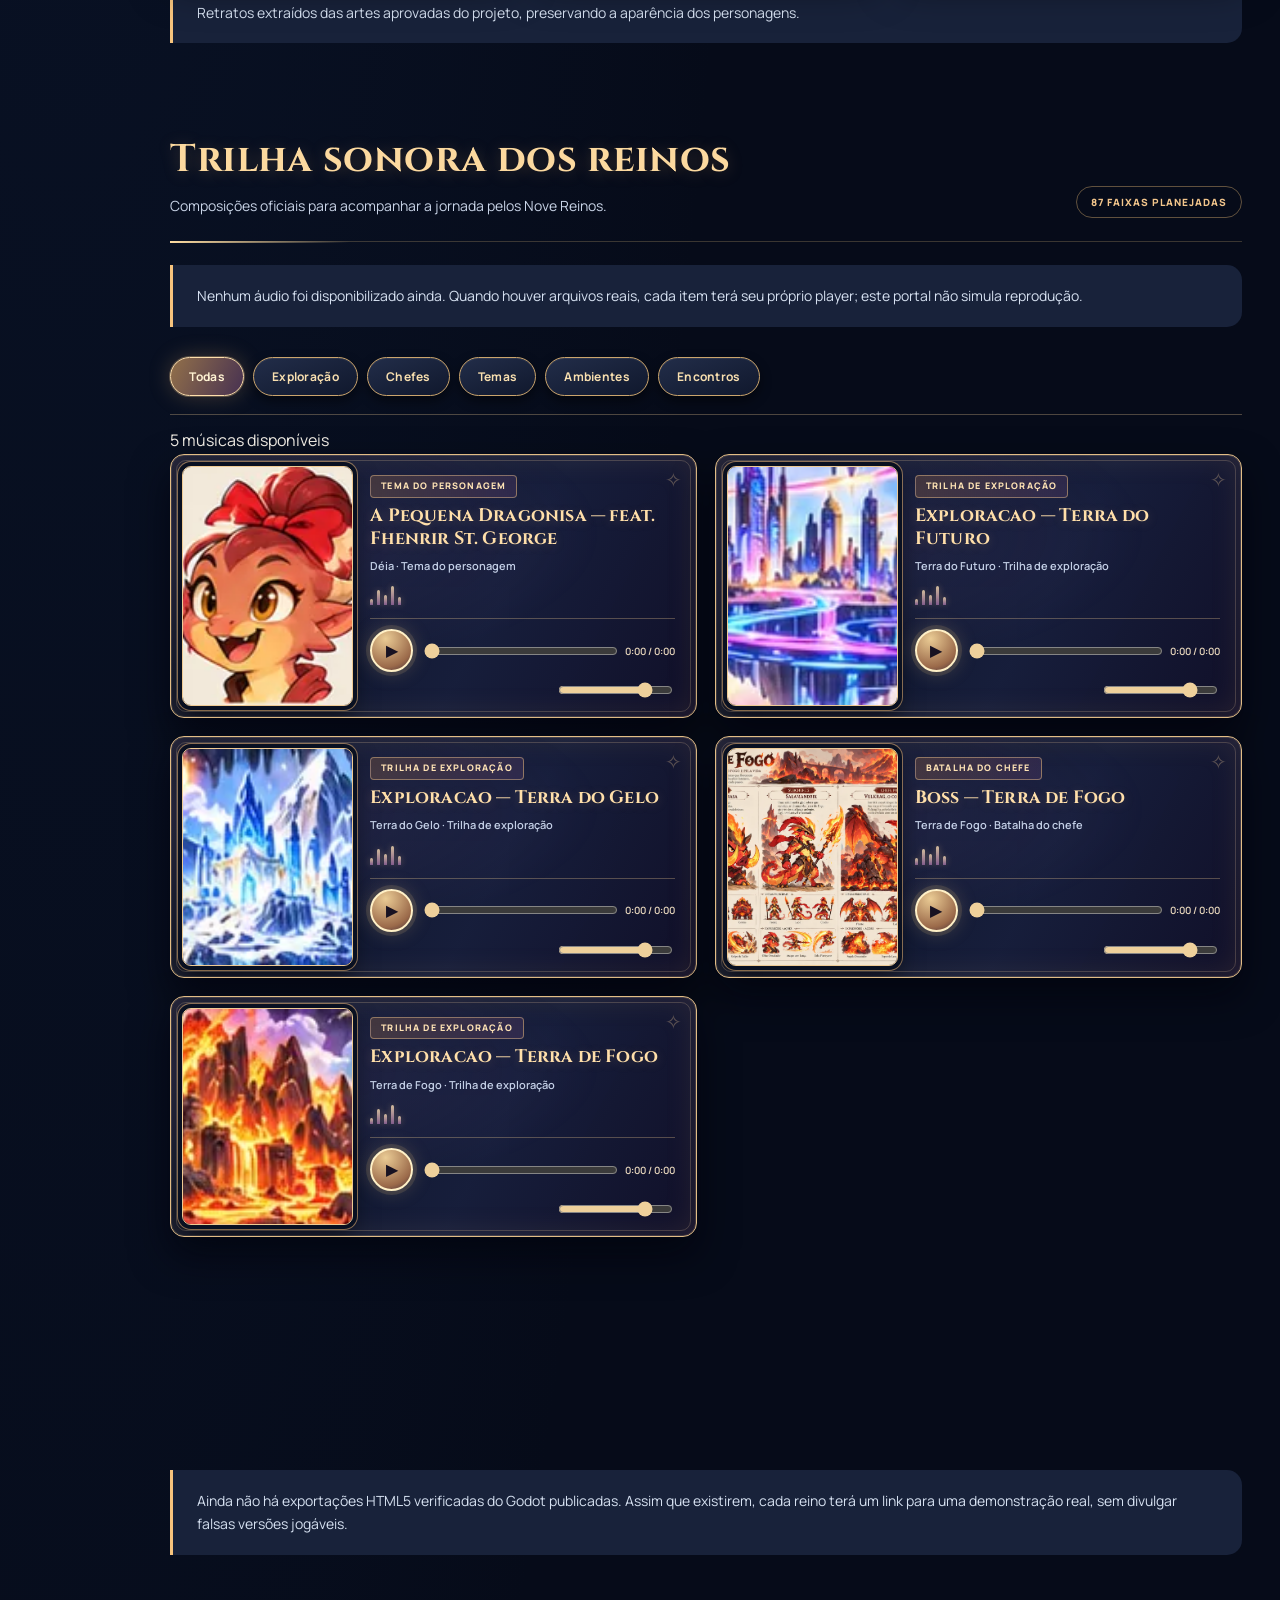
==== commit 7930d5e0: "feat: enable floating music player on official portal" ====
--- a/index.html
+++ b/index.html
@@ -1,6 +1,6 @@
 <!doctype html><html lang="pt-BR"><head><meta charset="utf-8"><meta name="viewport" content="width=device-width,initial-scale=1"><meta name="deia-site-revision" content="19.2"><meta name="theme-color" content="#06101d"><meta name="description" content="Conheça Déia e os Nove Reinos Majestosos, jogo metroidvania de fantasia: história, personagens, reinos, chefes e diário de desenvolvimento."><title>Déia e os Nove Reinos Majestosos — Portal Oficial</title><link rel="icon" href="assets/img/deia.webp" type="image/webp"><meta property="og:title" content="Déia e os Nove Reinos Majestosos"><meta property="og:description" content="Uma pequena dragonesa. Uma grande jornada. Explore a história dos Nove Reinos."><meta property="og:type" content="website"><meta property="og:image" content="https://superstarcreator.online/assets/img/cover.webp"><meta property="og:url" content="https://superstarcreator.online/"><script src="assets/site.js" defer></script><link rel="preload" as="image" href="assets/img/DEIA_BANNER_APROVADO_V13.webp" fetchpriority="high"><link rel="stylesheet" href="assets/portal-compiled-v27.css?v=27"><link rel="stylesheet" href="assets/guardians-cards-v28.css?v=28"><link rel="stylesheet" href="assets/realm-gallery-v32.css?v=32"><link rel="stylesheet" href="assets/gallery-improvements-v35.css?v=35">
 
-<link rel="stylesheet" href="assets/realm-viewer-v18.css?v=35"><link rel="stylesheet" href="assets/world-hub-v1.css?v=12"></head><body><header class="bar"><div class="shell top"><a href="#inicio" class="brand">DÉIA<small>E OS NOVE REINOS MAJESTOSOS</small></a><nav class="nav" aria-label="Navegação principal"><a href="#historia">História</a><a href="#personagens">Personagens</a><a href="#reinos">Reinos</a><a href="#guardioes">Guardiões</a><a href="#galeria">Galeria</a><a href="#musicas">Músicas</a><a href="#testes">Testes</a><a href="#desenvolvimento">Diário</a><a class="admin-menu-link" href="admin/" rel="nofollow" aria-label="Entrar no painel administrativo"><span aria-hidden="true">⚙</span> Administrador</a></nav></div></header>
+<link rel="stylesheet" href="assets/realm-viewer-v18.css?v=35"><link rel="stylesheet" href="assets/world-hub-v1.css?v=12"><link rel="stylesheet" href="assets/mini-player-neon-v1.css?v=1"></head><body><header class="bar"><div class="shell top"><a href="#inicio" class="brand">DÉIA<small>E OS NOVE REINOS MAJESTOSOS</small></a><nav class="nav" aria-label="Navegação principal"><a href="#historia">História</a><a href="#personagens">Personagens</a><a href="#reinos">Reinos</a><a href="#guardioes">Guardiões</a><a href="#galeria">Galeria</a><a href="#musicas">Músicas</a><a href="#testes">Testes</a><a href="#desenvolvimento">Diário</a><a class="admin-menu-link" href="admin/" rel="nofollow" aria-label="Entrar no painel administrativo"><span aria-hidden="true">⚙</span> Administrador</a></nav></div></header>
 <aside class="v9-side" aria-label="Atalhos"><a href="#inicio"><i>⌂</i> Início</a><a href="#historia"><i>✧</i> História</a><a href="#personagens"><i>♟</i> Personagens</a><a href="#reinos"><i>◈</i> Reinos</a><a href="#guardioes"><i>✦</i> Guardiões</a><a href="#galeria"><i>▧</i> Galeria</a><a href="#musicas"><i>♫</i> Músicas</a><a href="#testes"><i>▣</i> Testes</a><a class="admin-side-link" href="admin/" rel="nofollow"><i>⚙</i> Administrador</a></aside><main><section class="hero" id="inicio"><div class="hero-inner">
 <div class="v9-cover"><div class="v9-inner"><div class="v9-intro"><div class="eyebrow">Uma jornada além dos céus</div><h1>DÉIA</h1><div class="v9-sub">E os Nove Reinos Majestosos</div><p>Uma pequena dragonesa, nove mundos extraordinários e uma aventura onde magia, coragem e amizade se encontram. Explore reinos encantados, enfrente criaturas lendárias e descubra uma história que vai muito além das estrelas.</p><div class="v9-actions"><a class="btn" href="#historia">Conheça a história</a><a class="btn alt" href="#reinos">Explorar os reinos</a></div></div></div></div>
 <div class="v9-features"><a class="v9-feature" href="#reinos"><img src="assets/img/reinos/paisagem-luminosa-oficial.webp" alt="" loading="lazy"><span>Exploração<small>Descubra segredos e caminhos escondidos</small></span></a><a class="v9-feature" href="#personagens"><img src="assets/img/personagens/deia-acao-oficial.webp" alt="" loading="lazy"><span>Combate<small>Habilidades e desafios em evolução</small></span></a><a class="v9-feature" href="#reinos"><img src="assets/img/map.webp" alt="" loading="lazy"><span>Nove Reinos<small>Terras únicas e criaturas extraordinárias</small></span></a><a class="v9-feature" href="#historia"><img src="assets/img/reinos/paisagem-misteriosa-oficial.webp?v=16.4" alt="" loading="lazy"><span>Uma lore profunda<small>Conheça lendas sem revelar os finais</small></span></a></div>
@@ -15,4 +15,4 @@
 <section class="shell section" id="galeria"><div class="section-title"><div><h2>Galeria de referências oficiais</h2><p class="section-sub">As imagens abaixo foram enviadas e homologadas como referências visuais do universo.</p></div></div><div class="gallery"><figure><img class="" src="assets/img/deia.webp" alt="Déia — referência oficial" loading="lazy" decoding="async"><figcaption>Déia — referência oficial</figcaption></figure><figure><img class="" src="assets/img/personagens/deia-celestial-retrato-oficial.webp" alt="Déia celestial — referência oficial" loading="lazy" decoding="async"><figcaption>Déia celestial — referência oficial</figcaption></figure><figure><img class="" src="assets/img/fhenrir.webp" alt="Fhenrir — referência oficial" loading="lazy" decoding="async"><figcaption>Fhenrir — referência oficial</figcaption></figure><figure><img class="" src="assets/img/personagens/vaelzhar-aprovado.webp" alt="Vael’Zhar — referência oficial" loading="lazy" decoding="async"><figcaption>Vael’Zhar — referência oficial</figcaption></figure><figure><img class="" src="assets/img/map.webp" alt="Mapa oficial dos reinos" loading="lazy" decoding="async"><figcaption>Mapa oficial dos reinos</figcaption></figure><figure><img class="" src="assets/img/cover.webp" alt="Arte de capa oficial" loading="lazy" decoding="async"><figcaption>Arte de capa oficial</figcaption></figure><figure><img loading="lazy" src="assets/img/personagens/vovo-brasa-aprovada.webp" alt="Vovó Brasa — retrato aprovado"><figcaption>Vovó Brasa — retrato aprovado</figcaption></figure><figure><img loading="lazy" src="assets/img/personagens/alderyon-valtheris-aprovado.webp" alt="Alderyon Valtheris — retrato aprovado"><figcaption>Alderyon Valtheris — retrato aprovado</figcaption></figure><figure><img loading="lazy" src="assets/img/personagens/seralyth-asterion-aprovada.webp" alt="Seralyth Asterion — retrato aprovado"><figcaption>Seralyth Asterion — retrato aprovado</figcaption></figure><figure><img loading="lazy" src="assets/img/personagens/elyndor-aprovado.webp" alt="Elyndor — retrato aprovado"><figcaption>Elyndor — retrato aprovado</figcaption></figure><figure><img loading="lazy" src="assets/img/personagens/aethrakar-aprovado.webp" alt="Aethrakar — retrato aprovado"><figcaption>Aethrakar — retrato aprovado</figcaption></figure><figure><img loading="lazy" src="assets/img/personagens/vaelor-aprovado.webp" alt="Vaelor — retrato aprovado"><figcaption>Vaelor — retrato aprovado</figcaption></figure></div><p class="note">Retratos extraídos das artes aprovadas do projeto, preservando a aparência dos personagens.</p></section>
 <section class="shell section" id="musicas"><div class="section-title"><div><h2>Trilha sonora dos reinos</h2><p class="section-sub">Composições oficiais para acompanhar a jornada pelos Nove Reinos.</p></div><span class="pill">87 faixas planejadas</span></div><div class="note" style="margin-bottom:18px">Nenhum áudio foi disponibilizado ainda. Quando houver arquivos reais, cada item terá seu próprio player; este portal não simula reprodução.</div><div class="tracks" aria-live="polite"></div></section>
 <section class="shell section" id="testes"><div class="section-title"><div><h2>Testes jogáveis</h2><p class="section-sub">Acompanhe o desenvolvimento real das áreas e experimente futuros trechos exportados para Web.</p></div></div><div class="note">Ainda não há exportações HTML5 verificadas do Godot publicadas. Assim que existirem, cada reino terá um link para uma demonstração real, sem divulgar falsas versões jogáveis.</div></section>
-<section class="shell section" id="desenvolvimento"><div class="section-title"><div><h2>Diário de desenvolvimento</h2><p class="section-sub">Status técnico confirmado, separado do planejamento narrativo.</p></div></div><div class="profile"><h3>Habilidades em pausa</h3><p>02C.10 — integração de habilidades, pausada, execução não confirmada</p><p><strong>Engine:</strong> Godot 4.7.2</p><p><strong>Último commit reportado:</strong> <code>7966688efb9b275ba1a36957805966a7fd4c20e4</code></p><p><strong>Save:</strong> produção v3; ARCH-02B v4 isolado</p><p class="status">Publicação de demonstrações: pendente. Sem push para o repositório do jogo.</p></div></section></main><footer class="footer"><div class="shell">Déia e os Nove Reinos Majestosos · Portal público sem spoilers · Em desenvolvimento. Trilhas e demonstrações serão disponibilizadas somente quando existirem.<br>superstarcreator.online · <a href="admin/" rel="nofollow">Administração</a> · <span class="site-release-marker" title="Versão da interface publicada">Portal V35</span></div></footer><script src="assets/portal-v7.js?v=16.3" defer></script><script src="assets/codex-v82.js?v=35" defer></script><script src="assets/media-guard.js" defer></script><script src="assets/polish-v12.js?v=16.3" defer></script><script src="assets/hero-v13.js" defer></script><script src="assets/sound-experience-v25.js?v=26" defer></script><script src="assets/gallery-v16.js?v=35" defer></script><script src="assets/image-health-v167.js?v=20261030-r2" defer></script><script src="assets/realm-viewer-v18.js?v=35" defer></script><script src="assets/video-feature-v24.js?v=24" defer></script><script src="assets/guardians-cards-v28.js?v=32" defer></script><script src="assets/world-hub-v1.js?v=13" defer></script><script src="assets/zoom-pan-v1.js?v=2" defer></script></body></html>+<section class="shell section" id="desenvolvimento"><div class="section-title"><div><h2>Diário de desenvolvimento</h2><p class="section-sub">Status técnico confirmado, separado do planejamento narrativo.</p></div></div><div class="profile"><h3>Habilidades em pausa</h3><p>02C.10 — integração de habilidades, pausada, execução não confirmada</p><p><strong>Engine:</strong> Godot 4.7.2</p><p><strong>Último commit reportado:</strong> <code>7966688efb9b275ba1a36957805966a7fd4c20e4</code></p><p><strong>Save:</strong> produção v3; ARCH-02B v4 isolado</p><p class="status">Publicação de demonstrações: pendente. Sem push para o repositório do jogo.</p></div></section></main><footer class="footer"><div class="shell">Déia e os Nove Reinos Majestosos · Portal público sem spoilers · Em desenvolvimento. Trilhas e demonstrações serão disponibilizadas somente quando existirem.<br>superstarcreator.online · <a href="admin/" rel="nofollow">Administração</a> · <span class="site-release-marker" title="Versão da interface publicada">Portal V35</span></div></footer><script src="assets/portal-v7.js?v=16.3" defer></script><script src="assets/codex-v82.js?v=35" defer></script><script src="assets/media-guard.js" defer></script><script src="assets/polish-v12.js?v=16.3" defer></script><script src="assets/hero-v13.js" defer></script><script src="assets/sound-experience-v25.js?v=26" defer></script><script src="assets/gallery-v16.js?v=35" defer></script><script src="assets/image-health-v167.js?v=20261030-r2" defer></script><script src="assets/realm-viewer-v18.js?v=35" defer></script><script src="assets/video-feature-v24.js?v=24" defer></script><script src="assets/guardians-cards-v28.js?v=32" defer></script><script src="assets/world-hub-v1.js?v=13" defer></script><script src="assets/zoom-pan-v1.js?v=2" defer></script><script src="assets/mini-player-neon-v1.js?v=1" defer></script></body></html>
--- a/assets/mini-player-neon-v1.css
+++ b/assets/mini-player-neon-v1.css
@@ -0,0 +1 @@
+.deia-mini-player{position:fixed;z-index:1500;bottom:18px;right:18px;width:min(358px,calc(100vw - 24px));box-sizing:border-box;padding:13px 15px;border:1px solid rgba(217,170,255,.68);border-radius:20px;background:linear-gradient(130deg,rgba(18,11,46,.97),rgba(47,15,70,.96) 65%,rgba(12,36,61,.97));color:#fff4ff;box-shadow:0 12px 38px #050312b8,0 0 20px #c543f855,inset 0 0 18px #b98cf120;backdrop-filter:blur(14px);font-family:inherit}.dmp-top{display:flex;align-items:center;gap:11px}.dmp-orb{display:grid;place-items:center;width:43px;height:43px;flex-shrink:0;border-radius:13px;background:linear-gradient(140deg,#ed58ed,#7447fb 55%,#14d9e3);box-shadow:0 0 18px #dc54ed7b;color:#fff;font-size:24px}.deia-mini-player.is-playing .dmp-orb{animation:dmp-pulse 1.7s ease-in-out infinite}@keyframes dmp-pulse{50%{box-shadow:0 0 26px #ff60f4,0 0 34px #30e4f8aa}}.dmp-track{min-width:0;flex:1;display:flex;flex-direction:column;gap:3px}.dmp-track small{font-size:9px;letter-spacing:1.8px;color:#f4c3ff}.dmp-track strong{font-size:13px;line-height:1.25;white-space:nowrap;text-overflow:ellipsis;overflow:hidden}.dmp-track span{color:#b9d9fa;font-size:10px}.deia-mini-player button{cursor:pointer;color:#fff;border:1px solid #d2a1fc77;border-radius:11px;background:#6e40b44d;min-width:34px;min-height:32px;transition:transform .18s,box-shadow .18s}.deia-mini-player button:hover{transform:translateY(-2px);box-shadow:0 0 14px #d960ed99}.dmp-controls{margin-top:12px;display:flex;align-items:center;gap:7px}.dmp-controls #dmp-play{background:linear-gradient(130deg,#e74de1,#7755ef);width:42px;height:38px;font-size:17px}.dmp-volume{display:flex;align-items:center;gap:5px;margin-left:auto;color:#dfc4ff;font-size:12px}.dmp-volume input{width:70px;accent-color:#e661f4;cursor:pointer}.dmp-volume span{min-width:27px;font-size:10px;color:#d9c9ee}.deia-mini-player.is-collapsed .dmp-controls{display:none}.deia-mini-player.is-collapsed{width:min(300px,calc(100vw - 24px))}@media(max-width:600px){.deia-mini-player{bottom:10px;right:10px;padding:10px 11px;border-radius:16px;width:min(330px,calc(100vw - 20px))}.dmp-track strong{font-size:12px}.dmp-volume input{width:54px}}@media(prefers-reduced-motion:reduce){.deia-mini-player *{animation:none!important;transition:none!important}}
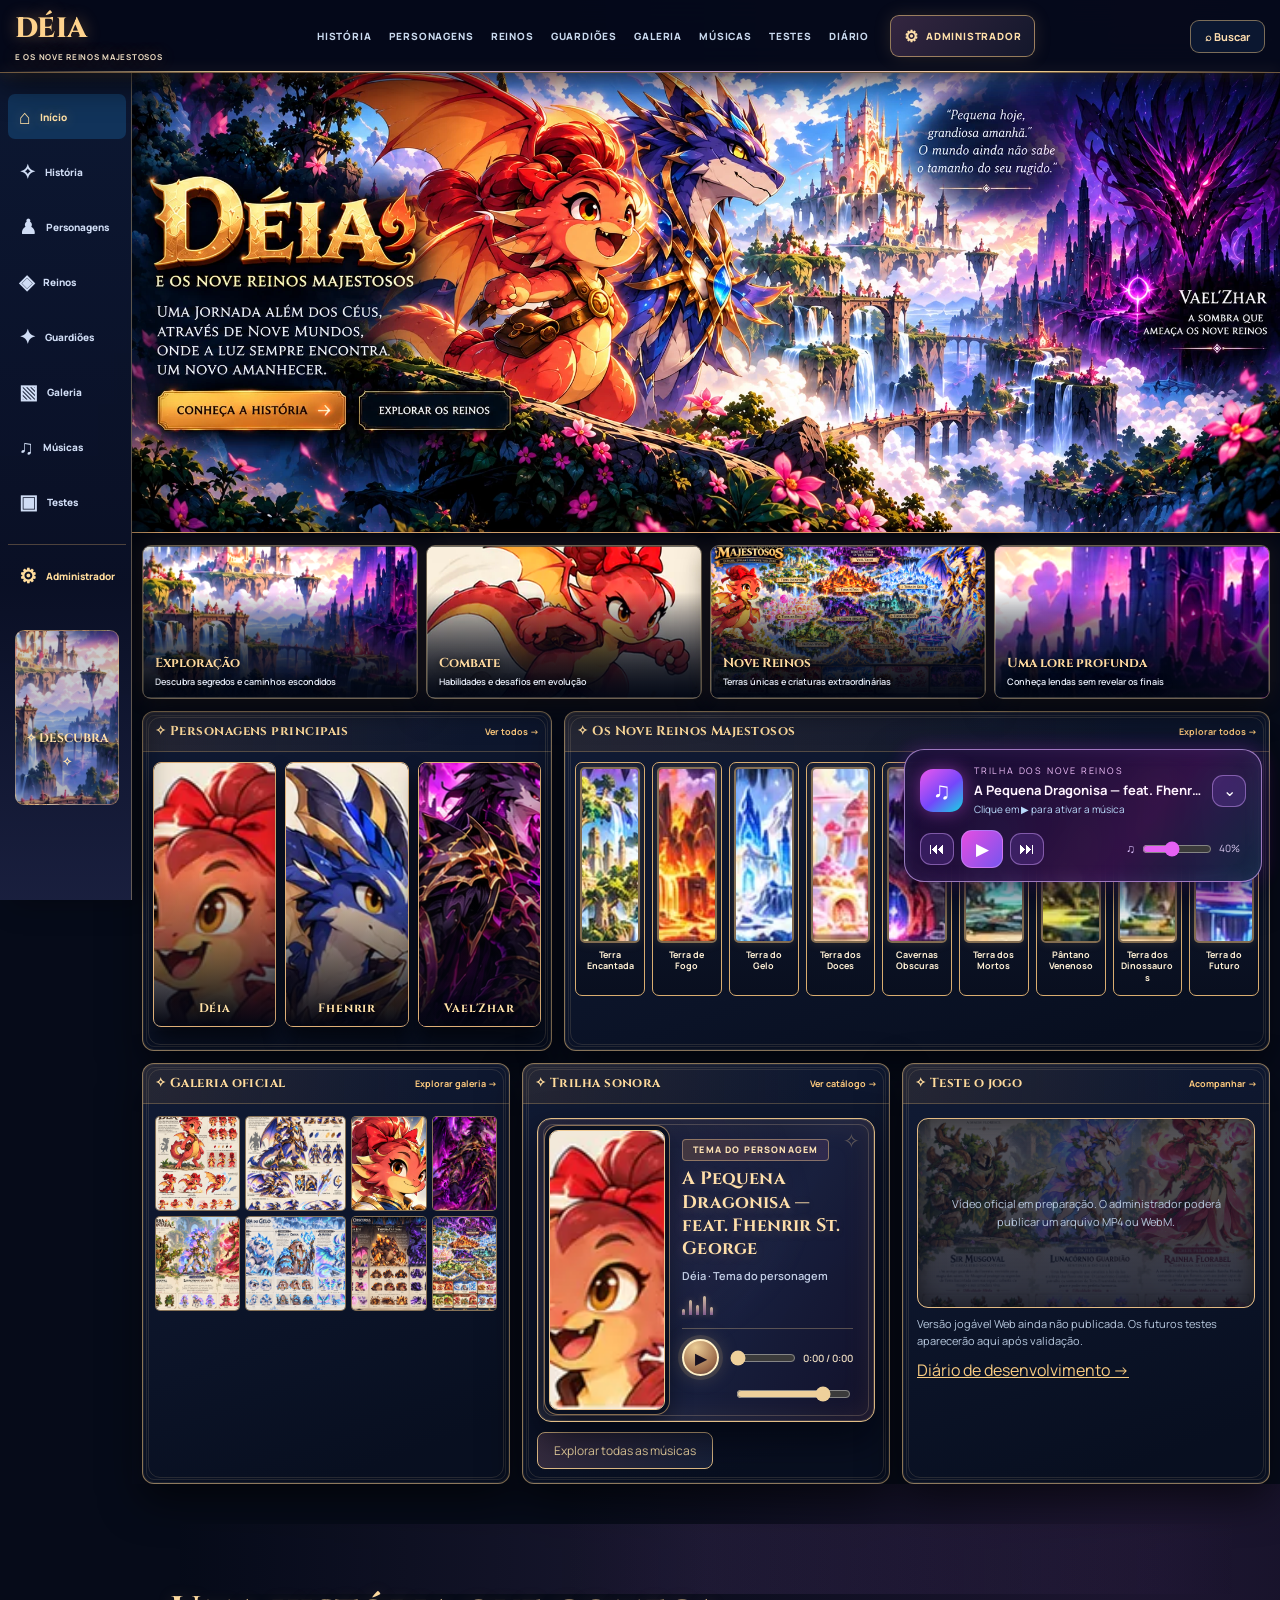
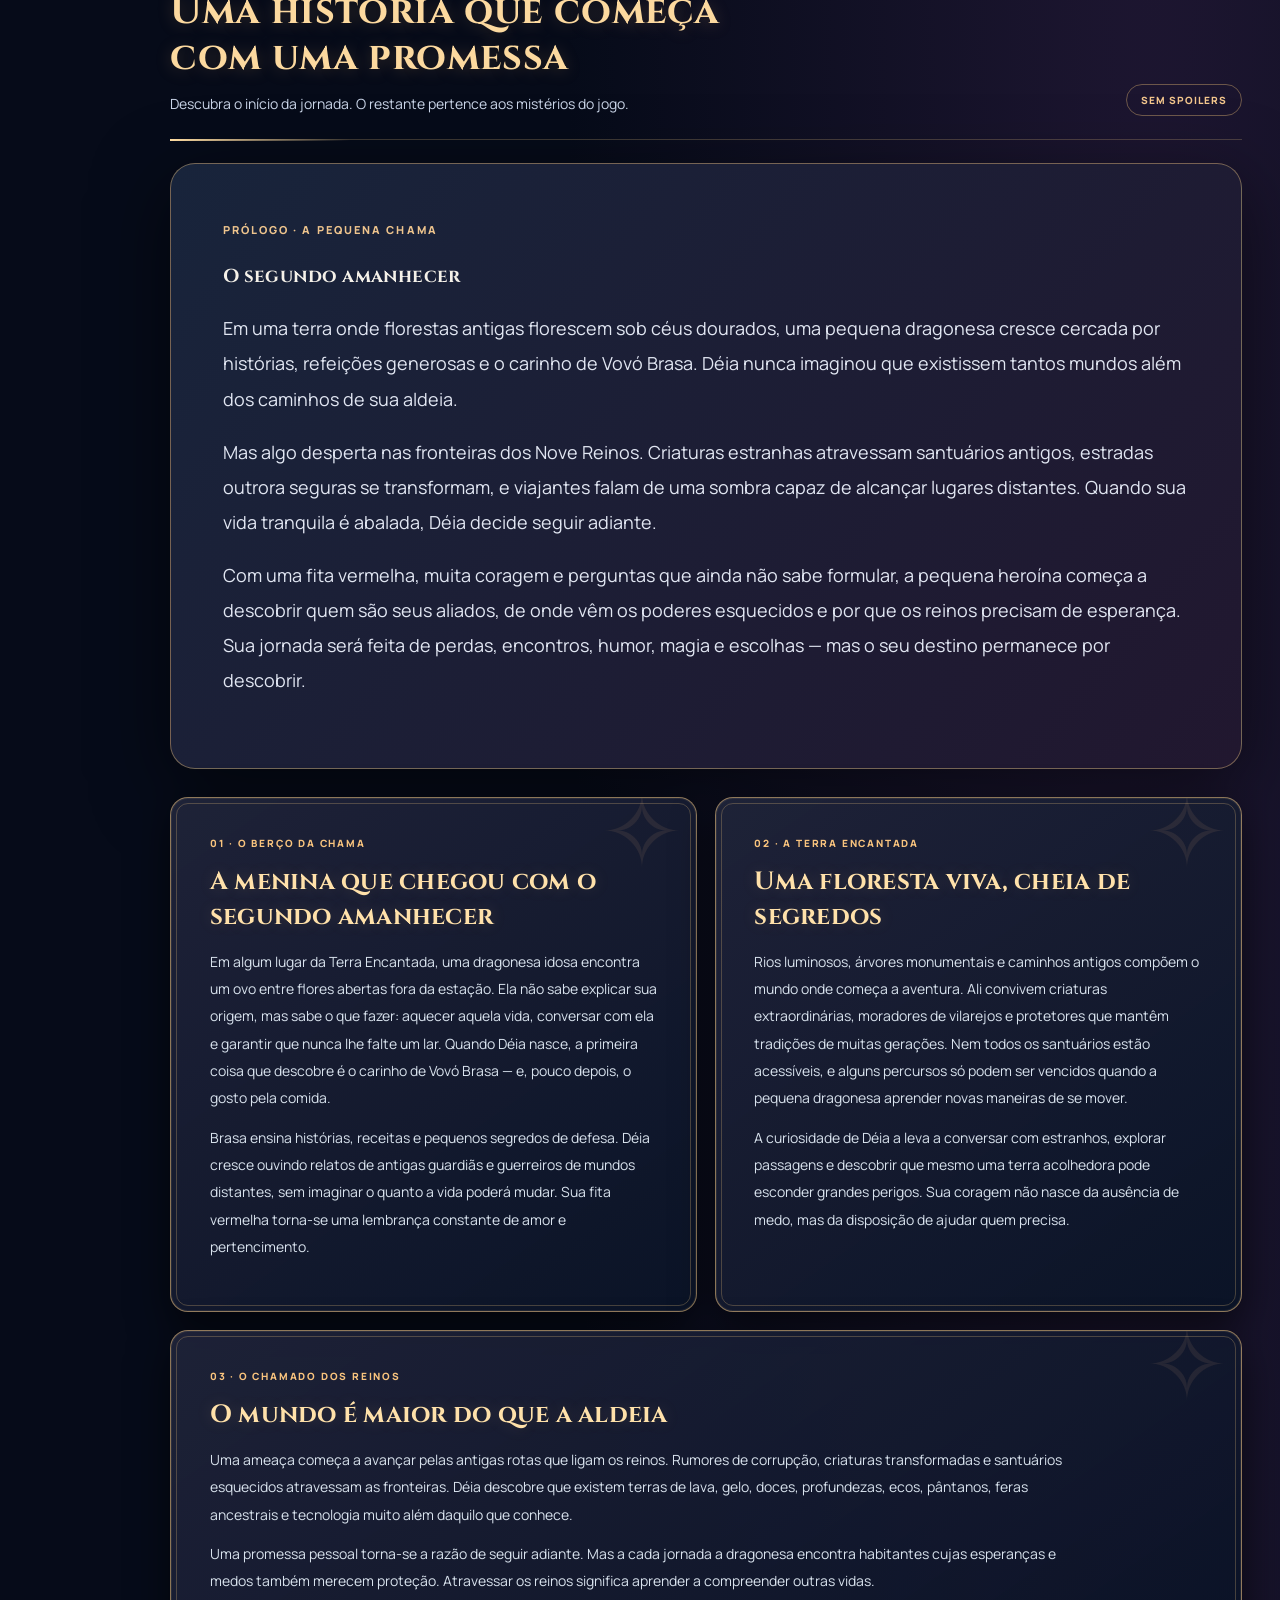
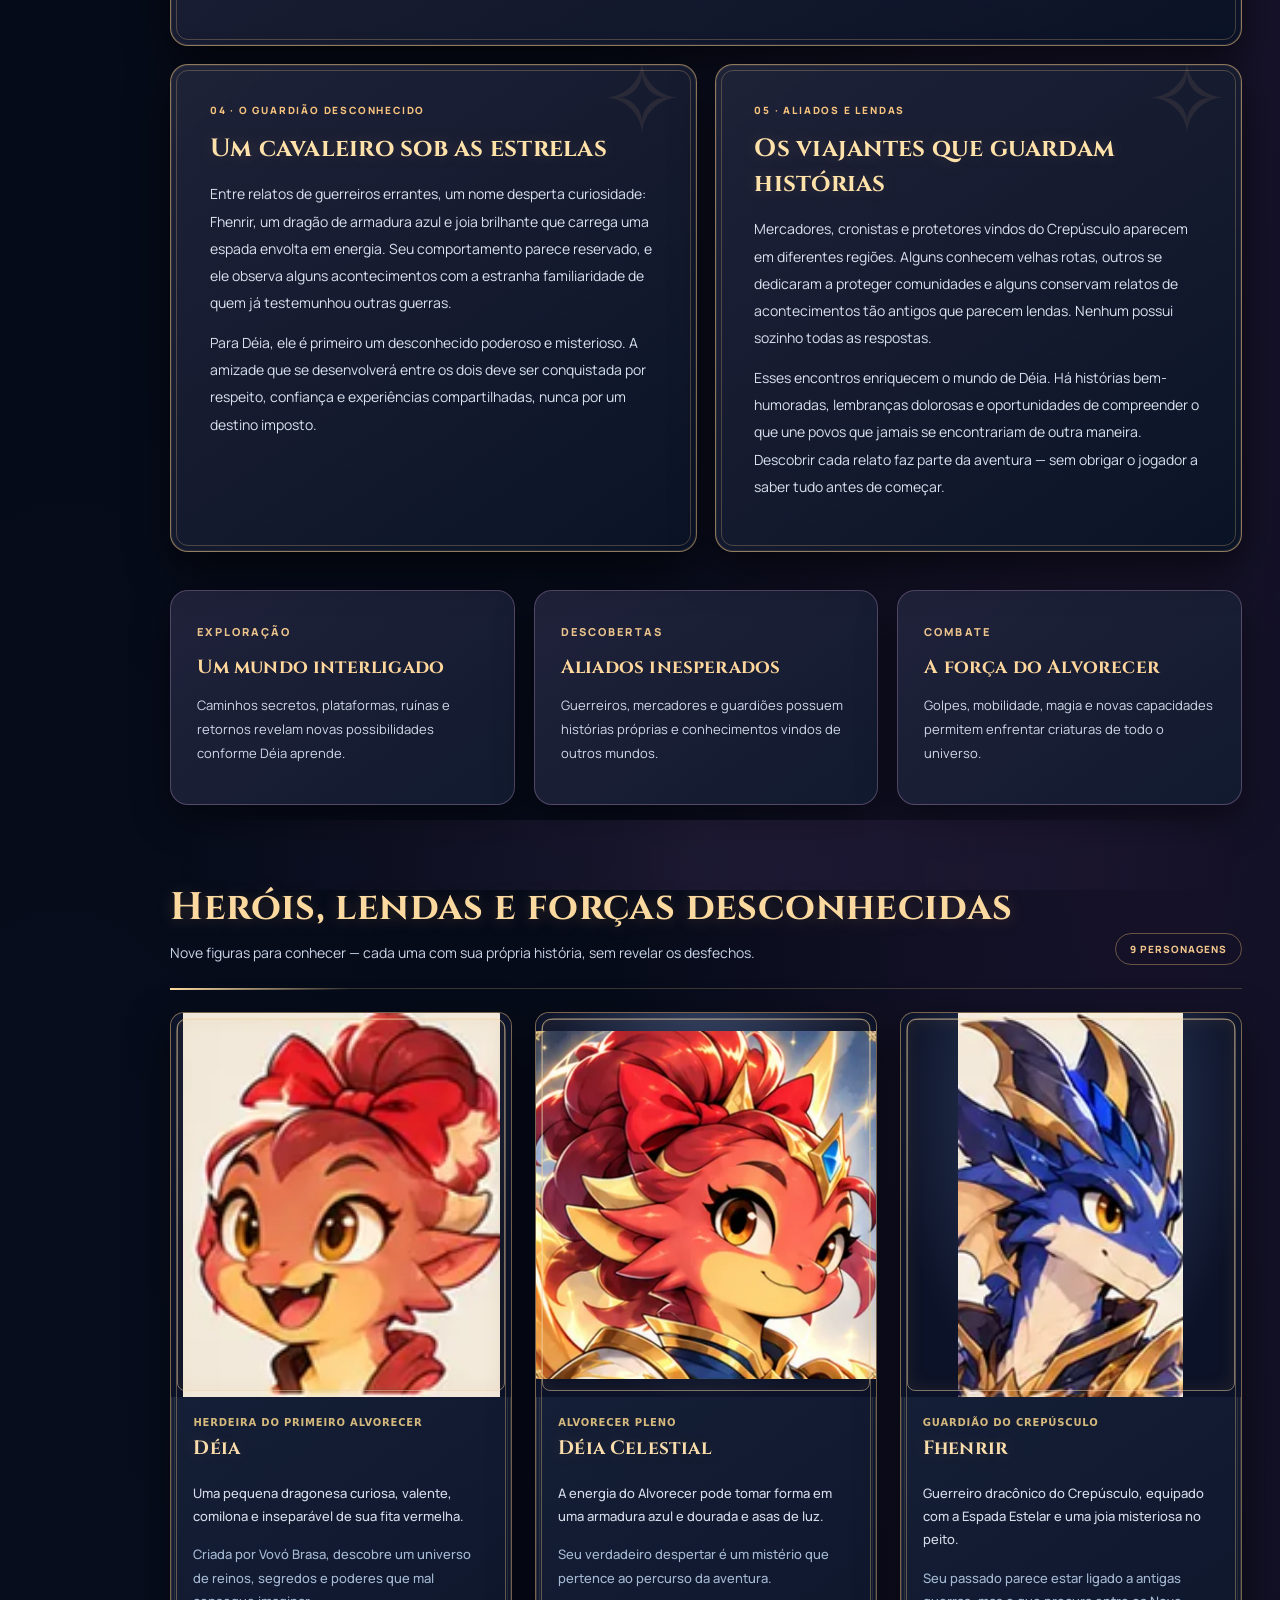
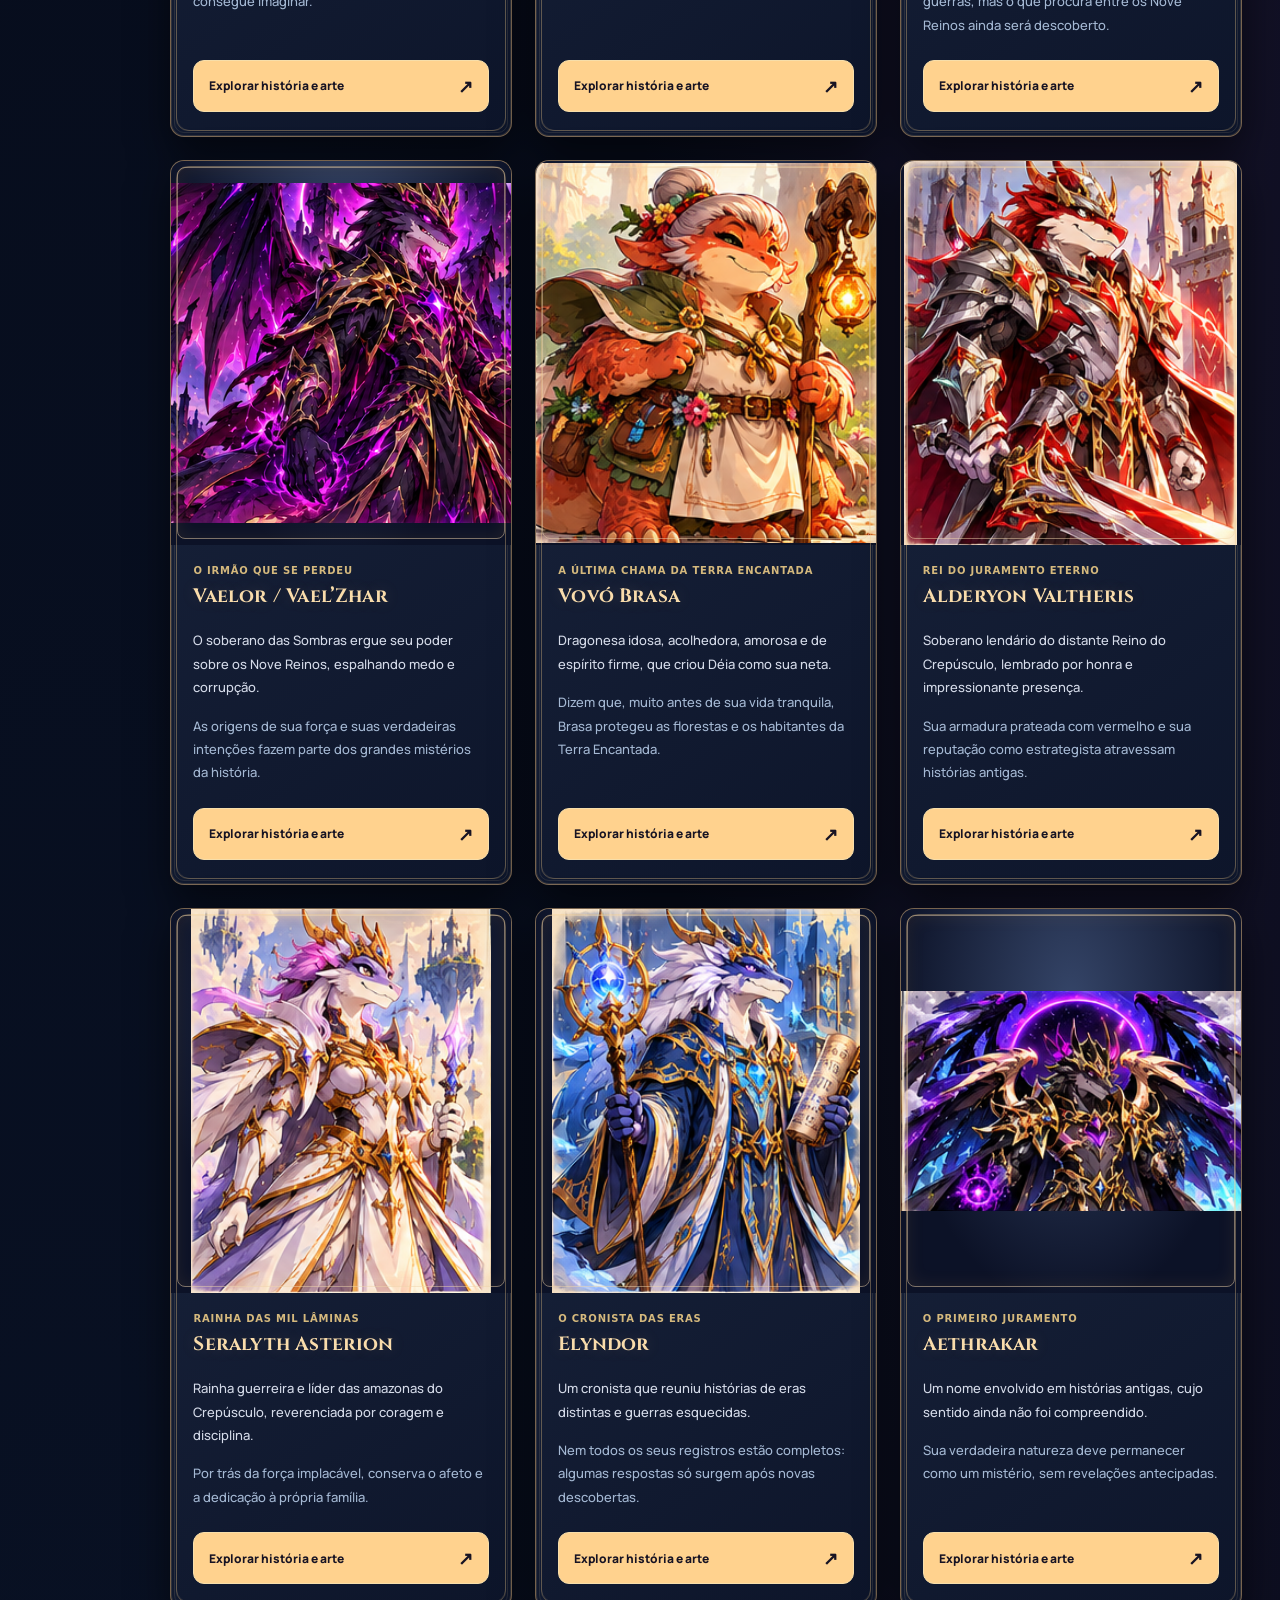
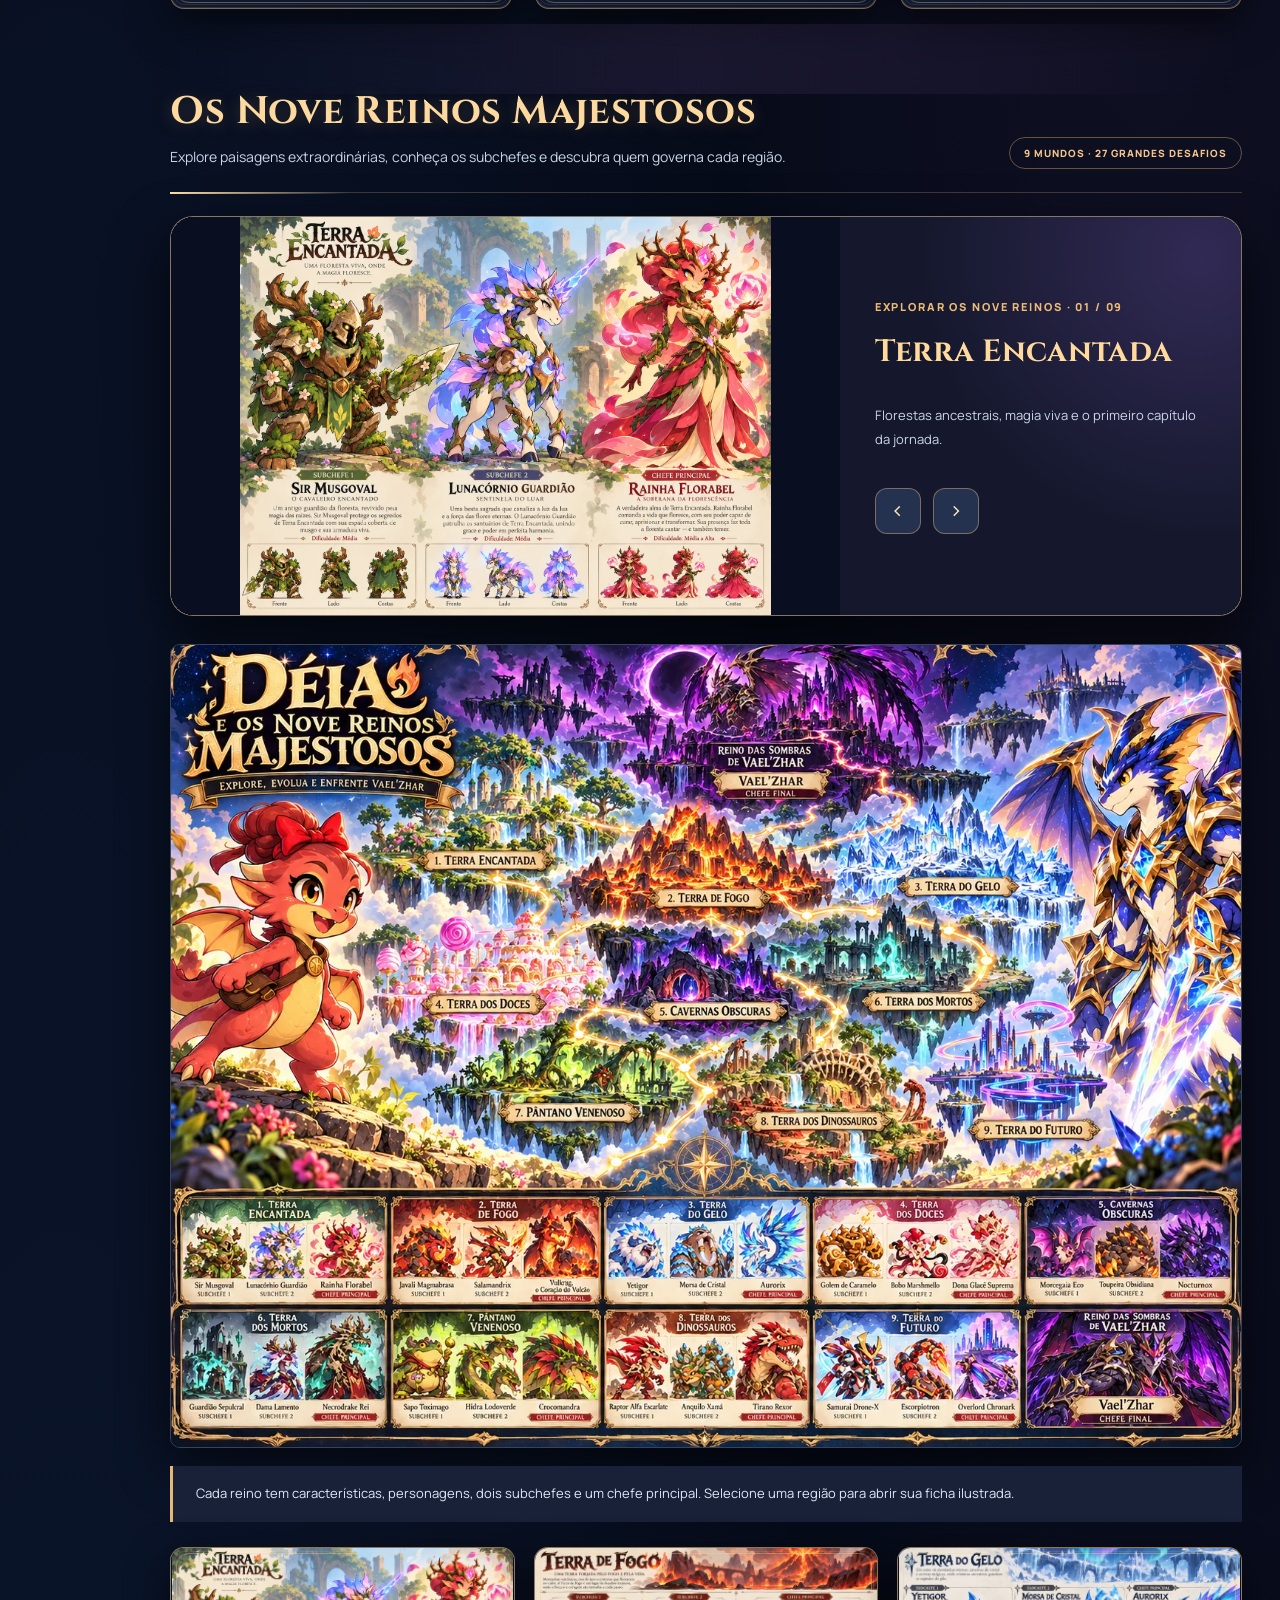
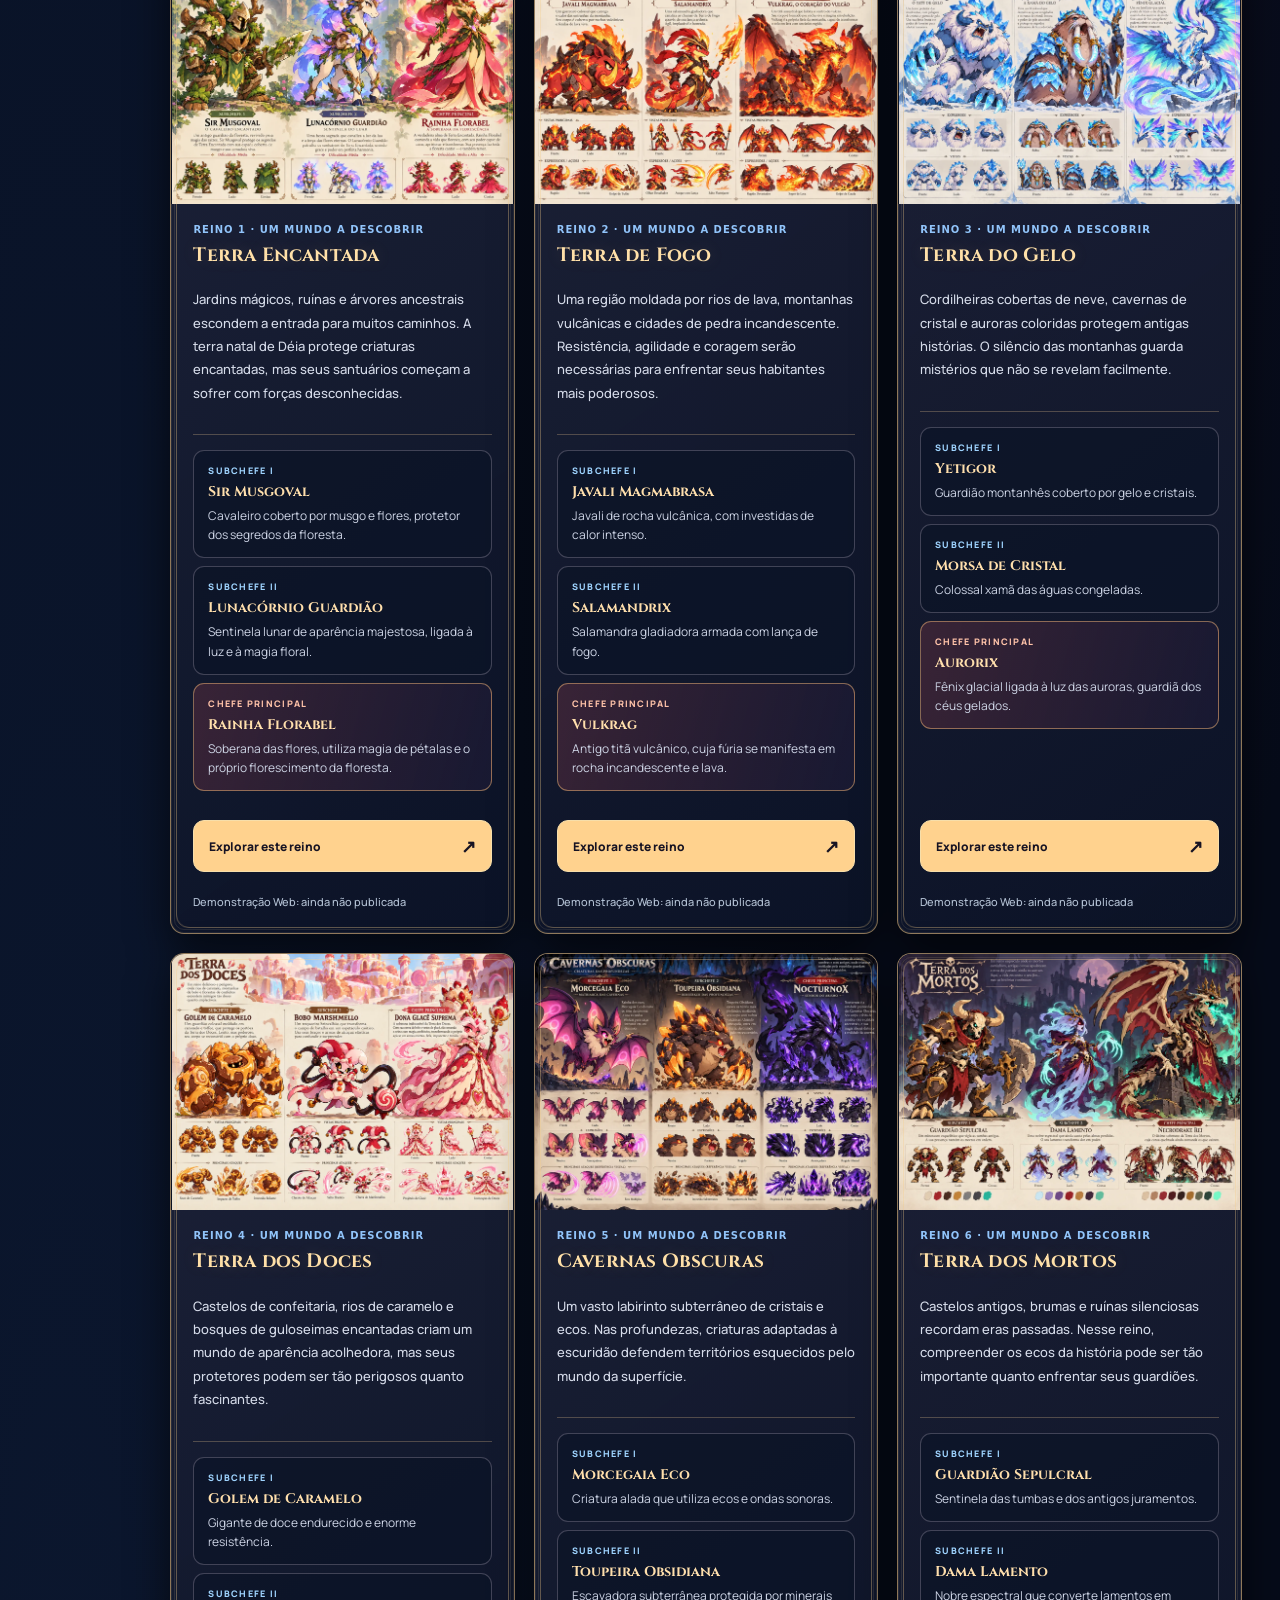
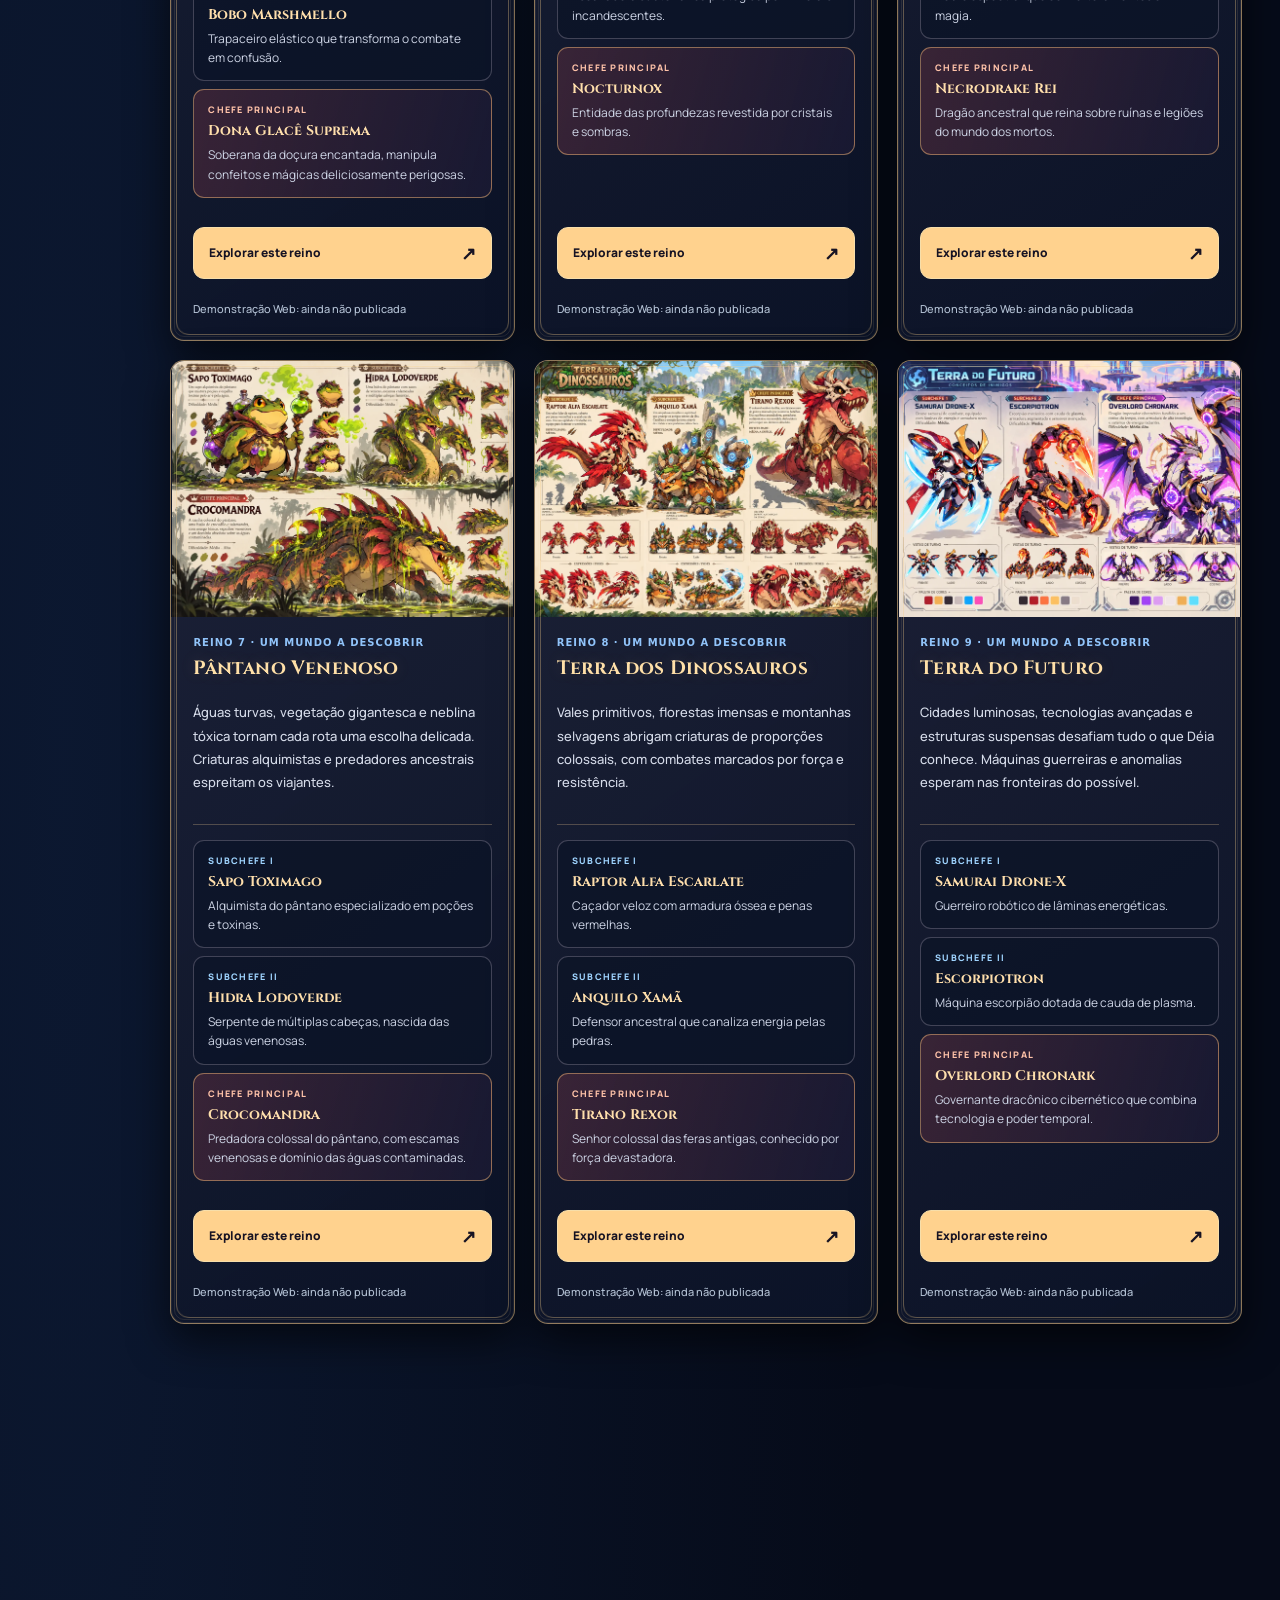
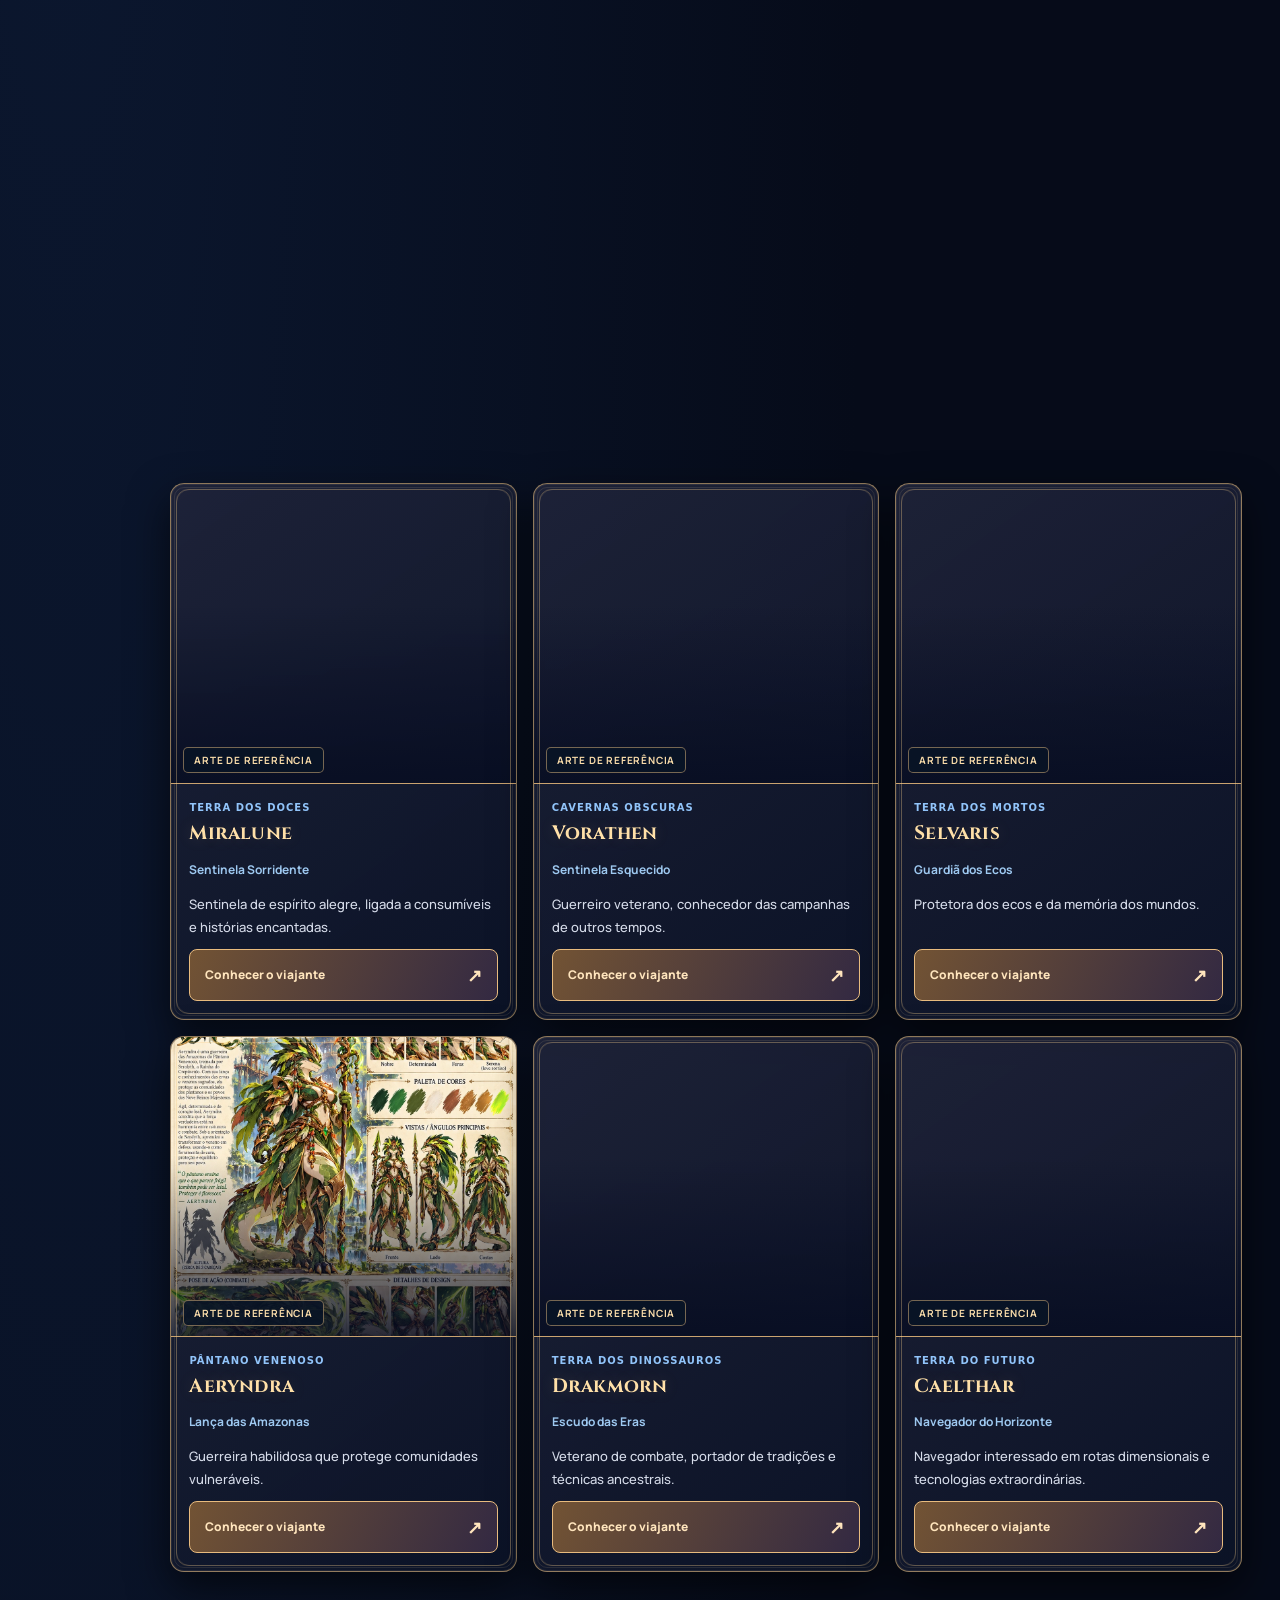
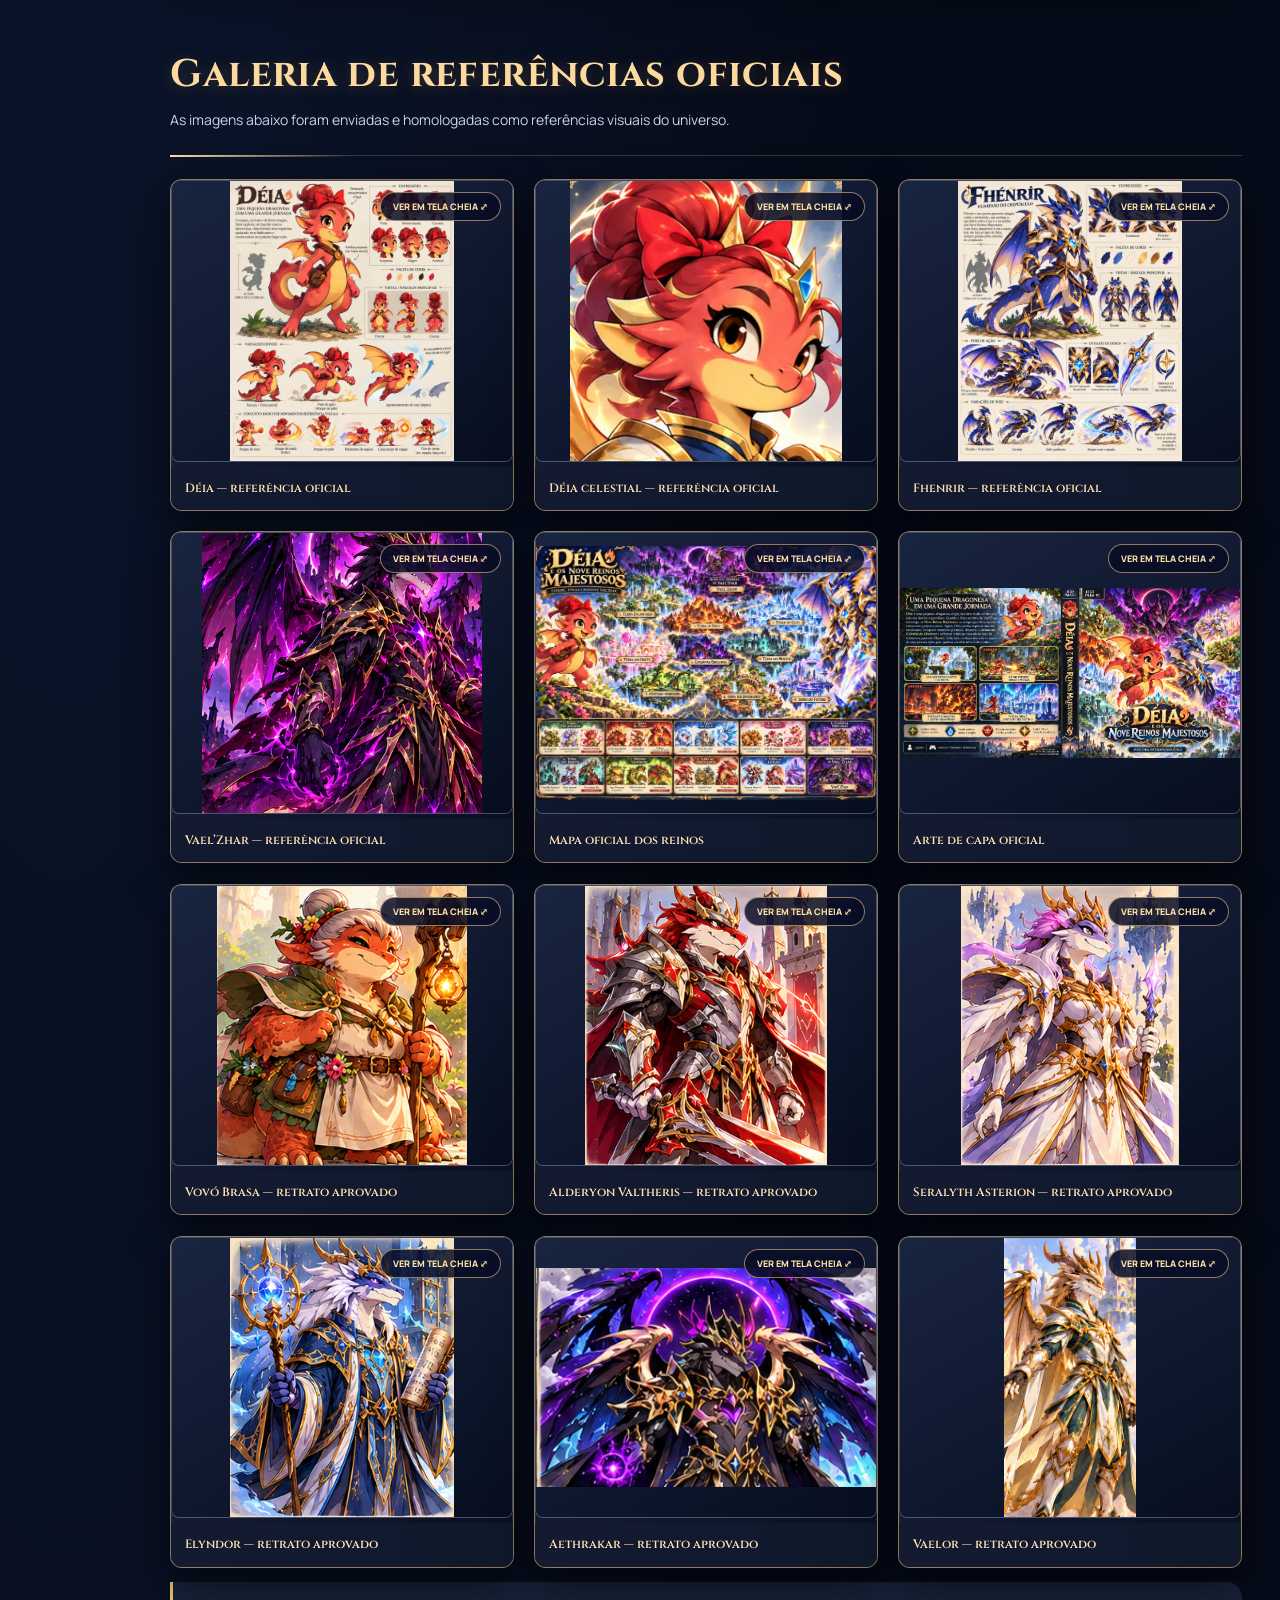
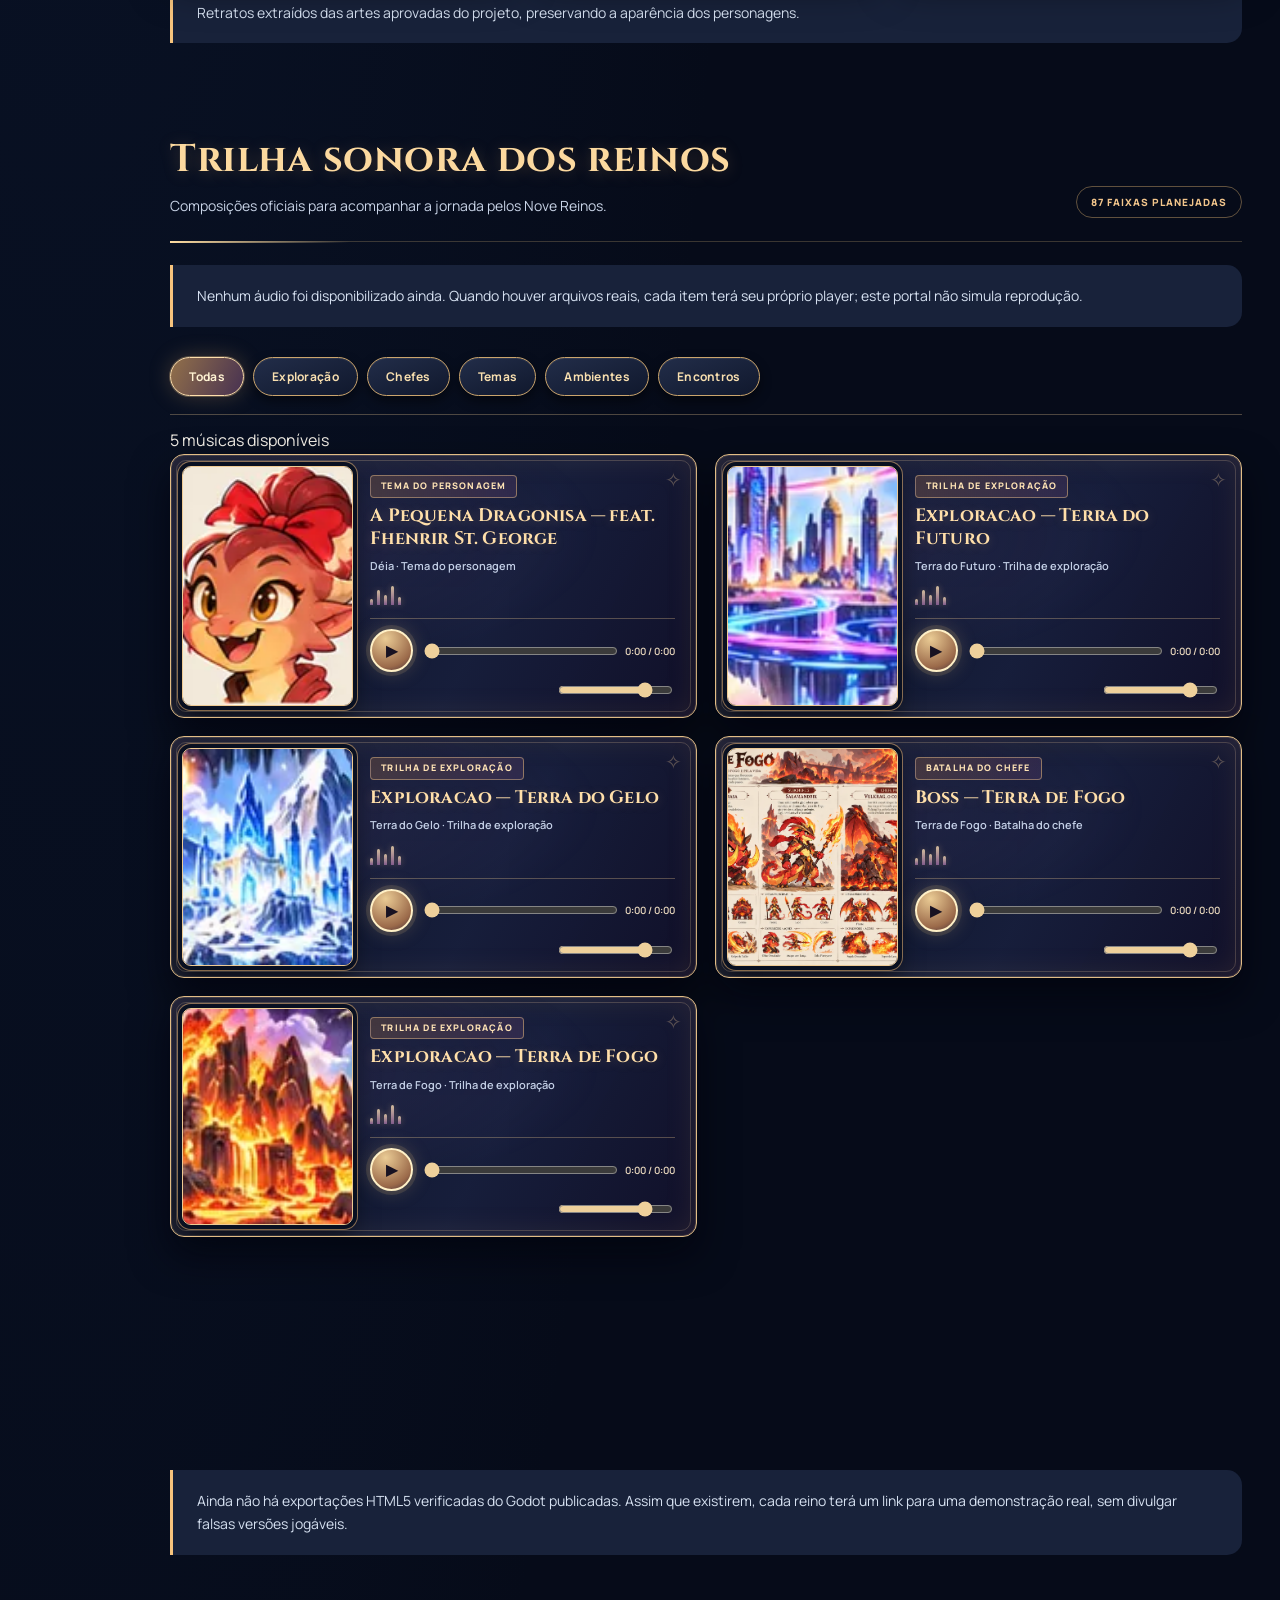
==== commit bacb0264: "feat: activate enlarged clickable premium realm navigation" ====
--- a/index.html
+++ b/index.html
@@ -1,6 +1,6 @@
 <!doctype html><html lang="pt-BR"><head><meta charset="utf-8"><meta name="viewport" content="width=device-width,initial-scale=1"><meta name="deia-site-revision" content="19.2"><meta name="theme-color" content="#06101d"><meta name="description" content="Conheça Déia e os Nove Reinos Majestosos, jogo metroidvania de fantasia: história, personagens, reinos, chefes e diário de desenvolvimento."><title>Déia e os Nove Reinos Majestosos — Portal Oficial</title><link rel="icon" href="assets/img/deia.webp" type="image/webp"><meta property="og:title" content="Déia e os Nove Reinos Majestosos"><meta property="og:description" content="Uma pequena dragonesa. Uma grande jornada. Explore a história dos Nove Reinos."><meta property="og:type" content="website"><meta property="og:image" content="https://superstarcreator.online/assets/img/cover.webp"><meta property="og:url" content="https://superstarcreator.online/"><script src="assets/site.js" defer></script><link rel="preload" as="image" href="assets/img/DEIA_BANNER_APROVADO_V13.webp" fetchpriority="high"><link rel="stylesheet" href="assets/portal-compiled-v27.css?v=27"><link rel="stylesheet" href="assets/guardians-cards-v28.css?v=28"><link rel="stylesheet" href="assets/realm-gallery-v32.css?v=32"><link rel="stylesheet" href="assets/gallery-improvements-v35.css?v=35">
 
-<link rel="stylesheet" href="assets/realm-viewer-v18.css?v=35"><link rel="stylesheet" href="assets/world-hub-v1.css?v=12"><link rel="stylesheet" href="assets/mini-player-neon-v1.css?v=1"></head><body><header class="bar"><div class="shell top"><a href="#inicio" class="brand">DÉIA<small>E OS NOVE REINOS MAJESTOSOS</small></a><nav class="nav" aria-label="Navegação principal"><a href="#historia">História</a><a href="#personagens">Personagens</a><a href="#reinos">Reinos</a><a href="#guardioes">Guardiões</a><a href="#galeria">Galeria</a><a href="#musicas">Músicas</a><a href="#testes">Testes</a><a href="#desenvolvimento">Diário</a><a class="admin-menu-link" href="admin/" rel="nofollow" aria-label="Entrar no painel administrativo"><span aria-hidden="true">⚙</span> Administrador</a></nav></div></header>
+<link rel="stylesheet" href="assets/realm-viewer-v18.css?v=35"><link rel="stylesheet" href="assets/world-hub-v1.css?v=12"><link rel="stylesheet" href="assets/mini-player-neon-v1.css?v=1"><link rel="stylesheet" href="assets/realm-thumbnails-premium-v1.css?v=1"></head><body><header class="bar"><div class="shell top"><a href="#inicio" class="brand">DÉIA<small>E OS NOVE REINOS MAJESTOSOS</small></a><nav class="nav" aria-label="Navegação principal"><a href="#historia">História</a><a href="#personagens">Personagens</a><a href="#reinos">Reinos</a><a href="#guardioes">Guardiões</a><a href="#galeria">Galeria</a><a href="#musicas">Músicas</a><a href="#testes">Testes</a><a href="#desenvolvimento">Diário</a><a class="admin-menu-link" href="admin/" rel="nofollow" aria-label="Entrar no painel administrativo"><span aria-hidden="true">⚙</span> Administrador</a></nav></div></header>
 <aside class="v9-side" aria-label="Atalhos"><a href="#inicio"><i>⌂</i> Início</a><a href="#historia"><i>✧</i> História</a><a href="#personagens"><i>♟</i> Personagens</a><a href="#reinos"><i>◈</i> Reinos</a><a href="#guardioes"><i>✦</i> Guardiões</a><a href="#galeria"><i>▧</i> Galeria</a><a href="#musicas"><i>♫</i> Músicas</a><a href="#testes"><i>▣</i> Testes</a><a class="admin-side-link" href="admin/" rel="nofollow"><i>⚙</i> Administrador</a></aside><main><section class="hero" id="inicio"><div class="hero-inner">
 <div class="v9-cover"><div class="v9-inner"><div class="v9-intro"><div class="eyebrow">Uma jornada além dos céus</div><h1>DÉIA</h1><div class="v9-sub">E os Nove Reinos Majestosos</div><p>Uma pequena dragonesa, nove mundos extraordinários e uma aventura onde magia, coragem e amizade se encontram. Explore reinos encantados, enfrente criaturas lendárias e descubra uma história que vai muito além das estrelas.</p><div class="v9-actions"><a class="btn" href="#historia">Conheça a história</a><a class="btn alt" href="#reinos">Explorar os reinos</a></div></div></div></div>
 <div class="v9-features"><a class="v9-feature" href="#reinos"><img src="assets/img/reinos/paisagem-luminosa-oficial.webp" alt="" loading="lazy"><span>Exploração<small>Descubra segredos e caminhos escondidos</small></span></a><a class="v9-feature" href="#personagens"><img src="assets/img/personagens/deia-acao-oficial.webp" alt="" loading="lazy"><span>Combate<small>Habilidades e desafios em evolução</small></span></a><a class="v9-feature" href="#reinos"><img src="assets/img/map.webp" alt="" loading="lazy"><span>Nove Reinos<small>Terras únicas e criaturas extraordinárias</small></span></a><a class="v9-feature" href="#historia"><img src="assets/img/reinos/paisagem-misteriosa-oficial.webp?v=16.4" alt="" loading="lazy"><span>Uma lore profunda<small>Conheça lendas sem revelar os finais</small></span></a></div>
@@ -15,4 +15,4 @@
 <section class="shell section" id="galeria"><div class="section-title"><div><h2>Galeria de referências oficiais</h2><p class="section-sub">As imagens abaixo foram enviadas e homologadas como referências visuais do universo.</p></div></div><div class="gallery"><figure><img class="" src="assets/img/deia.webp" alt="Déia — referência oficial" loading="lazy" decoding="async"><figcaption>Déia — referência oficial</figcaption></figure><figure><img class="" src="assets/img/personagens/deia-celestial-retrato-oficial.webp" alt="Déia celestial — referência oficial" loading="lazy" decoding="async"><figcaption>Déia celestial — referência oficial</figcaption></figure><figure><img class="" src="assets/img/fhenrir.webp" alt="Fhenrir — referência oficial" loading="lazy" decoding="async"><figcaption>Fhenrir — referência oficial</figcaption></figure><figure><img class="" src="assets/img/personagens/vaelzhar-aprovado.webp" alt="Vael’Zhar — referência oficial" loading="lazy" decoding="async"><figcaption>Vael’Zhar — referência oficial</figcaption></figure><figure><img class="" src="assets/img/map.webp" alt="Mapa oficial dos reinos" loading="lazy" decoding="async"><figcaption>Mapa oficial dos reinos</figcaption></figure><figure><img class="" src="assets/img/cover.webp" alt="Arte de capa oficial" loading="lazy" decoding="async"><figcaption>Arte de capa oficial</figcaption></figure><figure><img loading="lazy" src="assets/img/personagens/vovo-brasa-aprovada.webp" alt="Vovó Brasa — retrato aprovado"><figcaption>Vovó Brasa — retrato aprovado</figcaption></figure><figure><img loading="lazy" src="assets/img/personagens/alderyon-valtheris-aprovado.webp" alt="Alderyon Valtheris — retrato aprovado"><figcaption>Alderyon Valtheris — retrato aprovado</figcaption></figure><figure><img loading="lazy" src="assets/img/personagens/seralyth-asterion-aprovada.webp" alt="Seralyth Asterion — retrato aprovado"><figcaption>Seralyth Asterion — retrato aprovado</figcaption></figure><figure><img loading="lazy" src="assets/img/personagens/elyndor-aprovado.webp" alt="Elyndor — retrato aprovado"><figcaption>Elyndor — retrato aprovado</figcaption></figure><figure><img loading="lazy" src="assets/img/personagens/aethrakar-aprovado.webp" alt="Aethrakar — retrato aprovado"><figcaption>Aethrakar — retrato aprovado</figcaption></figure><figure><img loading="lazy" src="assets/img/personagens/vaelor-aprovado.webp" alt="Vaelor — retrato aprovado"><figcaption>Vaelor — retrato aprovado</figcaption></figure></div><p class="note">Retratos extraídos das artes aprovadas do projeto, preservando a aparência dos personagens.</p></section>
 <section class="shell section" id="musicas"><div class="section-title"><div><h2>Trilha sonora dos reinos</h2><p class="section-sub">Composições oficiais para acompanhar a jornada pelos Nove Reinos.</p></div><span class="pill">87 faixas planejadas</span></div><div class="note" style="margin-bottom:18px">Nenhum áudio foi disponibilizado ainda. Quando houver arquivos reais, cada item terá seu próprio player; este portal não simula reprodução.</div><div class="tracks" aria-live="polite"></div></section>
 <section class="shell section" id="testes"><div class="section-title"><div><h2>Testes jogáveis</h2><p class="section-sub">Acompanhe o desenvolvimento real das áreas e experimente futuros trechos exportados para Web.</p></div></div><div class="note">Ainda não há exportações HTML5 verificadas do Godot publicadas. Assim que existirem, cada reino terá um link para uma demonstração real, sem divulgar falsas versões jogáveis.</div></section>
-<section class="shell section" id="desenvolvimento"><div class="section-title"><div><h2>Diário de desenvolvimento</h2><p class="section-sub">Status técnico confirmado, separado do planejamento narrativo.</p></div></div><div class="profile"><h3>Habilidades em pausa</h3><p>02C.10 — integração de habilidades, pausada, execução não confirmada</p><p><strong>Engine:</strong> Godot 4.7.2</p><p><strong>Último commit reportado:</strong> <code>7966688efb9b275ba1a36957805966a7fd4c20e4</code></p><p><strong>Save:</strong> produção v3; ARCH-02B v4 isolado</p><p class="status">Publicação de demonstrações: pendente. Sem push para o repositório do jogo.</p></div></section></main><footer class="footer"><div class="shell">Déia e os Nove Reinos Majestosos · Portal público sem spoilers · Em desenvolvimento. Trilhas e demonstrações serão disponibilizadas somente quando existirem.<br>superstarcreator.online · <a href="admin/" rel="nofollow">Administração</a> · <span class="site-release-marker" title="Versão da interface publicada">Portal V35</span></div></footer><script src="assets/portal-v7.js?v=16.3" defer></script><script src="assets/codex-v82.js?v=35" defer></script><script src="assets/media-guard.js" defer></script><script src="assets/polish-v12.js?v=16.3" defer></script><script src="assets/hero-v13.js" defer></script><script src="assets/sound-experience-v25.js?v=26" defer></script><script src="assets/gallery-v16.js?v=35" defer></script><script src="assets/image-health-v167.js?v=20261030-r2" defer></script><script src="assets/realm-viewer-v18.js?v=35" defer></script><script src="assets/video-feature-v24.js?v=24" defer></script><script src="assets/guardians-cards-v28.js?v=32" defer></script><script src="assets/world-hub-v1.js?v=13" defer></script><script src="assets/zoom-pan-v1.js?v=2" defer></script><script src="assets/mini-player-neon-v1.js?v=1" defer></script></body></html>+<section class="shell section" id="desenvolvimento"><div class="section-title"><div><h2>Diário de desenvolvimento</h2><p class="section-sub">Status técnico confirmado, separado do planejamento narrativo.</p></div></div><div class="profile"><h3>Habilidades em pausa</h3><p>02C.10 — integração de habilidades, pausada, execução não confirmada</p><p><strong>Engine:</strong> Godot 4.7.2</p><p><strong>Último commit reportado:</strong> <code>7966688efb9b275ba1a36957805966a7fd4c20e4</code></p><p><strong>Save:</strong> produção v3; ARCH-02B v4 isolado</p><p class="status">Publicação de demonstrações: pendente. Sem push para o repositório do jogo.</p></div></section></main><footer class="footer"><div class="shell">Déia e os Nove Reinos Majestosos · Portal público sem spoilers · Em desenvolvimento. Trilhas e demonstrações serão disponibilizadas somente quando existirem.<br>superstarcreator.online · <a href="admin/" rel="nofollow">Administração</a> · <span class="site-release-marker" title="Versão da interface publicada">Portal V35</span></div></footer><script src="assets/portal-v7.js?v=16.3" defer></script><script src="assets/codex-v82.js?v=35" defer></script><script src="assets/media-guard.js" defer></script><script src="assets/polish-v12.js?v=16.3" defer></script><script src="assets/hero-v13.js" defer></script><script src="assets/sound-experience-v25.js?v=26" defer></script><script src="assets/gallery-v16.js?v=35" defer></script><script src="assets/image-health-v167.js?v=20261030-r2" defer></script><script src="assets/realm-viewer-v18.js?v=35" defer></script><script src="assets/video-feature-v24.js?v=24" defer></script><script src="assets/guardians-cards-v28.js?v=32" defer></script><script src="assets/world-hub-v1.js?v=13" defer></script><script src="assets/zoom-pan-v1.js?v=2" defer></script><script src="assets/mini-player-neon-v1.js?v=1" defer></script><script src="assets/realm-thumbnails-premium-v1.js?v=1" defer></script></body></html>
--- a/assets/realm-thumbnails-premium-v1.css
+++ b/assets/realm-thumbnails-premium-v1.css
@@ -0,0 +1 @@
+.v9-realms{display:grid!important;grid-template-columns:repeat(9,minmax(0,1fr));gap:9px!important;align-items:stretch}.v9-realms>a{min-width:0;display:flex!important;flex-direction:column;align-items:stretch;gap:7px;border-radius:12px;padding:7px!important;transition:transform .2s,box-shadow .2s,border-color .2s}.v9-realms>a:hover,.v9-realms>a:focus-visible{transform:translateY(-3px);box-shadow:0 0 14px #e4a3f777}.v9-realms>a img{display:block;width:100%!important;height:176px!important;min-height:176px;max-height:none!important;object-fit:cover!important;object-position:center;border-radius:8px}.v9-realms>a span{font-size:11px;line-height:1.3;min-height:30px;text-align:center}@media(max-width:1050px){.v9-realms{grid-template-columns:repeat(5,minmax(0,1fr))}.v9-realms>a img{height:150px!important;min-height:150px}}@media(max-width:580px){.v9-realms{grid-template-columns:repeat(3,minmax(0,1fr));gap:6px!important}.v9-realms>a img{height:118px!important;min-height:118px}.v9-realms>a span{font-size:10px}}
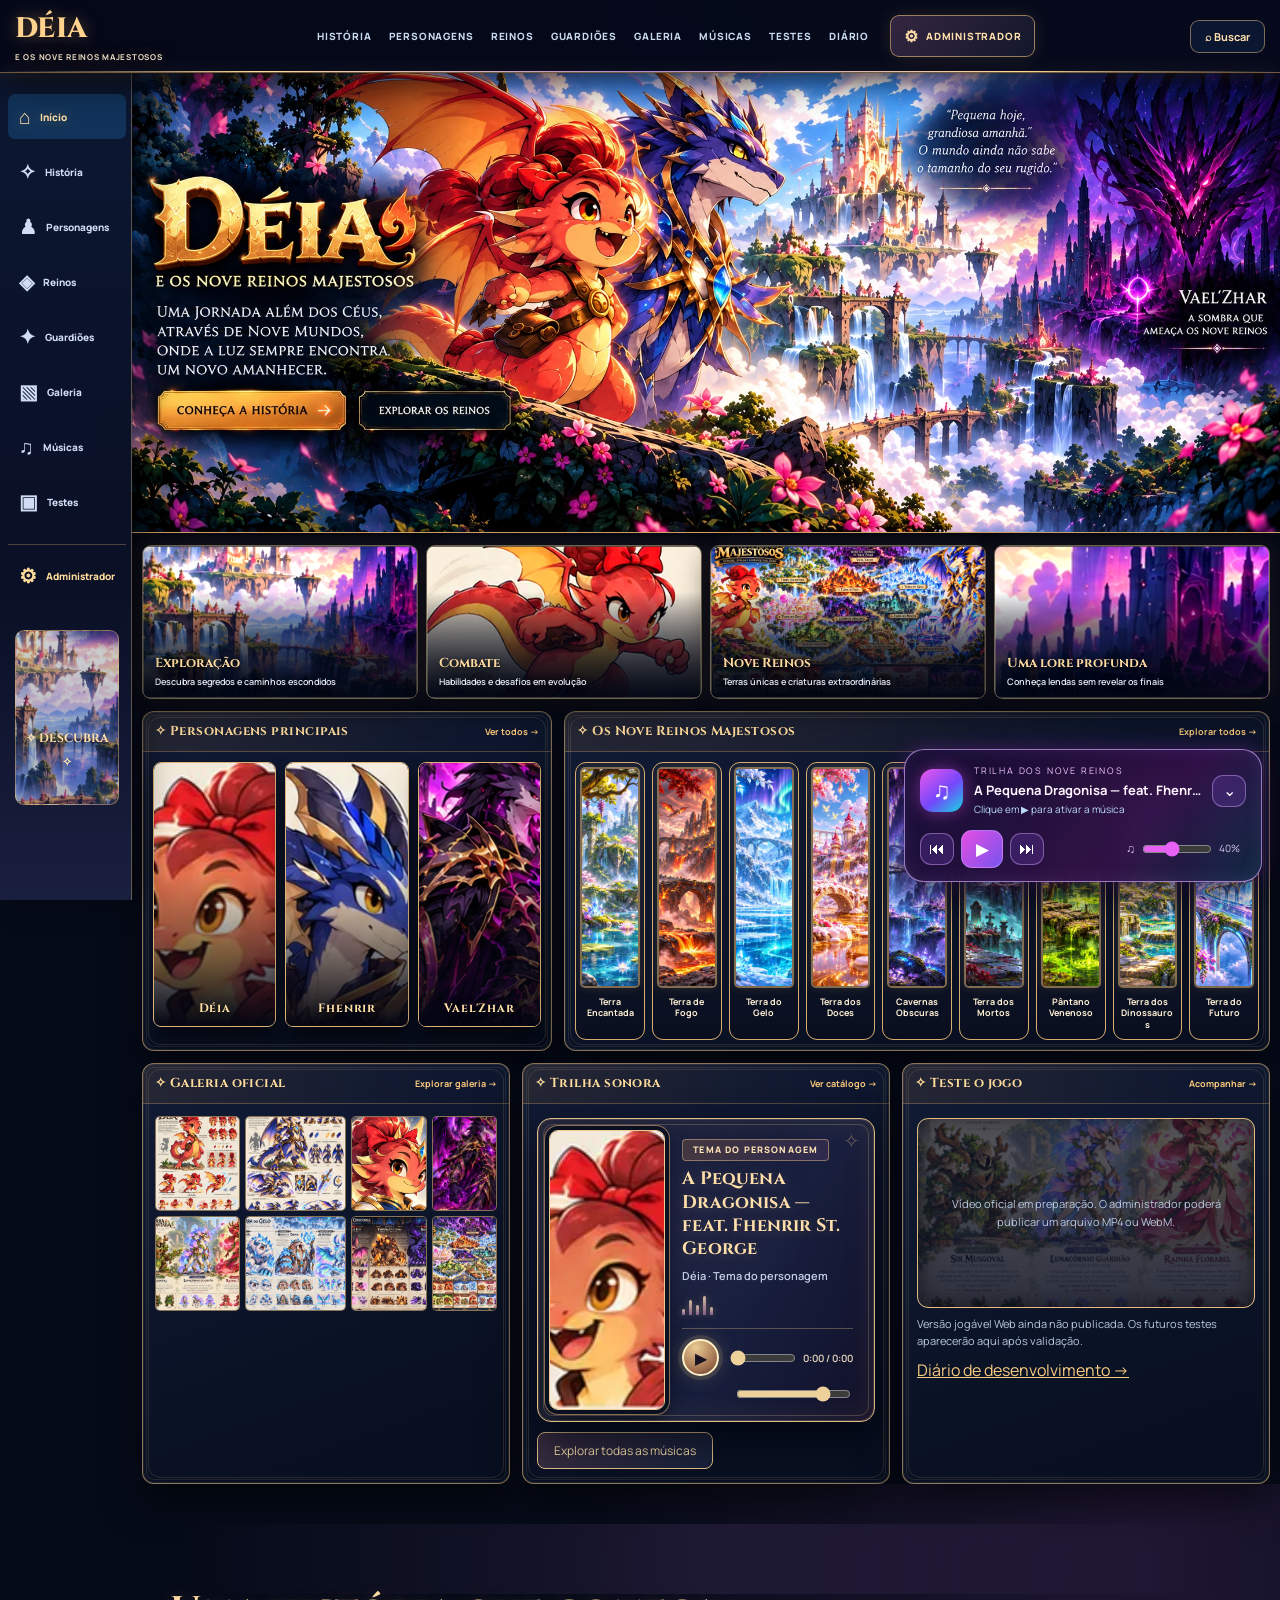
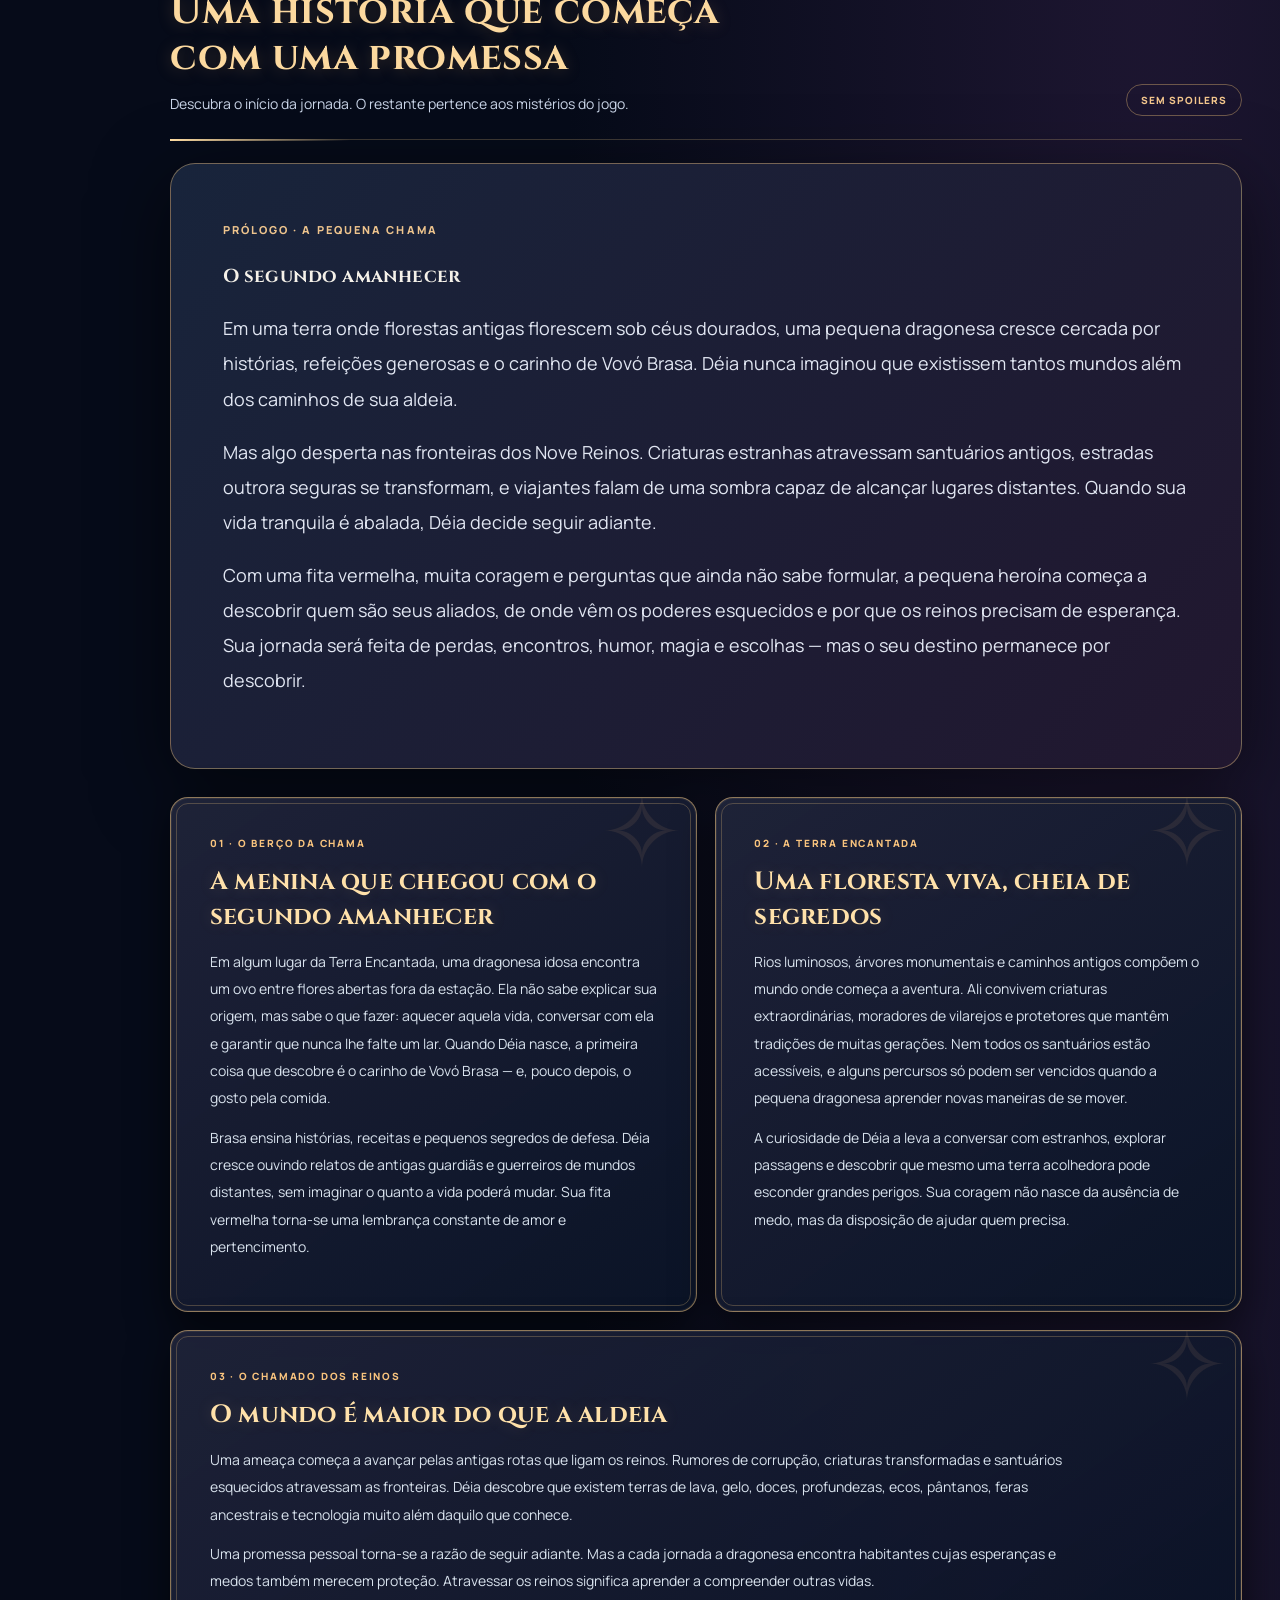
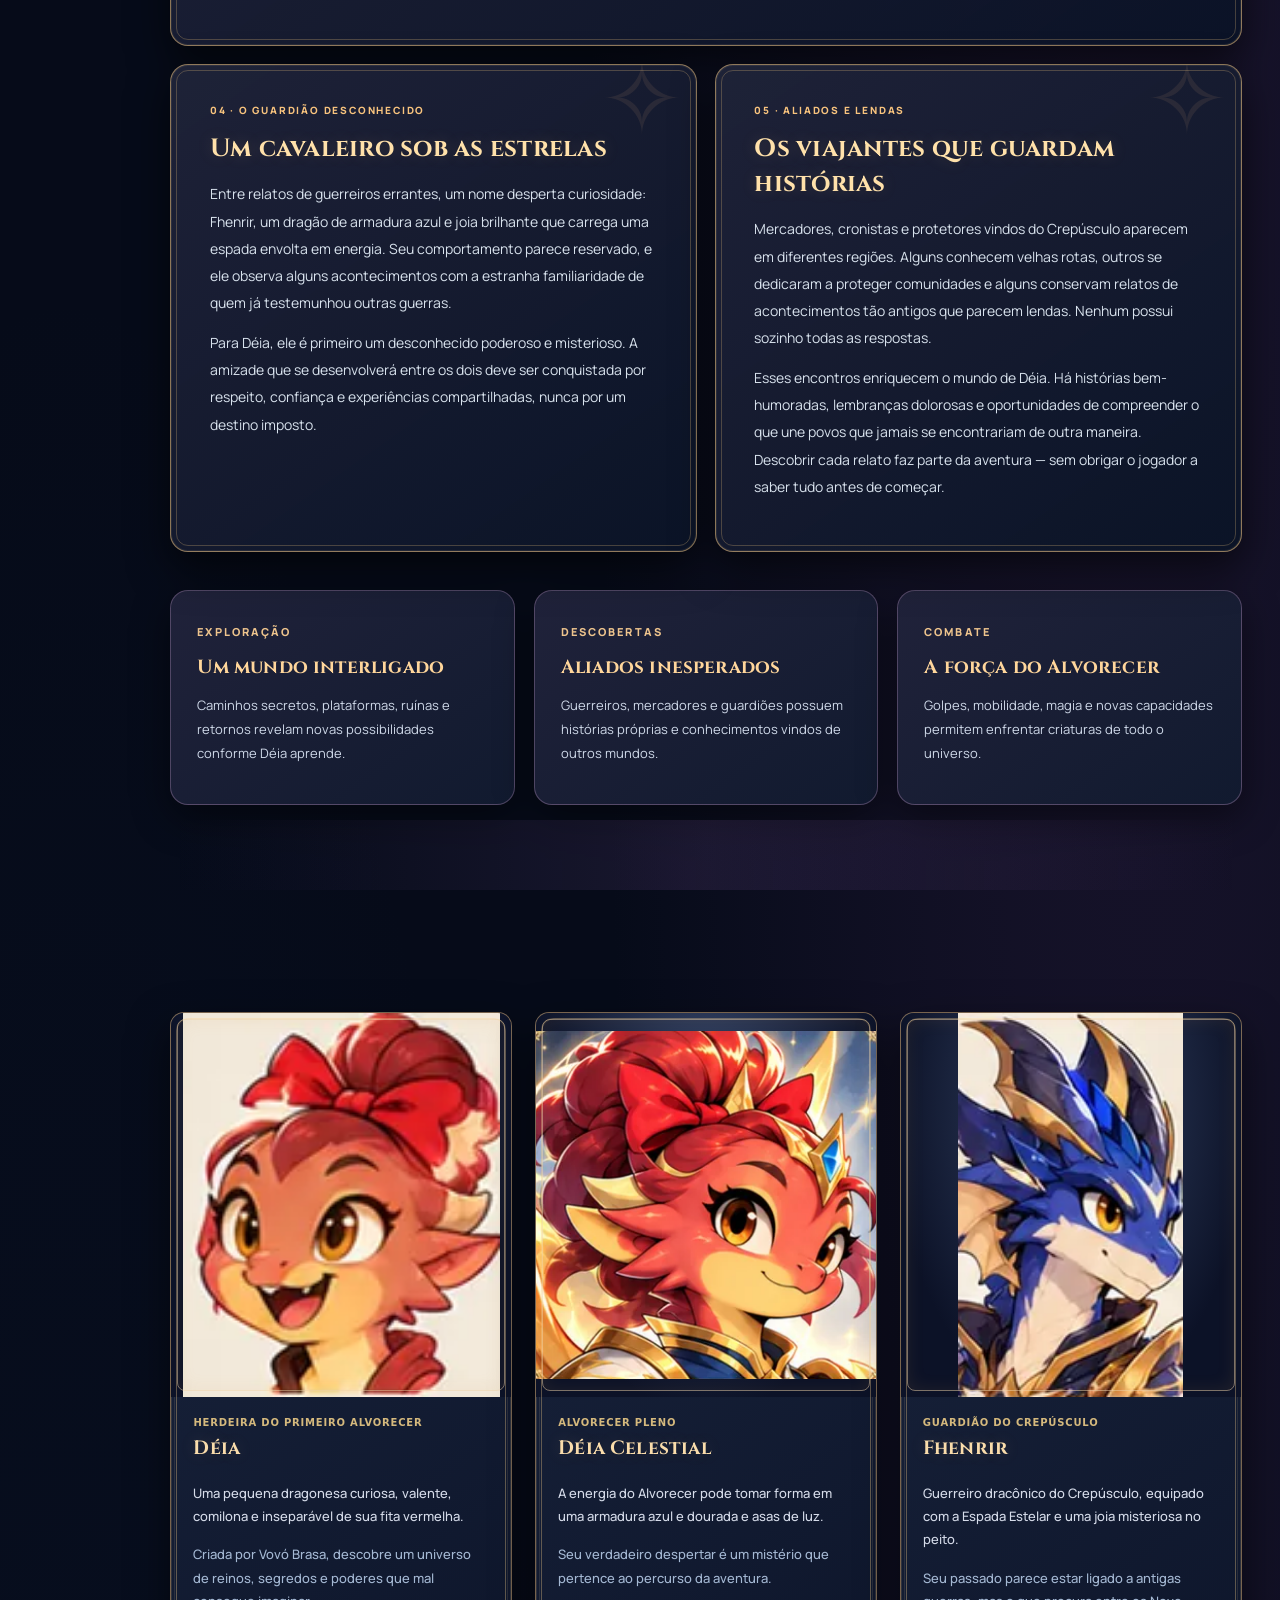
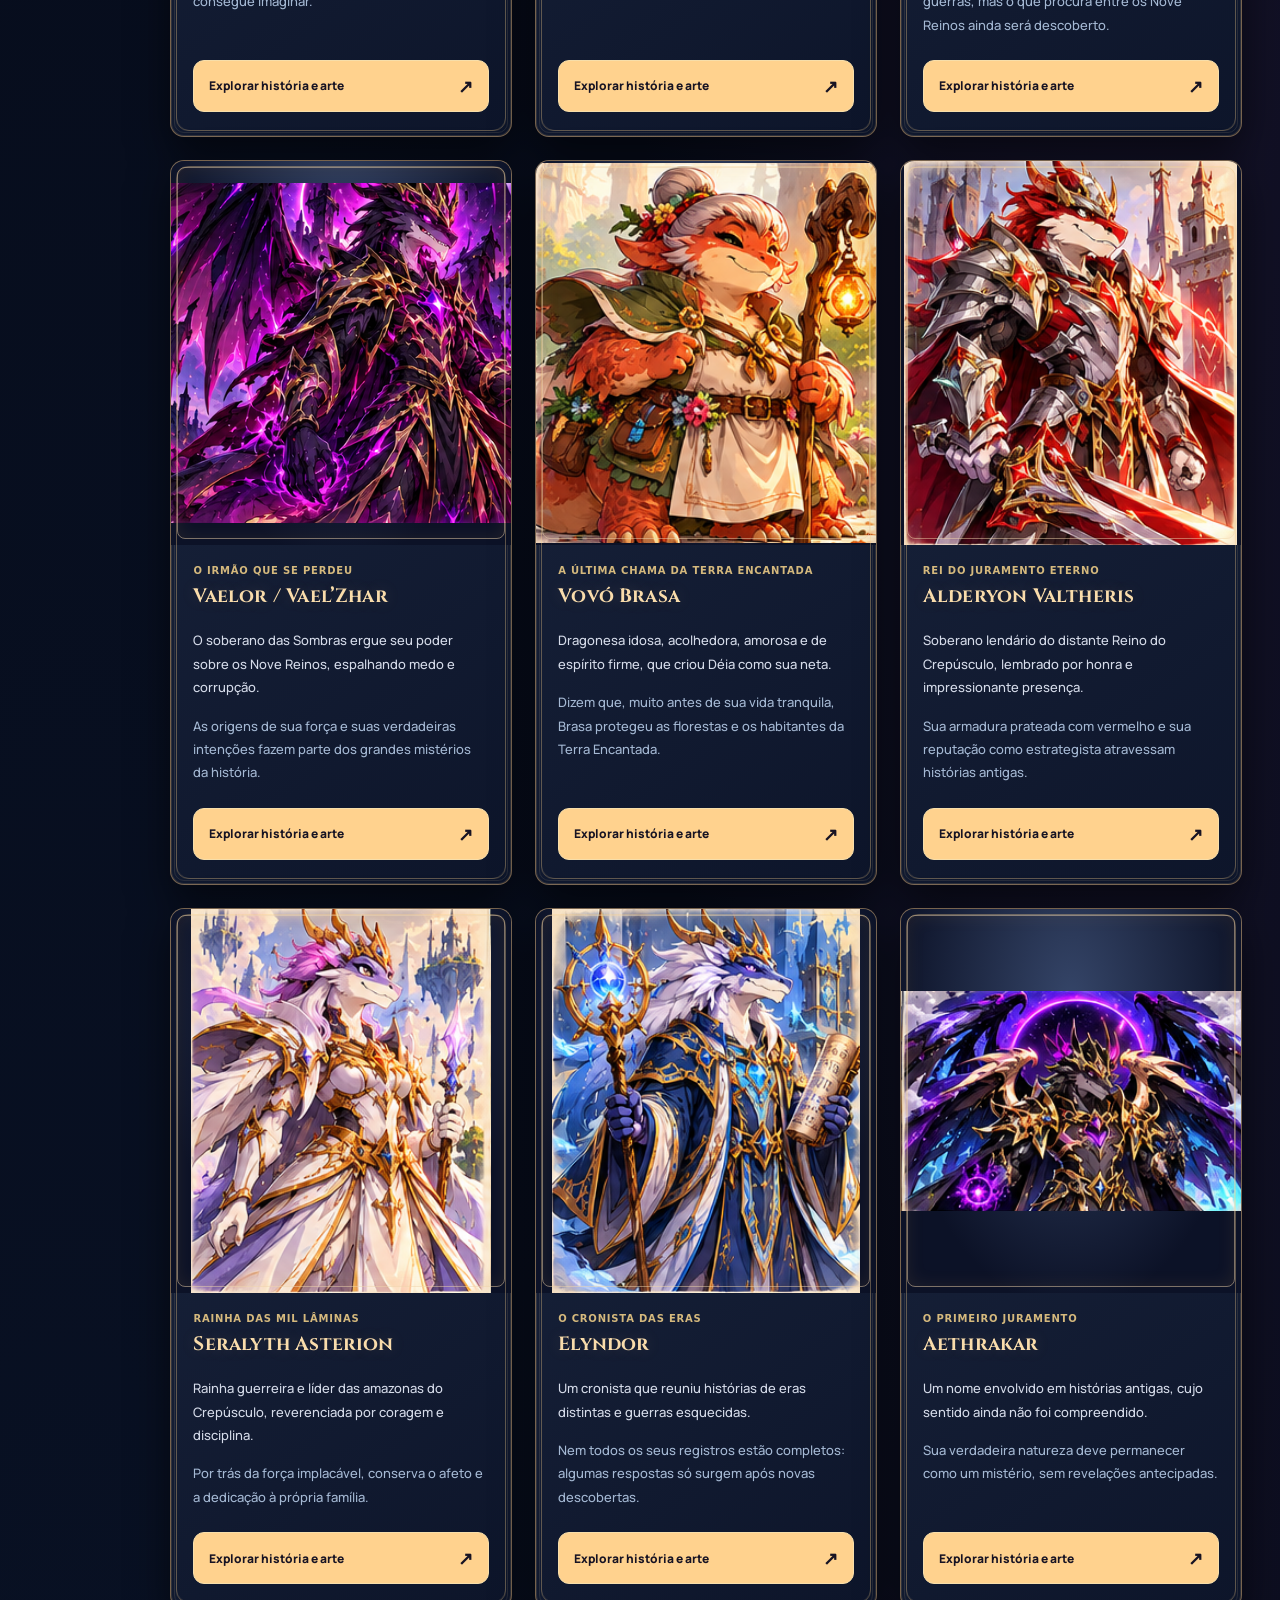
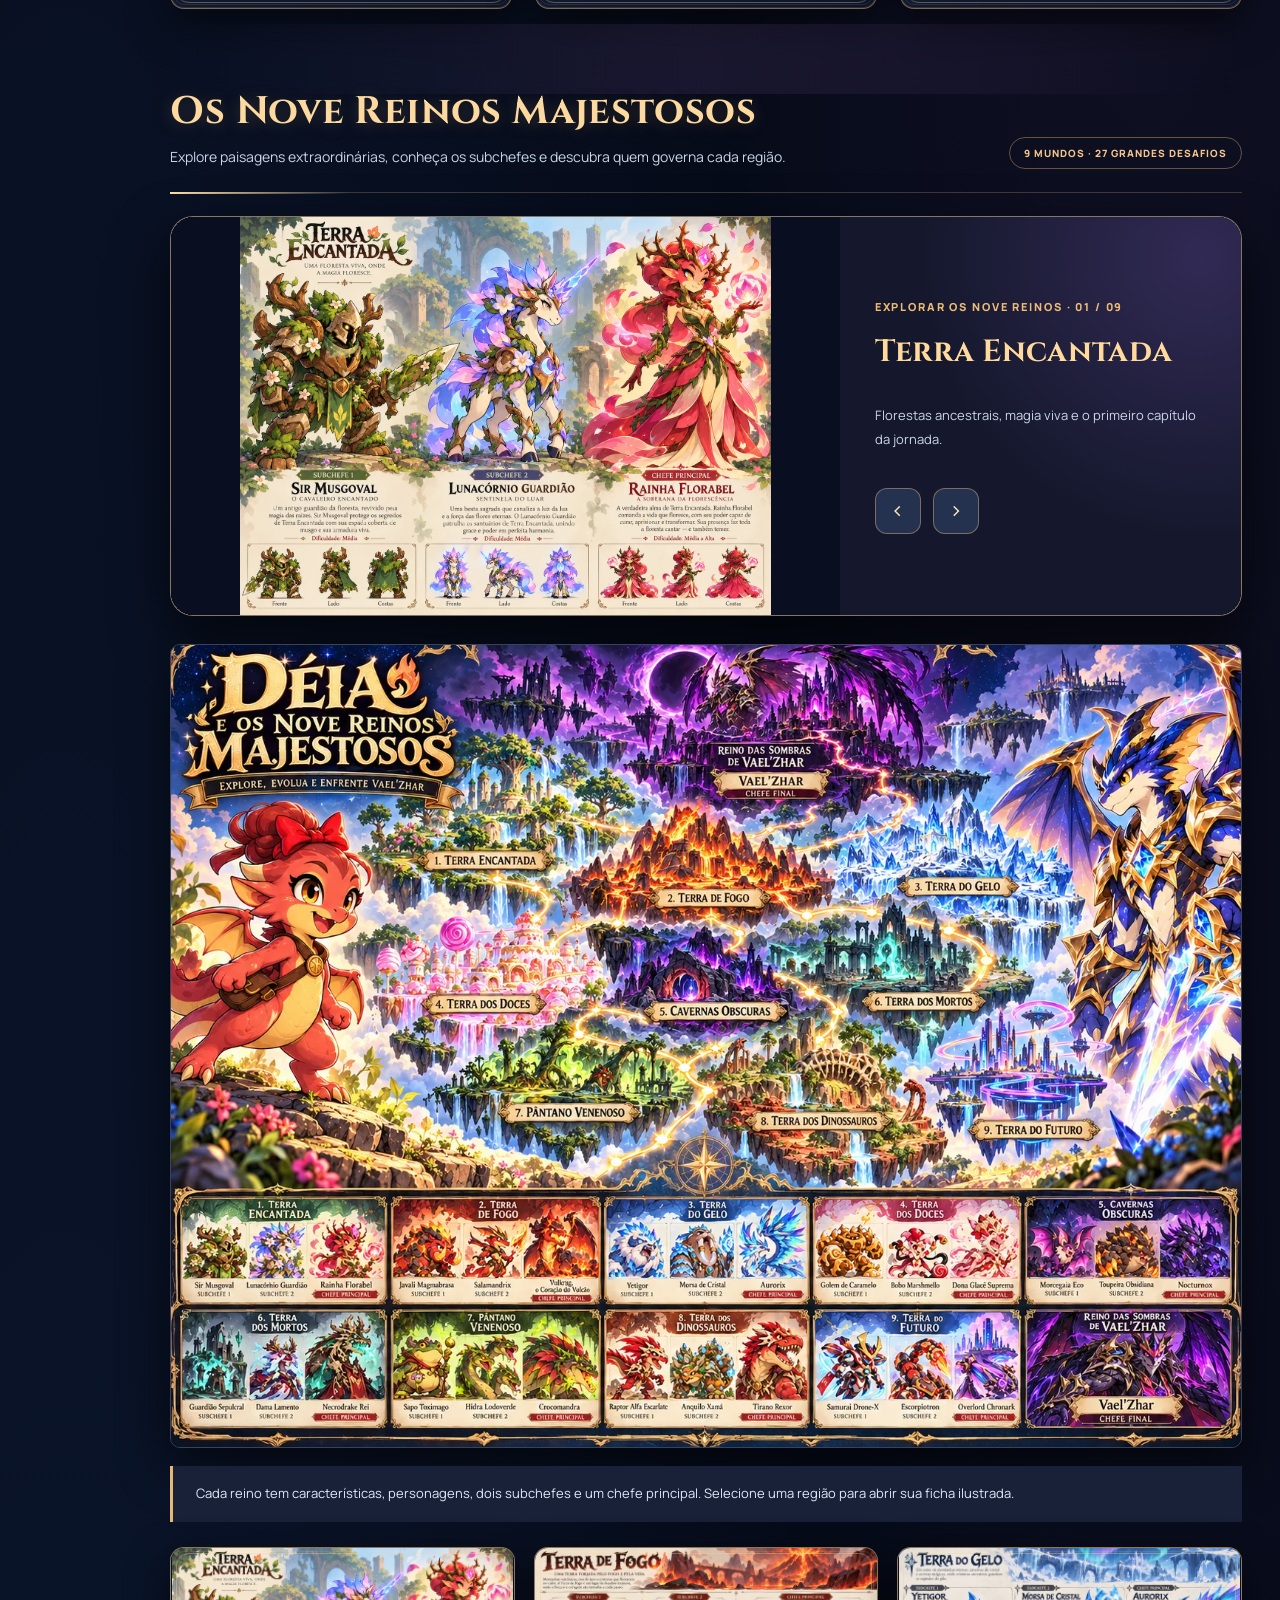
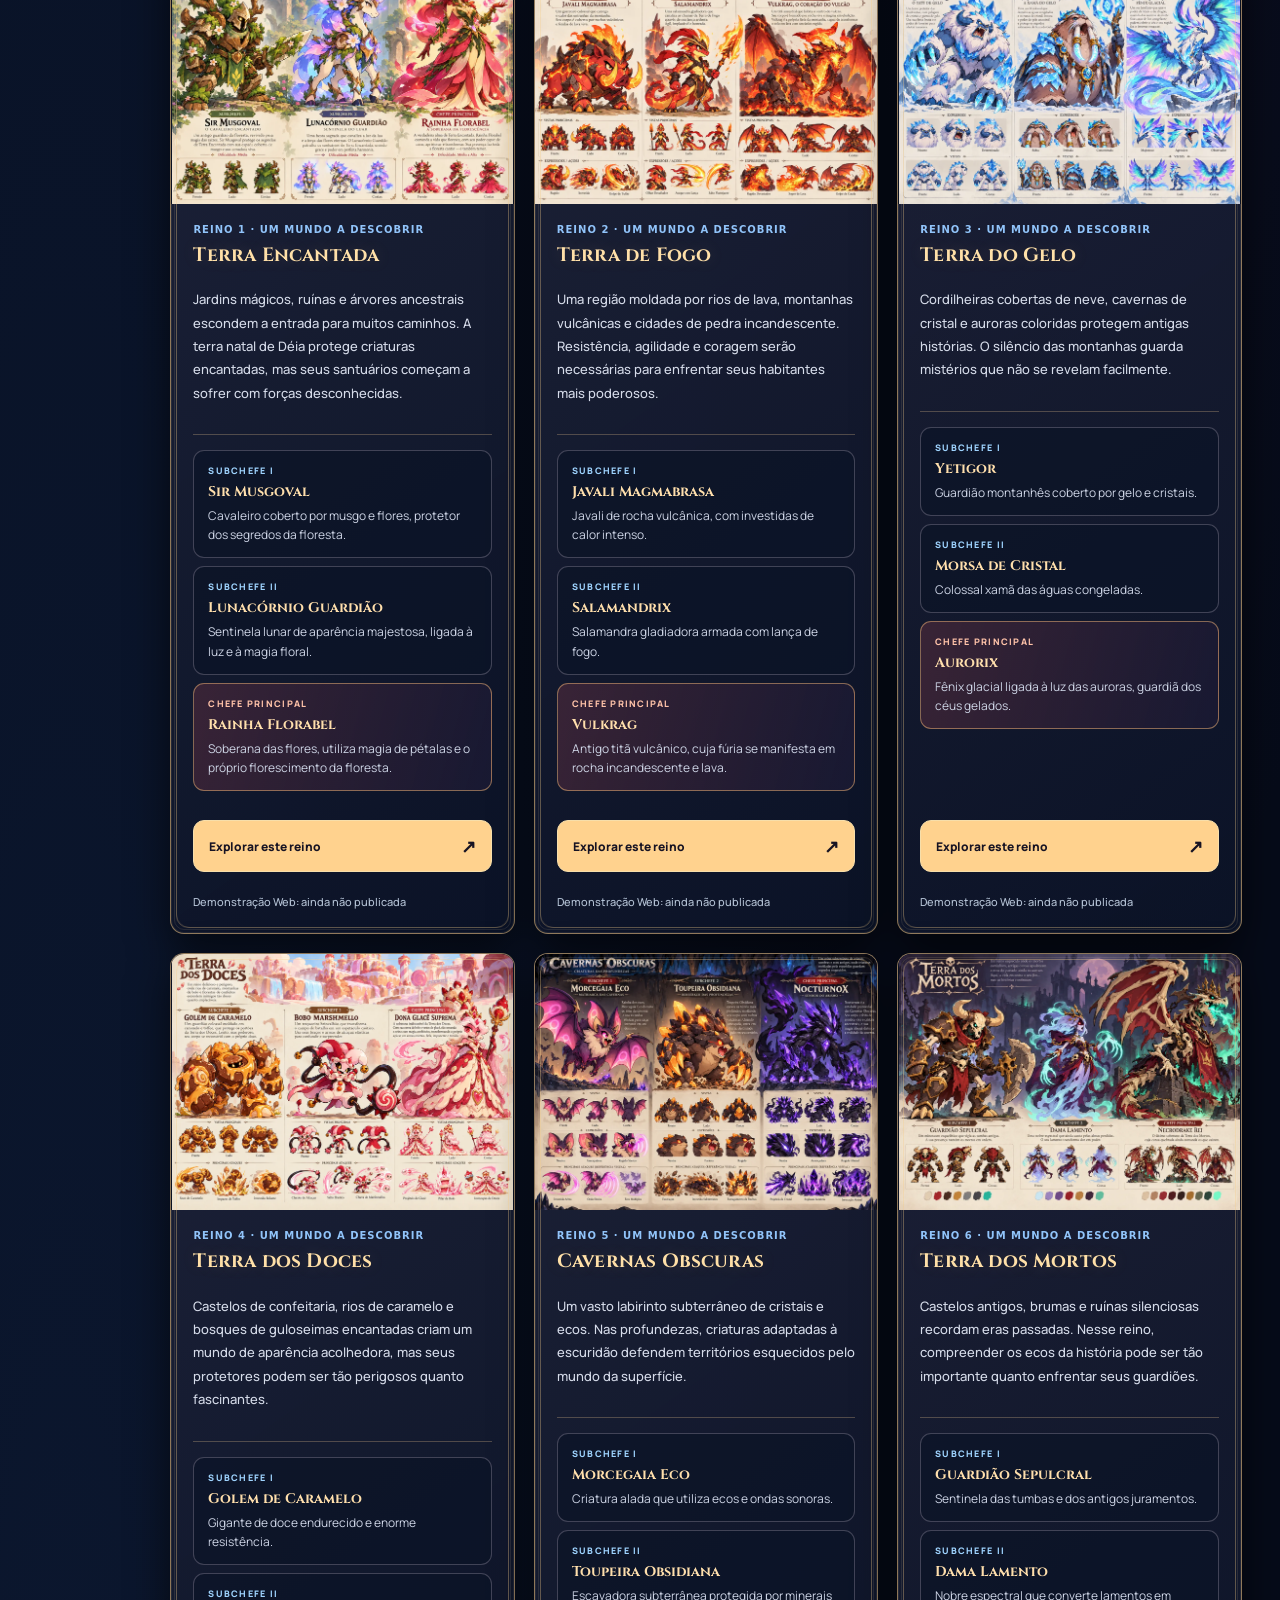
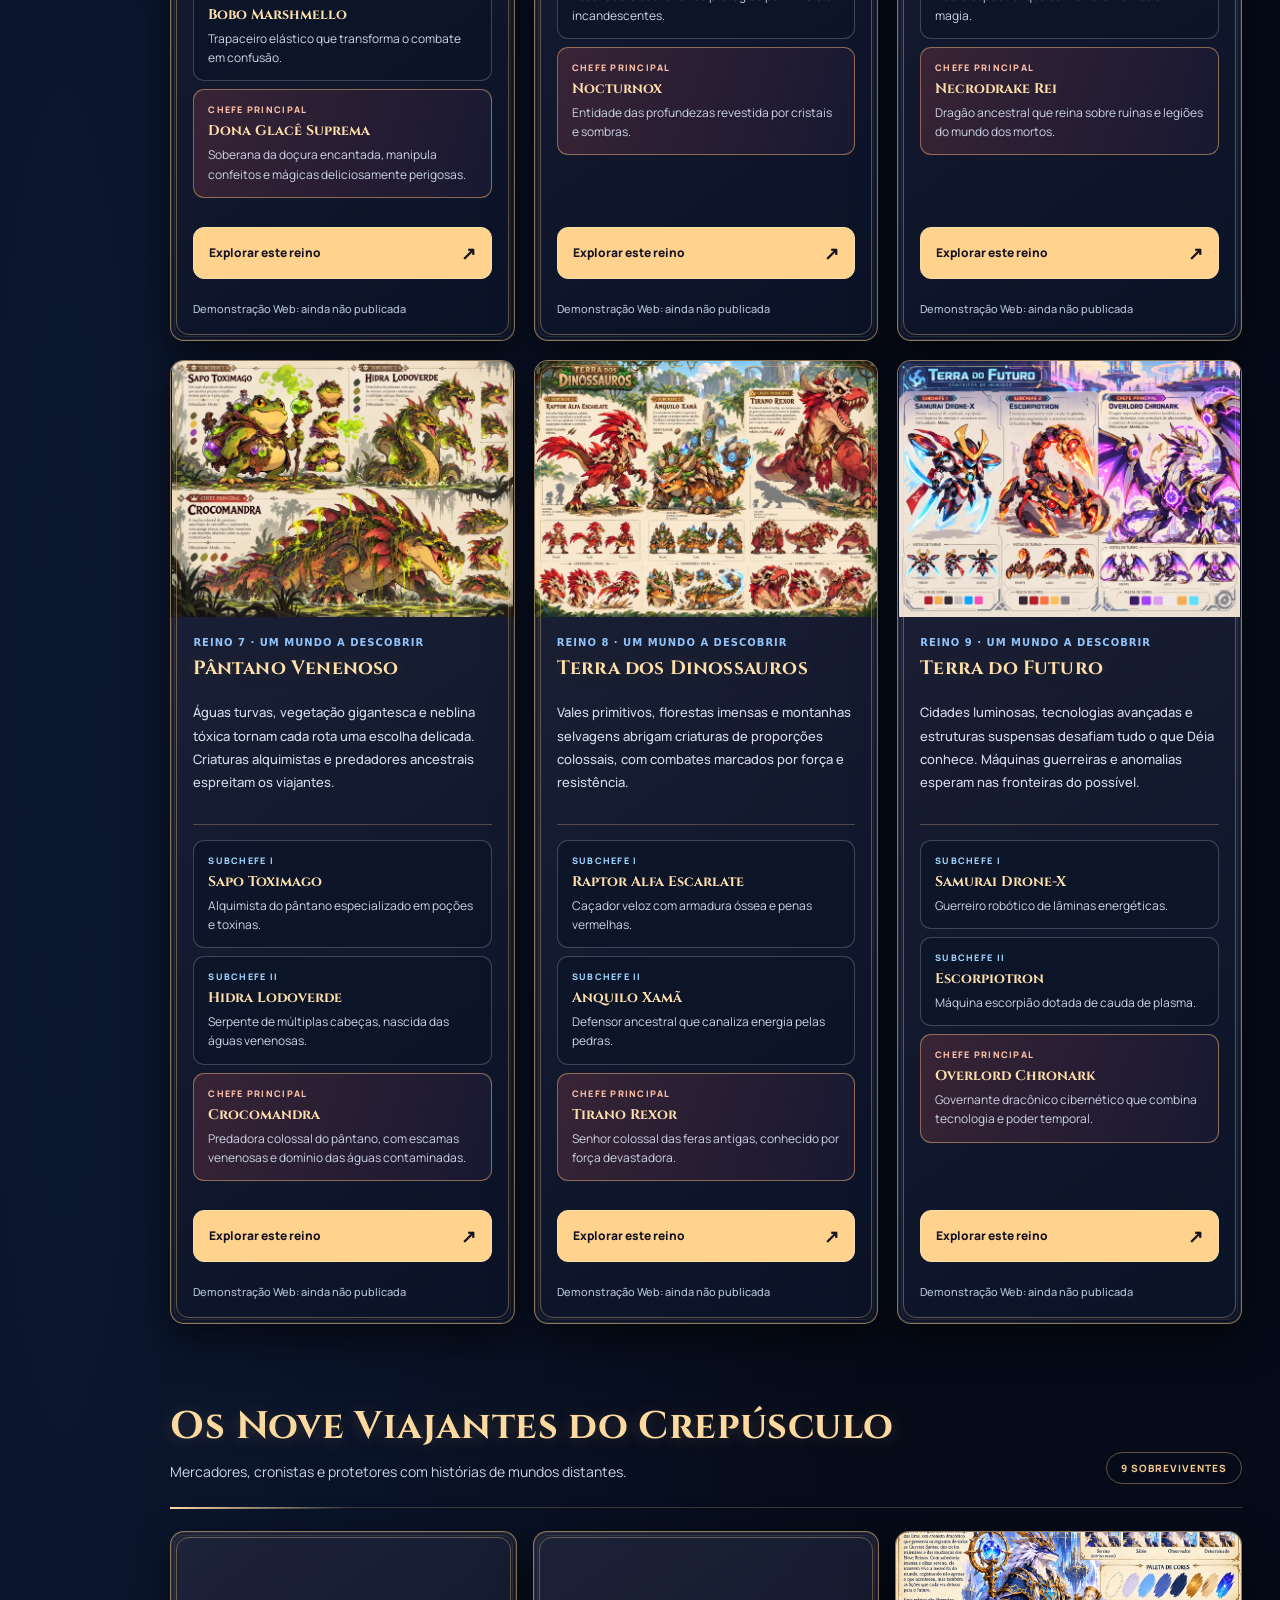
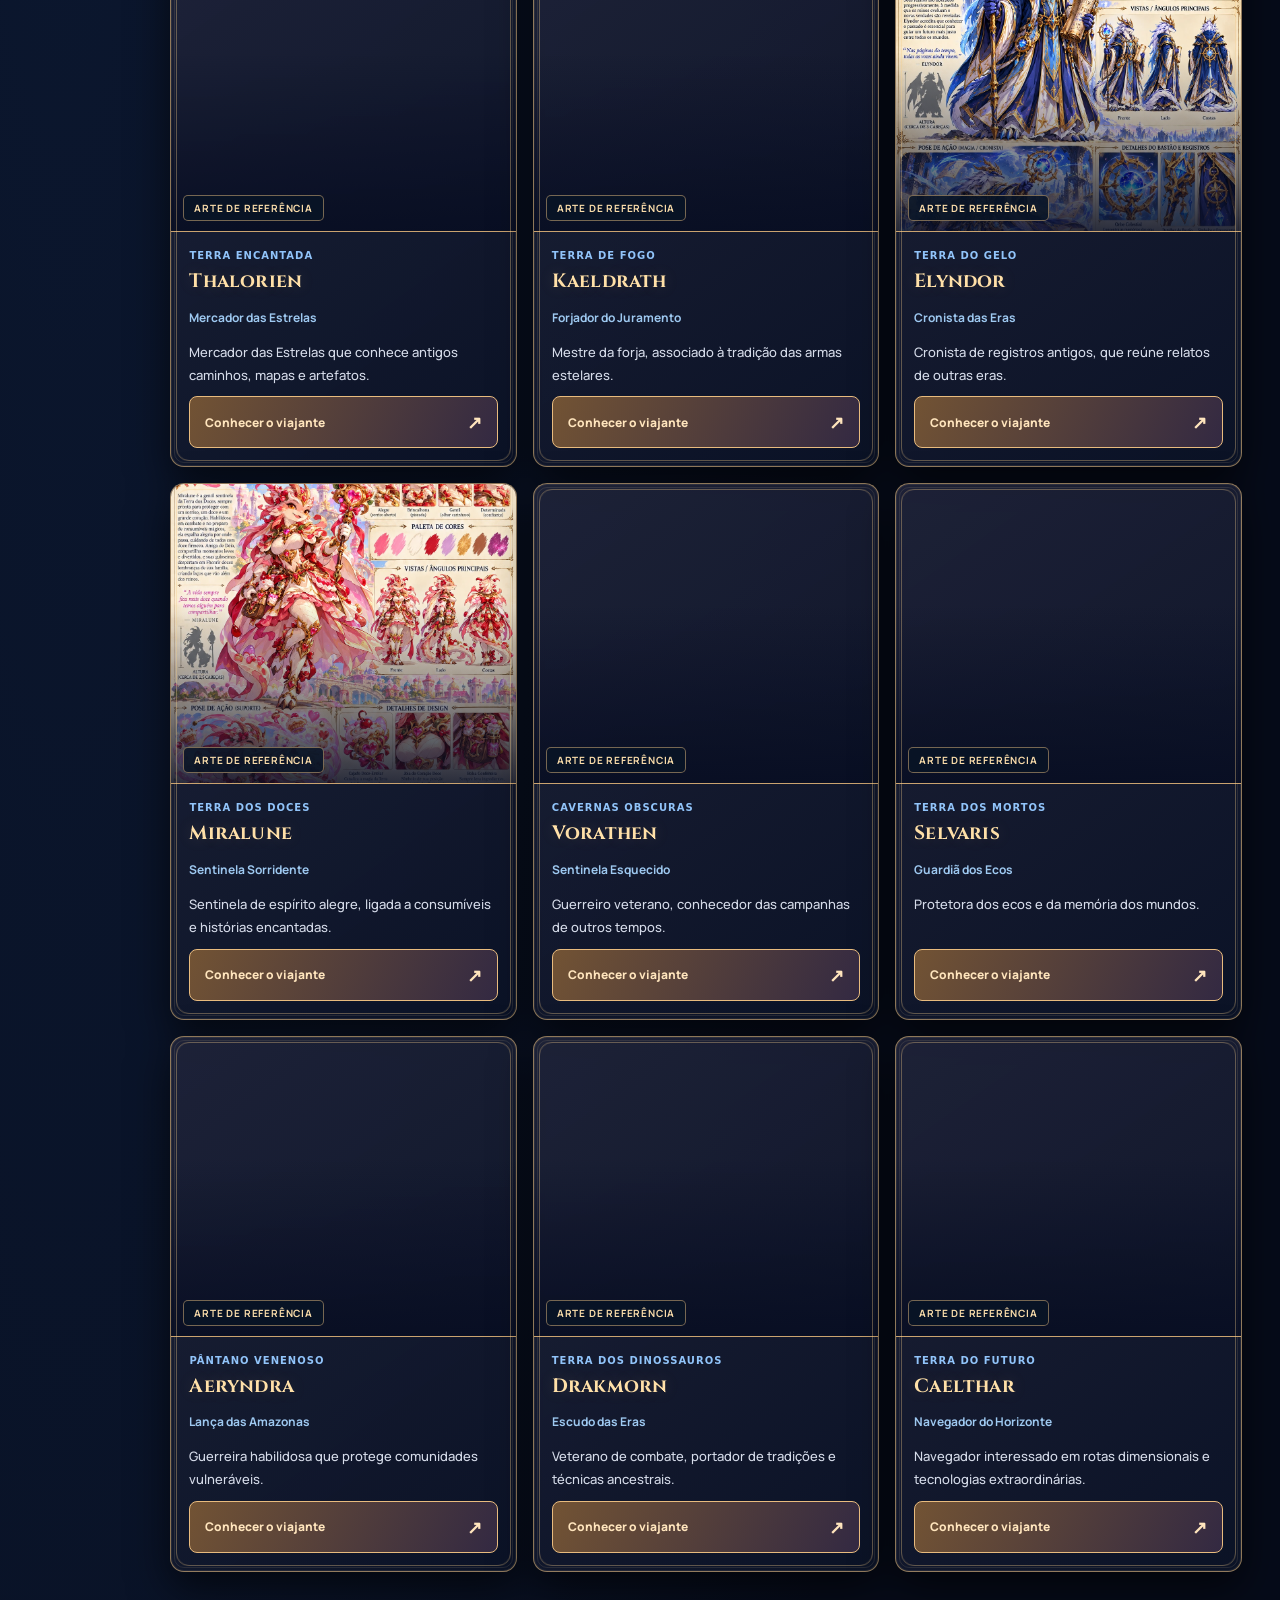
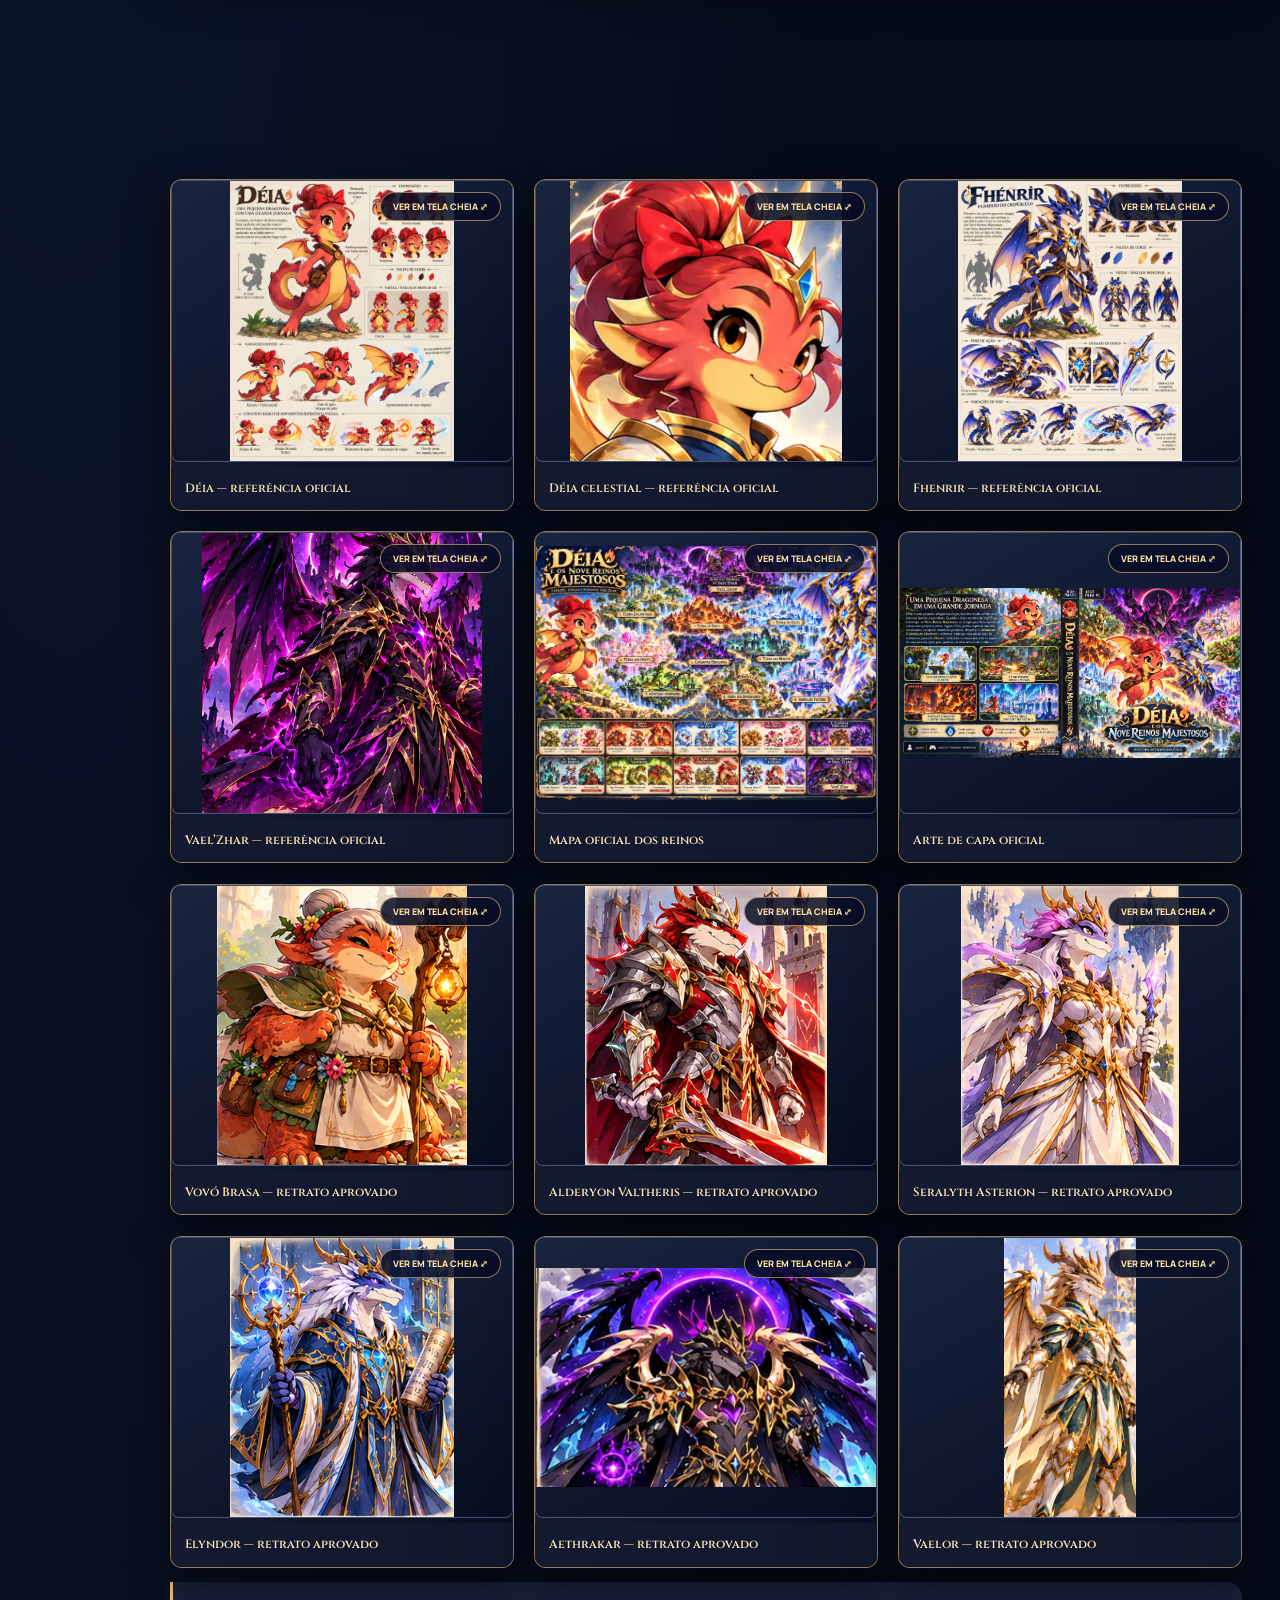
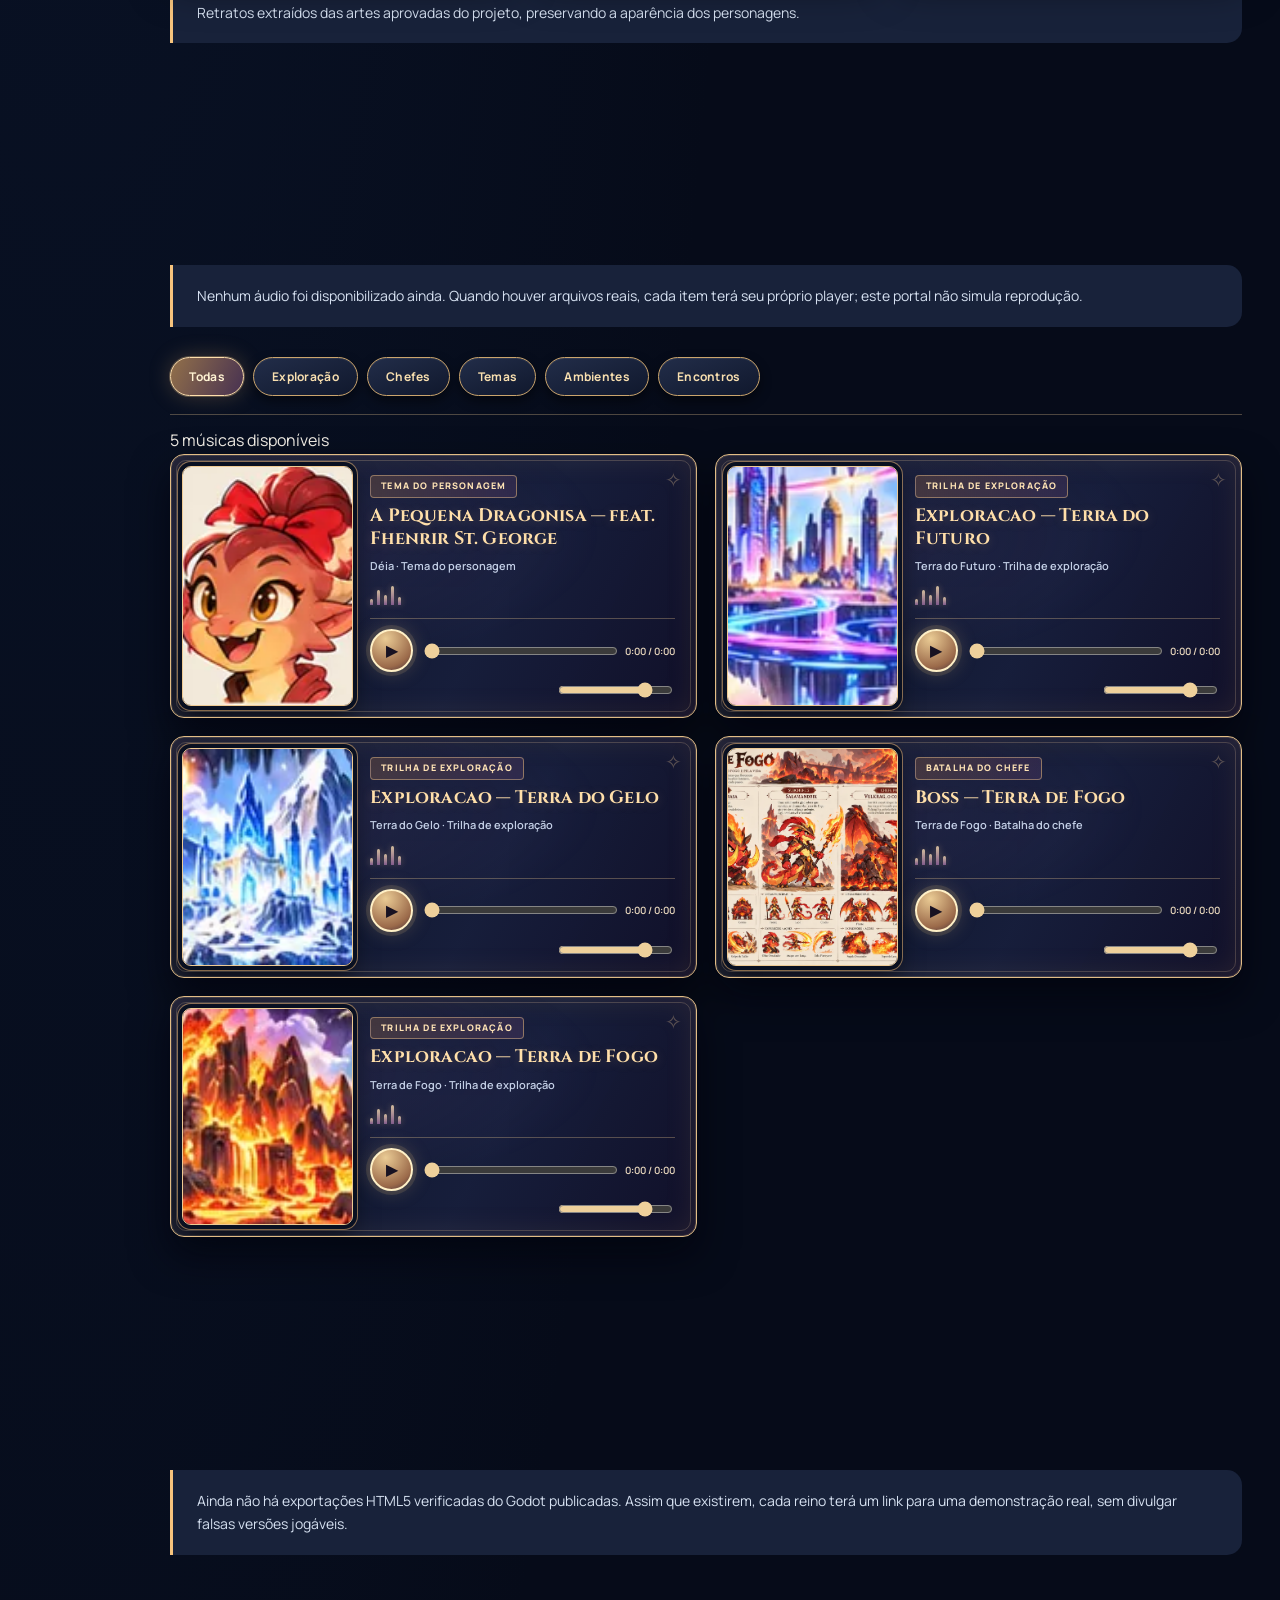
==== commit 7fbae274: "fix: refresh kingdom card layout stylesheet v2" ====
--- a/index.html
+++ b/index.html
@@ -1,6 +1,6 @@
 <!doctype html><html lang="pt-BR"><head><meta charset="utf-8"><meta name="viewport" content="width=device-width,initial-scale=1"><meta name="deia-site-revision" content="19.2"><meta name="theme-color" content="#06101d"><meta name="description" content="Conheça Déia e os Nove Reinos Majestosos, jogo metroidvania de fantasia: história, personagens, reinos, chefes e diário de desenvolvimento."><title>Déia e os Nove Reinos Majestosos — Portal Oficial</title><link rel="icon" href="assets/img/deia.webp" type="image/webp"><meta property="og:title" content="Déia e os Nove Reinos Majestosos"><meta property="og:description" content="Uma pequena dragonesa. Uma grande jornada. Explore a história dos Nove Reinos."><meta property="og:type" content="website"><meta property="og:image" content="https://superstarcreator.online/assets/img/cover.webp"><meta property="og:url" content="https://superstarcreator.online/"><script src="assets/site.js" defer></script><link rel="preload" as="image" href="assets/img/DEIA_BANNER_APROVADO_V13.webp" fetchpriority="high"><link rel="stylesheet" href="assets/portal-compiled-v27.css?v=27"><link rel="stylesheet" href="assets/guardians-cards-v28.css?v=28"><link rel="stylesheet" href="assets/realm-gallery-v32.css?v=32"><link rel="stylesheet" href="assets/gallery-improvements-v35.css?v=35">
 
-<link rel="stylesheet" href="assets/realm-viewer-v18.css?v=35"><link rel="stylesheet" href="assets/world-hub-v1.css?v=12"><link rel="stylesheet" href="assets/mini-player-neon-v1.css?v=1"><link rel="stylesheet" href="assets/realm-thumbnails-premium-v1.css?v=1"></head><body><header class="bar"><div class="shell top"><a href="#inicio" class="brand">DÉIA<small>E OS NOVE REINOS MAJESTOSOS</small></a><nav class="nav" aria-label="Navegação principal"><a href="#historia">História</a><a href="#personagens">Personagens</a><a href="#reinos">Reinos</a><a href="#guardioes">Guardiões</a><a href="#galeria">Galeria</a><a href="#musicas">Músicas</a><a href="#testes">Testes</a><a href="#desenvolvimento">Diário</a><a class="admin-menu-link" href="admin/" rel="nofollow" aria-label="Entrar no painel administrativo"><span aria-hidden="true">⚙</span> Administrador</a></nav></div></header>
+<link rel="stylesheet" href="assets/realm-viewer-v18.css?v=35"><link rel="stylesheet" href="assets/world-hub-v1.css?v=12"><link rel="stylesheet" href="assets/mini-player-neon-v1.css?v=1"><link rel="stylesheet" href="assets/realm-thumbnails-premium-v1.css?v=2"></head><body><header class="bar"><div class="shell top"><a href="#inicio" class="brand">DÉIA<small>E OS NOVE REINOS MAJESTOSOS</small></a><nav class="nav" aria-label="Navegação principal"><a href="#historia">História</a><a href="#personagens">Personagens</a><a href="#reinos">Reinos</a><a href="#guardioes">Guardiões</a><a href="#galeria">Galeria</a><a href="#musicas">Músicas</a><a href="#testes">Testes</a><a href="#desenvolvimento">Diário</a><a class="admin-menu-link" href="admin/" rel="nofollow" aria-label="Entrar no painel administrativo"><span aria-hidden="true">⚙</span> Administrador</a></nav></div></header>
 <aside class="v9-side" aria-label="Atalhos"><a href="#inicio"><i>⌂</i> Início</a><a href="#historia"><i>✧</i> História</a><a href="#personagens"><i>♟</i> Personagens</a><a href="#reinos"><i>◈</i> Reinos</a><a href="#guardioes"><i>✦</i> Guardiões</a><a href="#galeria"><i>▧</i> Galeria</a><a href="#musicas"><i>♫</i> Músicas</a><a href="#testes"><i>▣</i> Testes</a><a class="admin-side-link" href="admin/" rel="nofollow"><i>⚙</i> Administrador</a></aside><main><section class="hero" id="inicio"><div class="hero-inner">
 <div class="v9-cover"><div class="v9-inner"><div class="v9-intro"><div class="eyebrow">Uma jornada além dos céus</div><h1>DÉIA</h1><div class="v9-sub">E os Nove Reinos Majestosos</div><p>Uma pequena dragonesa, nove mundos extraordinários e uma aventura onde magia, coragem e amizade se encontram. Explore reinos encantados, enfrente criaturas lendárias e descubra uma história que vai muito além das estrelas.</p><div class="v9-actions"><a class="btn" href="#historia">Conheça a história</a><a class="btn alt" href="#reinos">Explorar os reinos</a></div></div></div></div>
 <div class="v9-features"><a class="v9-feature" href="#reinos"><img src="assets/img/reinos/paisagem-luminosa-oficial.webp" alt="" loading="lazy"><span>Exploração<small>Descubra segredos e caminhos escondidos</small></span></a><a class="v9-feature" href="#personagens"><img src="assets/img/personagens/deia-acao-oficial.webp" alt="" loading="lazy"><span>Combate<small>Habilidades e desafios em evolução</small></span></a><a class="v9-feature" href="#reinos"><img src="assets/img/map.webp" alt="" loading="lazy"><span>Nove Reinos<small>Terras únicas e criaturas extraordinárias</small></span></a><a class="v9-feature" href="#historia"><img src="assets/img/reinos/paisagem-misteriosa-oficial.webp?v=16.4" alt="" loading="lazy"><span>Uma lore profunda<small>Conheça lendas sem revelar os finais</small></span></a></div>
--- a/assets/realm-thumbnails-premium-v1.css
+++ b/assets/realm-thumbnails-premium-v1.css
@@ -1 +1,9 @@
-.v9-realms{display:grid!important;grid-template-columns:repeat(9,minmax(0,1fr));gap:9px!important;align-items:stretch}.v9-realms>a{min-width:0;display:flex!important;flex-direction:column;align-items:stretch;gap:7px;border-radius:12px;padding:7px!important;transition:transform .2s,box-shadow .2s,border-color .2s}.v9-realms>a:hover,.v9-realms>a:focus-visible{transform:translateY(-3px);box-shadow:0 0 14px #e4a3f777}.v9-realms>a img{display:block;width:100%!important;height:176px!important;min-height:176px;max-height:none!important;object-fit:cover!important;object-position:center;border-radius:8px}.v9-realms>a span{font-size:11px;line-height:1.3;min-height:30px;text-align:center}@media(max-width:1050px){.v9-realms{grid-template-columns:repeat(5,minmax(0,1fr))}.v9-realms>a img{height:150px!important;min-height:150px}}@media(max-width:580px){.v9-realms{grid-template-columns:repeat(3,minmax(0,1fr));gap:6px!important}.v9-realms>a img{height:118px!important;min-height:118px}.v9-realms>a span{font-size:10px}}+/* V2 — ocupar integralmente a moldura dos nove reinos, sem faixa vazia */
+.v9-panel:has(> .v9-realms){display:flex;flex-direction:column}
+.v9-panel>.v9-realms{display:grid!important;grid-template-columns:repeat(9,minmax(0,1fr))!important;grid-auto-rows:1fr;align-items:stretch!important;gap:9px!important;padding:10px 12px 12px!important;min-height:340px;box-sizing:border-box;flex:1}
+.v9-realms>a{display:flex!important;flex-direction:column;align-items:stretch!important;justify-content:stretch;min-width:0;min-height:328px;gap:8px!important;padding:7px!important;box-sizing:border-box;border:1px solid #cda06ab8;border-radius:11px!important;background:linear-gradient(160deg,#172139,#080e20);text-decoration:none;transition:transform .2s,box-shadow .2s,border-color .2s}
+.v9-realms>a:hover,.v9-realms>a:focus-visible{transform:translateY(-3px);border-color:#f0bbfa;box-shadow:0 0 15px #bd62fa77}
+.v9-realms>a img{display:block;width:100%!important;height:275px!important;min-height:0!important;max-height:none!important;flex:1 1 auto;aspect-ratio:auto!important;object-fit:cover!important;object-position:center!important;border-radius:7px}
+.v9-realms>a span{display:flex;align-items:center;justify-content:center;flex:0 0 32px;min-height:32px;font-size:11px!important;line-height:1.25;text-align:center;color:#ffe2bb}
+@media(max-width:1050px){.v9-panel>.v9-realms{grid-template-columns:repeat(5,minmax(0,1fr))!important;min-height:0}.v9-realms>a{min-height:230px}.v9-realms>a img{height:190px!important}}
+@media(max-width:580px){.v9-panel>.v9-realms{grid-template-columns:repeat(3,minmax(0,1fr))!important;gap:7px!important;padding:8px!important}.v9-realms>a{min-height:195px;padding:5px!important}.v9-realms>a img{height:145px!important}.v9-realms>a span{font-size:10px!important;min-height:35px;flex-basis:35px}}
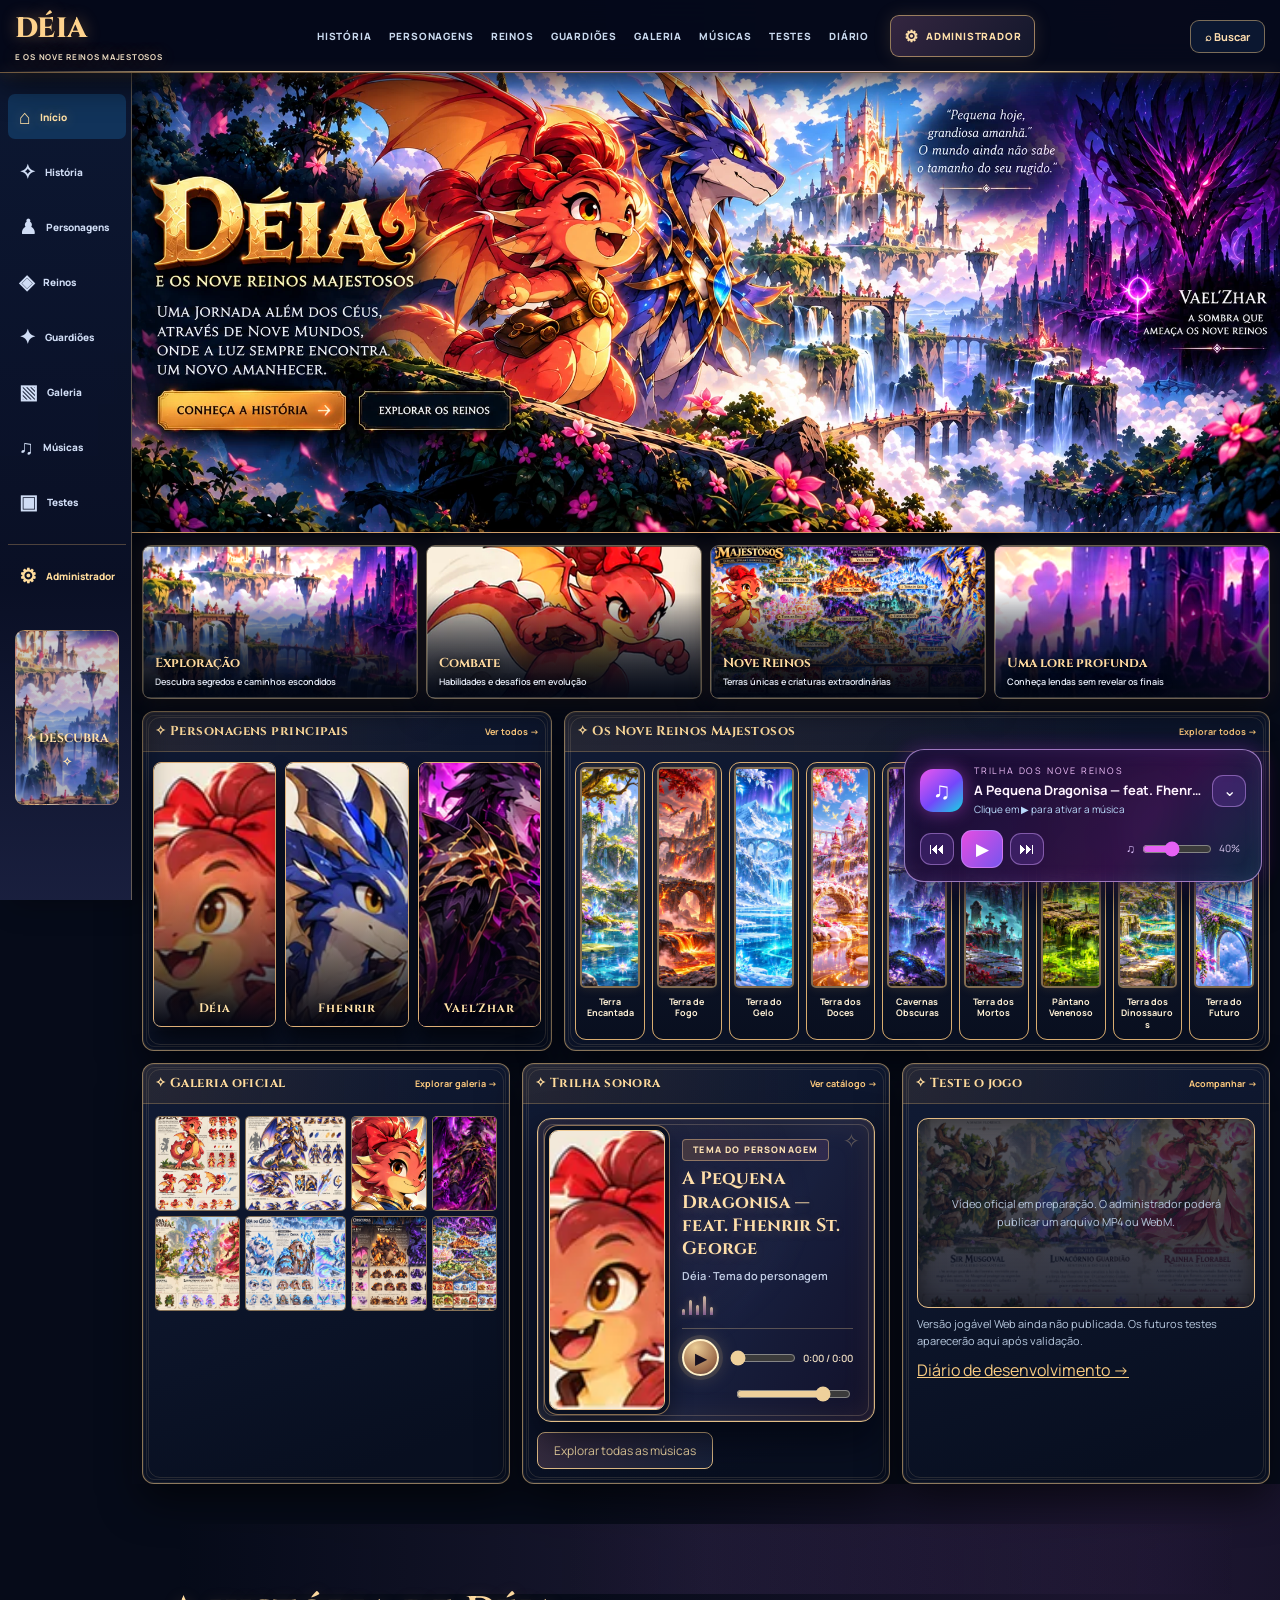
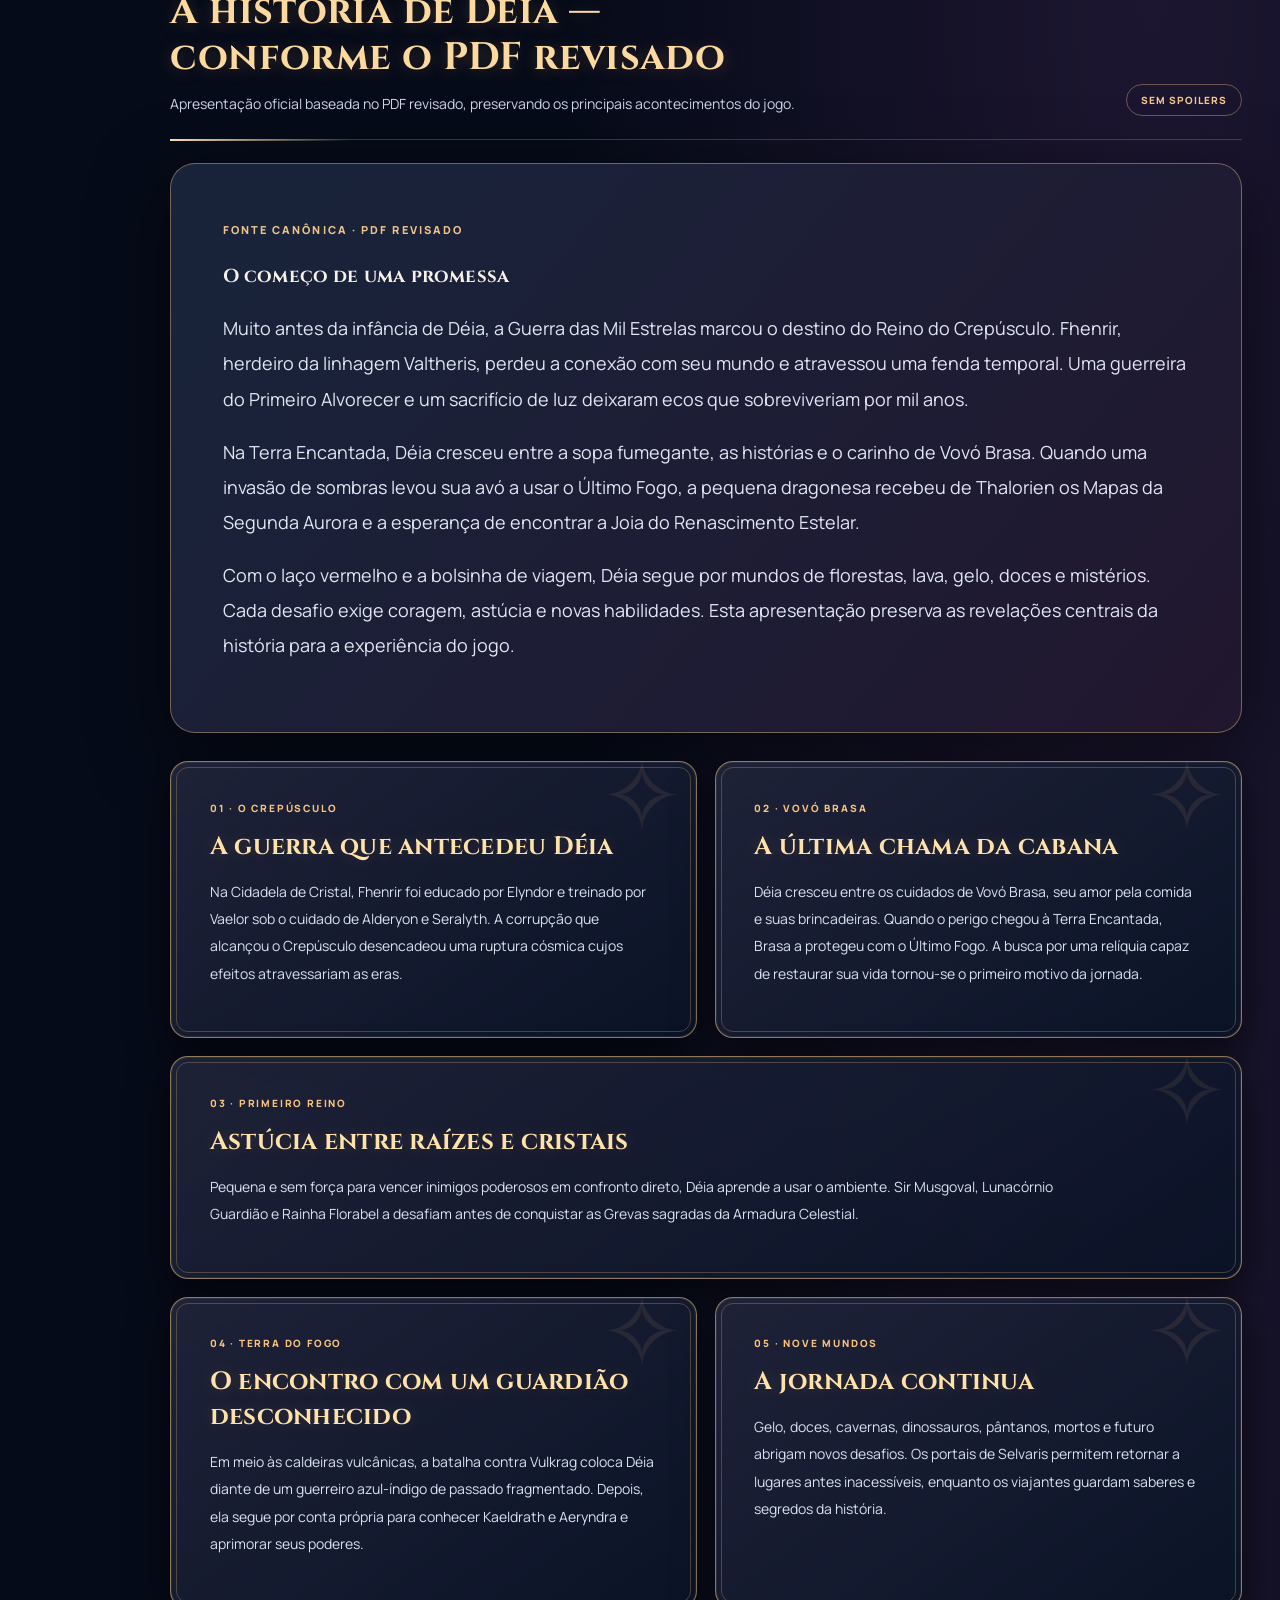
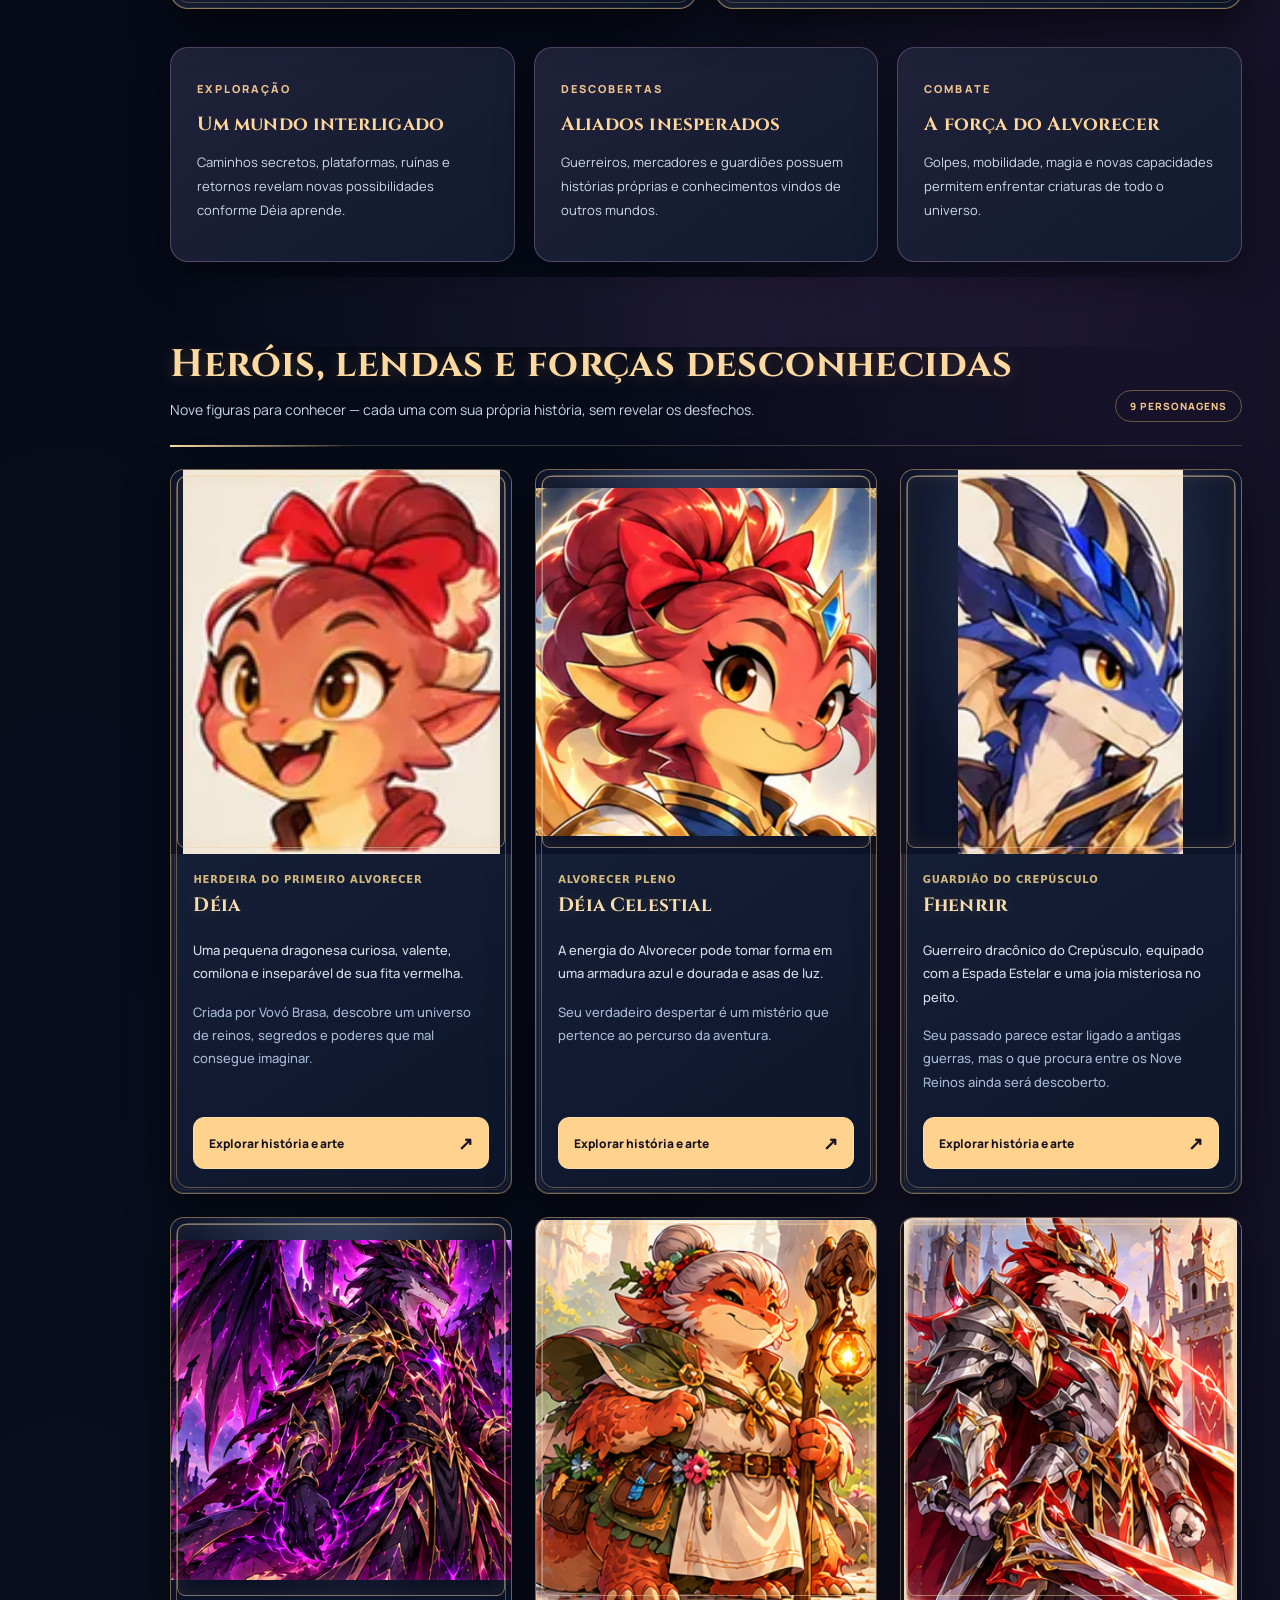
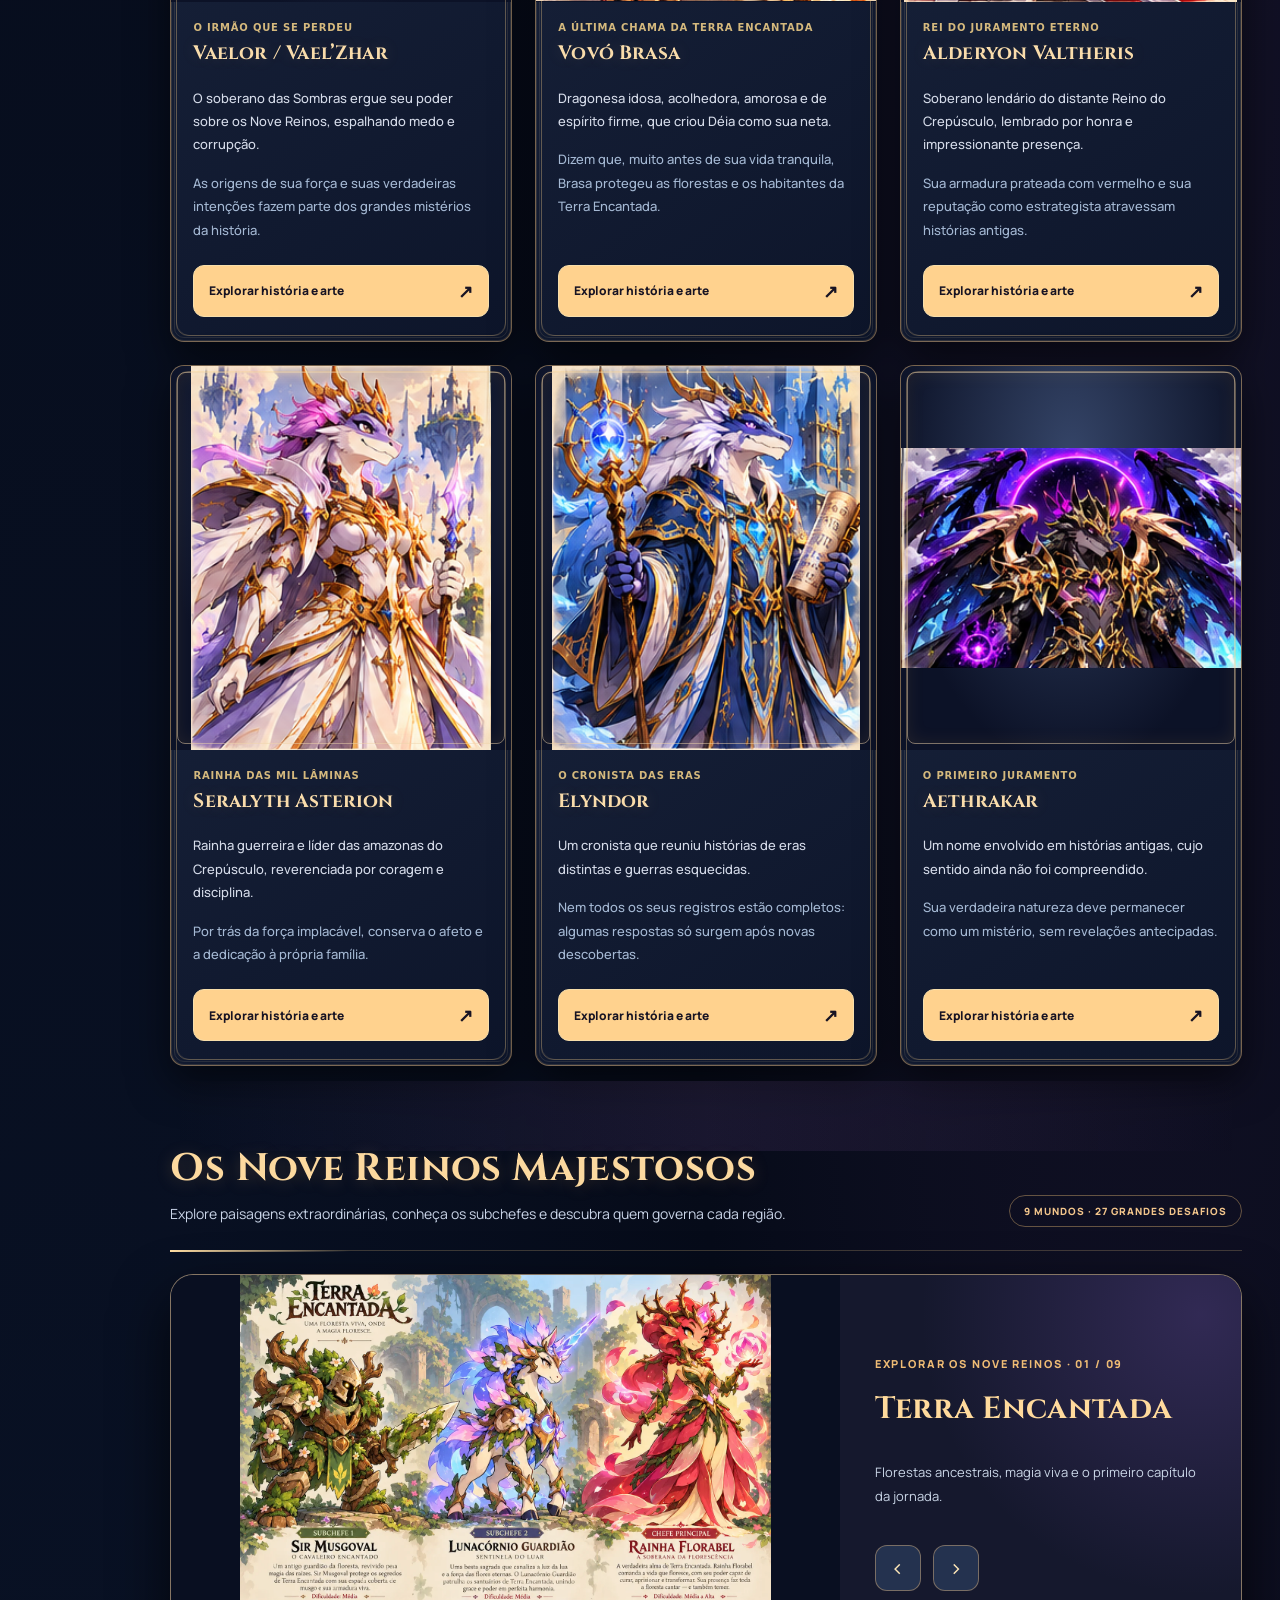
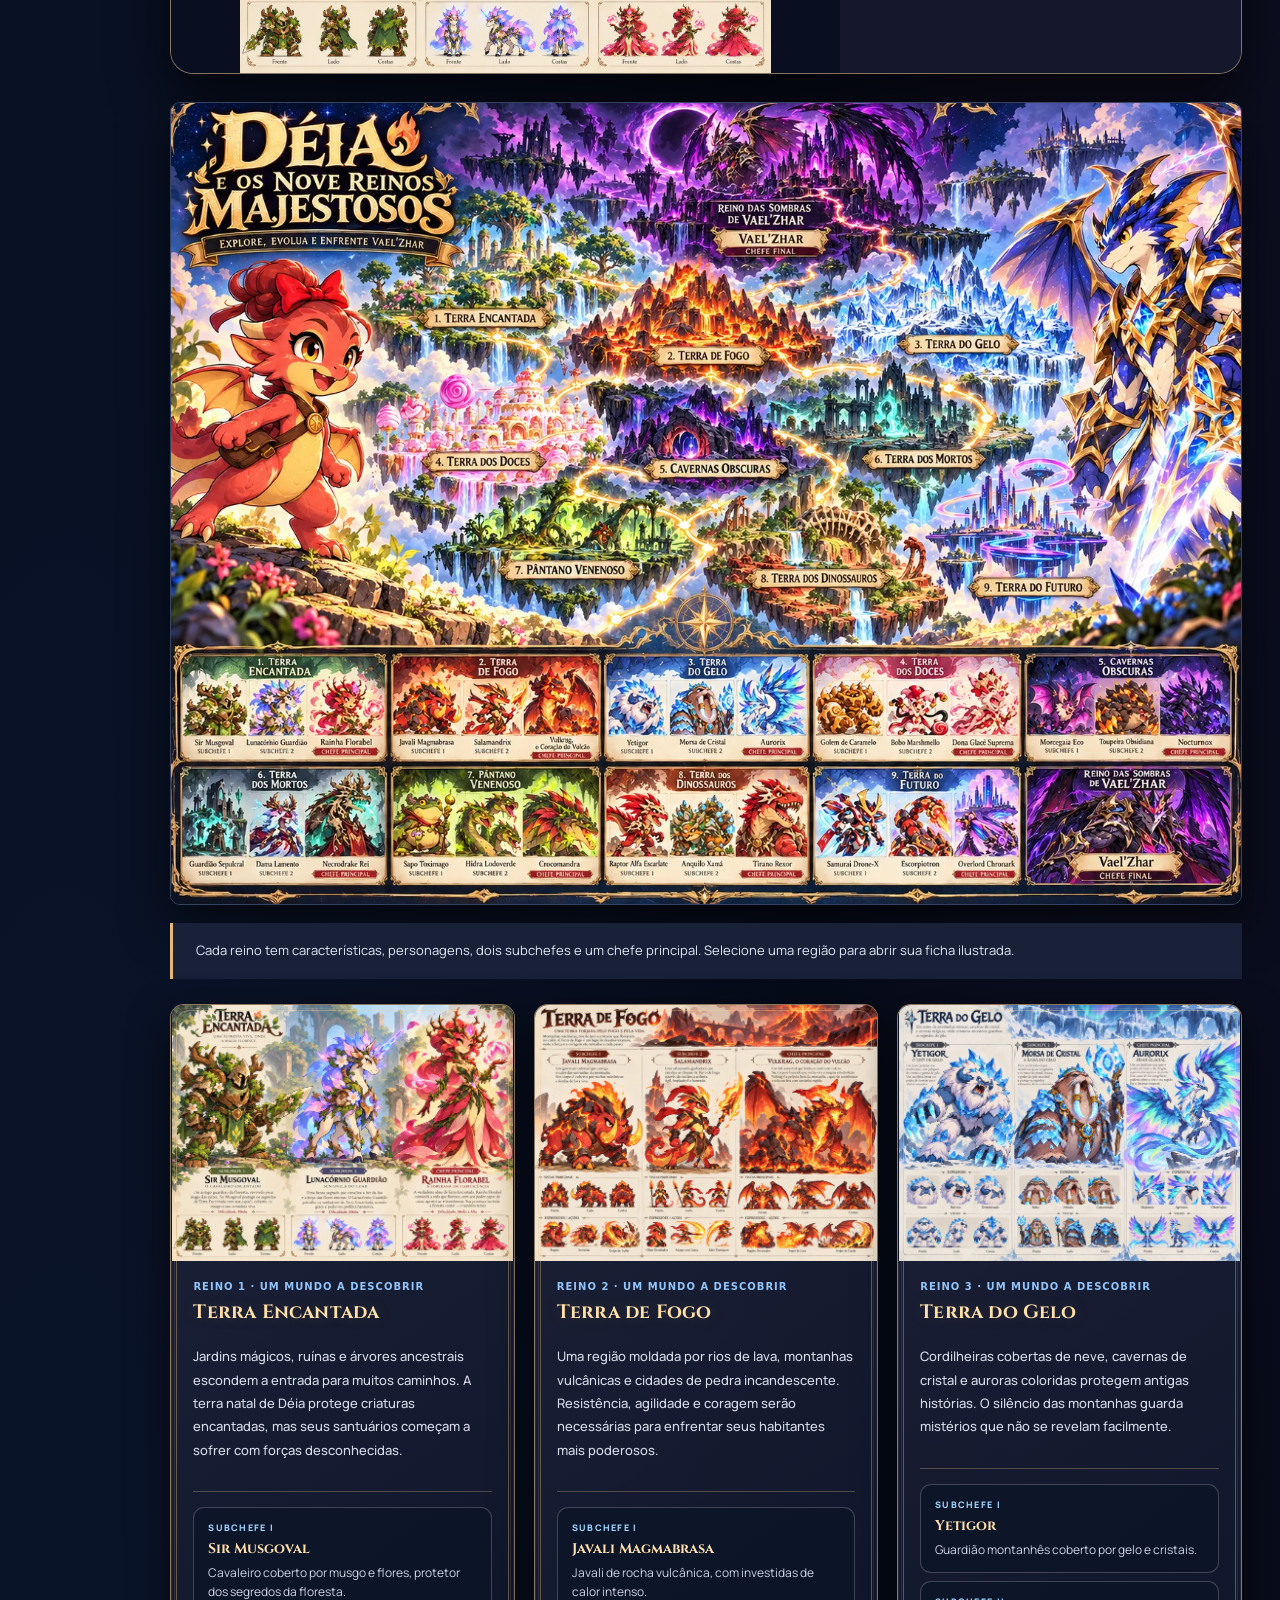
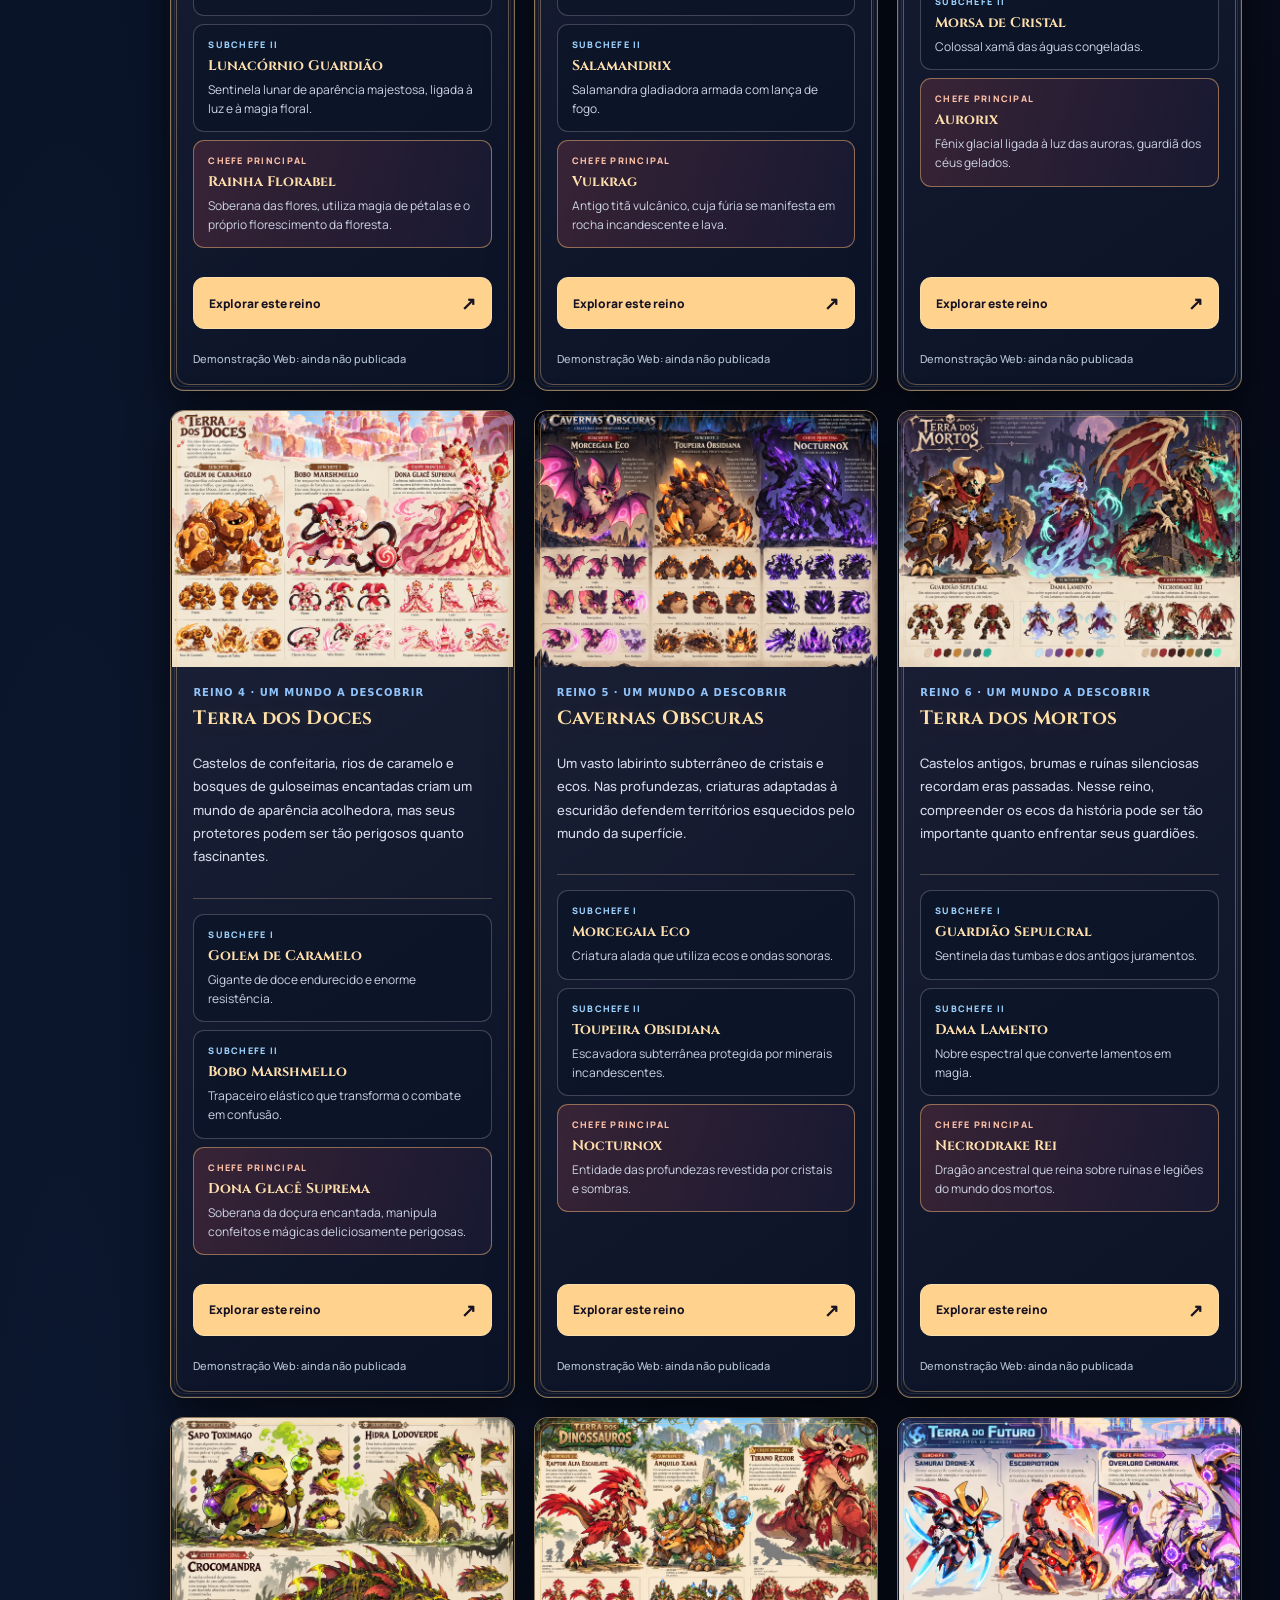
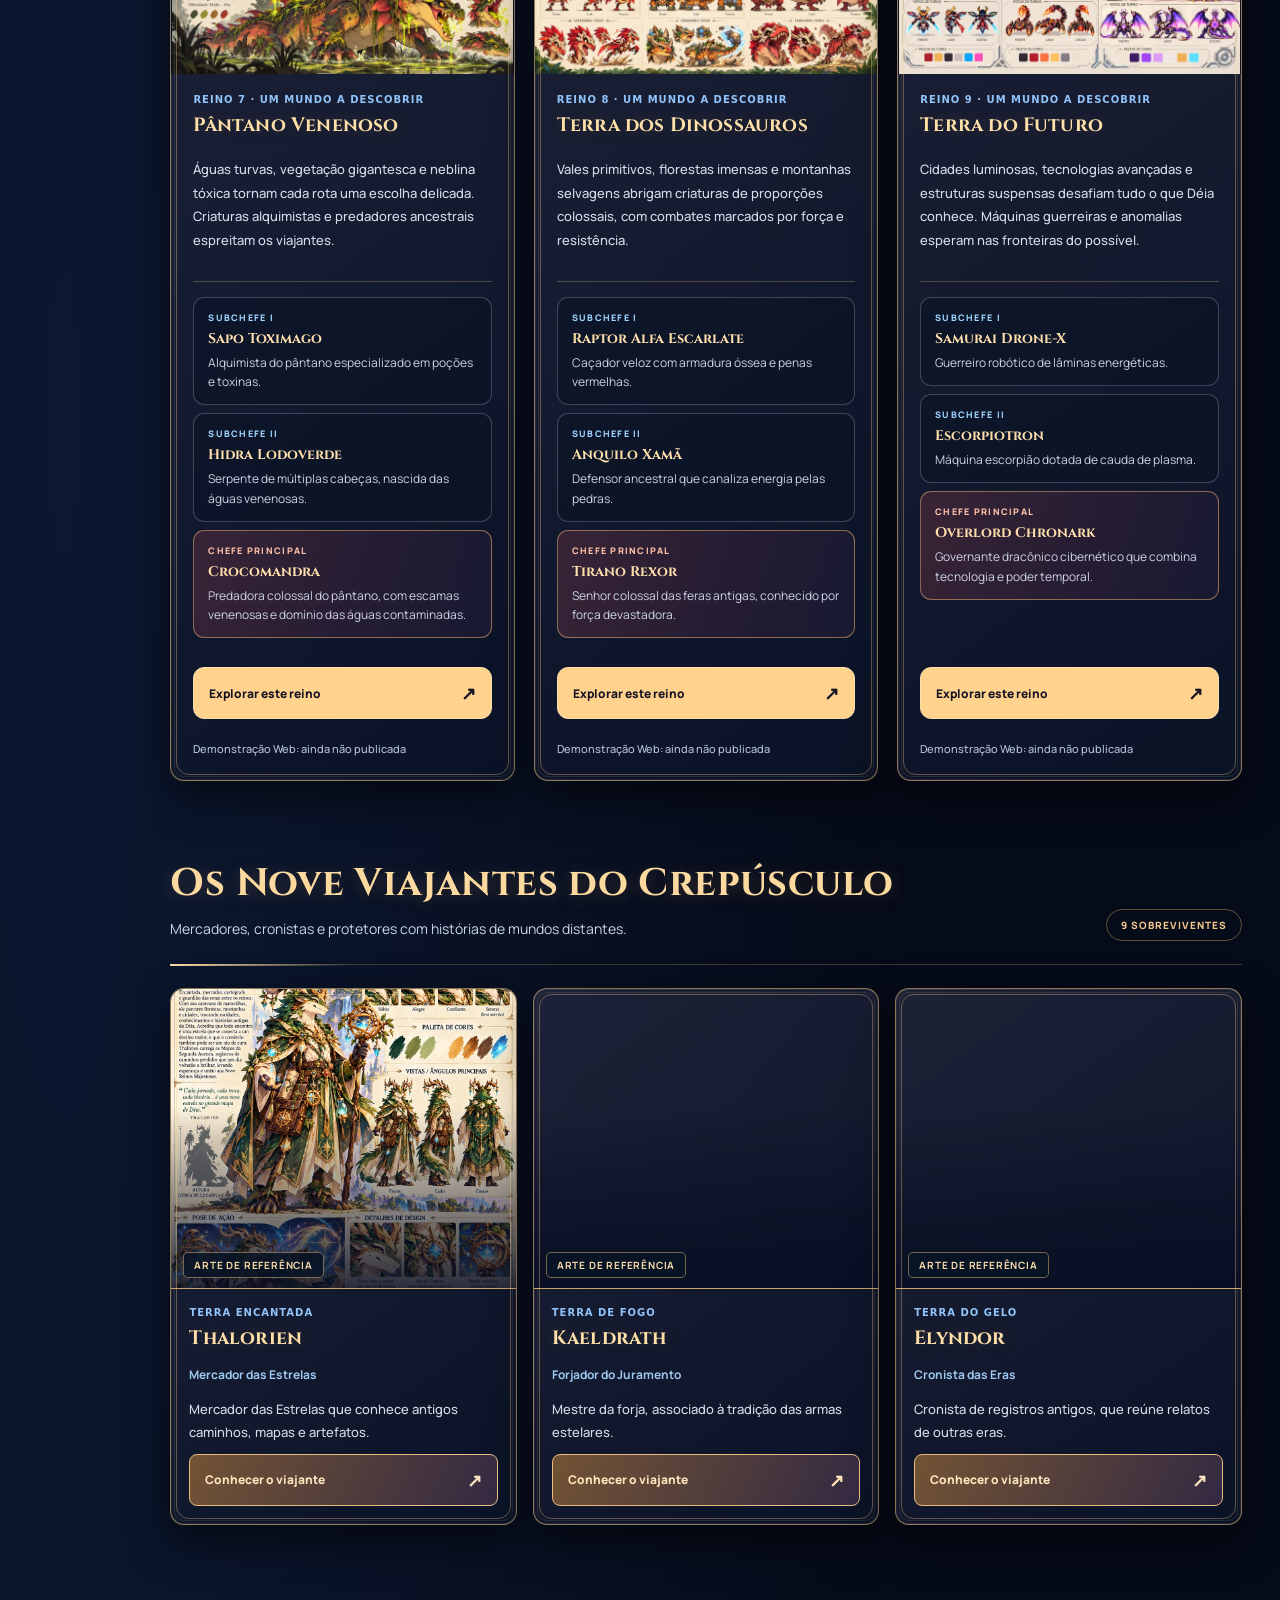
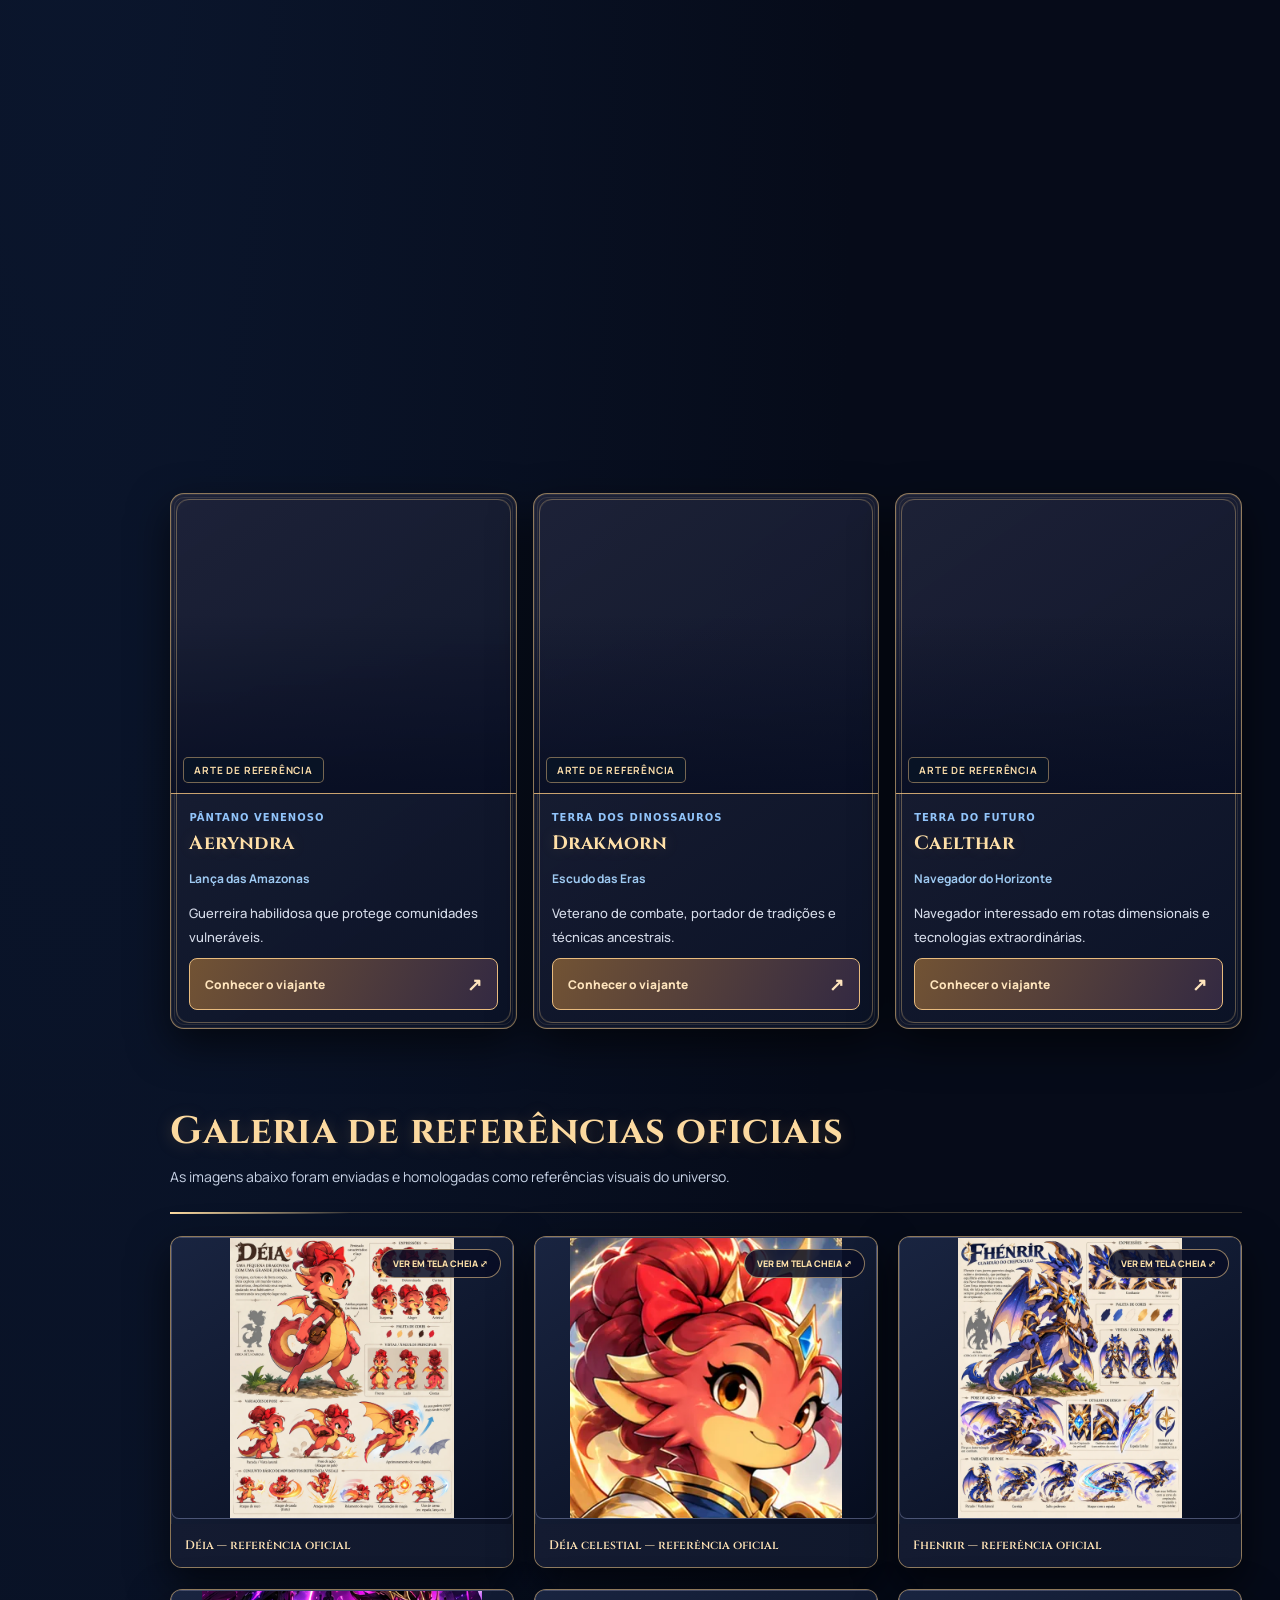
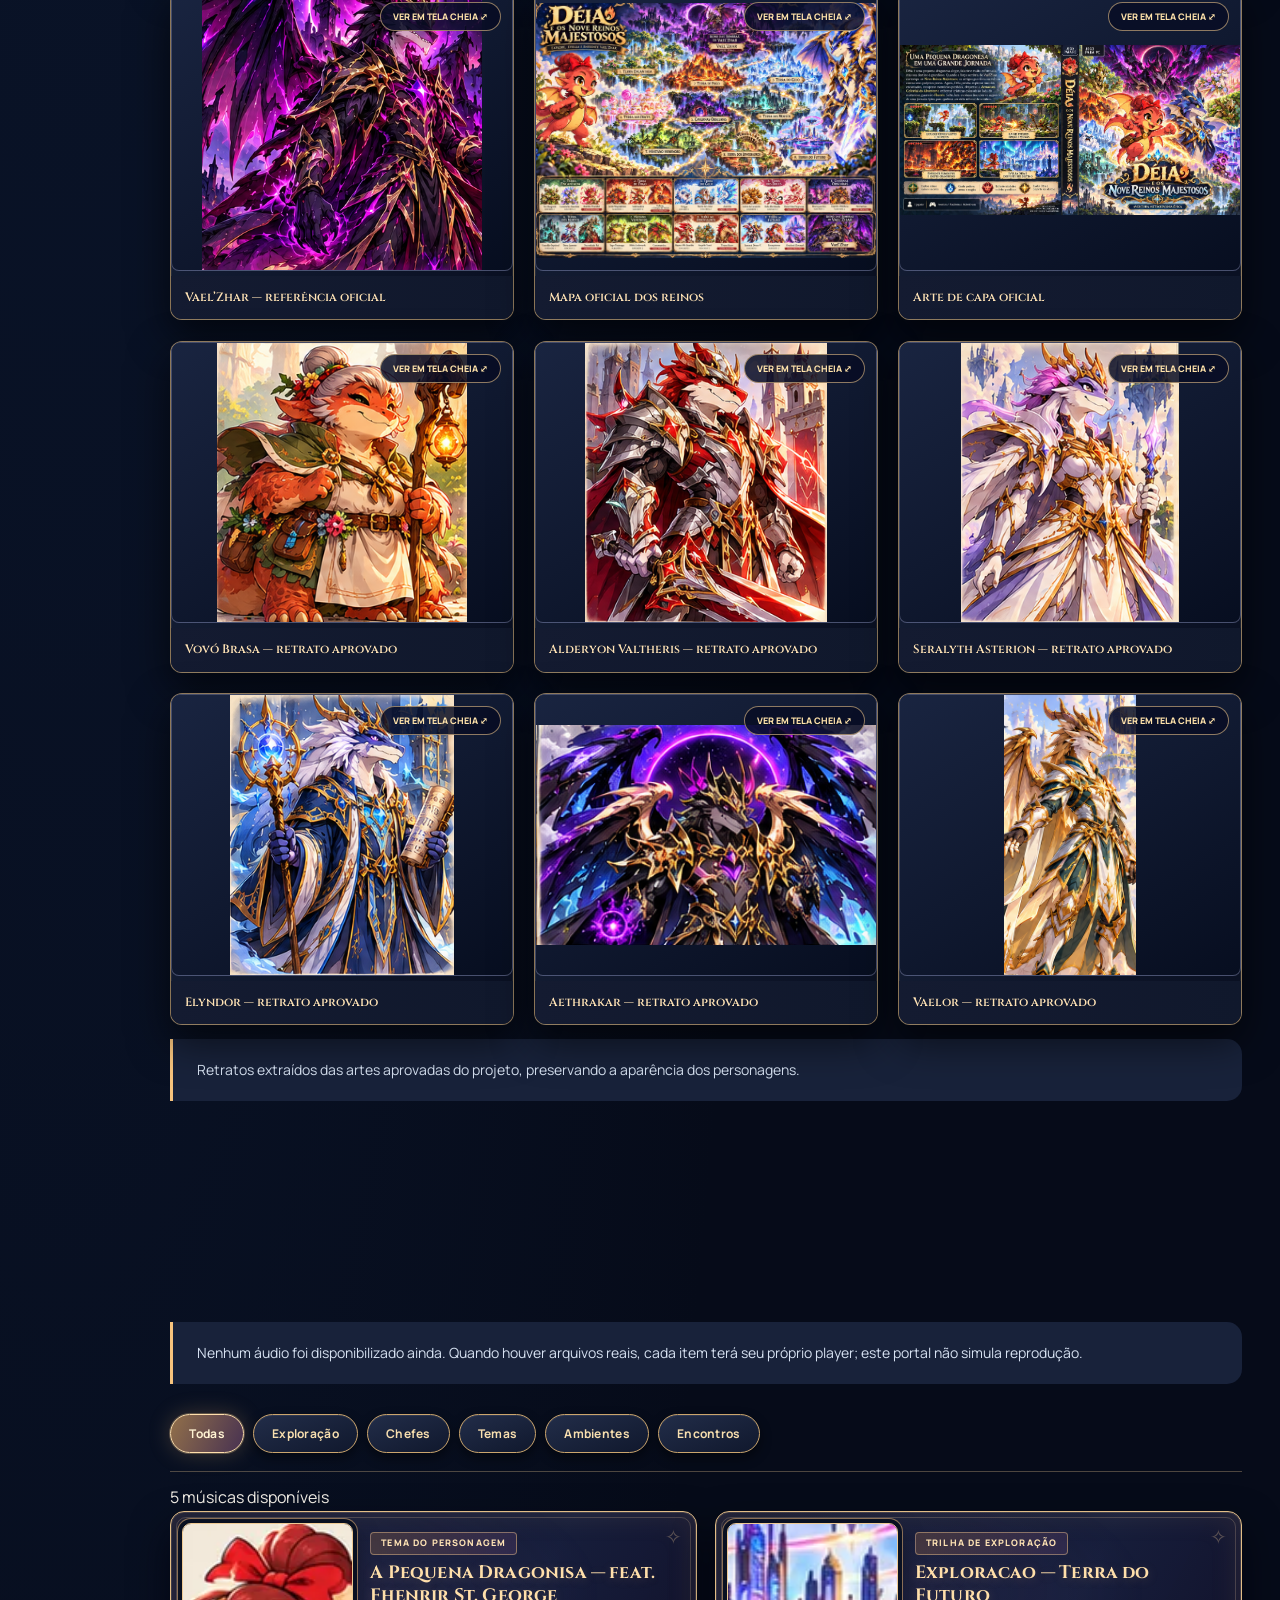
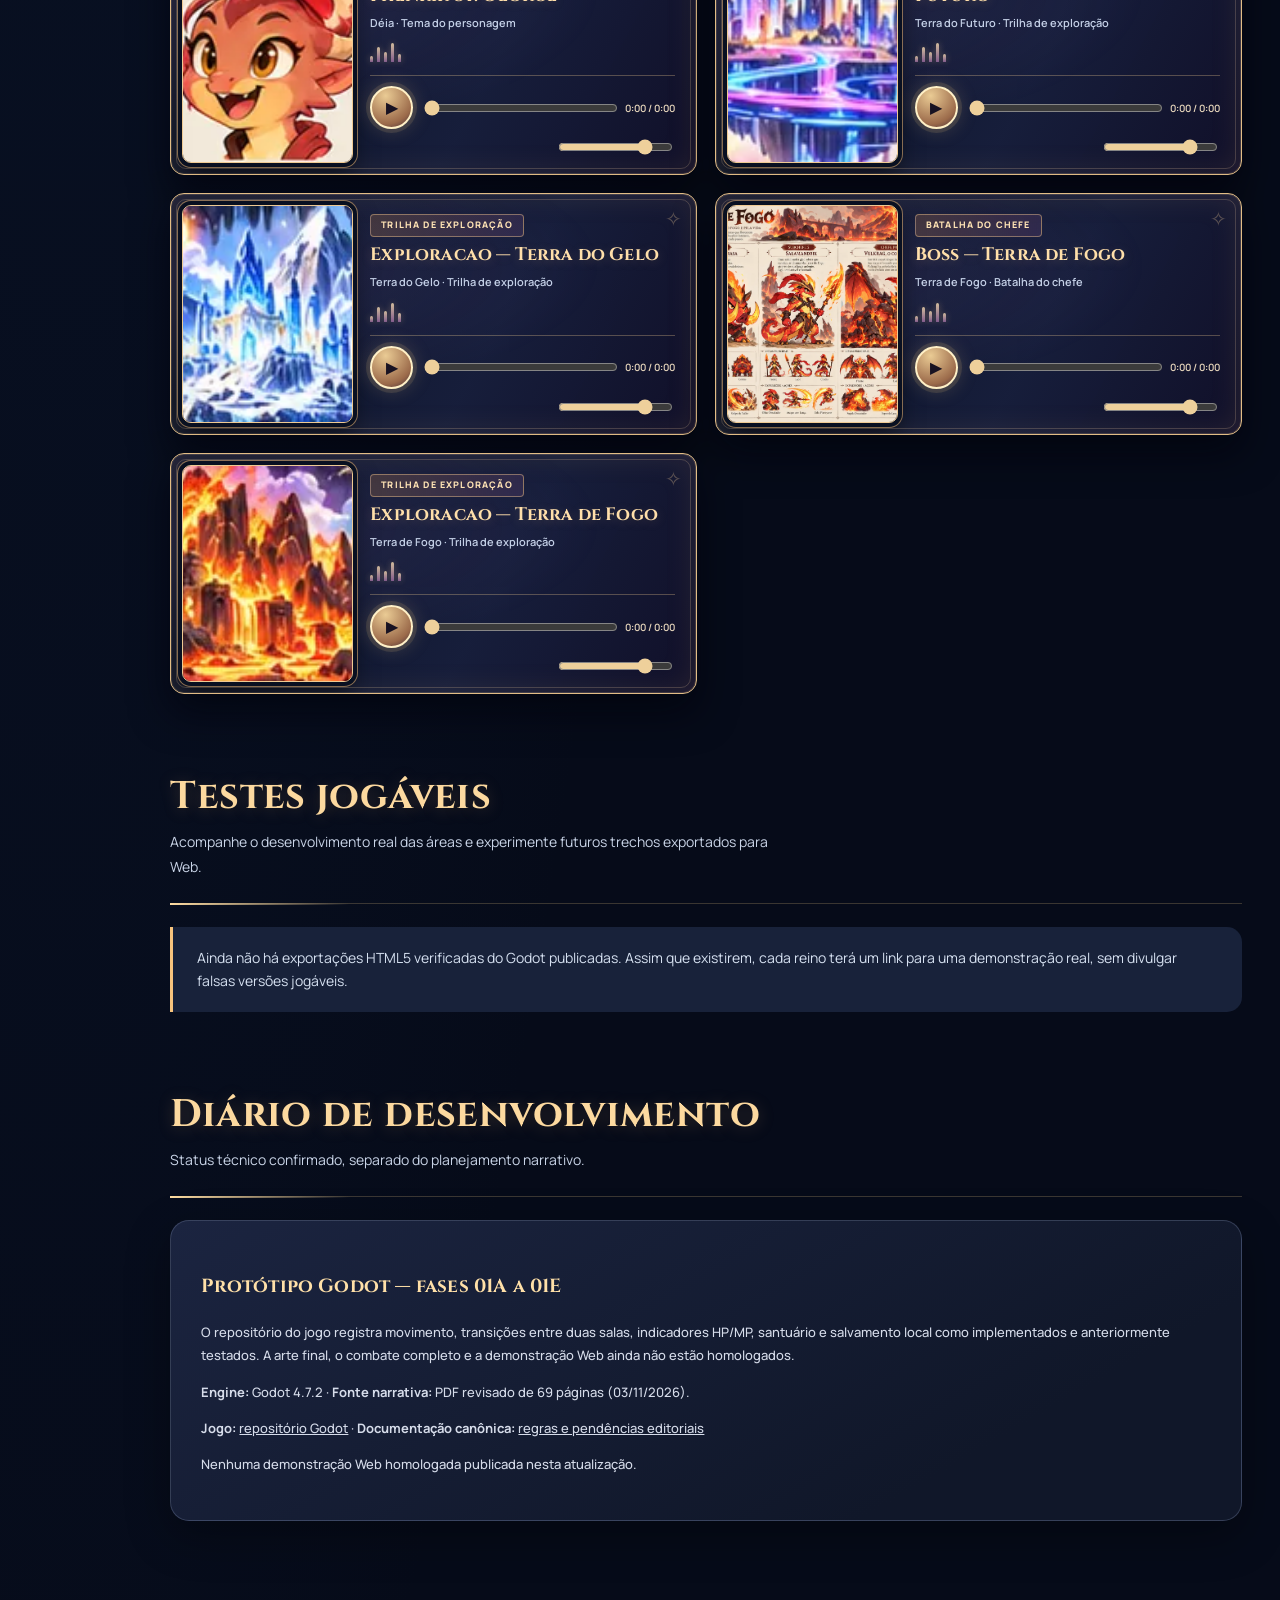
==== commit 59ddc04d: "site: corrigir introdução, crônicas e progresso conforme PDF revisado e Godot" ====
--- a/index.html
+++ b/index.html
@@ -8,11 +8,11 @@
 <div class="v9-lower"><div class="v9-panel"><header><h2>✧ Galeria oficial</h2><a href="#galeria">Explorar galeria →</a></header><div class="v9-gallery"><img loading="lazy" src="assets/img/deia.webp" alt="Referência oficial deia"><img loading="lazy" src="assets/img/fhenrir.webp" alt="Referência oficial fhenrir"><img loading="lazy" src="assets/img/personagens/deia-celestial-retrato-oficial.webp" alt="Referência oficial deia_celestial"><img loading="lazy" src="assets/img/personagens/vaelzhar-aprovado.webp" alt="Referência oficial vaelzhar"><img loading="lazy" src="assets/img/world_0.webp" alt="Referência oficial world_0"><img loading="lazy" src="assets/img/world_2.webp" alt="Referência oficial world_2"><img loading="lazy" src="assets/img/world_4.webp" alt="Referência oficial world_4"><img loading="lazy" src="assets/img/map.webp" alt="Referência oficial map"><img loading="lazy" src="assets/img/personagens/vovo-brasa-aprovada.webp" alt="Arte aprovada: Vovó Brasa"><img loading="lazy" src="assets/img/personagens/alderyon-valtheris-aprovado.webp" alt="Arte aprovada: Alderyon Valtheris"><img loading="lazy" src="assets/img/personagens/seralyth-asterion-aprovada.webp" alt="Arte aprovada: Seralyth Asterion"><img loading="lazy" src="assets/img/personagens/elyndor-aprovado.webp" alt="Arte aprovada: Elyndor"><img loading="lazy" src="assets/img/personagens/aethrakar-aprovado.webp" alt="Arte aprovada: Aethrakar"><img loading="lazy" src="assets/img/personagens/vaelor-aprovado.webp" alt="Arte aprovada: Vaelor"></div></div>
 <div class="v9-panel"><header><h2>✧ Trilha sonora</h2><a href="#musicas">Ver catálogo →</a></header><div class="v9-sound"><strong>As músicas dos Nove Reinos</strong><p>Ouça as composições oficiais já publicadas e acompanhe as próximas músicas dos Nove Reinos.</p><a href="#musicas">Ouvir músicas disponíveis →</a></div></div>
 <div class="v9-panel"><header><h2>✧ Teste o jogo</h2><a href="#testes">Acompanhar →</a></header><div class="v9-demos"><img src="assets/img/world_0.webp" alt="Arte da Terra Encantada" loading="lazy"><p>Versão jogável Web ainda não publicada. Os futuros testes aparecerão aqui após validação.</p><a href="#desenvolvimento">Diário de desenvolvimento →</a></div></div></div></div></section>
-<section class="shell section" id="historia"><div class="section-title"><div><h2>Uma história que começa com uma promessa</h2><p class="section-sub">Descubra o início da jornada. O restante pertence aos mistérios do jogo.</p></div><span class="pill">SEM SPOILERS</span></div><div class="public-intro"><span class="kicker">PRÓLOGO · A PEQUENA CHAMA</span><h3>O segundo amanhecer</h3><p>Em uma terra onde florestas antigas florescem sob céus dourados, uma pequena dragonesa cresce cercada por histórias, refeições generosas e o carinho de Vovó Brasa. Déia nunca imaginou que existissem tantos mundos além dos caminhos de sua aldeia.</p><p>Mas algo desperta nas fronteiras dos Nove Reinos. Criaturas estranhas atravessam santuários antigos, estradas outrora seguras se transformam, e viajantes falam de uma sombra capaz de alcançar lugares distantes. Quando sua vida tranquila é abalada, Déia decide seguir adiante.</p><p>Com uma fita vermelha, muita coragem e perguntas que ainda não sabe formular, a pequena heroína começa a descobrir quem são seus aliados, de onde vêm os poderes esquecidos e por que os reinos precisam de esperança. Sua jornada será feita de perdas, encontros, humor, magia e escolhas — mas o seu destino permanece por descobrir.</p></div><div class="chronicles"><article class="chronicle"><div class="chronicle-index">01 · O BERÇO DA CHAMA</div><h3>A menina que chegou com o segundo amanhecer</h3><p>Em algum lugar da Terra Encantada, uma dragonesa idosa encontra um ovo entre flores abertas fora da estação. Ela não sabe explicar sua origem, mas sabe o que fazer: aquecer aquela vida, conversar com ela e garantir que nunca lhe falte um lar. Quando Déia nasce, a primeira coisa que descobre é o carinho de Vovó Brasa — e, pouco depois, o gosto pela comida.</p><p>Brasa ensina histórias, receitas e pequenos segredos de defesa. Déia cresce ouvindo relatos de antigas guardiãs e guerreiros de mundos distantes, sem imaginar o quanto a vida poderá mudar. Sua fita vermelha torna-se uma lembrança constante de amor e pertencimento.</p></article><article class="chronicle"><div class="chronicle-index">02 · A TERRA ENCANTADA</div><h3>Uma floresta viva, cheia de segredos</h3><p>Rios luminosos, árvores monumentais e caminhos antigos compõem o mundo onde começa a aventura. Ali convivem criaturas extraordinárias, moradores de vilarejos e protetores que mantêm tradições de muitas gerações. Nem todos os santuários estão acessíveis, e alguns percursos só podem ser vencidos quando a pequena dragonesa aprender novas maneiras de se mover.</p><p>A curiosidade de Déia a leva a conversar com estranhos, explorar passagens e descobrir que mesmo uma terra acolhedora pode esconder grandes perigos. Sua coragem não nasce da ausência de medo, mas da disposição de ajudar quem precisa.</p></article><article class="chronicle"><div class="chronicle-index">03 · O CHAMADO DOS REINOS</div><h3>O mundo é maior do que a aldeia</h3><p>Uma ameaça começa a avançar pelas antigas rotas que ligam os reinos. Rumores de corrupção, criaturas transformadas e santuários esquecidos atravessam as fronteiras. Déia descobre que existem terras de lava, gelo, doces, profundezas, ecos, pântanos, feras ancestrais e tecnologia muito além daquilo que conhece.</p><p>Uma promessa pessoal torna-se a razão de seguir adiante. Mas a cada jornada a dragonesa encontra habitantes cujas esperanças e medos também merecem proteção. Atravessar os reinos significa aprender a compreender outras vidas.</p></article><article class="chronicle"><div class="chronicle-index">04 · O GUARDIÃO DESCONHECIDO</div><h3>Um cavaleiro sob as estrelas</h3><p>Entre relatos de guerreiros errantes, um nome desperta curiosidade: Fhenrir, um dragão de armadura azul e joia brilhante que carrega uma espada envolta em energia. Seu comportamento parece reservado, e ele observa alguns acontecimentos com a estranha familiaridade de quem já testemunhou outras guerras.</p><p>Para Déia, ele é primeiro um desconhecido poderoso e misterioso. A amizade que se desenvolverá entre os dois deve ser conquistada por respeito, confiança e experiências compartilhadas, nunca por um destino imposto.</p></article><article class="chronicle"><div class="chronicle-index">05 · ALIADOS E LENDAS</div><h3>Os viajantes que guardam histórias</h3><p>Mercadores, cronistas e protetores vindos do Crepúsculo aparecem em diferentes regiões. Alguns conhecem velhas rotas, outros se dedicaram a proteger comunidades e alguns conservam relatos de acontecimentos tão antigos que parecem lendas. Nenhum possui sozinho todas as respostas.</p><p>Esses encontros enriquecem o mundo de Déia. Há histórias bem-humoradas, lembranças dolorosas e oportunidades de compreender o que une povos que jamais se encontrariam de outra maneira. Descobrir cada relato faz parte da aventura — sem obrigar o jogador a saber tudo antes de começar.</p></article></div><div class="feature-strip"><article class="feature"><span class="feature-kicker">EXPLORAÇÃO</span><h3>Um mundo interligado</h3><p>Caminhos secretos, plataformas, ruínas e retornos revelam novas possibilidades conforme Déia aprende.</p></article><article class="feature"><span class="feature-kicker">DESCOBERTAS</span><h3>Aliados inesperados</h3><p>Guerreiros, mercadores e guardiões possuem histórias próprias e conhecimentos vindos de outros mundos.</p></article><article class="feature"><span class="feature-kicker">COMBATE</span><h3>A força do Alvorecer</h3><p>Golpes, mobilidade, magia e novas capacidades permitem enfrentar criaturas de todo o universo.</p></article></div></section>
+<section class="shell section" id="historia"><div class="section-title"><div><h2>A história de Déia — conforme o PDF revisado</h2><p class="section-sub">Apresentação oficial baseada no PDF revisado, preservando os principais acontecimentos do jogo.</p></div><span class="pill">SEM SPOILERS</span></div><div class="public-intro"><span class="kicker">FONTE CANÔNICA · PDF REVISADO</span><h3>O começo de uma promessa</h3><p>Muito antes da infância de Déia, a Guerra das Mil Estrelas marcou o destino do Reino do Crepúsculo. Fhenrir, herdeiro da linhagem Valtheris, perdeu a conexão com seu mundo e atravessou uma fenda temporal. Uma guerreira do Primeiro Alvorecer e um sacrifício de luz deixaram ecos que sobreviveriam por mil anos.</p><p>Na Terra Encantada, Déia cresceu entre a sopa fumegante, as histórias e o carinho de Vovó Brasa. Quando uma invasão de sombras levou sua avó a usar o Último Fogo, a pequena dragonesa recebeu de Thalorien os Mapas da Segunda Aurora e a esperança de encontrar a Joia do Renascimento Estelar.</p><p>Com o laço vermelho e a bolsinha de viagem, Déia segue por mundos de florestas, lava, gelo, doces e mistérios. Cada desafio exige coragem, astúcia e novas habilidades. Esta apresentação preserva as revelações centrais da história para a experiência do jogo.</p></div><div class="chronicles"><article class="chronicle"><div class="chronicle-index">01 · O CREPÚSCULO</div><h3>A guerra que antecedeu Déia</h3><p>Na Cidadela de Cristal, Fhenrir foi educado por Elyndor e treinado por Vaelor sob o cuidado de Alderyon e Seralyth. A corrupção que alcançou o Crepúsculo desencadeou uma ruptura cósmica cujos efeitos atravessariam as eras.</p></article><article class="chronicle"><div class="chronicle-index">02 · VOVÓ BRASA</div><h3>A última chama da cabana</h3><p>Déia cresceu entre os cuidados de Vovó Brasa, seu amor pela comida e suas brincadeiras. Quando o perigo chegou à Terra Encantada, Brasa a protegeu com o Último Fogo. A busca por uma relíquia capaz de restaurar sua vida tornou-se o primeiro motivo da jornada.</p></article><article class="chronicle"><div class="chronicle-index">03 · PRIMEIRO REINO</div><h3>Astúcia entre raízes e cristais</h3><p>Pequena e sem força para vencer inimigos poderosos em confronto direto, Déia aprende a usar o ambiente. Sir Musgoval, Lunacórnio Guardião e Rainha Florabel a desafiam antes de conquistar as Grevas sagradas da Armadura Celestial.</p></article><article class="chronicle"><div class="chronicle-index">04 · TERRA DO FOGO</div><h3>O encontro com um guardião desconhecido</h3><p>Em meio às caldeiras vulcânicas, a batalha contra Vulkrag coloca Déia diante de um guerreiro azul-índigo de passado fragmentado. Depois, ela segue por conta própria para conhecer Kaeldrath e Aeryndra e aprimorar seus poderes.</p></article><article class="chronicle"><div class="chronicle-index">05 · NOVE MUNDOS</div><h3>A jornada continua</h3><p>Gelo, doces, cavernas, dinossauros, pântanos, mortos e futuro abrigam novos desafios. Os portais de Selvaris permitem retornar a lugares antes inacessíveis, enquanto os viajantes guardam saberes e segredos da história.</p></article></div><div class="feature-strip"><article class="feature"><span class="feature-kicker">EXPLORAÇÃO</span><h3>Um mundo interligado</h3><p>Caminhos secretos, plataformas, ruínas e retornos revelam novas possibilidades conforme Déia aprende.</p></article><article class="feature"><span class="feature-kicker">DESCOBERTAS</span><h3>Aliados inesperados</h3><p>Guerreiros, mercadores e guardiões possuem histórias próprias e conhecimentos vindos de outros mundos.</p></article><article class="feature"><span class="feature-kicker">COMBATE</span><h3>A força do Alvorecer</h3><p>Golpes, mobilidade, magia e novas capacidades permitem enfrentar criaturas de todo o universo.</p></article></div></section>
 <section class="shell section" id="personagens"><div class="section-title"><div><h2>Heróis, lendas e forças desconhecidas</h2><p class="section-sub">Nove figuras para conhecer — cada uma com sua própria história, sem revelar os desfechos.</p></div><span class="pill">9 PERSONAGENS</span></div><div class="grid codex-grid"><article class="card codex-card"><div class="codex-cover"><img src="assets/img/personagens/deia-retrato-oficial.webp" alt="Déia" loading="lazy"></div><div class="copy"><span class="tag">Herdeira do Primeiro Alvorecer</span><h3>Déia</h3><p>Uma pequena dragonesa curiosa, valente, comilona e inseparável de sua fita vermelha.</p><p class="codex-extra">Criada por Vovó Brasa, descobre um universo de reinos, segredos e poderes que mal consegue imaginar.</p><button type="button" class="codex-open" data-codex="character" data-id="Déia">Explorar história e arte <span>↗</span></button></div></article><article class="card codex-card"><div class="codex-cover"><img src="assets/img/personagens/deia-celestial-retrato-oficial.webp" alt="Déia Celestial" loading="lazy"></div><div class="copy"><span class="tag">Alvorecer Pleno</span><h3>Déia Celestial</h3><p>A energia do Alvorecer pode tomar forma em uma armadura azul e dourada e asas de luz.</p><p class="codex-extra">Seu verdadeiro despertar é um mistério que pertence ao percurso da aventura.</p><button type="button" class="codex-open" data-codex="character" data-id="Déia Celestial">Explorar história e arte <span>↗</span></button></div></article><article class="card codex-card"><div class="codex-cover"><img src="assets/img/personagens/fhenrir-retrato-oficial.webp" alt="Fhenrir" loading="lazy"></div><div class="copy"><span class="tag">Guardião do Crepúsculo</span><h3>Fhenrir</h3><p>Guerreiro dracônico do Crepúsculo, equipado com a Espada Estelar e uma joia misteriosa no peito.</p><p class="codex-extra">Seu passado parece estar ligado a antigas guerras, mas o que procura entre os Nove Reinos ainda será descoberto.</p><button type="button" class="codex-open" data-codex="character" data-id="Fhenrir">Explorar história e arte <span>↗</span></button></div></article><article class="card codex-card"><div class="codex-cover"><img class="portrait-approved" src="assets/img/personagens/vaelzhar-aprovado.webp" alt="Vaelor / Vael’Zhar — arte aprovada" loading="lazy"></div><div class="copy"><span class="tag">O irmão que se perdeu</span><h3>Vaelor / Vael’Zhar</h3><p>O soberano das Sombras ergue seu poder sobre os Nove Reinos, espalhando medo e corrupção.</p><p class="codex-extra">As origens de sua força e suas verdadeiras intenções fazem parte dos grandes mistérios da história.</p><button type="button" class="codex-open" data-codex="character" data-id="Vaelor / Vael’Zhar">Explorar história e arte <span>↗</span></button></div></article><article class="card codex-card"><div class="codex-cover"><img class="portrait-approved" src="assets/img/personagens/vovo-brasa-aprovada.webp" alt="Vovó Brasa — arte aprovada" loading="lazy"></div><div class="copy"><span class="tag">A Última Chama da Terra Encantada</span><h3>Vovó Brasa</h3><p>Dragonesa idosa, acolhedora, amorosa e de espírito firme, que criou Déia como sua neta.</p><p class="codex-extra">Dizem que, muito antes de sua vida tranquila, Brasa protegeu as florestas e os habitantes da Terra Encantada.</p><button type="button" class="codex-open" data-codex="character" data-id="Vovó Brasa">Explorar história e arte <span>↗</span></button></div></article><article class="card codex-card"><div class="codex-cover"><img class="portrait-approved" src="assets/img/personagens/alderyon-valtheris-aprovado.webp" alt="Alderyon Valtheris — arte aprovada" loading="lazy"></div><div class="copy"><span class="tag">Rei do Juramento Eterno</span><h3>Alderyon Valtheris</h3><p>Soberano lendário do distante Reino do Crepúsculo, lembrado por honra e impressionante presença.</p><p class="codex-extra">Sua armadura prateada com vermelho e sua reputação como estrategista atravessam histórias antigas.</p><button type="button" class="codex-open" data-codex="character" data-id="Alderyon Valtheris">Explorar história e arte <span>↗</span></button></div></article><article class="card codex-card"><div class="codex-cover"><img class="portrait-approved" src="assets/img/personagens/seralyth-asterion-aprovada.webp" alt="Seralyth Asterion — arte aprovada" loading="lazy"></div><div class="copy"><span class="tag">Rainha das Mil Lâminas</span><h3>Seralyth Asterion</h3><p>Rainha guerreira e líder das amazonas do Crepúsculo, reverenciada por coragem e disciplina.</p><p class="codex-extra">Por trás da força implacável, conserva o afeto e a dedicação à própria família.</p><button type="button" class="codex-open" data-codex="character" data-id="Seralyth Asterion">Explorar história e arte <span>↗</span></button></div></article><article class="card codex-card"><div class="codex-cover"><img class="portrait-approved" src="assets/img/personagens/elyndor-aprovado.webp" alt="Elyndor — arte aprovada" loading="lazy"></div><div class="copy"><span class="tag">O Cronista das Eras</span><h3>Elyndor</h3><p>Um cronista que reuniu histórias de eras distintas e guerras esquecidas.</p><p class="codex-extra">Nem todos os seus registros estão completos: algumas respostas só surgem após novas descobertas.</p><button type="button" class="codex-open" data-codex="character" data-id="Elyndor">Explorar história e arte <span>↗</span></button></div></article><article class="card codex-card"><div class="codex-cover"><img class="portrait-approved" src="assets/img/personagens/aethrakar-aprovado.webp" alt="Aethrakar — arte aprovada" loading="lazy"></div><div class="copy"><span class="tag">O Primeiro Juramento</span><h3>Aethrakar</h3><p>Um nome envolvido em histórias antigas, cujo sentido ainda não foi compreendido.</p><p class="codex-extra">Sua verdadeira natureza deve permanecer como um mistério, sem revelações antecipadas.</p><button type="button" class="codex-open" data-codex="character" data-id="Aethrakar">Explorar história e arte <span>↗</span></button></div></article></div></section>
 <section class="shell section" id="reinos"><div class="section-title"><div><h2>Os Nove Reinos Majestosos</h2><p class="section-sub">Explore paisagens extraordinárias, conheça os subchefes e descubra quem governa cada região.</p></div><span class="pill">9 MUNDOS · 27 GRANDES DESAFIOS</span></div><img class="wide-image mapshot" src="assets/img/map.webp" alt="Mapa oficial dos Nove Reinos" loading="lazy"><div class="public-world-note">Cada reino tem características, personagens, dois subchefes e um chefe principal. Selecione uma região para abrir sua ficha ilustrada.</div><div class="grid codex-grid"><article class="card world-card codex-world"><img src="assets/img/world_0.webp" alt="Arte oficial do reino Terra Encantada" loading="lazy"><div class="copy"><span class="tag">REINO 1 · UM MUNDO A DESCOBRIR</span><h3>Terra Encantada</h3><p>Jardins mágicos, ruínas e árvores ancestrais escondem a entrada para muitos caminhos. A terra natal de Déia protege criaturas encantadas, mas seus santuários começam a sofrer com forças desconhecidas.</p><div class="realm-foes"><div><span>SUBCHEFE I</span><strong>Sir Musgoval</strong><small>Cavaleiro coberto por musgo e flores, protetor dos segredos da floresta.</small></div><div><span>SUBCHEFE II</span><strong>Lunacórnio Guardião</strong><small>Sentinela lunar de aparência majestosa, ligada à luz e à magia floral.</small></div><div class="main-boss"><span>CHEFE PRINCIPAL</span><strong>Rainha Florabel</strong><small>Soberana das flores, utiliza magia de pétalas e o próprio florescimento da floresta.</small></div></div><button type="button" class="codex-open" data-codex="world" data-id="Terra Encantada">Explorar este reino <span>↗</span></button><small class="world-note">Demonstração Web: ainda não publicada</small></div></article><article class="card world-card codex-world"><img src="assets/img/world_1.webp" alt="Arte oficial do reino Terra de Fogo" loading="lazy"><div class="copy"><span class="tag">REINO 2 · UM MUNDO A DESCOBRIR</span><h3>Terra de Fogo</h3><p>Uma região moldada por rios de lava, montanhas vulcânicas e cidades de pedra incandescente. Resistência, agilidade e coragem serão necessárias para enfrentar seus habitantes mais poderosos.</p><div class="realm-foes"><div><span>SUBCHEFE I</span><strong>Javali Magmabrasa</strong><small>Javali de rocha vulcânica, com investidas de calor intenso.</small></div><div><span>SUBCHEFE II</span><strong>Salamandrix</strong><small>Salamandra gladiadora armada com lança de fogo.</small></div><div class="main-boss"><span>CHEFE PRINCIPAL</span><strong>Vulkrag</strong><small>Antigo titã vulcânico, cuja fúria se manifesta em rocha incandescente e lava.</small></div></div><button type="button" class="codex-open" data-codex="world" data-id="Terra de Fogo">Explorar este reino <span>↗</span></button><small class="world-note">Demonstração Web: ainda não publicada</small></div></article><article class="card world-card codex-world"><img src="assets/img/world_2.webp" alt="Arte oficial do reino Terra do Gelo" loading="lazy"><div class="copy"><span class="tag">REINO 3 · UM MUNDO A DESCOBRIR</span><h3>Terra do Gelo</h3><p>Cordilheiras cobertas de neve, cavernas de cristal e auroras coloridas protegem antigas histórias. O silêncio das montanhas guarda mistérios que não se revelam facilmente.</p><div class="realm-foes"><div><span>SUBCHEFE I</span><strong>Yetigor</strong><small>Guardião montanhês coberto por gelo e cristais.</small></div><div><span>SUBCHEFE II</span><strong>Morsa de Cristal</strong><small>Colossal xamã das águas congeladas.</small></div><div class="main-boss"><span>CHEFE PRINCIPAL</span><strong>Aurorix</strong><small>Fênix glacial ligada à luz das auroras, guardiã dos céus gelados.</small></div></div><button type="button" class="codex-open" data-codex="world" data-id="Terra do Gelo">Explorar este reino <span>↗</span></button><small class="world-note">Demonstração Web: ainda não publicada</small></div></article><article class="card world-card codex-world"><img src="assets/img/world_3.webp" alt="Arte oficial do reino Terra dos Doces" loading="lazy"><div class="copy"><span class="tag">REINO 4 · UM MUNDO A DESCOBRIR</span><h3>Terra dos Doces</h3><p>Castelos de confeitaria, rios de caramelo e bosques de guloseimas encantadas criam um mundo de aparência acolhedora, mas seus protetores podem ser tão perigosos quanto fascinantes.</p><div class="realm-foes"><div><span>SUBCHEFE I</span><strong>Golem de Caramelo</strong><small>Gigante de doce endurecido e enorme resistência.</small></div><div><span>SUBCHEFE II</span><strong>Bobo Marshmello</strong><small>Trapaceiro elástico que transforma o combate em confusão.</small></div><div class="main-boss"><span>CHEFE PRINCIPAL</span><strong>Dona Glacê Suprema</strong><small>Soberana da doçura encantada, manipula confeitos e mágicas deliciosamente perigosas.</small></div></div><button type="button" class="codex-open" data-codex="world" data-id="Terra dos Doces">Explorar este reino <span>↗</span></button><small class="world-note">Demonstração Web: ainda não publicada</small></div></article><article class="card world-card codex-world"><img src="assets/img/world_4.webp" alt="Arte oficial do reino Cavernas Obscuras" loading="lazy"><div class="copy"><span class="tag">REINO 5 · UM MUNDO A DESCOBRIR</span><h3>Cavernas Obscuras</h3><p>Um vasto labirinto subterrâneo de cristais e ecos. Nas profundezas, criaturas adaptadas à escuridão defendem territórios esquecidos pelo mundo da superfície.</p><div class="realm-foes"><div><span>SUBCHEFE I</span><strong>Morcegaia Eco</strong><small>Criatura alada que utiliza ecos e ondas sonoras.</small></div><div><span>SUBCHEFE II</span><strong>Toupeira Obsidiana</strong><small>Escavadora subterrânea protegida por minerais incandescentes.</small></div><div class="main-boss"><span>CHEFE PRINCIPAL</span><strong>Nocturnox</strong><small>Entidade das profundezas revestida por cristais e sombras.</small></div></div><button type="button" class="codex-open" data-codex="world" data-id="Cavernas Obscuras">Explorar este reino <span>↗</span></button><small class="world-note">Demonstração Web: ainda não publicada</small></div></article><article class="card world-card codex-world"><img src="assets/img/world_5.webp" alt="Arte oficial do reino Terra dos Mortos" loading="lazy"><div class="copy"><span class="tag">REINO 6 · UM MUNDO A DESCOBRIR</span><h3>Terra dos Mortos</h3><p>Castelos antigos, brumas e ruínas silenciosas recordam eras passadas. Nesse reino, compreender os ecos da história pode ser tão importante quanto enfrentar seus guardiões.</p><div class="realm-foes"><div><span>SUBCHEFE I</span><strong>Guardião Sepulcral</strong><small>Sentinela das tumbas e dos antigos juramentos.</small></div><div><span>SUBCHEFE II</span><strong>Dama Lamento</strong><small>Nobre espectral que converte lamentos em magia.</small></div><div class="main-boss"><span>CHEFE PRINCIPAL</span><strong>Necrodrake Rei</strong><small>Dragão ancestral que reina sobre ruínas e legiões do mundo dos mortos.</small></div></div><button type="button" class="codex-open" data-codex="world" data-id="Terra dos Mortos">Explorar este reino <span>↗</span></button><small class="world-note">Demonstração Web: ainda não publicada</small></div></article><article class="card world-card codex-world"><img src="assets/img/world_6.webp" alt="Arte oficial do reino Pântano Venenoso" loading="lazy"><div class="copy"><span class="tag">REINO 7 · UM MUNDO A DESCOBRIR</span><h3>Pântano Venenoso</h3><p>Águas turvas, vegetação gigantesca e neblina tóxica tornam cada rota uma escolha delicada. Criaturas alquimistas e predadores ancestrais espreitam os viajantes.</p><div class="realm-foes"><div><span>SUBCHEFE I</span><strong>Sapo Toximago</strong><small>Alquimista do pântano especializado em poções e toxinas.</small></div><div><span>SUBCHEFE II</span><strong>Hidra Lodoverde</strong><small>Serpente de múltiplas cabeças, nascida das águas venenosas.</small></div><div class="main-boss"><span>CHEFE PRINCIPAL</span><strong>Crocomandra</strong><small>Predadora colossal do pântano, com escamas venenosas e domínio das águas contaminadas.</small></div></div><button type="button" class="codex-open" data-codex="world" data-id="Pântano Venenoso">Explorar este reino <span>↗</span></button><small class="world-note">Demonstração Web: ainda não publicada</small></div></article><article class="card world-card codex-world"><img src="assets/img/world_7.webp" alt="Arte oficial do reino Terra dos Dinossauros" loading="lazy"><div class="copy"><span class="tag">REINO 8 · UM MUNDO A DESCOBRIR</span><h3>Terra dos Dinossauros</h3><p>Vales primitivos, florestas imensas e montanhas selvagens abrigam criaturas de proporções colossais, com combates marcados por força e resistência.</p><div class="realm-foes"><div><span>SUBCHEFE I</span><strong>Raptor Alfa Escarlate</strong><small>Caçador veloz com armadura óssea e penas vermelhas.</small></div><div><span>SUBCHEFE II</span><strong>Anquilo Xamã</strong><small>Defensor ancestral que canaliza energia pelas pedras.</small></div><div class="main-boss"><span>CHEFE PRINCIPAL</span><strong>Tirano Rexor</strong><small>Senhor colossal das feras antigas, conhecido por força devastadora.</small></div></div><button type="button" class="codex-open" data-codex="world" data-id="Terra dos Dinossauros">Explorar este reino <span>↗</span></button><small class="world-note">Demonstração Web: ainda não publicada</small></div></article><article class="card world-card codex-world"><img src="assets/img/world_8.webp" alt="Arte oficial do reino Terra do Futuro" loading="lazy"><div class="copy"><span class="tag">REINO 9 · UM MUNDO A DESCOBRIR</span><h3>Terra do Futuro</h3><p>Cidades luminosas, tecnologias avançadas e estruturas suspensas desafiam tudo o que Déia conhece. Máquinas guerreiras e anomalias esperam nas fronteiras do possível.</p><div class="realm-foes"><div><span>SUBCHEFE I</span><strong>Samurai Drone-X</strong><small>Guerreiro robótico de lâminas energéticas.</small></div><div><span>SUBCHEFE II</span><strong>Escorpiotron</strong><small>Máquina escorpião dotada de cauda de plasma.</small></div><div class="main-boss"><span>CHEFE PRINCIPAL</span><strong>Overlord Chronark</strong><small>Governante dracônico cibernético que combina tecnologia e poder temporal.</small></div></div><button type="button" class="codex-open" data-codex="world" data-id="Terra do Futuro">Explorar este reino <span>↗</span></button><small class="world-note">Demonstração Web: ainda não publicada</small></div></article></div></section>
 <section class="shell section" id="guardioes"><div class="section-title"><div><h2>Os Nove Viajantes do Crepúsculo</h2><p class="section-sub">Mercadores, cronistas e protetores com histórias de mundos distantes.</p></div><span class="pill">9 SOBREVIVENTES</span></div><div class="grid guardian-grid"><article class="card guardian-card"><div class="guardian-emblem">✦</div><div class="copy"><span class="tag">Terra Encantada</span><h3>Thalorien</h3><span class="guardian-role">Mercador das Estrelas</span><p>Mercador das Estrelas que conhece antigos caminhos, mapas e artefatos.</p><button type="button" class="codex-open" data-codex="guardian" data-id="Thalorien">Conhecer o viajante <span>↗</span></button></div></article><article class="card guardian-card"><div class="guardian-emblem">✦</div><div class="copy"><span class="tag">Terra de Fogo</span><h3>Kaeldrath</h3><span class="guardian-role">Forjador do Juramento</span><p>Mestre da forja, associado à tradição das armas estelares.</p><button type="button" class="codex-open" data-codex="guardian" data-id="Kaeldrath">Conhecer o viajante <span>↗</span></button></div></article><article class="card guardian-card"><div class="guardian-emblem">✦</div><div class="copy"><span class="tag">Terra do Gelo</span><h3>Elyndor</h3><span class="guardian-role">Cronista das Eras</span><p>Cronista de registros antigos, que reúne relatos de outras eras.</p><button type="button" class="codex-open" data-codex="guardian" data-id="Elyndor">Conhecer o viajante <span>↗</span></button></div></article><article class="card guardian-card"><div class="guardian-emblem">✦</div><div class="copy"><span class="tag">Terra dos Doces</span><h3>Miralune</h3><span class="guardian-role">Sentinela Sorridente</span><p>Sentinela de espírito alegre, ligada a consumíveis e histórias encantadas.</p><button type="button" class="codex-open" data-codex="guardian" data-id="Miralune">Conhecer o viajante <span>↗</span></button></div></article><article class="card guardian-card"><div class="guardian-emblem">✦</div><div class="copy"><span class="tag">Cavernas Obscuras</span><h3>Vorathen</h3><span class="guardian-role">Sentinela Esquecido</span><p>Guerreiro veterano, conhecedor das campanhas de outros tempos.</p><button type="button" class="codex-open" data-codex="guardian" data-id="Vorathen">Conhecer o viajante <span>↗</span></button></div></article><article class="card guardian-card"><div class="guardian-emblem">✦</div><div class="copy"><span class="tag">Terra dos Mortos</span><h3>Selvaris</h3><span class="guardian-role">Guardiã dos Ecos</span><p>Protetora dos ecos e da memória dos mundos.</p><button type="button" class="codex-open" data-codex="guardian" data-id="Selvaris">Conhecer o viajante <span>↗</span></button></div></article><article class="card guardian-card"><div class="guardian-emblem">✦</div><div class="copy"><span class="tag">Pântano Venenoso</span><h3>Aeryndra</h3><span class="guardian-role">Lança das Amazonas</span><p>Guerreira habilidosa que protege comunidades vulneráveis.</p><button type="button" class="codex-open" data-codex="guardian" data-id="Aeryndra">Conhecer o viajante <span>↗</span></button></div></article><article class="card guardian-card"><div class="guardian-emblem">✦</div><div class="copy"><span class="tag">Terra dos Dinossauros</span><h3>Drakmorn</h3><span class="guardian-role">Escudo das Eras</span><p>Veterano de combate, portador de tradições e técnicas ancestrais.</p><button type="button" class="codex-open" data-codex="guardian" data-id="Drakmorn">Conhecer o viajante <span>↗</span></button></div></article><article class="card guardian-card"><div class="guardian-emblem">✦</div><div class="copy"><span class="tag">Terra do Futuro</span><h3>Caelthar</h3><span class="guardian-role">Navegador do Horizonte</span><p>Navegador interessado em rotas dimensionais e tecnologias extraordinárias.</p><button type="button" class="codex-open" data-codex="guardian" data-id="Caelthar">Conhecer o viajante <span>↗</span></button></div></article></div></section>
 <section class="shell section" id="galeria"><div class="section-title"><div><h2>Galeria de referências oficiais</h2><p class="section-sub">As imagens abaixo foram enviadas e homologadas como referências visuais do universo.</p></div></div><div class="gallery"><figure><img class="" src="assets/img/deia.webp" alt="Déia — referência oficial" loading="lazy" decoding="async"><figcaption>Déia — referência oficial</figcaption></figure><figure><img class="" src="assets/img/personagens/deia-celestial-retrato-oficial.webp" alt="Déia celestial — referência oficial" loading="lazy" decoding="async"><figcaption>Déia celestial — referência oficial</figcaption></figure><figure><img class="" src="assets/img/fhenrir.webp" alt="Fhenrir — referência oficial" loading="lazy" decoding="async"><figcaption>Fhenrir — referência oficial</figcaption></figure><figure><img class="" src="assets/img/personagens/vaelzhar-aprovado.webp" alt="Vael’Zhar — referência oficial" loading="lazy" decoding="async"><figcaption>Vael’Zhar — referência oficial</figcaption></figure><figure><img class="" src="assets/img/map.webp" alt="Mapa oficial dos reinos" loading="lazy" decoding="async"><figcaption>Mapa oficial dos reinos</figcaption></figure><figure><img class="" src="assets/img/cover.webp" alt="Arte de capa oficial" loading="lazy" decoding="async"><figcaption>Arte de capa oficial</figcaption></figure><figure><img loading="lazy" src="assets/img/personagens/vovo-brasa-aprovada.webp" alt="Vovó Brasa — retrato aprovado"><figcaption>Vovó Brasa — retrato aprovado</figcaption></figure><figure><img loading="lazy" src="assets/img/personagens/alderyon-valtheris-aprovado.webp" alt="Alderyon Valtheris — retrato aprovado"><figcaption>Alderyon Valtheris — retrato aprovado</figcaption></figure><figure><img loading="lazy" src="assets/img/personagens/seralyth-asterion-aprovada.webp" alt="Seralyth Asterion — retrato aprovado"><figcaption>Seralyth Asterion — retrato aprovado</figcaption></figure><figure><img loading="lazy" src="assets/img/personagens/elyndor-aprovado.webp" alt="Elyndor — retrato aprovado"><figcaption>Elyndor — retrato aprovado</figcaption></figure><figure><img loading="lazy" src="assets/img/personagens/aethrakar-aprovado.webp" alt="Aethrakar — retrato aprovado"><figcaption>Aethrakar — retrato aprovado</figcaption></figure><figure><img loading="lazy" src="assets/img/personagens/vaelor-aprovado.webp" alt="Vaelor — retrato aprovado"><figcaption>Vaelor — retrato aprovado</figcaption></figure></div><p class="note">Retratos extraídos das artes aprovadas do projeto, preservando a aparência dos personagens.</p></section>
 <section class="shell section" id="musicas"><div class="section-title"><div><h2>Trilha sonora dos reinos</h2><p class="section-sub">Composições oficiais para acompanhar a jornada pelos Nove Reinos.</p></div><span class="pill">87 faixas planejadas</span></div><div class="note" style="margin-bottom:18px">Nenhum áudio foi disponibilizado ainda. Quando houver arquivos reais, cada item terá seu próprio player; este portal não simula reprodução.</div><div class="tracks" aria-live="polite"></div></section>
 <section class="shell section" id="testes"><div class="section-title"><div><h2>Testes jogáveis</h2><p class="section-sub">Acompanhe o desenvolvimento real das áreas e experimente futuros trechos exportados para Web.</p></div></div><div class="note">Ainda não há exportações HTML5 verificadas do Godot publicadas. Assim que existirem, cada reino terá um link para uma demonstração real, sem divulgar falsas versões jogáveis.</div></section>
-<section class="shell section" id="desenvolvimento"><div class="section-title"><div><h2>Diário de desenvolvimento</h2><p class="section-sub">Status técnico confirmado, separado do planejamento narrativo.</p></div></div><div class="profile"><h3>Habilidades em pausa</h3><p>02C.10 — integração de habilidades, pausada, execução não confirmada</p><p><strong>Engine:</strong> Godot 4.7.2</p><p><strong>Último commit reportado:</strong> <code>7966688efb9b275ba1a36957805966a7fd4c20e4</code></p><p><strong>Save:</strong> produção v3; ARCH-02B v4 isolado</p><p class="status">Publicação de demonstrações: pendente. Sem push para o repositório do jogo.</p></div></section></main><footer class="footer"><div class="shell">Déia e os Nove Reinos Majestosos · Portal público sem spoilers · Em desenvolvimento. Trilhas e demonstrações serão disponibilizadas somente quando existirem.<br>superstarcreator.online · <a href="admin/" rel="nofollow">Administração</a> · <span class="site-release-marker" title="Versão da interface publicada">Portal V35</span></div></footer><script src="assets/portal-v7.js?v=16.3" defer></script><script src="assets/codex-v82.js?v=35" defer></script><script src="assets/media-guard.js" defer></script><script src="assets/polish-v12.js?v=16.3" defer></script><script src="assets/hero-v13.js" defer></script><script src="assets/sound-experience-v25.js?v=26" defer></script><script src="assets/gallery-v16.js?v=35" defer></script><script src="assets/image-health-v167.js?v=20261030-r2" defer></script><script src="assets/realm-viewer-v18.js?v=35" defer></script><script src="assets/video-feature-v24.js?v=24" defer></script><script src="assets/guardians-cards-v28.js?v=32" defer></script><script src="assets/world-hub-v1.js?v=13" defer></script><script src="assets/zoom-pan-v1.js?v=2" defer></script><script src="assets/mini-player-neon-v1.js?v=1" defer></script><script src="assets/realm-thumbnails-premium-v1.js?v=1" defer></script></body></html>+<section class="shell section" id="desenvolvimento"><div class="section-title"><div><h2>Diário de desenvolvimento</h2><p class="section-sub">Status técnico confirmado, separado do planejamento narrativo.</p></div></div><div class="profile"><h3>Protótipo Godot — fases 01A a 01E</h3><p>O repositório do jogo registra movimento, transições entre duas salas, indicadores HP/MP, santuário e salvamento local como implementados e anteriormente testados. A arte final, o combate completo e a demonstração Web ainda não estão homologados.</p><p><strong>Engine:</strong> Godot 4.7.2 · <strong>Fonte narrativa:</strong> PDF revisado de 69 páginas (03/11/2026).</p><p><strong>Jogo:</strong> <a href="https://github.com/JorgeNovoJulho/DeiaNoveReinos">repositório Godot</a> · <strong>Documentação canônica:</strong> <a href="docs/CANONE_PDF_REVISADO_20261103.md">regras e pendências editoriais</a></p><p class="status">Nenhuma demonstração Web homologada publicada nesta atualização.</p></div></section></main><footer class="footer"><div class="shell">Déia e os Nove Reinos Majestosos · Portal público sem spoilers · Em desenvolvimento. Trilhas e demonstrações serão disponibilizadas somente quando existirem.<br>superstarcreator.online · <a href="admin/" rel="nofollow">Administração</a> · <span class="site-release-marker" title="Versão da interface publicada">Portal V35</span></div></footer><script src="assets/portal-v7.js?v=16.3" defer></script><script src="assets/codex-v82.js?v=35" defer></script><script src="assets/media-guard.js" defer></script><script src="assets/polish-v12.js?v=16.3" defer></script><script src="assets/hero-v13.js" defer></script><script src="assets/sound-experience-v25.js?v=26" defer></script><script src="assets/gallery-v16.js?v=35" defer></script><script src="assets/image-health-v167.js?v=20261030-r2" defer></script><script src="assets/realm-viewer-v18.js?v=35" defer></script><script src="assets/video-feature-v24.js?v=24" defer></script><script src="assets/guardians-cards-v28.js?v=32" defer></script><script src="assets/world-hub-v1.js?v=13" defer></script><script src="assets/zoom-pan-v1.js?v=2" defer></script><script src="assets/mini-player-neon-v1.js?v=1" defer></script><script src="assets/realm-thumbnails-premium-v1.js?v=1" defer></script></body></html>
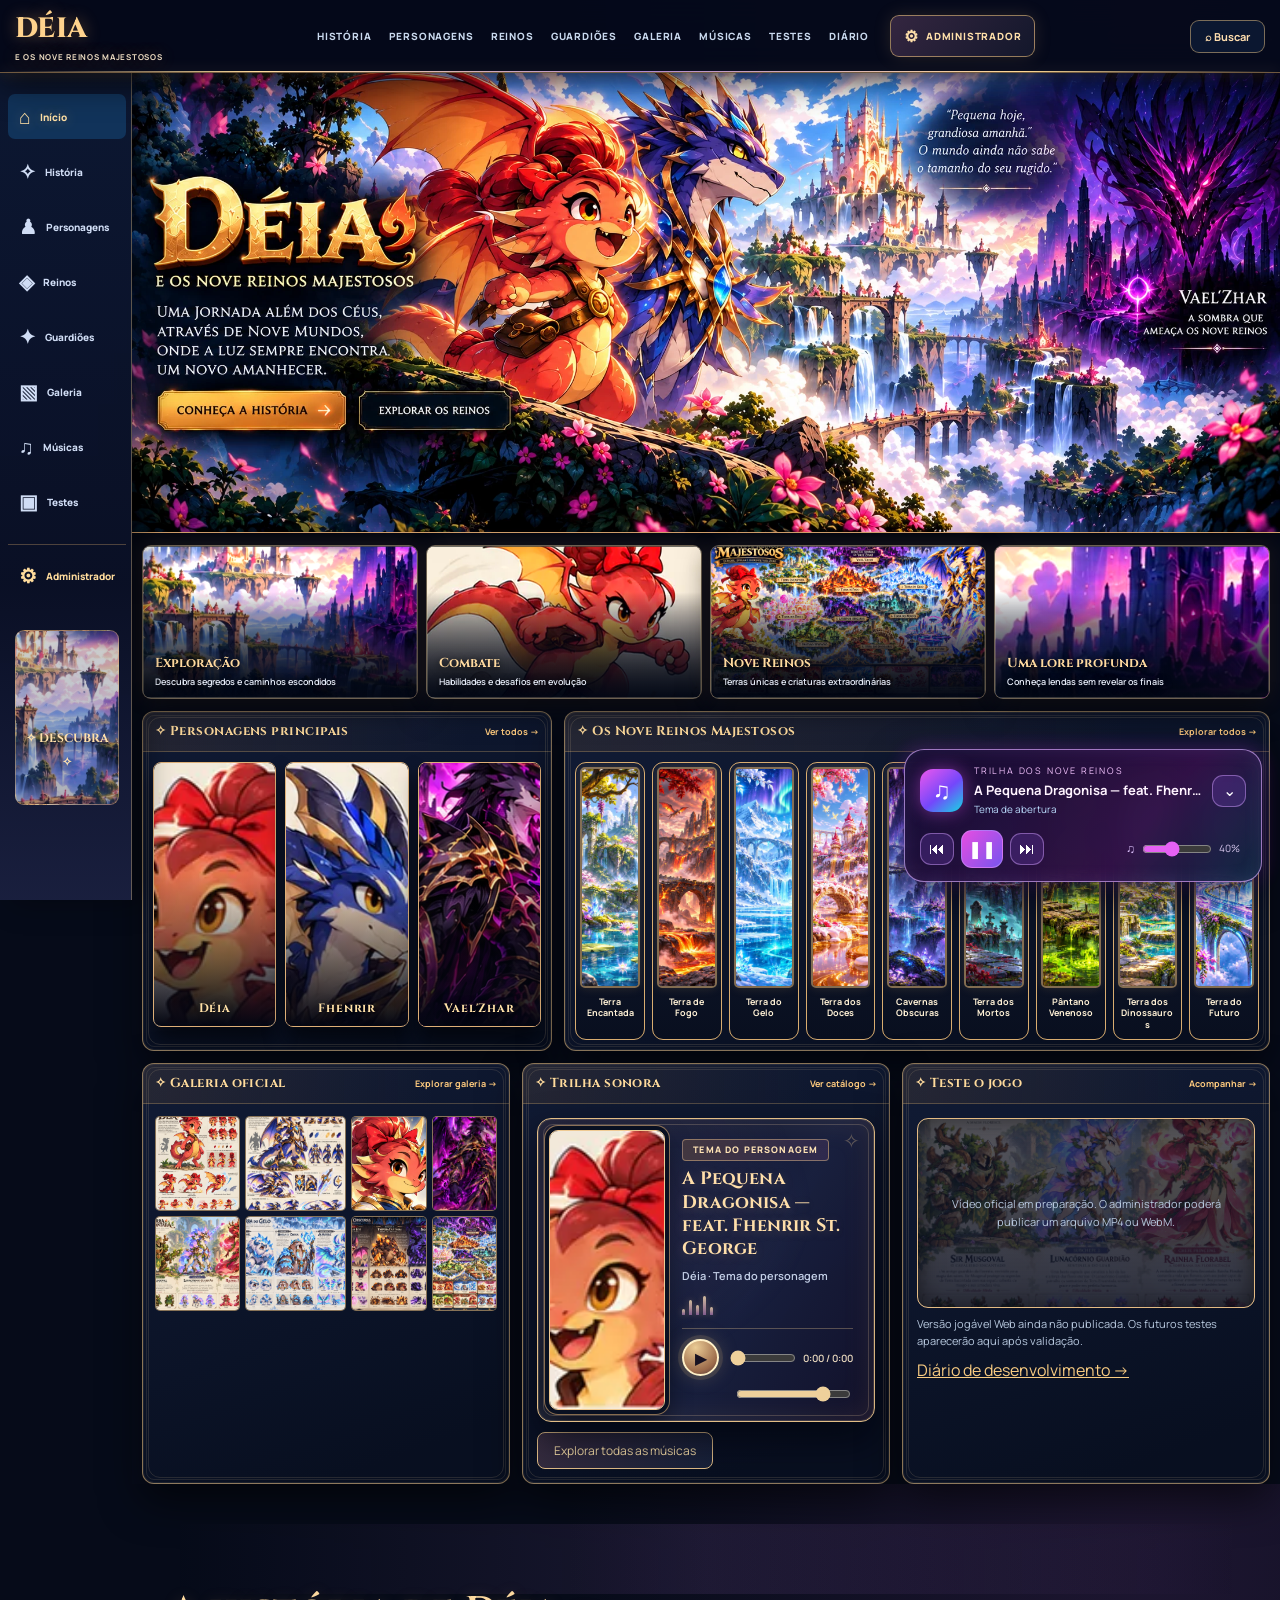
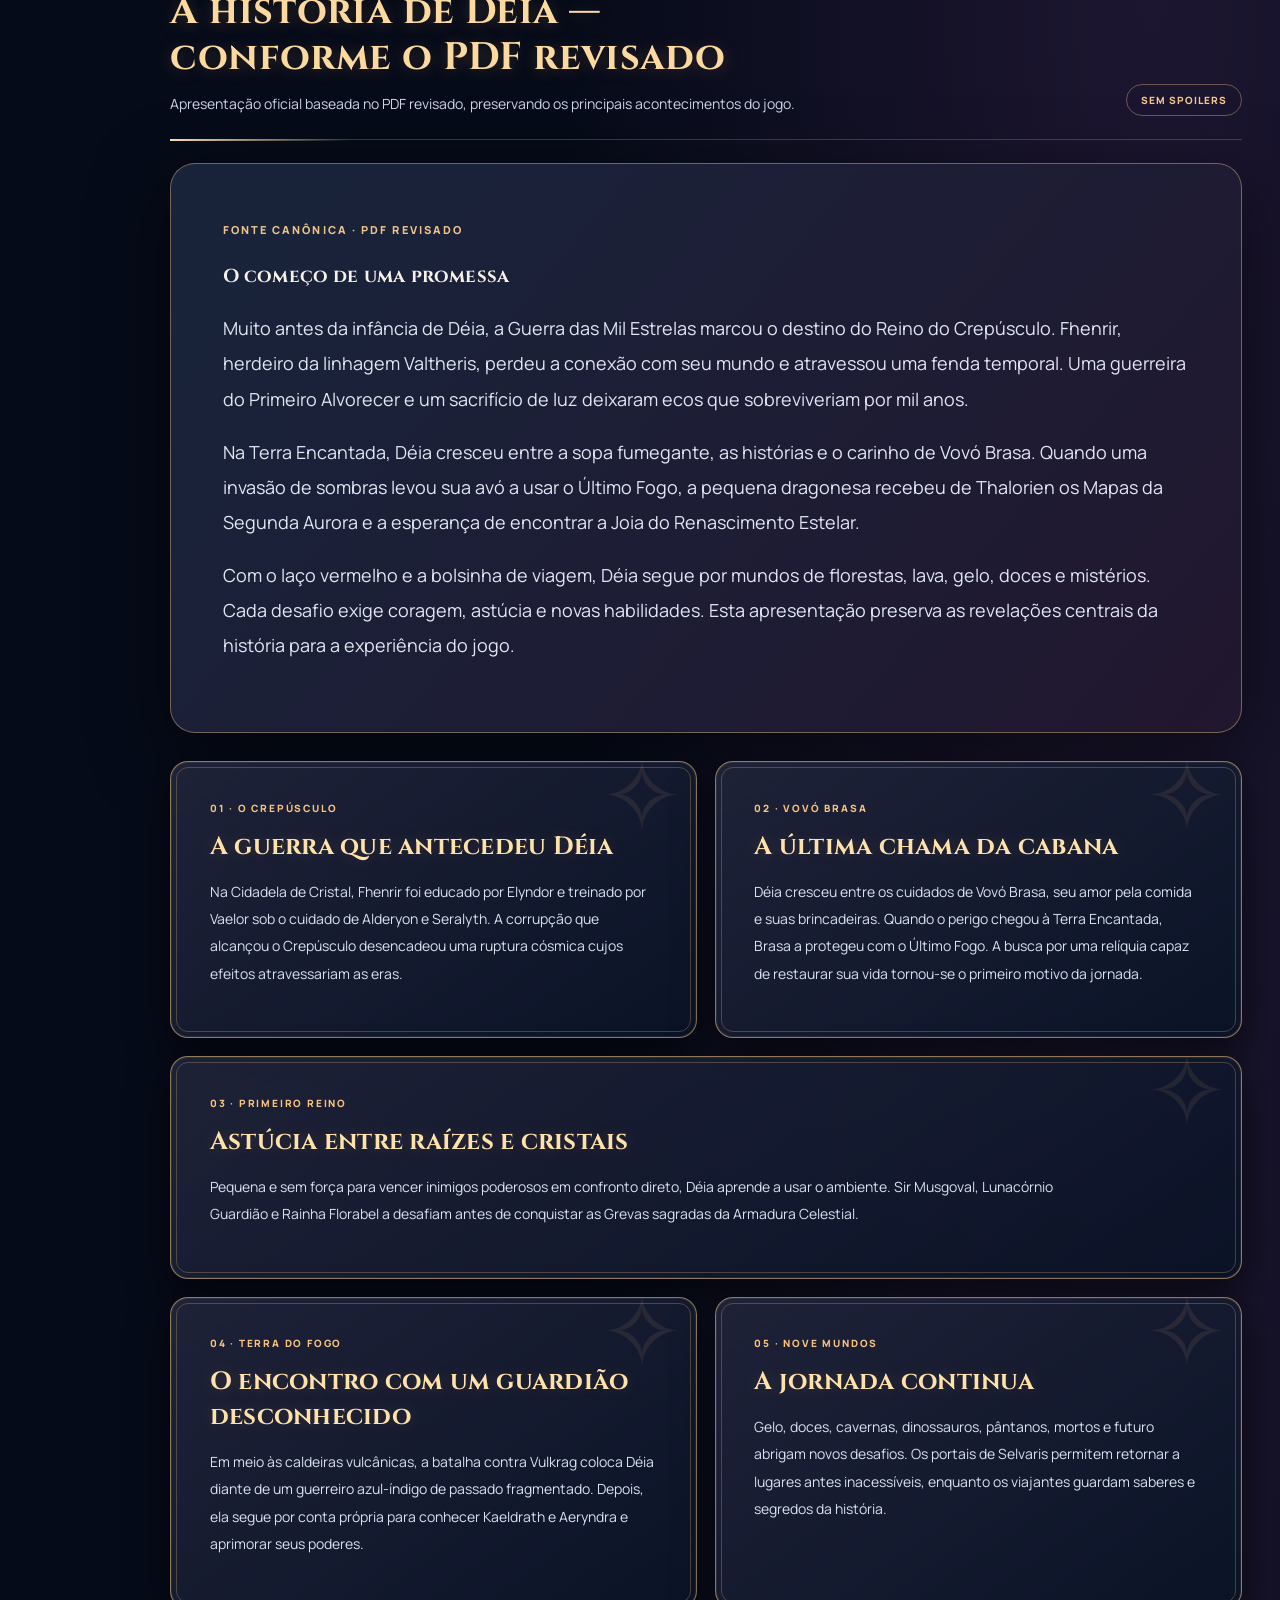
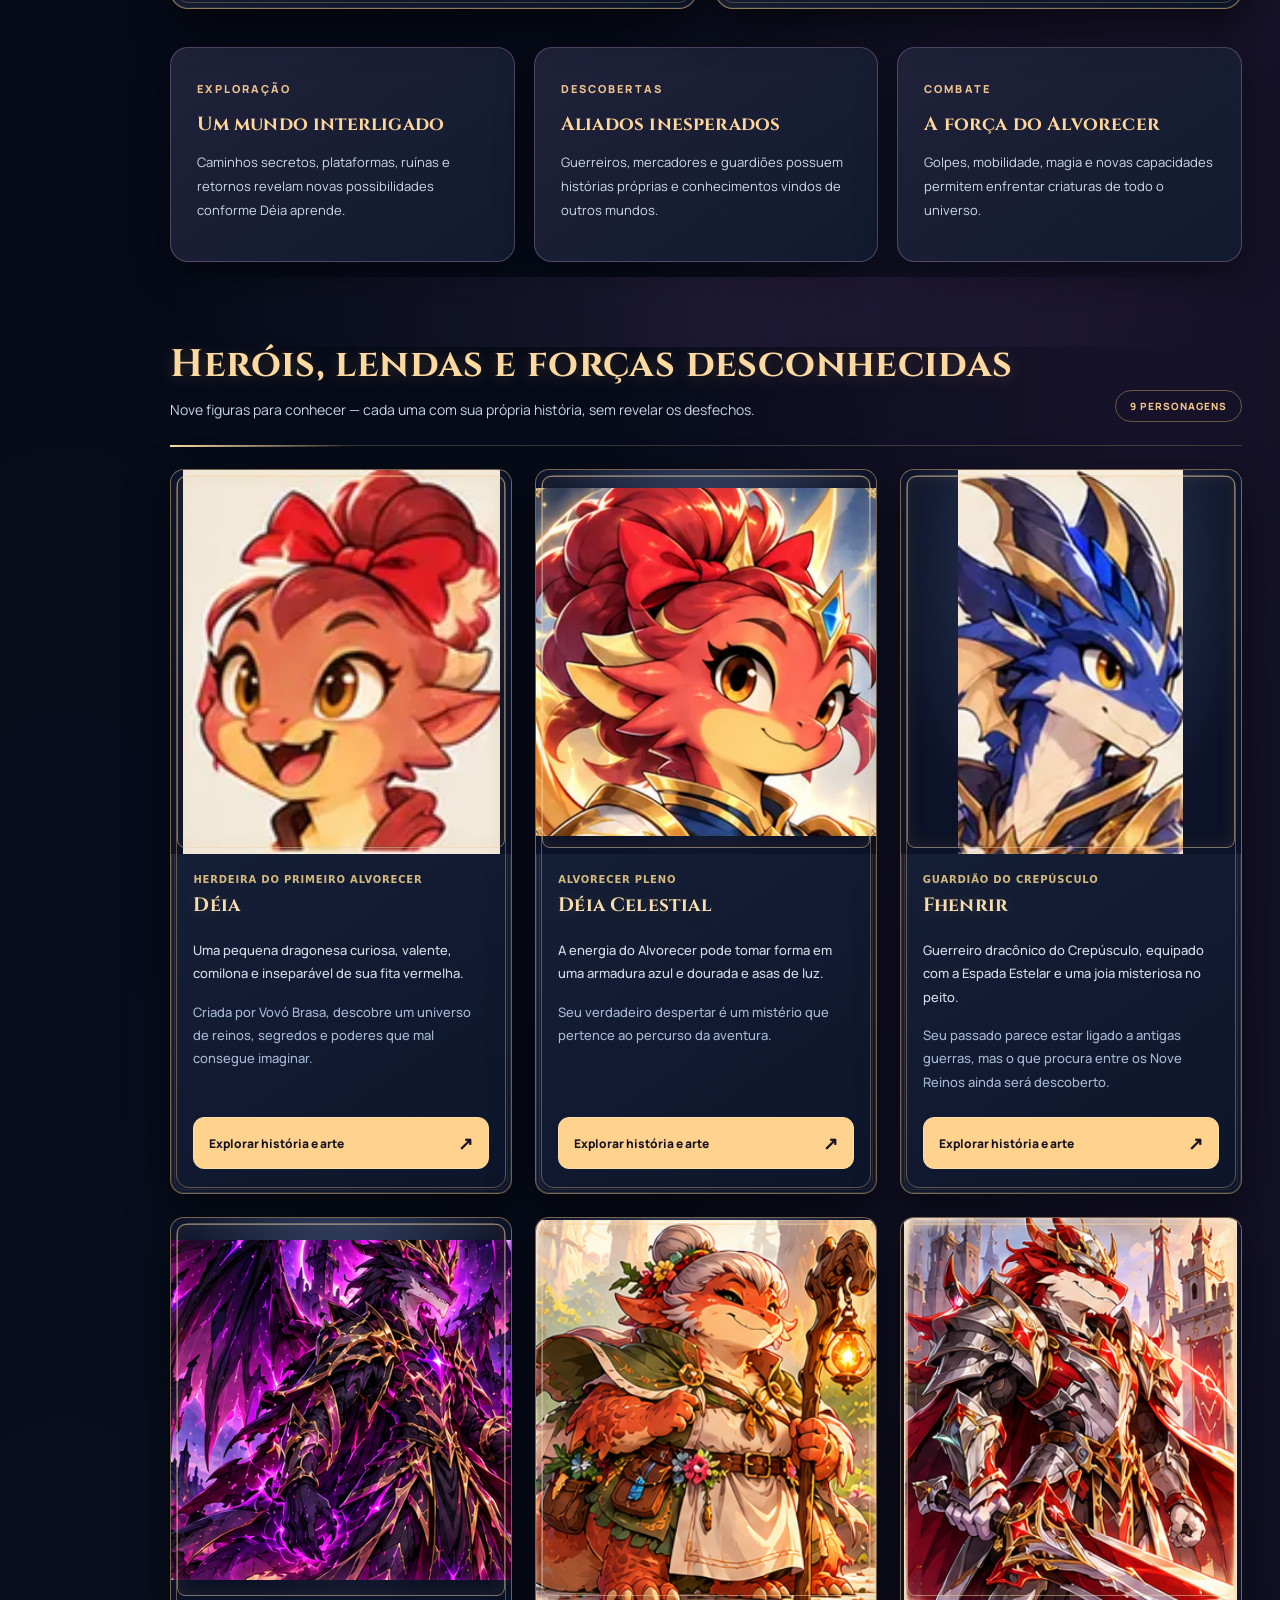
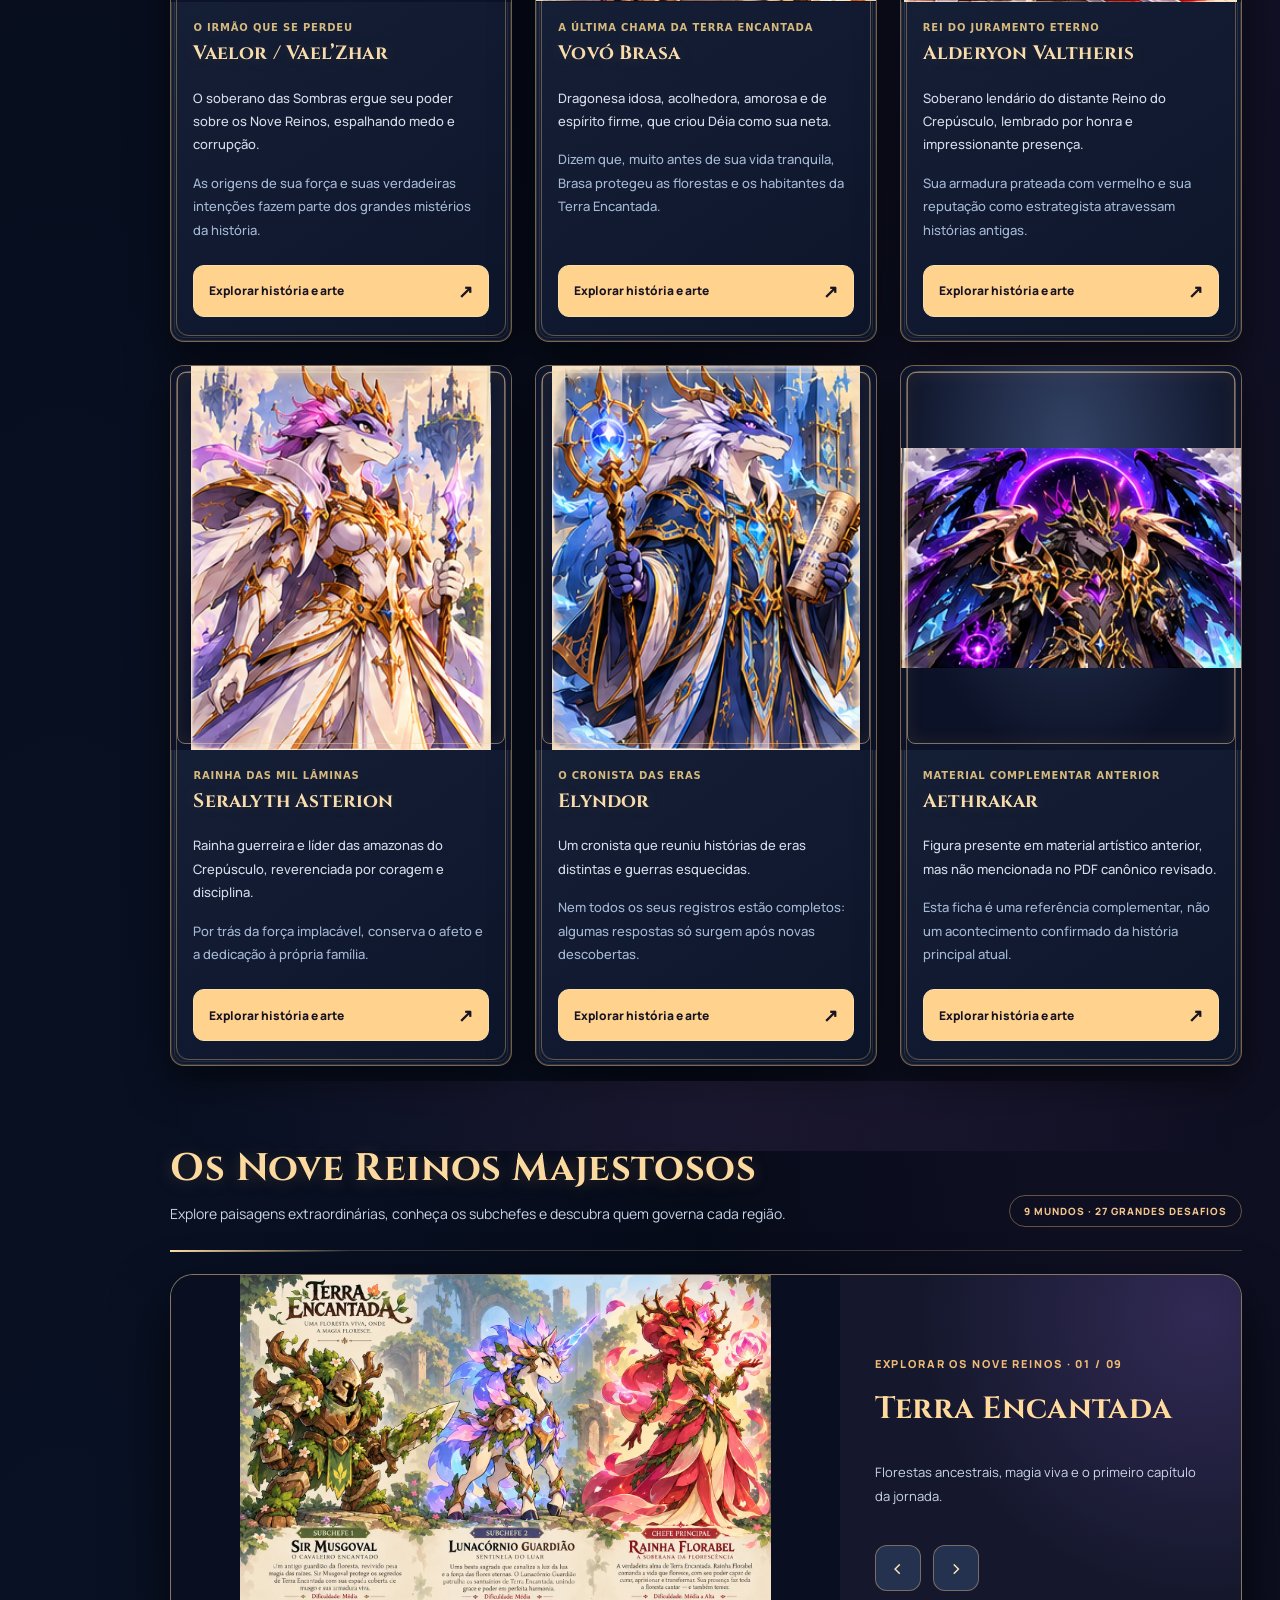
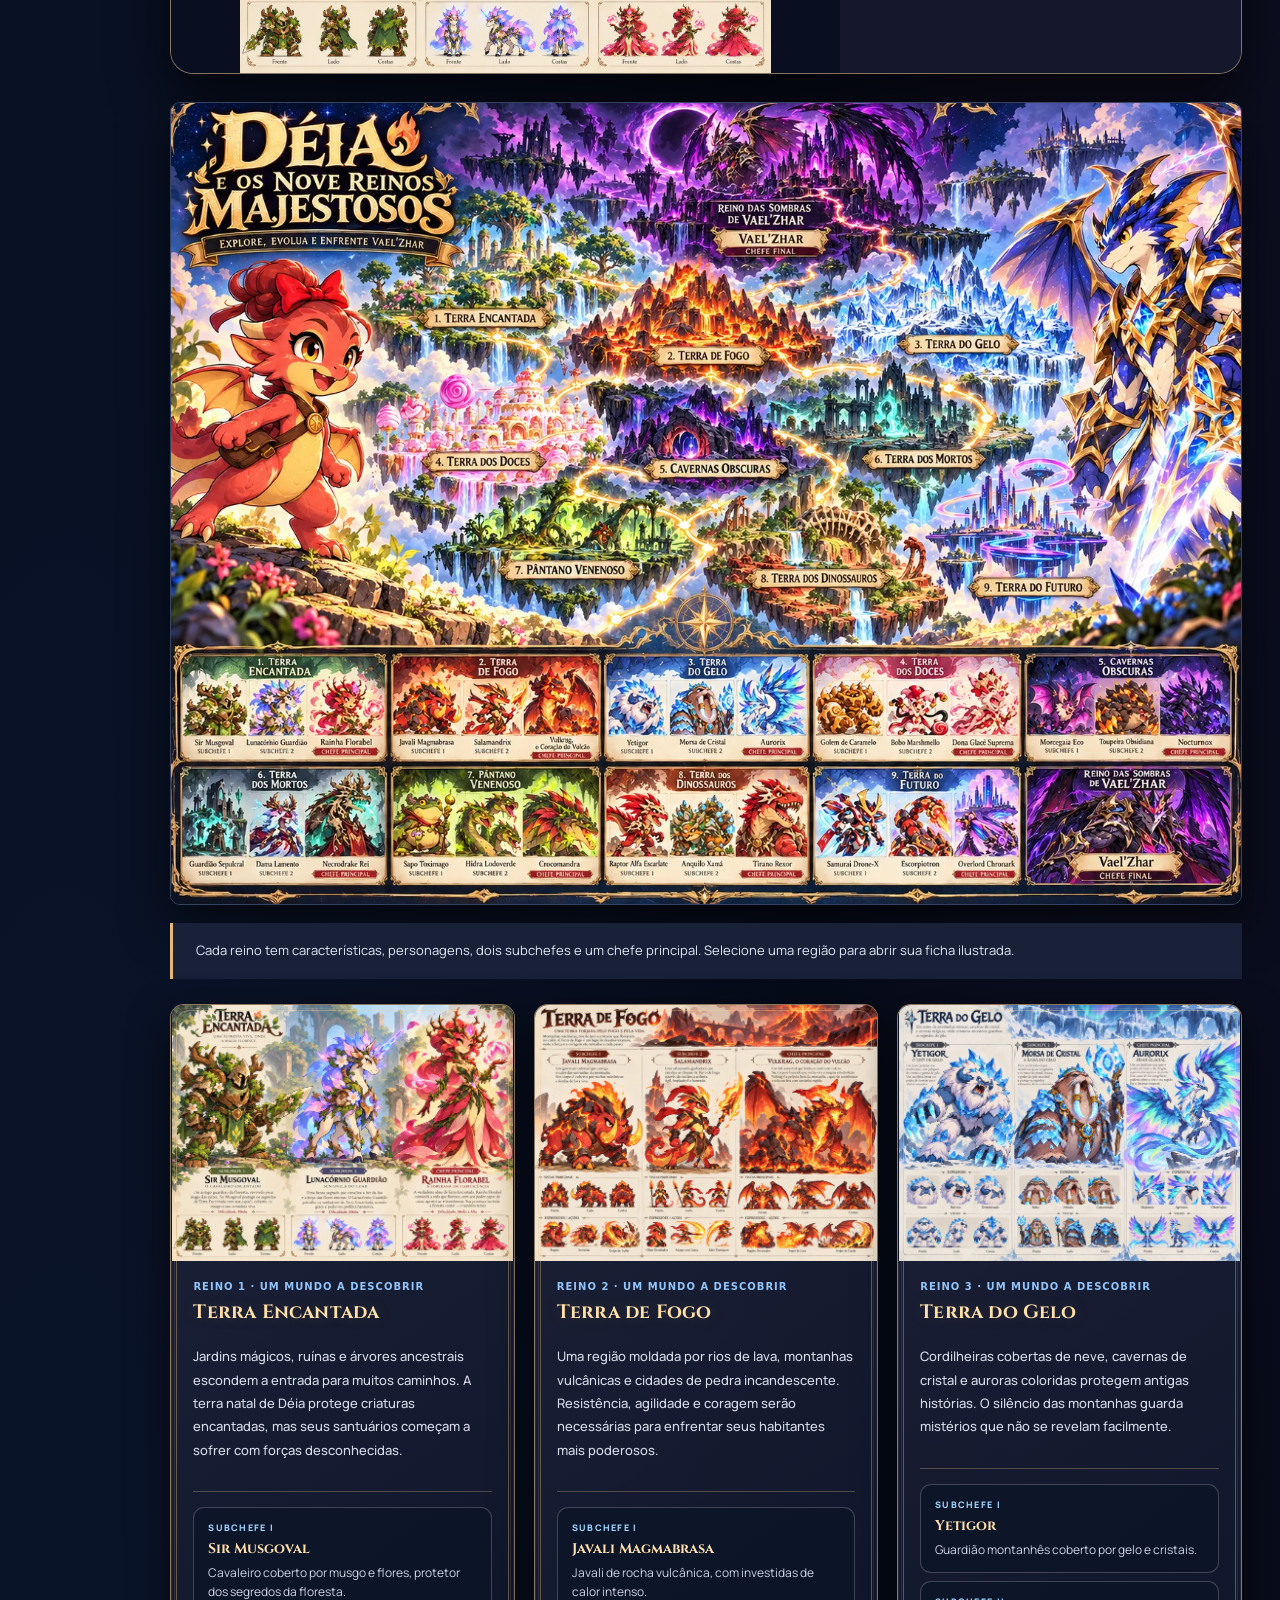
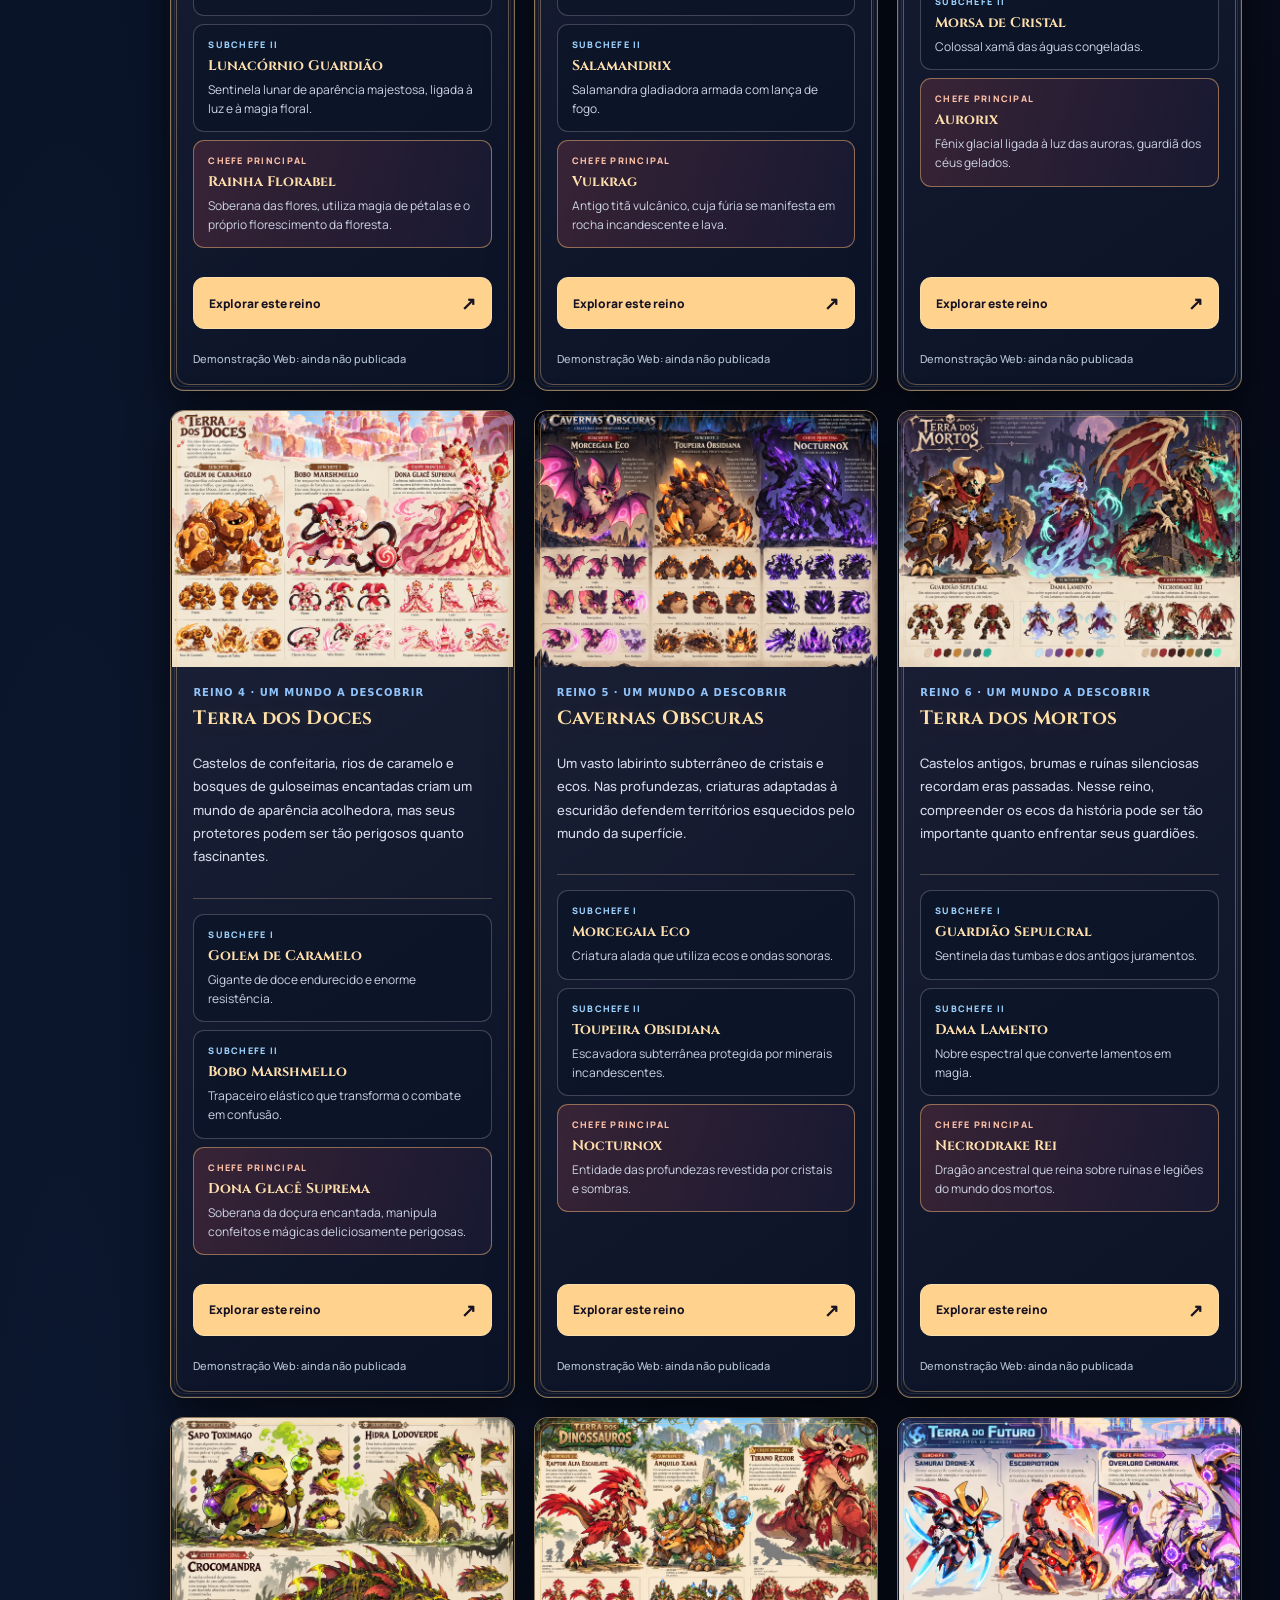
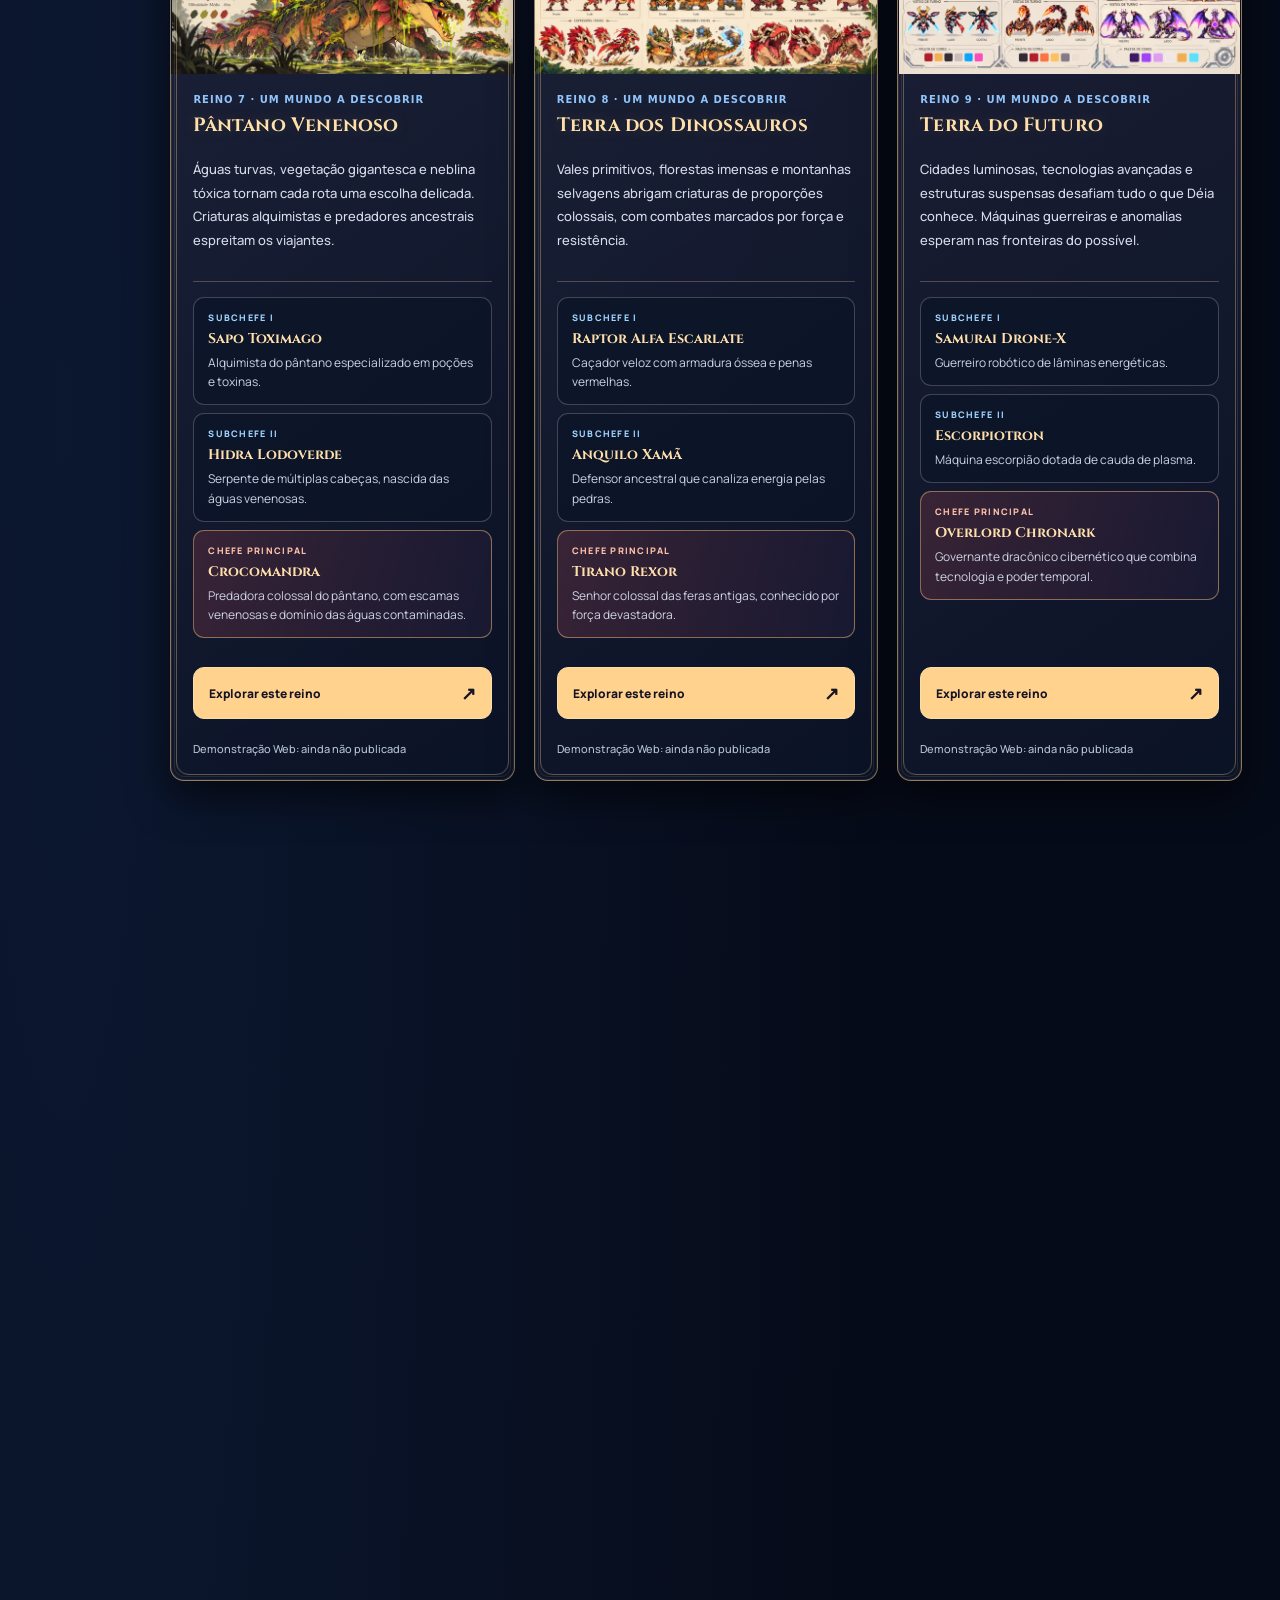
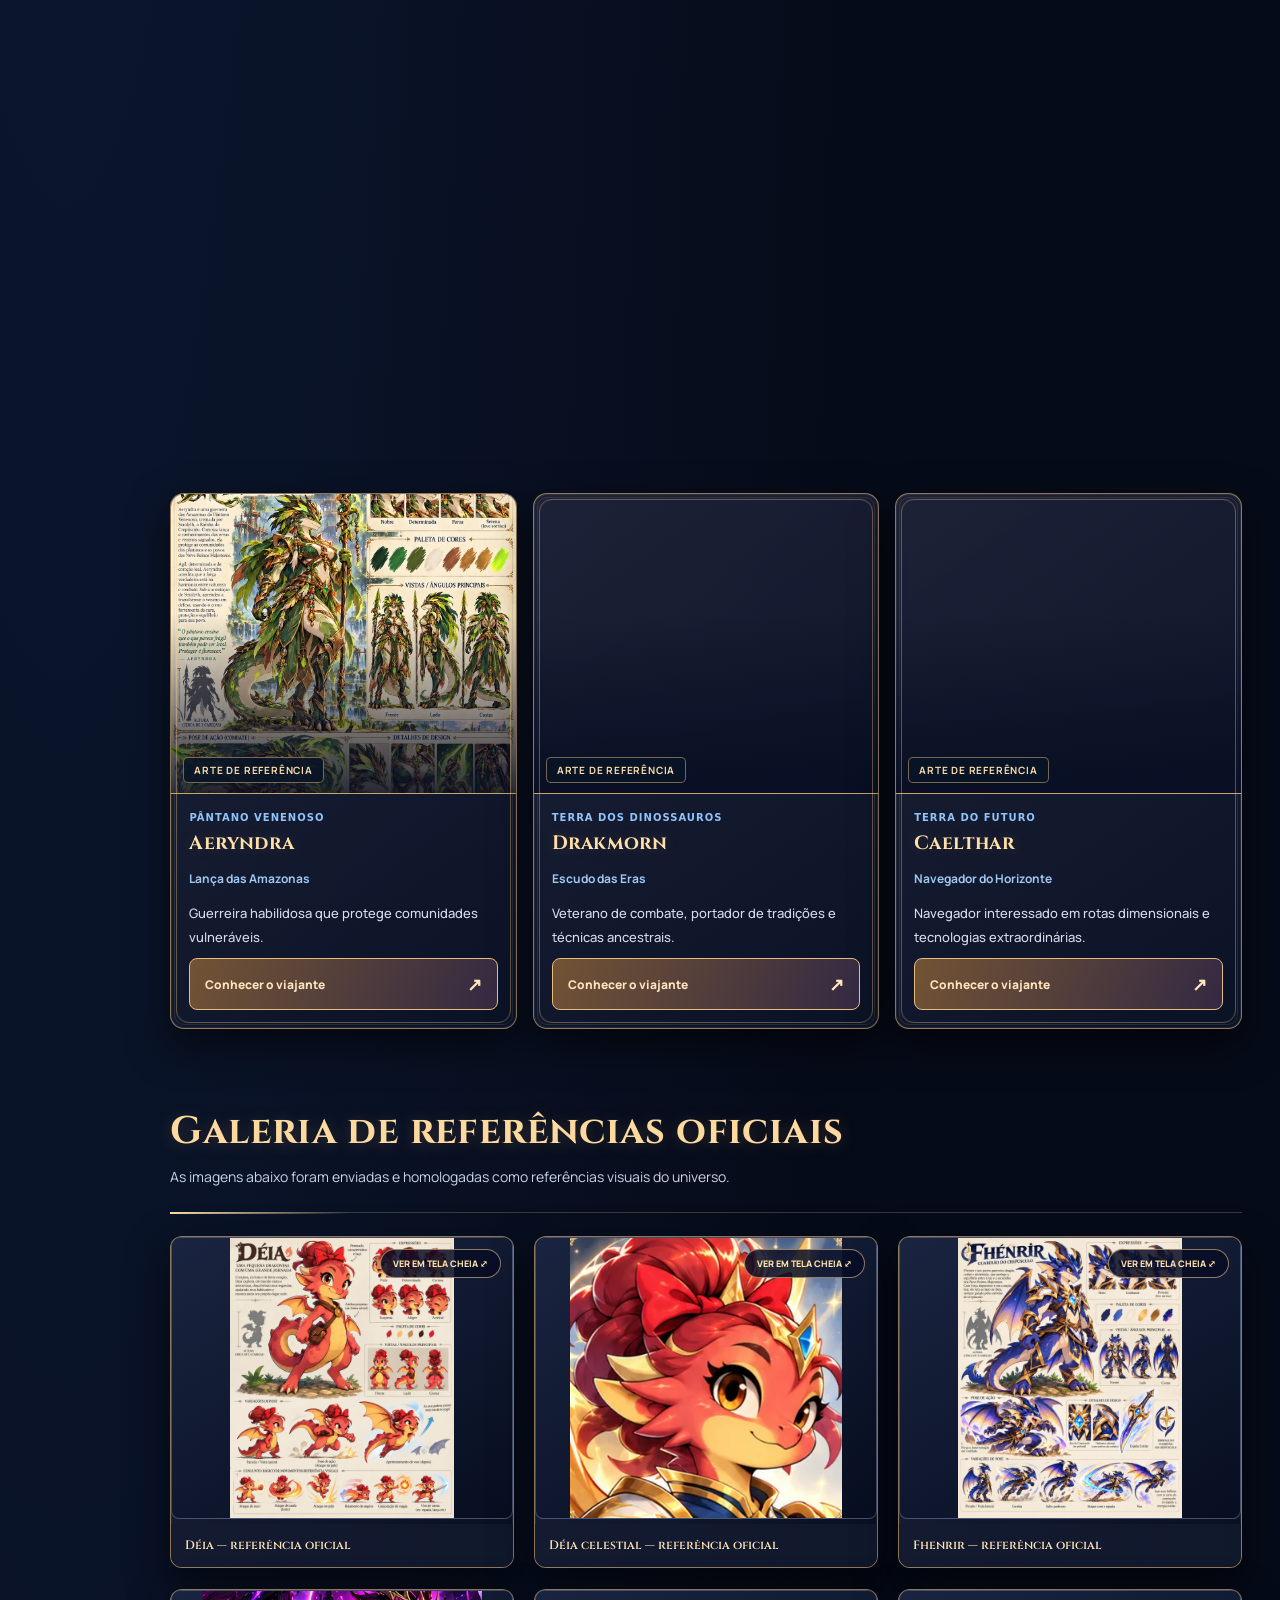
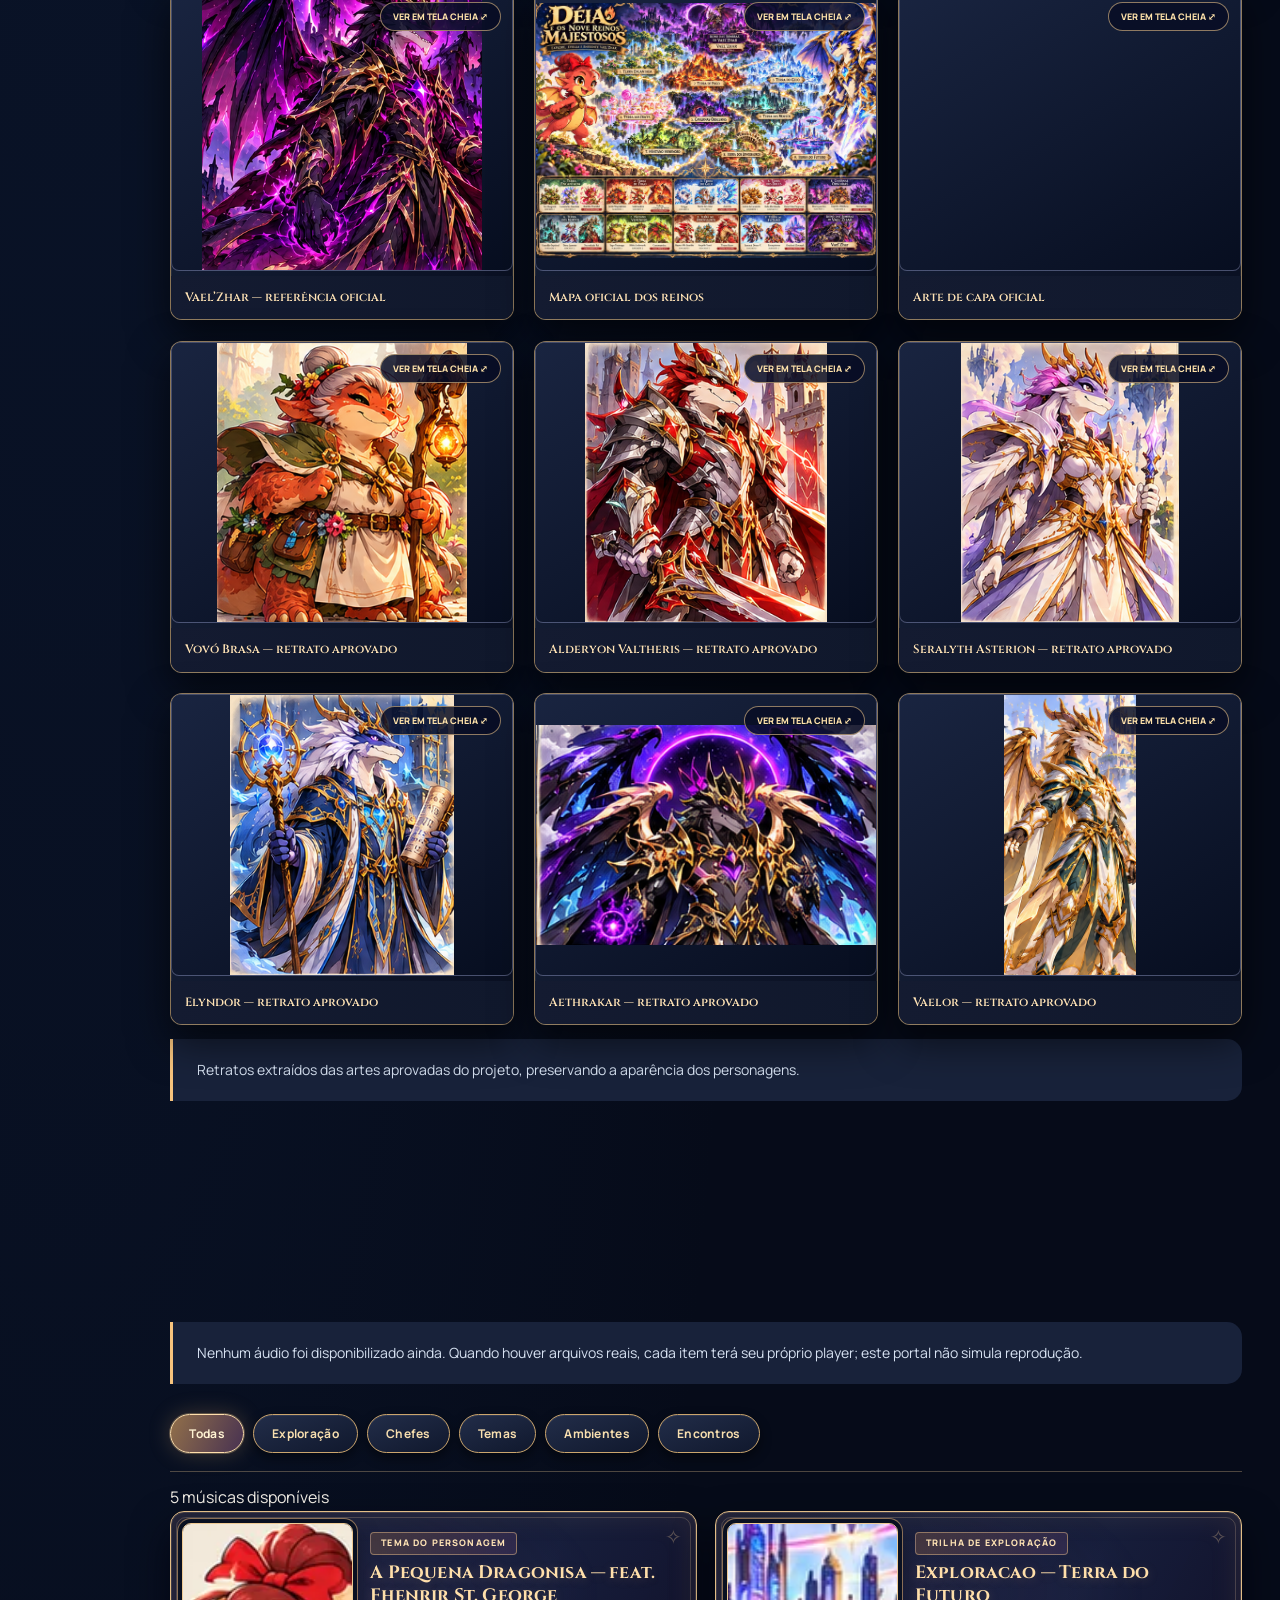
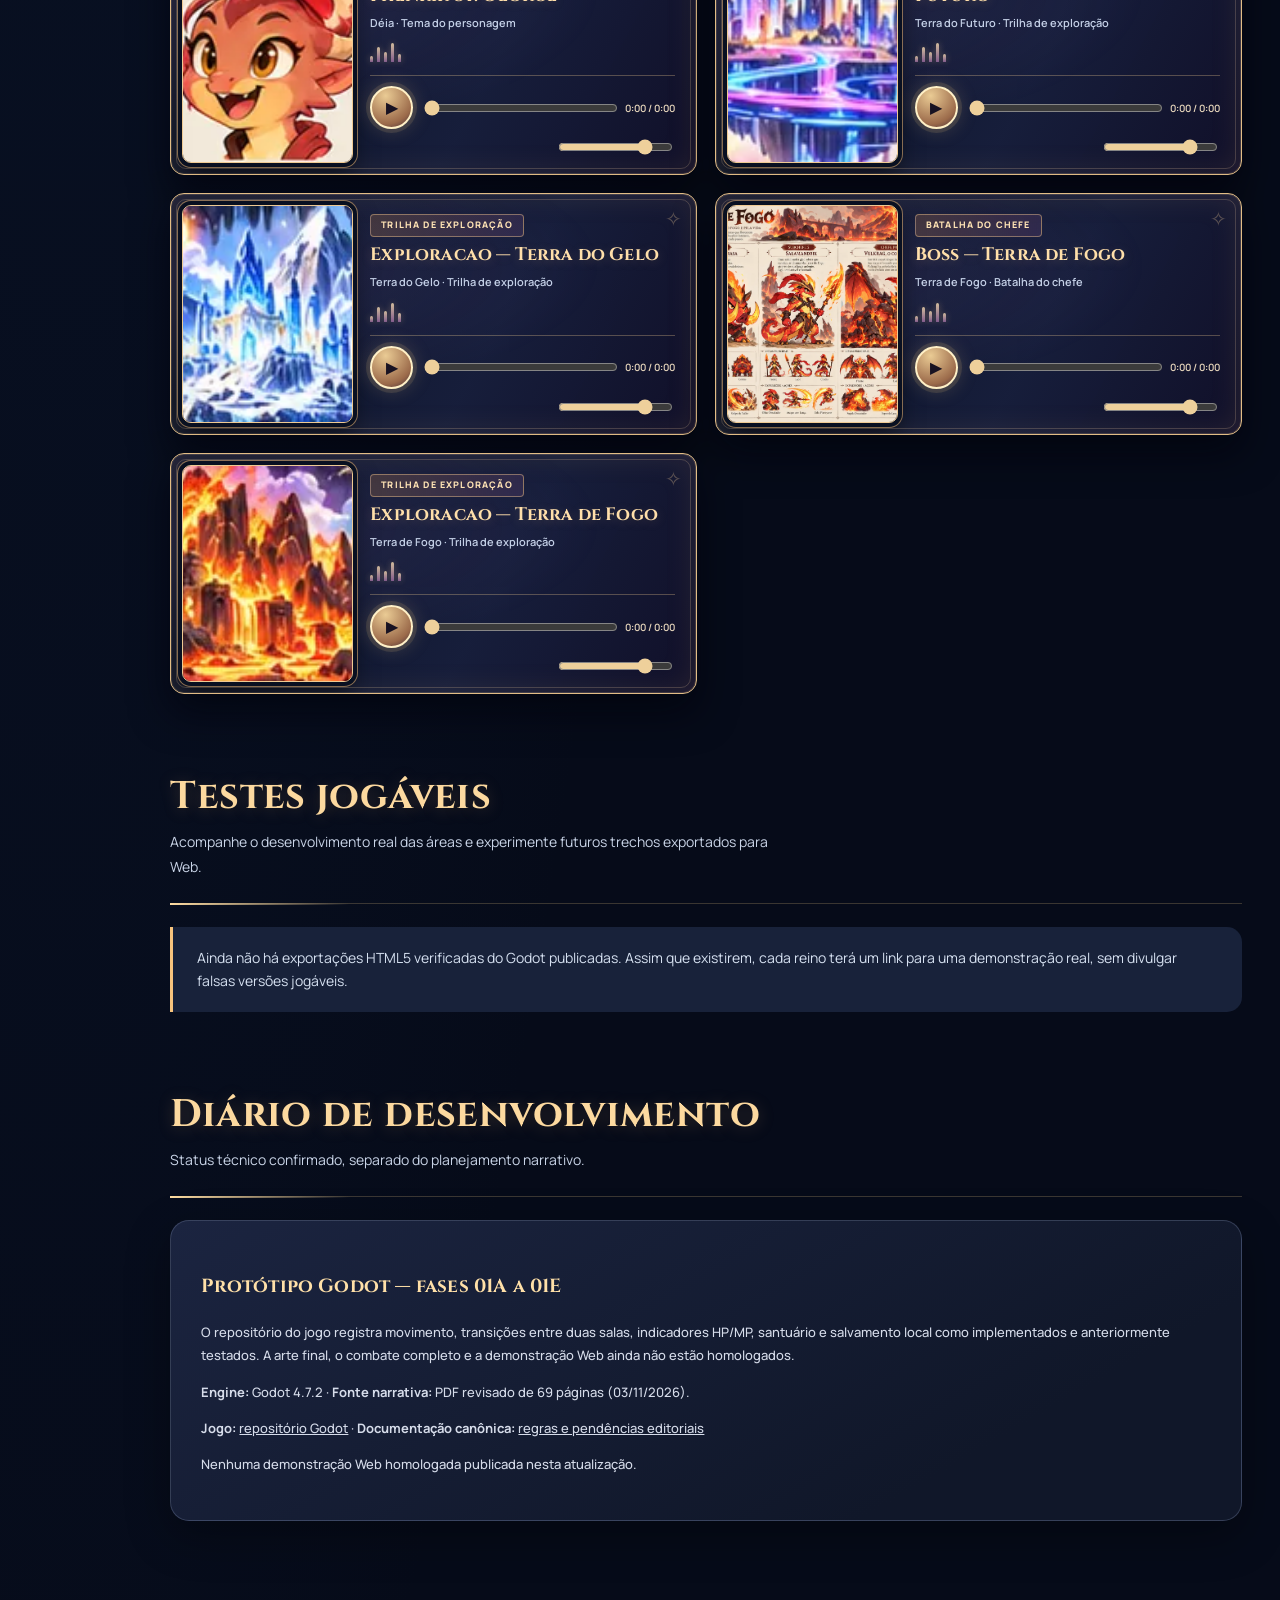
==== commit ef2e67d5: "site: identificar personagem extra como referência complementar não canônica" ====
--- a/index.html
+++ b/index.html
@@ -9,7 +9,7 @@
 <div class="v9-panel"><header><h2>✧ Trilha sonora</h2><a href="#musicas">Ver catálogo →</a></header><div class="v9-sound"><strong>As músicas dos Nove Reinos</strong><p>Ouça as composições oficiais já publicadas e acompanhe as próximas músicas dos Nove Reinos.</p><a href="#musicas">Ouvir músicas disponíveis →</a></div></div>
 <div class="v9-panel"><header><h2>✧ Teste o jogo</h2><a href="#testes">Acompanhar →</a></header><div class="v9-demos"><img src="assets/img/world_0.webp" alt="Arte da Terra Encantada" loading="lazy"><p>Versão jogável Web ainda não publicada. Os futuros testes aparecerão aqui após validação.</p><a href="#desenvolvimento">Diário de desenvolvimento →</a></div></div></div></div></section>
 <section class="shell section" id="historia"><div class="section-title"><div><h2>A história de Déia — conforme o PDF revisado</h2><p class="section-sub">Apresentação oficial baseada no PDF revisado, preservando os principais acontecimentos do jogo.</p></div><span class="pill">SEM SPOILERS</span></div><div class="public-intro"><span class="kicker">FONTE CANÔNICA · PDF REVISADO</span><h3>O começo de uma promessa</h3><p>Muito antes da infância de Déia, a Guerra das Mil Estrelas marcou o destino do Reino do Crepúsculo. Fhenrir, herdeiro da linhagem Valtheris, perdeu a conexão com seu mundo e atravessou uma fenda temporal. Uma guerreira do Primeiro Alvorecer e um sacrifício de luz deixaram ecos que sobreviveriam por mil anos.</p><p>Na Terra Encantada, Déia cresceu entre a sopa fumegante, as histórias e o carinho de Vovó Brasa. Quando uma invasão de sombras levou sua avó a usar o Último Fogo, a pequena dragonesa recebeu de Thalorien os Mapas da Segunda Aurora e a esperança de encontrar a Joia do Renascimento Estelar.</p><p>Com o laço vermelho e a bolsinha de viagem, Déia segue por mundos de florestas, lava, gelo, doces e mistérios. Cada desafio exige coragem, astúcia e novas habilidades. Esta apresentação preserva as revelações centrais da história para a experiência do jogo.</p></div><div class="chronicles"><article class="chronicle"><div class="chronicle-index">01 · O CREPÚSCULO</div><h3>A guerra que antecedeu Déia</h3><p>Na Cidadela de Cristal, Fhenrir foi educado por Elyndor e treinado por Vaelor sob o cuidado de Alderyon e Seralyth. A corrupção que alcançou o Crepúsculo desencadeou uma ruptura cósmica cujos efeitos atravessariam as eras.</p></article><article class="chronicle"><div class="chronicle-index">02 · VOVÓ BRASA</div><h3>A última chama da cabana</h3><p>Déia cresceu entre os cuidados de Vovó Brasa, seu amor pela comida e suas brincadeiras. Quando o perigo chegou à Terra Encantada, Brasa a protegeu com o Último Fogo. A busca por uma relíquia capaz de restaurar sua vida tornou-se o primeiro motivo da jornada.</p></article><article class="chronicle"><div class="chronicle-index">03 · PRIMEIRO REINO</div><h3>Astúcia entre raízes e cristais</h3><p>Pequena e sem força para vencer inimigos poderosos em confronto direto, Déia aprende a usar o ambiente. Sir Musgoval, Lunacórnio Guardião e Rainha Florabel a desafiam antes de conquistar as Grevas sagradas da Armadura Celestial.</p></article><article class="chronicle"><div class="chronicle-index">04 · TERRA DO FOGO</div><h3>O encontro com um guardião desconhecido</h3><p>Em meio às caldeiras vulcânicas, a batalha contra Vulkrag coloca Déia diante de um guerreiro azul-índigo de passado fragmentado. Depois, ela segue por conta própria para conhecer Kaeldrath e Aeryndra e aprimorar seus poderes.</p></article><article class="chronicle"><div class="chronicle-index">05 · NOVE MUNDOS</div><h3>A jornada continua</h3><p>Gelo, doces, cavernas, dinossauros, pântanos, mortos e futuro abrigam novos desafios. Os portais de Selvaris permitem retornar a lugares antes inacessíveis, enquanto os viajantes guardam saberes e segredos da história.</p></article></div><div class="feature-strip"><article class="feature"><span class="feature-kicker">EXPLORAÇÃO</span><h3>Um mundo interligado</h3><p>Caminhos secretos, plataformas, ruínas e retornos revelam novas possibilidades conforme Déia aprende.</p></article><article class="feature"><span class="feature-kicker">DESCOBERTAS</span><h3>Aliados inesperados</h3><p>Guerreiros, mercadores e guardiões possuem histórias próprias e conhecimentos vindos de outros mundos.</p></article><article class="feature"><span class="feature-kicker">COMBATE</span><h3>A força do Alvorecer</h3><p>Golpes, mobilidade, magia e novas capacidades permitem enfrentar criaturas de todo o universo.</p></article></div></section>
-<section class="shell section" id="personagens"><div class="section-title"><div><h2>Heróis, lendas e forças desconhecidas</h2><p class="section-sub">Nove figuras para conhecer — cada uma com sua própria história, sem revelar os desfechos.</p></div><span class="pill">9 PERSONAGENS</span></div><div class="grid codex-grid"><article class="card codex-card"><div class="codex-cover"><img src="assets/img/personagens/deia-retrato-oficial.webp" alt="Déia" loading="lazy"></div><div class="copy"><span class="tag">Herdeira do Primeiro Alvorecer</span><h3>Déia</h3><p>Uma pequena dragonesa curiosa, valente, comilona e inseparável de sua fita vermelha.</p><p class="codex-extra">Criada por Vovó Brasa, descobre um universo de reinos, segredos e poderes que mal consegue imaginar.</p><button type="button" class="codex-open" data-codex="character" data-id="Déia">Explorar história e arte <span>↗</span></button></div></article><article class="card codex-card"><div class="codex-cover"><img src="assets/img/personagens/deia-celestial-retrato-oficial.webp" alt="Déia Celestial" loading="lazy"></div><div class="copy"><span class="tag">Alvorecer Pleno</span><h3>Déia Celestial</h3><p>A energia do Alvorecer pode tomar forma em uma armadura azul e dourada e asas de luz.</p><p class="codex-extra">Seu verdadeiro despertar é um mistério que pertence ao percurso da aventura.</p><button type="button" class="codex-open" data-codex="character" data-id="Déia Celestial">Explorar história e arte <span>↗</span></button></div></article><article class="card codex-card"><div class="codex-cover"><img src="assets/img/personagens/fhenrir-retrato-oficial.webp" alt="Fhenrir" loading="lazy"></div><div class="copy"><span class="tag">Guardião do Crepúsculo</span><h3>Fhenrir</h3><p>Guerreiro dracônico do Crepúsculo, equipado com a Espada Estelar e uma joia misteriosa no peito.</p><p class="codex-extra">Seu passado parece estar ligado a antigas guerras, mas o que procura entre os Nove Reinos ainda será descoberto.</p><button type="button" class="codex-open" data-codex="character" data-id="Fhenrir">Explorar história e arte <span>↗</span></button></div></article><article class="card codex-card"><div class="codex-cover"><img class="portrait-approved" src="assets/img/personagens/vaelzhar-aprovado.webp" alt="Vaelor / Vael’Zhar — arte aprovada" loading="lazy"></div><div class="copy"><span class="tag">O irmão que se perdeu</span><h3>Vaelor / Vael’Zhar</h3><p>O soberano das Sombras ergue seu poder sobre os Nove Reinos, espalhando medo e corrupção.</p><p class="codex-extra">As origens de sua força e suas verdadeiras intenções fazem parte dos grandes mistérios da história.</p><button type="button" class="codex-open" data-codex="character" data-id="Vaelor / Vael’Zhar">Explorar história e arte <span>↗</span></button></div></article><article class="card codex-card"><div class="codex-cover"><img class="portrait-approved" src="assets/img/personagens/vovo-brasa-aprovada.webp" alt="Vovó Brasa — arte aprovada" loading="lazy"></div><div class="copy"><span class="tag">A Última Chama da Terra Encantada</span><h3>Vovó Brasa</h3><p>Dragonesa idosa, acolhedora, amorosa e de espírito firme, que criou Déia como sua neta.</p><p class="codex-extra">Dizem que, muito antes de sua vida tranquila, Brasa protegeu as florestas e os habitantes da Terra Encantada.</p><button type="button" class="codex-open" data-codex="character" data-id="Vovó Brasa">Explorar história e arte <span>↗</span></button></div></article><article class="card codex-card"><div class="codex-cover"><img class="portrait-approved" src="assets/img/personagens/alderyon-valtheris-aprovado.webp" alt="Alderyon Valtheris — arte aprovada" loading="lazy"></div><div class="copy"><span class="tag">Rei do Juramento Eterno</span><h3>Alderyon Valtheris</h3><p>Soberano lendário do distante Reino do Crepúsculo, lembrado por honra e impressionante presença.</p><p class="codex-extra">Sua armadura prateada com vermelho e sua reputação como estrategista atravessam histórias antigas.</p><button type="button" class="codex-open" data-codex="character" data-id="Alderyon Valtheris">Explorar história e arte <span>↗</span></button></div></article><article class="card codex-card"><div class="codex-cover"><img class="portrait-approved" src="assets/img/personagens/seralyth-asterion-aprovada.webp" alt="Seralyth Asterion — arte aprovada" loading="lazy"></div><div class="copy"><span class="tag">Rainha das Mil Lâminas</span><h3>Seralyth Asterion</h3><p>Rainha guerreira e líder das amazonas do Crepúsculo, reverenciada por coragem e disciplina.</p><p class="codex-extra">Por trás da força implacável, conserva o afeto e a dedicação à própria família.</p><button type="button" class="codex-open" data-codex="character" data-id="Seralyth Asterion">Explorar história e arte <span>↗</span></button></div></article><article class="card codex-card"><div class="codex-cover"><img class="portrait-approved" src="assets/img/personagens/elyndor-aprovado.webp" alt="Elyndor — arte aprovada" loading="lazy"></div><div class="copy"><span class="tag">O Cronista das Eras</span><h3>Elyndor</h3><p>Um cronista que reuniu histórias de eras distintas e guerras esquecidas.</p><p class="codex-extra">Nem todos os seus registros estão completos: algumas respostas só surgem após novas descobertas.</p><button type="button" class="codex-open" data-codex="character" data-id="Elyndor">Explorar história e arte <span>↗</span></button></div></article><article class="card codex-card"><div class="codex-cover"><img class="portrait-approved" src="assets/img/personagens/aethrakar-aprovado.webp" alt="Aethrakar — arte aprovada" loading="lazy"></div><div class="copy"><span class="tag">O Primeiro Juramento</span><h3>Aethrakar</h3><p>Um nome envolvido em histórias antigas, cujo sentido ainda não foi compreendido.</p><p class="codex-extra">Sua verdadeira natureza deve permanecer como um mistério, sem revelações antecipadas.</p><button type="button" class="codex-open" data-codex="character" data-id="Aethrakar">Explorar história e arte <span>↗</span></button></div></article></div></section>
+<section class="shell section" id="personagens"><div class="section-title"><div><h2>Heróis, lendas e forças desconhecidas</h2><p class="section-sub">Nove figuras para conhecer — cada uma com sua própria história, sem revelar os desfechos.</p></div><span class="pill">9 PERSONAGENS</span></div><div class="grid codex-grid"><article class="card codex-card"><div class="codex-cover"><img src="assets/img/personagens/deia-retrato-oficial.webp" alt="Déia" loading="lazy"></div><div class="copy"><span class="tag">Herdeira do Primeiro Alvorecer</span><h3>Déia</h3><p>Uma pequena dragonesa curiosa, valente, comilona e inseparável de sua fita vermelha.</p><p class="codex-extra">Criada por Vovó Brasa, descobre um universo de reinos, segredos e poderes que mal consegue imaginar.</p><button type="button" class="codex-open" data-codex="character" data-id="Déia">Explorar história e arte <span>↗</span></button></div></article><article class="card codex-card"><div class="codex-cover"><img src="assets/img/personagens/deia-celestial-retrato-oficial.webp" alt="Déia Celestial" loading="lazy"></div><div class="copy"><span class="tag">Alvorecer Pleno</span><h3>Déia Celestial</h3><p>A energia do Alvorecer pode tomar forma em uma armadura azul e dourada e asas de luz.</p><p class="codex-extra">Seu verdadeiro despertar é um mistério que pertence ao percurso da aventura.</p><button type="button" class="codex-open" data-codex="character" data-id="Déia Celestial">Explorar história e arte <span>↗</span></button></div></article><article class="card codex-card"><div class="codex-cover"><img src="assets/img/personagens/fhenrir-retrato-oficial.webp" alt="Fhenrir" loading="lazy"></div><div class="copy"><span class="tag">Guardião do Crepúsculo</span><h3>Fhenrir</h3><p>Guerreiro dracônico do Crepúsculo, equipado com a Espada Estelar e uma joia misteriosa no peito.</p><p class="codex-extra">Seu passado parece estar ligado a antigas guerras, mas o que procura entre os Nove Reinos ainda será descoberto.</p><button type="button" class="codex-open" data-codex="character" data-id="Fhenrir">Explorar história e arte <span>↗</span></button></div></article><article class="card codex-card"><div class="codex-cover"><img class="portrait-approved" src="assets/img/personagens/vaelzhar-aprovado.webp" alt="Vaelor / Vael’Zhar — arte aprovada" loading="lazy"></div><div class="copy"><span class="tag">O irmão que se perdeu</span><h3>Vaelor / Vael’Zhar</h3><p>O soberano das Sombras ergue seu poder sobre os Nove Reinos, espalhando medo e corrupção.</p><p class="codex-extra">As origens de sua força e suas verdadeiras intenções fazem parte dos grandes mistérios da história.</p><button type="button" class="codex-open" data-codex="character" data-id="Vaelor / Vael’Zhar">Explorar história e arte <span>↗</span></button></div></article><article class="card codex-card"><div class="codex-cover"><img class="portrait-approved" src="assets/img/personagens/vovo-brasa-aprovada.webp" alt="Vovó Brasa — arte aprovada" loading="lazy"></div><div class="copy"><span class="tag">A Última Chama da Terra Encantada</span><h3>Vovó Brasa</h3><p>Dragonesa idosa, acolhedora, amorosa e de espírito firme, que criou Déia como sua neta.</p><p class="codex-extra">Dizem que, muito antes de sua vida tranquila, Brasa protegeu as florestas e os habitantes da Terra Encantada.</p><button type="button" class="codex-open" data-codex="character" data-id="Vovó Brasa">Explorar história e arte <span>↗</span></button></div></article><article class="card codex-card"><div class="codex-cover"><img class="portrait-approved" src="assets/img/personagens/alderyon-valtheris-aprovado.webp" alt="Alderyon Valtheris — arte aprovada" loading="lazy"></div><div class="copy"><span class="tag">Rei do Juramento Eterno</span><h3>Alderyon Valtheris</h3><p>Soberano lendário do distante Reino do Crepúsculo, lembrado por honra e impressionante presença.</p><p class="codex-extra">Sua armadura prateada com vermelho e sua reputação como estrategista atravessam histórias antigas.</p><button type="button" class="codex-open" data-codex="character" data-id="Alderyon Valtheris">Explorar história e arte <span>↗</span></button></div></article><article class="card codex-card"><div class="codex-cover"><img class="portrait-approved" src="assets/img/personagens/seralyth-asterion-aprovada.webp" alt="Seralyth Asterion — arte aprovada" loading="lazy"></div><div class="copy"><span class="tag">Rainha das Mil Lâminas</span><h3>Seralyth Asterion</h3><p>Rainha guerreira e líder das amazonas do Crepúsculo, reverenciada por coragem e disciplina.</p><p class="codex-extra">Por trás da força implacável, conserva o afeto e a dedicação à própria família.</p><button type="button" class="codex-open" data-codex="character" data-id="Seralyth Asterion">Explorar história e arte <span>↗</span></button></div></article><article class="card codex-card"><div class="codex-cover"><img class="portrait-approved" src="assets/img/personagens/elyndor-aprovado.webp" alt="Elyndor — arte aprovada" loading="lazy"></div><div class="copy"><span class="tag">O Cronista das Eras</span><h3>Elyndor</h3><p>Um cronista que reuniu histórias de eras distintas e guerras esquecidas.</p><p class="codex-extra">Nem todos os seus registros estão completos: algumas respostas só surgem após novas descobertas.</p><button type="button" class="codex-open" data-codex="character" data-id="Elyndor">Explorar história e arte <span>↗</span></button></div></article><article class="card codex-card"><div class="codex-cover"><img class="portrait-approved" src="assets/img/personagens/aethrakar-aprovado.webp" alt="Aethrakar — arte aprovada" loading="lazy"></div><div class="copy"><span class="tag">Material complementar anterior</span><h3>Aethrakar</h3><p>Figura presente em material artístico anterior, mas não mencionada no PDF canônico revisado.</p><p class="codex-extra">Esta ficha é uma referência complementar, não um acontecimento confirmado da história principal atual.</p><button type="button" class="codex-open" data-codex="character" data-id="Aethrakar">Explorar história e arte <span>↗</span></button></div></article></div></section>
 <section class="shell section" id="reinos"><div class="section-title"><div><h2>Os Nove Reinos Majestosos</h2><p class="section-sub">Explore paisagens extraordinárias, conheça os subchefes e descubra quem governa cada região.</p></div><span class="pill">9 MUNDOS · 27 GRANDES DESAFIOS</span></div><img class="wide-image mapshot" src="assets/img/map.webp" alt="Mapa oficial dos Nove Reinos" loading="lazy"><div class="public-world-note">Cada reino tem características, personagens, dois subchefes e um chefe principal. Selecione uma região para abrir sua ficha ilustrada.</div><div class="grid codex-grid"><article class="card world-card codex-world"><img src="assets/img/world_0.webp" alt="Arte oficial do reino Terra Encantada" loading="lazy"><div class="copy"><span class="tag">REINO 1 · UM MUNDO A DESCOBRIR</span><h3>Terra Encantada</h3><p>Jardins mágicos, ruínas e árvores ancestrais escondem a entrada para muitos caminhos. A terra natal de Déia protege criaturas encantadas, mas seus santuários começam a sofrer com forças desconhecidas.</p><div class="realm-foes"><div><span>SUBCHEFE I</span><strong>Sir Musgoval</strong><small>Cavaleiro coberto por musgo e flores, protetor dos segredos da floresta.</small></div><div><span>SUBCHEFE II</span><strong>Lunacórnio Guardião</strong><small>Sentinela lunar de aparência majestosa, ligada à luz e à magia floral.</small></div><div class="main-boss"><span>CHEFE PRINCIPAL</span><strong>Rainha Florabel</strong><small>Soberana das flores, utiliza magia de pétalas e o próprio florescimento da floresta.</small></div></div><button type="button" class="codex-open" data-codex="world" data-id="Terra Encantada">Explorar este reino <span>↗</span></button><small class="world-note">Demonstração Web: ainda não publicada</small></div></article><article class="card world-card codex-world"><img src="assets/img/world_1.webp" alt="Arte oficial do reino Terra de Fogo" loading="lazy"><div class="copy"><span class="tag">REINO 2 · UM MUNDO A DESCOBRIR</span><h3>Terra de Fogo</h3><p>Uma região moldada por rios de lava, montanhas vulcânicas e cidades de pedra incandescente. Resistência, agilidade e coragem serão necessárias para enfrentar seus habitantes mais poderosos.</p><div class="realm-foes"><div><span>SUBCHEFE I</span><strong>Javali Magmabrasa</strong><small>Javali de rocha vulcânica, com investidas de calor intenso.</small></div><div><span>SUBCHEFE II</span><strong>Salamandrix</strong><small>Salamandra gladiadora armada com lança de fogo.</small></div><div class="main-boss"><span>CHEFE PRINCIPAL</span><strong>Vulkrag</strong><small>Antigo titã vulcânico, cuja fúria se manifesta em rocha incandescente e lava.</small></div></div><button type="button" class="codex-open" data-codex="world" data-id="Terra de Fogo">Explorar este reino <span>↗</span></button><small class="world-note">Demonstração Web: ainda não publicada</small></div></article><article class="card world-card codex-world"><img src="assets/img/world_2.webp" alt="Arte oficial do reino Terra do Gelo" loading="lazy"><div class="copy"><span class="tag">REINO 3 · UM MUNDO A DESCOBRIR</span><h3>Terra do Gelo</h3><p>Cordilheiras cobertas de neve, cavernas de cristal e auroras coloridas protegem antigas histórias. O silêncio das montanhas guarda mistérios que não se revelam facilmente.</p><div class="realm-foes"><div><span>SUBCHEFE I</span><strong>Yetigor</strong><small>Guardião montanhês coberto por gelo e cristais.</small></div><div><span>SUBCHEFE II</span><strong>Morsa de Cristal</strong><small>Colossal xamã das águas congeladas.</small></div><div class="main-boss"><span>CHEFE PRINCIPAL</span><strong>Aurorix</strong><small>Fênix glacial ligada à luz das auroras, guardiã dos céus gelados.</small></div></div><button type="button" class="codex-open" data-codex="world" data-id="Terra do Gelo">Explorar este reino <span>↗</span></button><small class="world-note">Demonstração Web: ainda não publicada</small></div></article><article class="card world-card codex-world"><img src="assets/img/world_3.webp" alt="Arte oficial do reino Terra dos Doces" loading="lazy"><div class="copy"><span class="tag">REINO 4 · UM MUNDO A DESCOBRIR</span><h3>Terra dos Doces</h3><p>Castelos de confeitaria, rios de caramelo e bosques de guloseimas encantadas criam um mundo de aparência acolhedora, mas seus protetores podem ser tão perigosos quanto fascinantes.</p><div class="realm-foes"><div><span>SUBCHEFE I</span><strong>Golem de Caramelo</strong><small>Gigante de doce endurecido e enorme resistência.</small></div><div><span>SUBCHEFE II</span><strong>Bobo Marshmello</strong><small>Trapaceiro elástico que transforma o combate em confusão.</small></div><div class="main-boss"><span>CHEFE PRINCIPAL</span><strong>Dona Glacê Suprema</strong><small>Soberana da doçura encantada, manipula confeitos e mágicas deliciosamente perigosas.</small></div></div><button type="button" class="codex-open" data-codex="world" data-id="Terra dos Doces">Explorar este reino <span>↗</span></button><small class="world-note">Demonstração Web: ainda não publicada</small></div></article><article class="card world-card codex-world"><img src="assets/img/world_4.webp" alt="Arte oficial do reino Cavernas Obscuras" loading="lazy"><div class="copy"><span class="tag">REINO 5 · UM MUNDO A DESCOBRIR</span><h3>Cavernas Obscuras</h3><p>Um vasto labirinto subterrâneo de cristais e ecos. Nas profundezas, criaturas adaptadas à escuridão defendem territórios esquecidos pelo mundo da superfície.</p><div class="realm-foes"><div><span>SUBCHEFE I</span><strong>Morcegaia Eco</strong><small>Criatura alada que utiliza ecos e ondas sonoras.</small></div><div><span>SUBCHEFE II</span><strong>Toupeira Obsidiana</strong><small>Escavadora subterrânea protegida por minerais incandescentes.</small></div><div class="main-boss"><span>CHEFE PRINCIPAL</span><strong>Nocturnox</strong><small>Entidade das profundezas revestida por cristais e sombras.</small></div></div><button type="button" class="codex-open" data-codex="world" data-id="Cavernas Obscuras">Explorar este reino <span>↗</span></button><small class="world-note">Demonstração Web: ainda não publicada</small></div></article><article class="card world-card codex-world"><img src="assets/img/world_5.webp" alt="Arte oficial do reino Terra dos Mortos" loading="lazy"><div class="copy"><span class="tag">REINO 6 · UM MUNDO A DESCOBRIR</span><h3>Terra dos Mortos</h3><p>Castelos antigos, brumas e ruínas silenciosas recordam eras passadas. Nesse reino, compreender os ecos da história pode ser tão importante quanto enfrentar seus guardiões.</p><div class="realm-foes"><div><span>SUBCHEFE I</span><strong>Guardião Sepulcral</strong><small>Sentinela das tumbas e dos antigos juramentos.</small></div><div><span>SUBCHEFE II</span><strong>Dama Lamento</strong><small>Nobre espectral que converte lamentos em magia.</small></div><div class="main-boss"><span>CHEFE PRINCIPAL</span><strong>Necrodrake Rei</strong><small>Dragão ancestral que reina sobre ruínas e legiões do mundo dos mortos.</small></div></div><button type="button" class="codex-open" data-codex="world" data-id="Terra dos Mortos">Explorar este reino <span>↗</span></button><small class="world-note">Demonstração Web: ainda não publicada</small></div></article><article class="card world-card codex-world"><img src="assets/img/world_6.webp" alt="Arte oficial do reino Pântano Venenoso" loading="lazy"><div class="copy"><span class="tag">REINO 7 · UM MUNDO A DESCOBRIR</span><h3>Pântano Venenoso</h3><p>Águas turvas, vegetação gigantesca e neblina tóxica tornam cada rota uma escolha delicada. Criaturas alquimistas e predadores ancestrais espreitam os viajantes.</p><div class="realm-foes"><div><span>SUBCHEFE I</span><strong>Sapo Toximago</strong><small>Alquimista do pântano especializado em poções e toxinas.</small></div><div><span>SUBCHEFE II</span><strong>Hidra Lodoverde</strong><small>Serpente de múltiplas cabeças, nascida das águas venenosas.</small></div><div class="main-boss"><span>CHEFE PRINCIPAL</span><strong>Crocomandra</strong><small>Predadora colossal do pântano, com escamas venenosas e domínio das águas contaminadas.</small></div></div><button type="button" class="codex-open" data-codex="world" data-id="Pântano Venenoso">Explorar este reino <span>↗</span></button><small class="world-note">Demonstração Web: ainda não publicada</small></div></article><article class="card world-card codex-world"><img src="assets/img/world_7.webp" alt="Arte oficial do reino Terra dos Dinossauros" loading="lazy"><div class="copy"><span class="tag">REINO 8 · UM MUNDO A DESCOBRIR</span><h3>Terra dos Dinossauros</h3><p>Vales primitivos, florestas imensas e montanhas selvagens abrigam criaturas de proporções colossais, com combates marcados por força e resistência.</p><div class="realm-foes"><div><span>SUBCHEFE I</span><strong>Raptor Alfa Escarlate</strong><small>Caçador veloz com armadura óssea e penas vermelhas.</small></div><div><span>SUBCHEFE II</span><strong>Anquilo Xamã</strong><small>Defensor ancestral que canaliza energia pelas pedras.</small></div><div class="main-boss"><span>CHEFE PRINCIPAL</span><strong>Tirano Rexor</strong><small>Senhor colossal das feras antigas, conhecido por força devastadora.</small></div></div><button type="button" class="codex-open" data-codex="world" data-id="Terra dos Dinossauros">Explorar este reino <span>↗</span></button><small class="world-note">Demonstração Web: ainda não publicada</small></div></article><article class="card world-card codex-world"><img src="assets/img/world_8.webp" alt="Arte oficial do reino Terra do Futuro" loading="lazy"><div class="copy"><span class="tag">REINO 9 · UM MUNDO A DESCOBRIR</span><h3>Terra do Futuro</h3><p>Cidades luminosas, tecnologias avançadas e estruturas suspensas desafiam tudo o que Déia conhece. Máquinas guerreiras e anomalias esperam nas fronteiras do possível.</p><div class="realm-foes"><div><span>SUBCHEFE I</span><strong>Samurai Drone-X</strong><small>Guerreiro robótico de lâminas energéticas.</small></div><div><span>SUBCHEFE II</span><strong>Escorpiotron</strong><small>Máquina escorpião dotada de cauda de plasma.</small></div><div class="main-boss"><span>CHEFE PRINCIPAL</span><strong>Overlord Chronark</strong><small>Governante dracônico cibernético que combina tecnologia e poder temporal.</small></div></div><button type="button" class="codex-open" data-codex="world" data-id="Terra do Futuro">Explorar este reino <span>↗</span></button><small class="world-note">Demonstração Web: ainda não publicada</small></div></article></div></section>
 <section class="shell section" id="guardioes"><div class="section-title"><div><h2>Os Nove Viajantes do Crepúsculo</h2><p class="section-sub">Mercadores, cronistas e protetores com histórias de mundos distantes.</p></div><span class="pill">9 SOBREVIVENTES</span></div><div class="grid guardian-grid"><article class="card guardian-card"><div class="guardian-emblem">✦</div><div class="copy"><span class="tag">Terra Encantada</span><h3>Thalorien</h3><span class="guardian-role">Mercador das Estrelas</span><p>Mercador das Estrelas que conhece antigos caminhos, mapas e artefatos.</p><button type="button" class="codex-open" data-codex="guardian" data-id="Thalorien">Conhecer o viajante <span>↗</span></button></div></article><article class="card guardian-card"><div class="guardian-emblem">✦</div><div class="copy"><span class="tag">Terra de Fogo</span><h3>Kaeldrath</h3><span class="guardian-role">Forjador do Juramento</span><p>Mestre da forja, associado à tradição das armas estelares.</p><button type="button" class="codex-open" data-codex="guardian" data-id="Kaeldrath">Conhecer o viajante <span>↗</span></button></div></article><article class="card guardian-card"><div class="guardian-emblem">✦</div><div class="copy"><span class="tag">Terra do Gelo</span><h3>Elyndor</h3><span class="guardian-role">Cronista das Eras</span><p>Cronista de registros antigos, que reúne relatos de outras eras.</p><button type="button" class="codex-open" data-codex="guardian" data-id="Elyndor">Conhecer o viajante <span>↗</span></button></div></article><article class="card guardian-card"><div class="guardian-emblem">✦</div><div class="copy"><span class="tag">Terra dos Doces</span><h3>Miralune</h3><span class="guardian-role">Sentinela Sorridente</span><p>Sentinela de espírito alegre, ligada a consumíveis e histórias encantadas.</p><button type="button" class="codex-open" data-codex="guardian" data-id="Miralune">Conhecer o viajante <span>↗</span></button></div></article><article class="card guardian-card"><div class="guardian-emblem">✦</div><div class="copy"><span class="tag">Cavernas Obscuras</span><h3>Vorathen</h3><span class="guardian-role">Sentinela Esquecido</span><p>Guerreiro veterano, conhecedor das campanhas de outros tempos.</p><button type="button" class="codex-open" data-codex="guardian" data-id="Vorathen">Conhecer o viajante <span>↗</span></button></div></article><article class="card guardian-card"><div class="guardian-emblem">✦</div><div class="copy"><span class="tag">Terra dos Mortos</span><h3>Selvaris</h3><span class="guardian-role">Guardiã dos Ecos</span><p>Protetora dos ecos e da memória dos mundos.</p><button type="button" class="codex-open" data-codex="guardian" data-id="Selvaris">Conhecer o viajante <span>↗</span></button></div></article><article class="card guardian-card"><div class="guardian-emblem">✦</div><div class="copy"><span class="tag">Pântano Venenoso</span><h3>Aeryndra</h3><span class="guardian-role">Lança das Amazonas</span><p>Guerreira habilidosa que protege comunidades vulneráveis.</p><button type="button" class="codex-open" data-codex="guardian" data-id="Aeryndra">Conhecer o viajante <span>↗</span></button></div></article><article class="card guardian-card"><div class="guardian-emblem">✦</div><div class="copy"><span class="tag">Terra dos Dinossauros</span><h3>Drakmorn</h3><span class="guardian-role">Escudo das Eras</span><p>Veterano de combate, portador de tradições e técnicas ancestrais.</p><button type="button" class="codex-open" data-codex="guardian" data-id="Drakmorn">Conhecer o viajante <span>↗</span></button></div></article><article class="card guardian-card"><div class="guardian-emblem">✦</div><div class="copy"><span class="tag">Terra do Futuro</span><h3>Caelthar</h3><span class="guardian-role">Navegador do Horizonte</span><p>Navegador interessado em rotas dimensionais e tecnologias extraordinárias.</p><button type="button" class="codex-open" data-codex="guardian" data-id="Caelthar">Conhecer o viajante <span>↗</span></button></div></article></div></section>
 <section class="shell section" id="galeria"><div class="section-title"><div><h2>Galeria de referências oficiais</h2><p class="section-sub">As imagens abaixo foram enviadas e homologadas como referências visuais do universo.</p></div></div><div class="gallery"><figure><img class="" src="assets/img/deia.webp" alt="Déia — referência oficial" loading="lazy" decoding="async"><figcaption>Déia — referência oficial</figcaption></figure><figure><img class="" src="assets/img/personagens/deia-celestial-retrato-oficial.webp" alt="Déia celestial — referência oficial" loading="lazy" decoding="async"><figcaption>Déia celestial — referência oficial</figcaption></figure><figure><img class="" src="assets/img/fhenrir.webp" alt="Fhenrir — referência oficial" loading="lazy" decoding="async"><figcaption>Fhenrir — referência oficial</figcaption></figure><figure><img class="" src="assets/img/personagens/vaelzhar-aprovado.webp" alt="Vael’Zhar — referência oficial" loading="lazy" decoding="async"><figcaption>Vael’Zhar — referência oficial</figcaption></figure><figure><img class="" src="assets/img/map.webp" alt="Mapa oficial dos reinos" loading="lazy" decoding="async"><figcaption>Mapa oficial dos reinos</figcaption></figure><figure><img class="" src="assets/img/cover.webp" alt="Arte de capa oficial" loading="lazy" decoding="async"><figcaption>Arte de capa oficial</figcaption></figure><figure><img loading="lazy" src="assets/img/personagens/vovo-brasa-aprovada.webp" alt="Vovó Brasa — retrato aprovado"><figcaption>Vovó Brasa — retrato aprovado</figcaption></figure><figure><img loading="lazy" src="assets/img/personagens/alderyon-valtheris-aprovado.webp" alt="Alderyon Valtheris — retrato aprovado"><figcaption>Alderyon Valtheris — retrato aprovado</figcaption></figure><figure><img loading="lazy" src="assets/img/personagens/seralyth-asterion-aprovada.webp" alt="Seralyth Asterion — retrato aprovado"><figcaption>Seralyth Asterion — retrato aprovado</figcaption></figure><figure><img loading="lazy" src="assets/img/personagens/elyndor-aprovado.webp" alt="Elyndor — retrato aprovado"><figcaption>Elyndor — retrato aprovado</figcaption></figure><figure><img loading="lazy" src="assets/img/personagens/aethrakar-aprovado.webp" alt="Aethrakar — retrato aprovado"><figcaption>Aethrakar — retrato aprovado</figcaption></figure><figure><img loading="lazy" src="assets/img/personagens/vaelor-aprovado.webp" alt="Vaelor — retrato aprovado"><figcaption>Vaelor — retrato aprovado</figcaption></figure></div><p class="note">Retratos extraídos das artes aprovadas do projeto, preservando a aparência dos personagens.</p></section>
